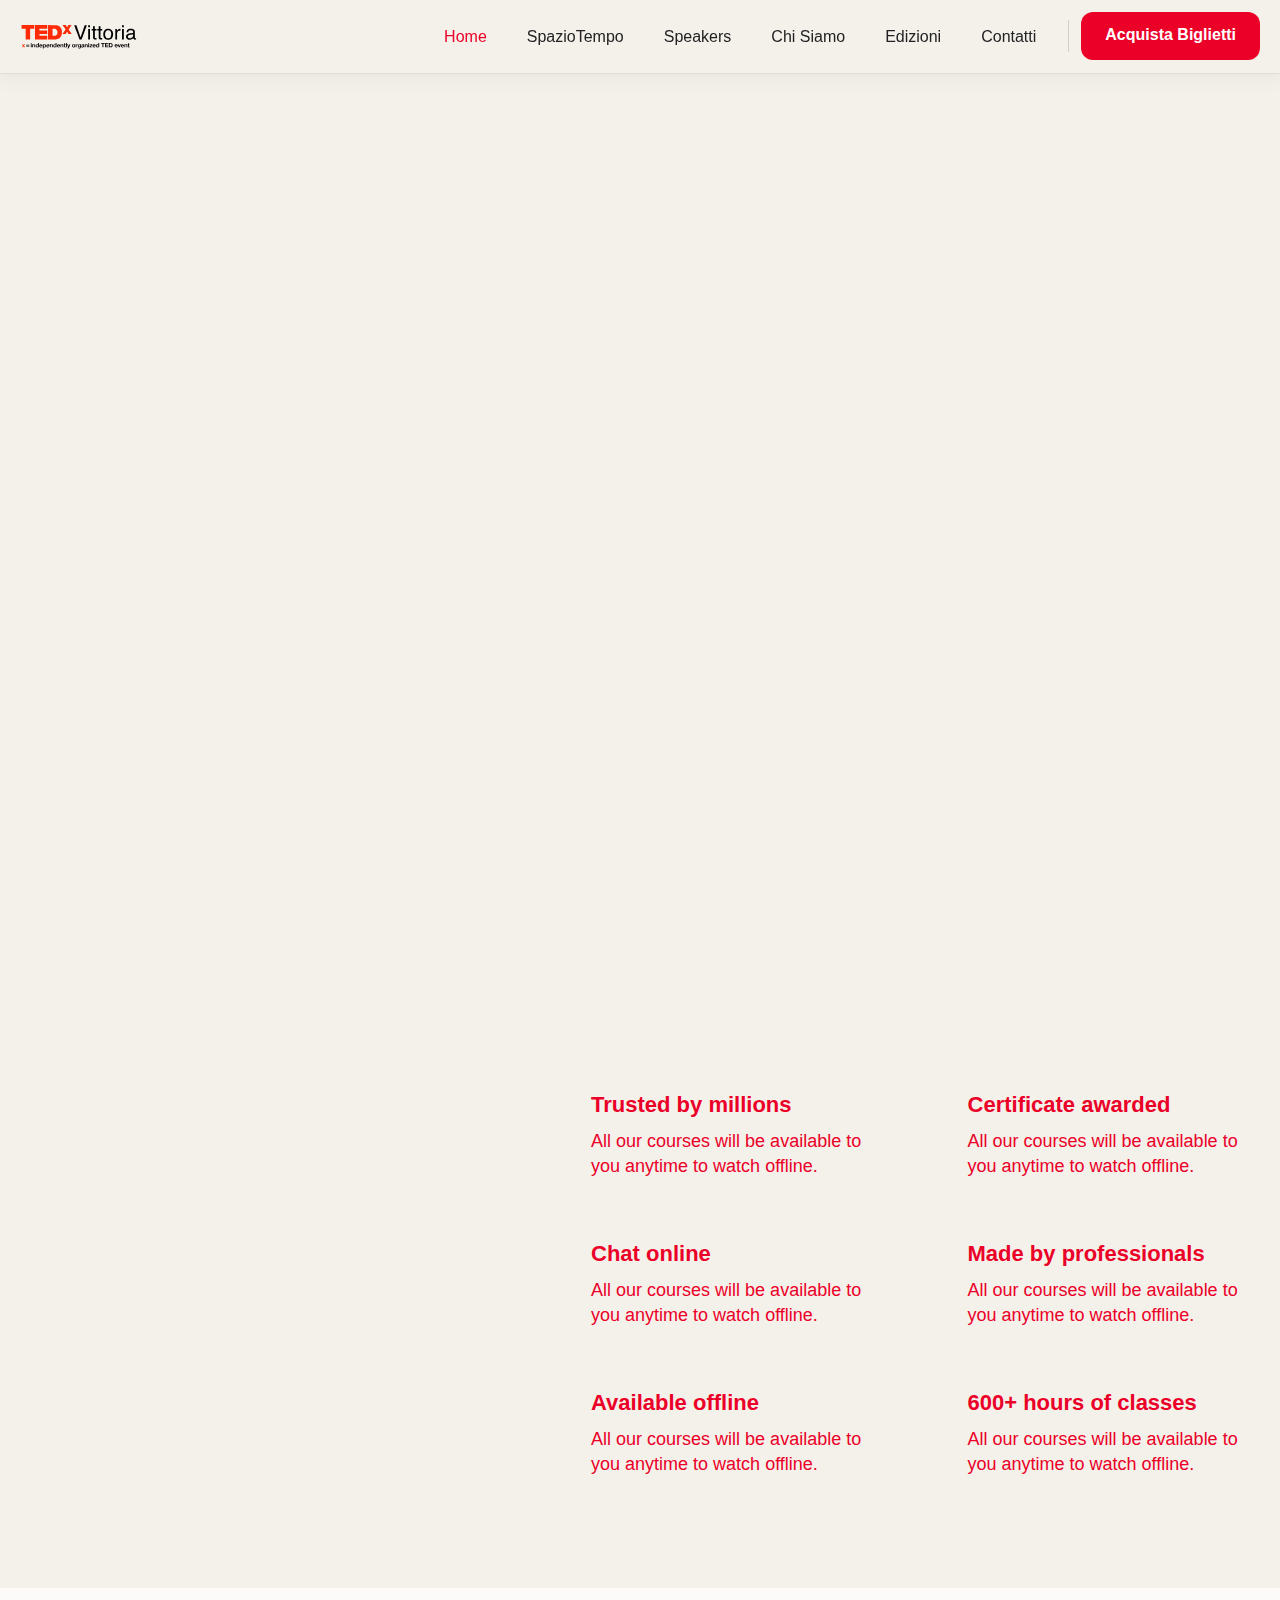
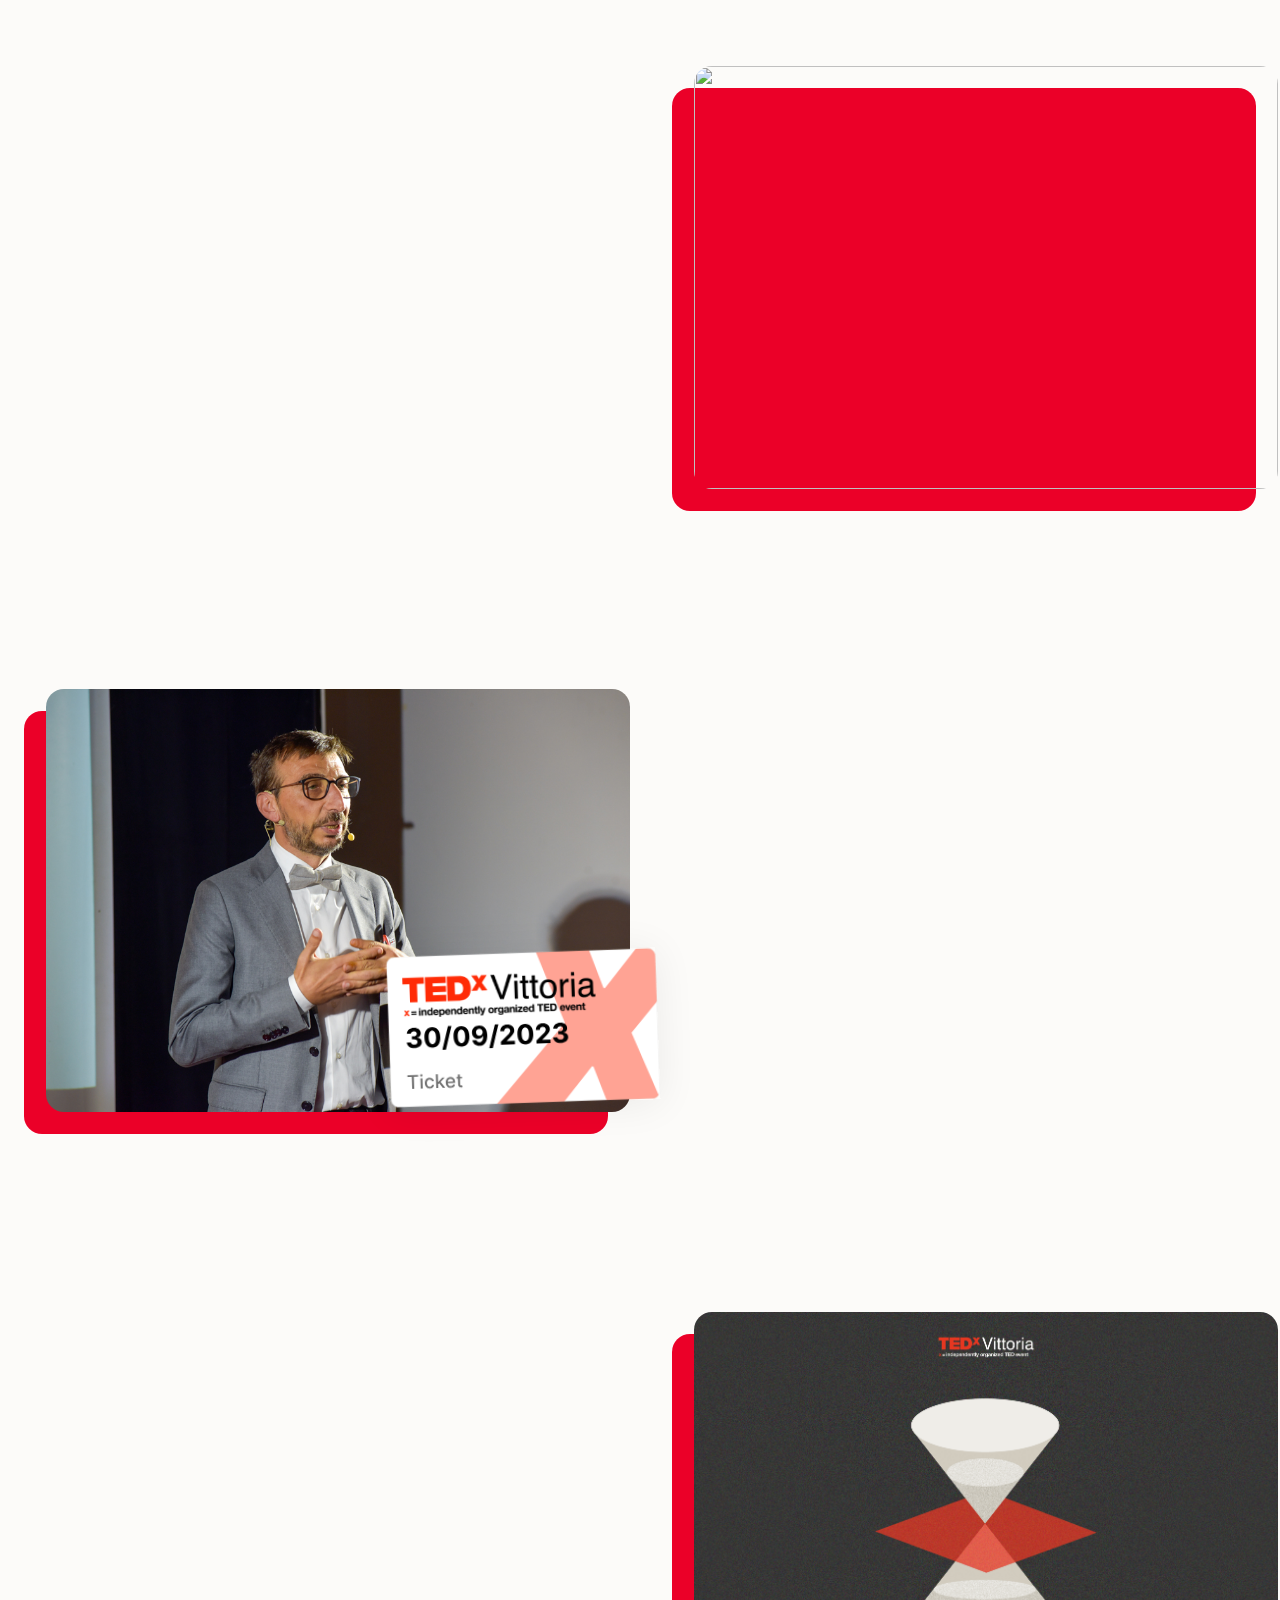
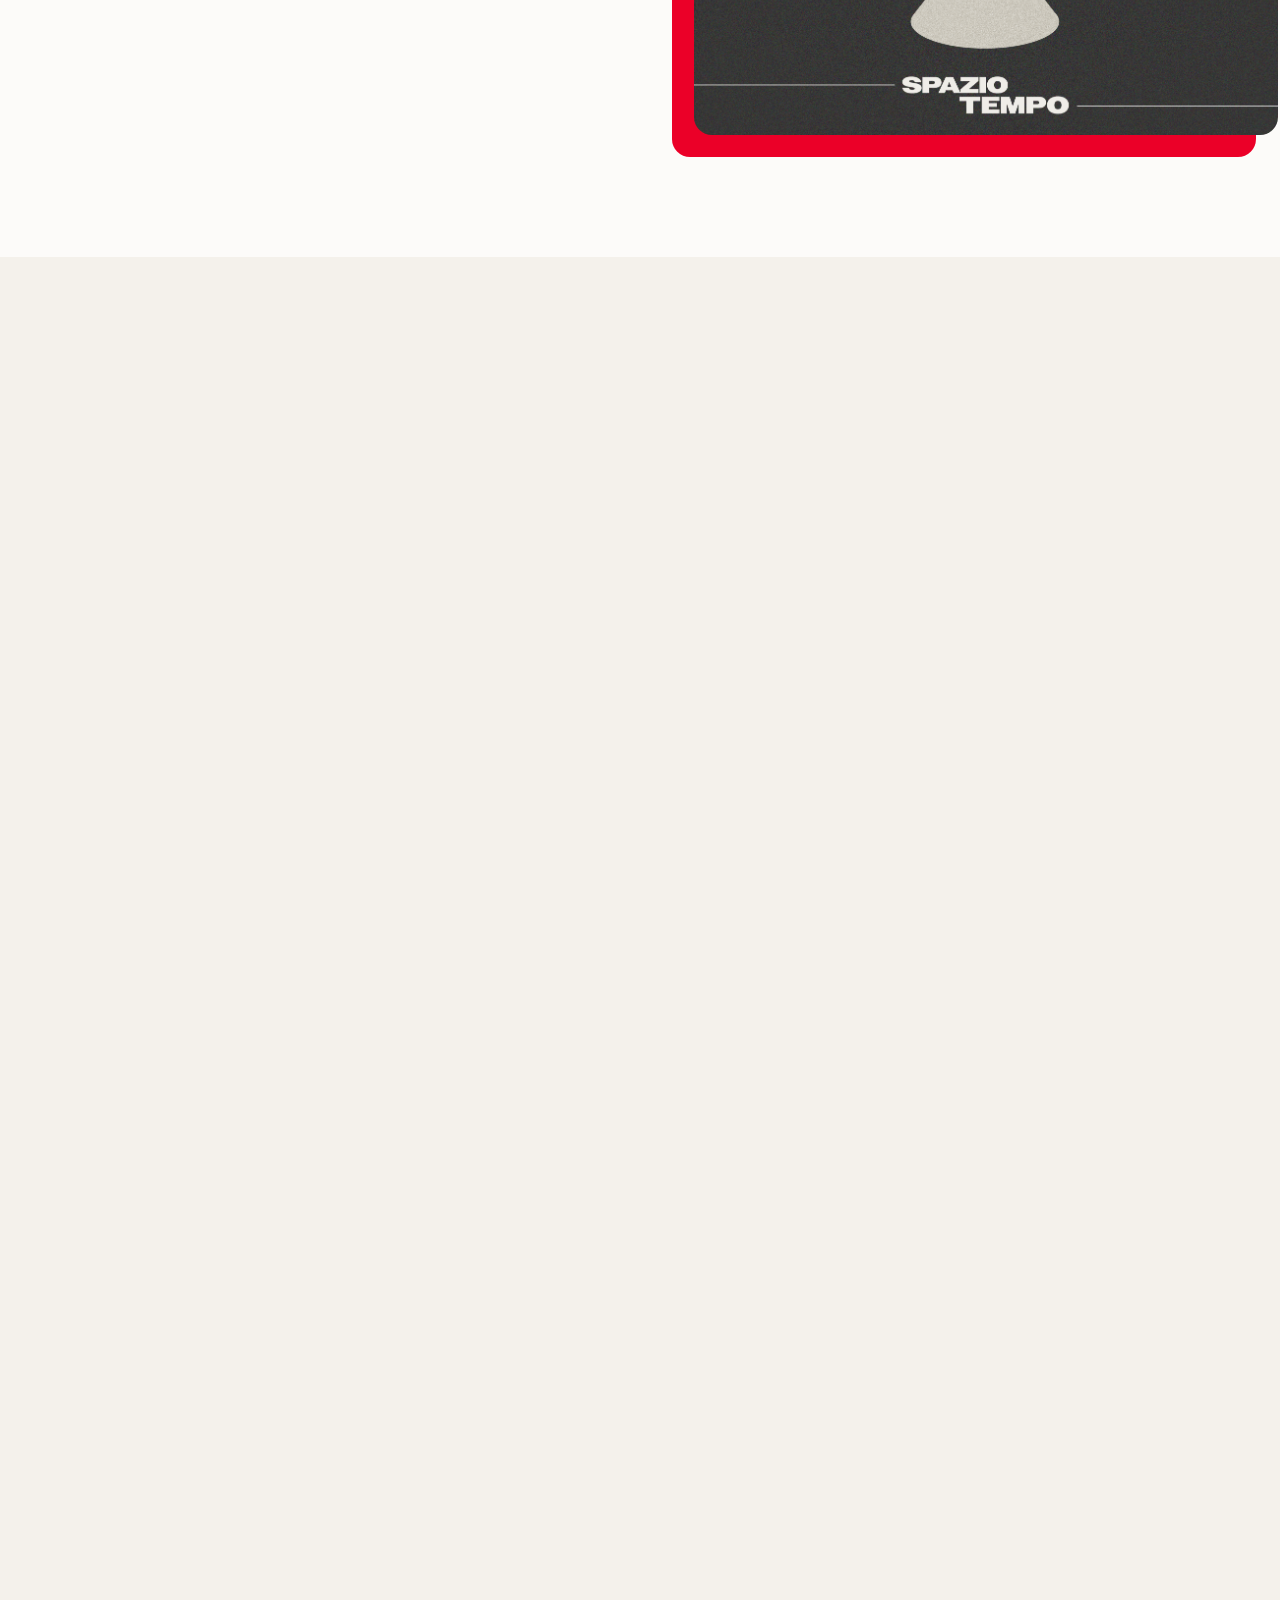
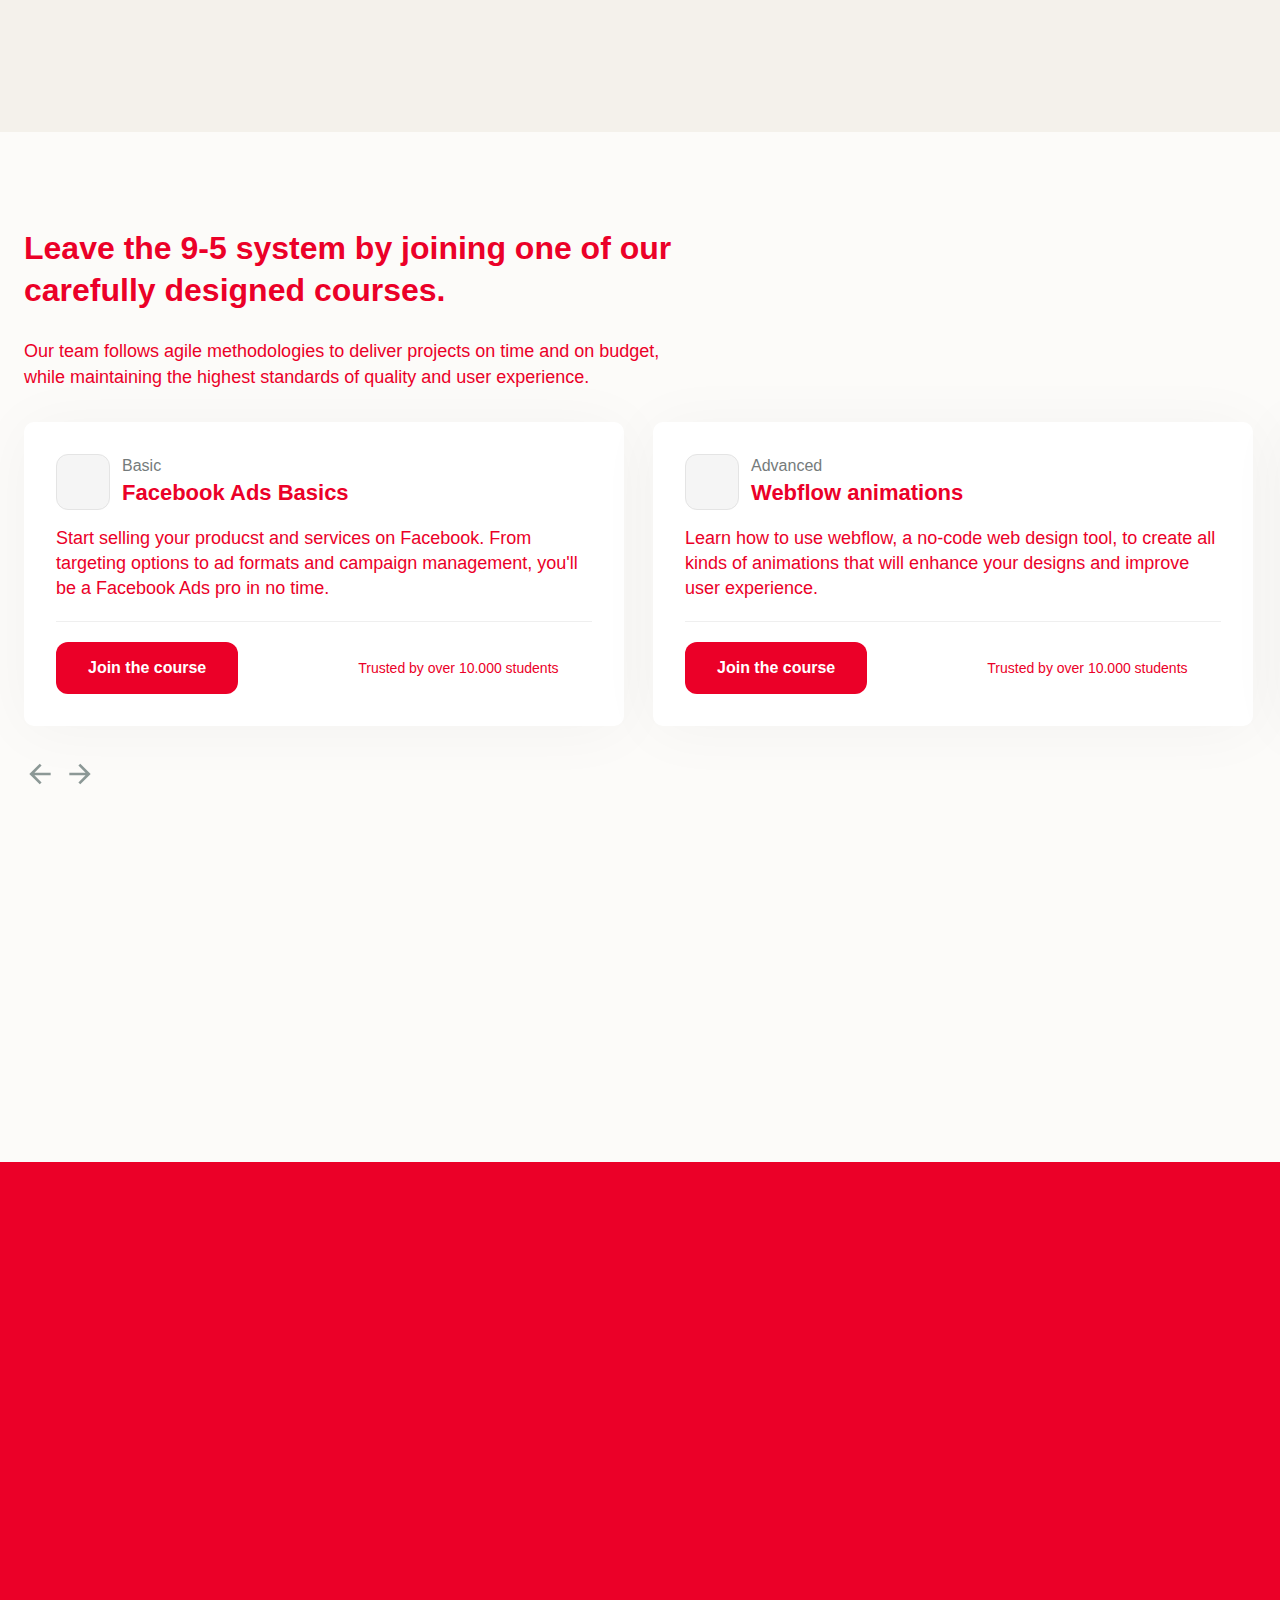
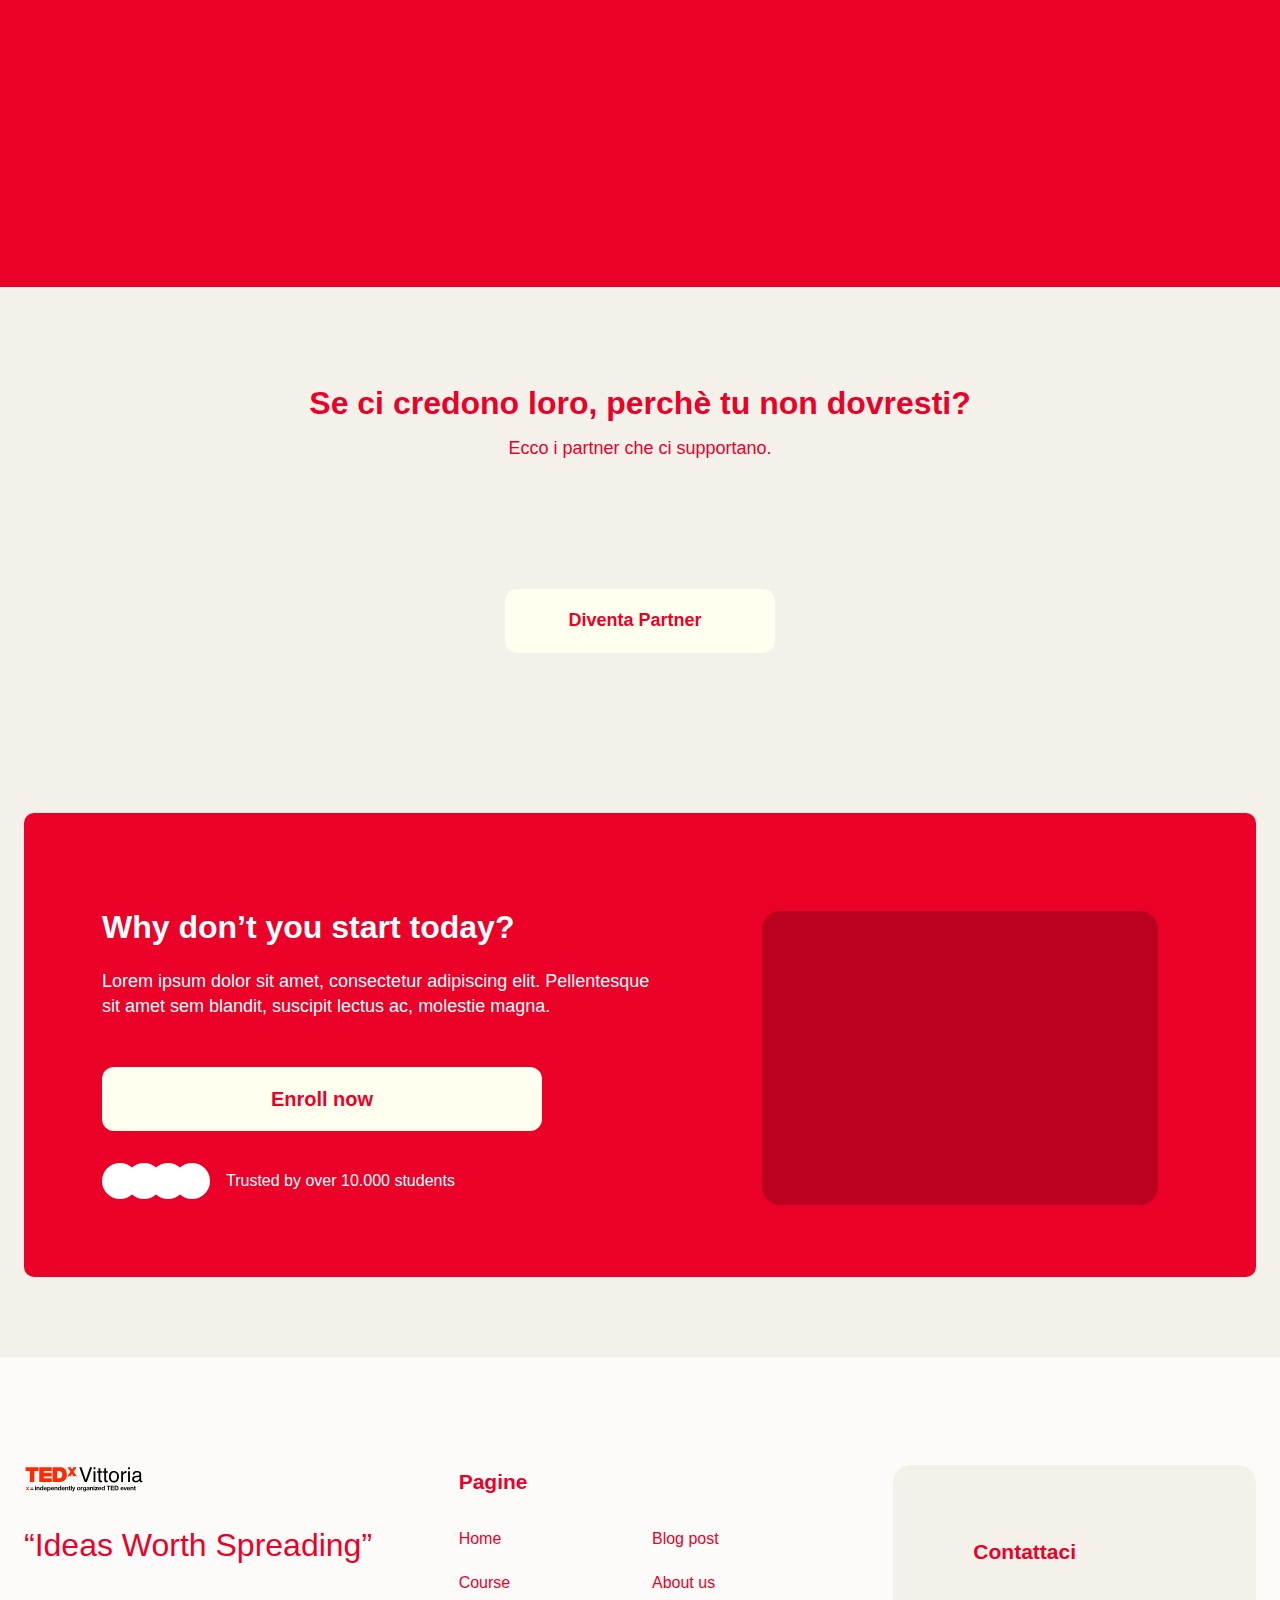
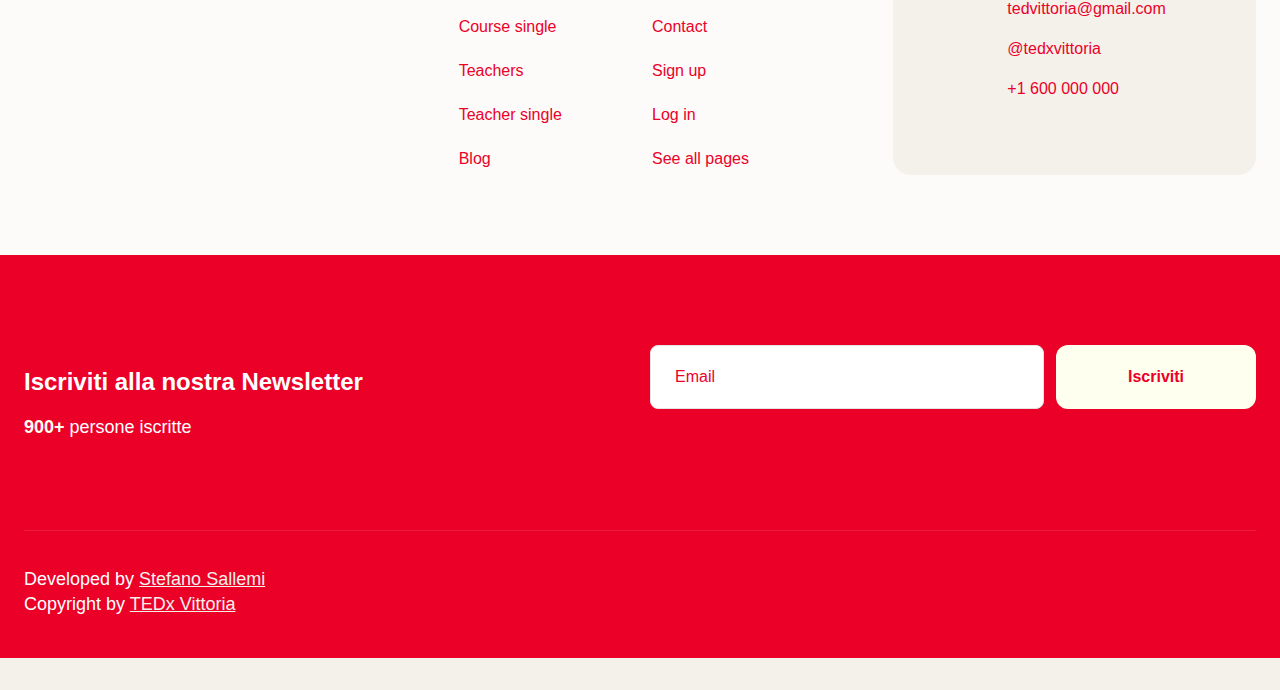
==== index.html @ 17d3c28e "upt" ====
<!DOCTYPE html>
<html data-wf-domain="phoenix-course.webflow.io" data-wf-page="63bc1e3983475d25c24fd956"
  data-wf-site="63bc1e3983475d58fd4fd957">

<head>
  <meta charset="utf-8" />
  <title>Home | TEDx Vittoria</title>
  <meta content="Ideas worth spreading" />
  <meta content="Home | TEDx Vittoria" property="og:title" />
  <meta content="Ideas worth spreading" property="og:description" />
  <meta content="https://assets.website-files.com/63bc1e3983475d58fd4fd957/63bee27e5f811083d090eb70_OG.jpg"
    property="og:image" />
  <meta content="Home | Ideas worth spreading" property="twitter:title" />
  <meta content="Ideas worth spreading" property="twitter:description" />
  <meta content="https://assets.website-files.com/63bc1e3983475d58fd4fd957/63bee27e5f811083d090eb70_OG.jpg"
    property="twitter:image" />
  <meta property="og:type" content="website" />
  <meta content="summary_large_image" name="twitter:card" />
  <meta content="width=device-width, initial-scale=1" name="viewport" />
  <meta content="Webflow" name="generator" />
  <link href="css/style.css" rel="stylesheet" type="text/css" />
  <link href="css/custom.css" rel="stylesheet" type="text/css" />
  <script
    type="text/javascript">!function (o, c) { var n = c.documentElement, t = " w-mod-"; n.className += t + "js", ("ontouchstart" in o || o.DocumentTouch && c instanceof DocumentTouch) && (n.className += t + "touch") }(window, document);</script>
  <link href="https://assets.website-files.com/63bc1e3983475d58fd4fd957/63bee59b2af6428ddd4f1fe5_32%20x32.png"
    rel="shortcut icon" type="image/x-icon" />
  <link href="https://assets.website-files.com/63bc1e3983475d58fd4fd957/63bee59d073b2cfe60ac0b82_256%20x256.png"
    rel="apple-touch-icon" />
</head>

<body>
  <div data-animation="default" data-collapse="medium" data-duration="400" data-easing="ease" data-easing2="ease"
    role="banner" class="navbar w-nav">
    <div class="navbar-container">
      <div class="left-navbar"><a href="/" class="brand-link-navbar w-nav-brand"><img src="img/logo-black.svg"
            loading="lazy" alt="" class="brand-image-navbar" /></a></div>
      <div class="right-navbar">
        <nav role="navigation" class="nav-menu w-nav-menu"><a href="/home" aria-current="page"
            class="link-nav w-nav-link w--current">Home</a><a href="/spaziotempo"
            class="link-nav w-nav-link">SpazioTempo</a><a href="/speakers" class="link-nav w-nav-link">Speakers</a><a
            href="/chi-siamo" class="link-nav w-nav-link">Chi Siamo</a><a href="/edizioni"
            class="link-nav w-nav-link">Edizioni</a><a href="/contatti" class="link-nav w-nav-link">Contatti</a>
          <div class="divider-nav"></div>

          </a><a href="https://webflow.com/templates/html/phoenix-course-school-website-template" target="_blank"
            class="cta secondary nav-cta w-button">Acquista Biglietti</a>
      </div>
      </nav>
      <div class="manu-button w-nav-button">
        <div class="wrap-menu-inside"><img
            src="https://assets.website-files.com/63bc1e3983475d58fd4fd957/63beba6c54f081bd392dda9c_menu.svg"
            loading="lazy" alt="" class="icon-hamburger" /></div>
      </div>
    </div>
  </div>
  </div>
  <div class="section hero-home wf-section">
    <div class="main-container hero w-container">
      <div data-w-id="f6203dbe-ac49-b209-2164-35b8a0ab0a71" style="opacity:0; background-image: url('img/hero-3.webp');background-repeat: no-repeat;
      background-position: center; 
  background-size: cover;" class="hero-block">
        <div data-w-id="1c0e6120-388c-98b2-af9c-fd3989b75d06" style="opacity:0" class="limit-790">
          <h1 class="mega-h1">La nuova edizione di <br> TEDx Vittoria<br />"SPAZIOTEMPO" <br><span
              class="span-italic">30</span> Settembre 2023.</h1>
          <div class="space-24"></div>
          <p class="paragraph-big home-subittle">Scopri il mondo, lo spazio e il tempo come non lo avevi mai
            visto prima d’ora.</p>
          <div data-w-id="3c447af4-9d1e-2c5a-93fa-a91a3d589946" style="opacity:0" class="student-button-wrap"><a
              href="https://phoenix-course.webflow.io/category/marketing" class="cta w-button">Acquista biglietto</a>
            <div class="student-wrap">
              <div class="student-group-wrap">
                <a class="tedx-link" href="https://instagram.com/tedxvittoria">Entra nella community</a>
              </div>
            </div>
          </div>
        </div>
      </div>
    </div>
    <div class="section one-step-away-section wf-section">
      <div class="main-container w-container">
        <div class="w-layout-grid steps-grid">
          <div id="w-node-c92ba1be-d3be-0d69-1295-2230ba8e196b-c24fd956"
            data-w-id="c92ba1be-d3be-0d69-1295-2230ba8e196b" style="opacity:0" class="title-wrap-step-away">
            <div class="space-50"></div>
            <h2>It’s only a step away.</h2>
            <div class="subtext">Join to change your life</div>
            <div class="space-24"></div>
            <p>Lorem ipsum dolor sit amet, consectetur adipiscing elit. Duis convallis nibh a lectus viverra
              ullamcorper.
              Nunc id congue tortor. Mauris non sodales sapien, eu iaculis ante.</p>
          </div>
          <div id="w-node-d8a2a5c8-672a-4c91-227f-777a18b7f0b8-c24fd956" class="usps-block">
            <div class="usps-wrap">
              <div class="step-tile">
                <div class="step-icon"><img
                    src="https://assets.website-files.com/63bc1e3983475d58fd4fd957/63bc1e3983475d1f854fd9b0_Group%20Icon.svg"
                    loading="lazy" alt="" /></div>
                <div>
                  <h3 class="no-margins">Trusted by millions</h3>
                  <div class="space-08"></div>
                  <p>All our courses will be available to you anytime to watch offline.</p>
                </div>
              </div>
              <div class="step-tile">
                <div class="step-icon"><img
                    src="https://assets.website-files.com/63bc1e3983475d58fd4fd957/63bc1e3983475d44dc4fd971_article-line.svg"
                    loading="lazy" alt="" /></div>
                <div>
                  <h3 class="no-margins">Certificate awarded</h3>
                  <div class="space-08"></div>
                  <p>All our courses will be available to you anytime to watch offline.</p>
                </div>
              </div>
            </div>
            <div class="usps-wrap">
              <div class="step-tile">
                <div class="step-icon"><img
                    src="https://assets.website-files.com/63bc1e3983475d58fd4fd957/63bc1e3983475dbc9a4fd974_question-answer-line.svg"
                    loading="lazy" alt="" /></div>
                <div>
                  <h3 class="no-margins">Chat online</h3>
                  <div class="space-08"></div>
                  <p>All our courses will be available to you anytime to watch offline.</p>
                </div>
              </div>
              <div class="step-tile">
                <div class="step-icon"><img
                    src="https://assets.website-files.com/63bc1e3983475d58fd4fd957/63bc1e3983475d436c4fd978_checkbox-circle-line.svg"
                    loading="lazy" alt="" /></div>
                <div>
                  <h3 class="no-margins">Made by professionals</h3>
                  <div class="space-08"></div>
                  <p>All our courses will be available to you anytime to watch offline.</p>
                </div>
              </div>
            </div>
            <div class="usps-wrap">
              <div class="step-tile">
                <div class="step-icon"><img
                    src="https://assets.website-files.com/63bc1e3983475d58fd4fd957/63bc1e3983475d13764fd970_download-cloud-2-line.svg"
                    loading="lazy" alt="" /></div>
                <div>
                  <h3 class="no-margins">Available offline</h3>
                  <div class="space-08"></div>
                  <p>All our courses will be available to you anytime to watch offline.</p>
                </div>
              </div>
              <div class="step-tile">
                <div class="step-icon"><img
                    src="https://assets.website-files.com/63bc1e3983475d58fd4fd957/63bc1e3983475df7124fd985_video-line.svg"
                    loading="lazy" alt="" /></div>
                <div>
                  <h3 class="no-margins">600+ hours of classes</h3>
                  <div class="space-08"></div>
                  <p>All our courses will be available to you anytime to watch offline.</p>
                </div>
              </div>
            </div>
          </div>
        </div>
      </div>
    </div>
    <div class="section light color-image-section first-image-section wf-section">
      <div class="main-container w-container">
        <div class="w-layout-grid grid-halves home-image-grid">
          <div id="w-node-b322db65-602f-2a55-633d-e1bf3d9512bf-c24fd956"
            data-w-id="b322db65-602f-2a55-633d-e1bf3d9512bf" style="opacity:0" class="title-wrap-home-image-section">
            <h2>TEDxVittoria<br>“ideas worth spreading”</h2>
            <p class="text-medium">Come ogni TEDx in tutto il mondo, anche TEDxVittoria è dove l’innovazione, le idee e
              le
              storie vengono fuori, sempre nell’ obbiettivo di far crescere le comunità. TEDxVittoria è
            </p>
            <div class="check-list-wrap">
              <div class="check-list-item">
                <div class="check-list-icon"><img
                    src="https://assets.website-files.com/63bc1e3983475d58fd4fd957/63bc1e3983475d726e4fd973_check-line.svg"
                    loading="lazy" alt="" /></div>
                <p><strong>Innovazione e Cultura</strong></p>
              </div>
              <div class="check-list-item">
                <div class="check-list-icon"><img
                    src="https://assets.website-files.com/63bc1e3983475d58fd4fd957/63bc1e3983475d726e4fd973_check-line.svg"
                    loading="lazy" alt="" /></div>
                <p><strong>Storie ed Esperienze</strong></p>
              </div>
              <div class="check-list-item">
                <div class="check-list-icon"><img
                    src="https://assets.website-files.com/63bc1e3983475d58fd4fd957/63bc1e3983475d726e4fd973_check-line.svg"
                    loading="lazy" alt="" /></div>
                <p><strong>Valore </strong></p>
              </div>
            </div>
          </div>
          <div id="w-node-f5f5232b-9863-d567-41d6-ca925adab60e-c24fd956" class="colored-block">
            <div class="card-wrap"><img
                src="https://assets.website-files.com/63bc1e3983475d58fd4fd957/63bc1e3983475d2f2d4fd9f3_Card-1.svg"
                loading="lazy" alt="" class="card-1" /><img
                src="https://assets.website-files.com/63bc1e3983475d58fd4fd957/63bc1e3983475d04134fd9f1_Card-2.svg"
                loading="lazy" alt="" class="card-2" /><img
                src="https://assets.website-files.com/63bc1e3983475d58fd4fd957/63bc1e3983475d9ccb4fd9f2_Card-3.svg"
                loading="lazy" alt="" class="card-3" /></div>
            <div id="w-node-_1e0e3b52-bf47-6ec1-f8ca-6b8e7f887344-c24fd956" class="home-image-wrap"><img
                src="https://assets.website-files.com/63bc1e3983475d58fd4fd957/63bd89e4b8845a588ebc6f8f_GirlWorking.webp"
                loading="lazy"
                sizes="(max-width: 767px) 77vw, (max-width: 991px) 550px, (max-width: 1439px) 96vw, 1300px"
                srcset="https://assets.website-files.com/63bc1e3983475d58fd4fd957/63bd89e4b8845a588ebc6f8f_GirlWorking-p-500.webp 500w, https://assets.website-files.com/63bc1e3983475d58fd4fd957/63bd89e4b8845a588ebc6f8f_GirlWorking-p-800.webp 800w, https://assets.website-files.com/63bc1e3983475d58fd4fd957/63bd89e4b8845a588ebc6f8f_GirlWorking-p-1080.webp 1080w, https://assets.website-files.com/63bc1e3983475d58fd4fd957/63bd89e4b8845a588ebc6f8f_GirlWorking.webp 1240w"
                alt="" class="image" /></div>
          </div>
        </div>
      </div>
    </div>
    <div class="section light color-image-section wf-section">
      <div class="main-container w-container">
        <div class="w-layout-grid grid-halves home-image-grid">
          <div id="w-node-a1ce15bf-4f97-9abf-c40d-7a58ec6f18ab-c24fd956" class="colored-block">
            <div id="w-node-a1ce15bf-4f97-9abf-c40d-7a58ec6f18ac-c24fd956" class="home-image-wrap"><img
                src="img/tkt.jpg" loading="lazy"
                sizes="(max-width: 767px) 77vw, (max-width: 991px) 550px, (max-width: 1439px) 96vw, 1300px"
                srcset="img/tkt.jpg 500w, img/tkt.jpg 800w, img/tkt.jpg 1080w, img/tkt.jpg 1240w" alt=""
                class="image" />
            </div>
            <div class="card-wrap _02"><img src="img/ticket-card.png" loading="lazy"
                id="w-node-_37d62c53-d8d6-0ed8-a7ad-0d560f657ad8-c24fd956" alt="" class="card-7" /><img
                src="https://assets.website-files.com/63bc1e3983475d58fd4fd957/63bc1e3983475d76b84fd9ee_Card%206.svg"
                loading="lazy" id="w-node-a86a73e6-f875-fe2f-78ba-4d999796b8e1-c24fd956" alt="" class="card-6" /><img
                src="https://assets.website-files.com/63bc1e3983475d58fd4fd957/63bc1e3983475d290a4fd9ef_Card%205.svg"
                loading="lazy" id="w-node-_59d29933-6975-1bbd-1ed9-d823acbcfc81-c24fd956" alt="" class="card-5" /><img
                src="https://assets.website-files.com/63bc1e3983475d58fd4fd957/63bc1e3983475df0ab4fd9f0_Card%204.svg"
                loading="lazy" id="w-node-fd17af4d-6b05-9453-2f2c-9b665a4a8b63-c24fd956" alt="" class="card-4" /></div>
          </div>
          <div id="w-node-a1ce15bf-4f97-9abf-c40d-7a58ec6f1890-c24fd956"
            data-w-id="a1ce15bf-4f97-9abf-c40d-7a58ec6f1890" style="opacity:0" class="title-wrap-home-image-section">
            <h2>Imagine your life financially independent and full of freedom.</h2>
            <div class="space-16"></div>
            <p class="text-medium">You wake up in the morning without the stress of worrying about how you will pay your
              bills, or whether you have enough money to cover your expenses. Instead, you have the peace of mind that
              comes with knowing that your financial future is secure. You have the freedom to pursue your passions and
              interests, whether that&#x27;s traveling the world, starting your own business, or simply enjoying more
              time
              with your loved ones.</p>
            <div class="space-40"></div><a href="/blog" class="cta-link">Read success stories</a>
          </div>
        </div>
      </div>
    </div>
    <div class="section light color-image-section wf-section">
      <div class="main-container w-container">
        <div class="w-layout-grid grid-halves home-image-grid">
          <div id="w-node-_6c11fe8d-765c-e360-7049-6c34bfd8b4da-c24fd956"
            data-w-id="6c11fe8d-765c-e360-7049-6c34bfd8b4da" style="opacity:0" class="title-wrap-home-image-section">
            <h2>Our amazing teachers will guide you every step of the way.</h2>
            <div class="space-16"></div>
            <p class="text-medium">We are incredibly fortunate to have a team of dedicated and passionate teachers who
              are
              committed to helping our students succeed. Whether you are just starting out on your educational journey
              or
              are working towards a specific goal, our teachers will be there to guide you every step of the way.</p>
            <div class="space-40"></div><a href="/speakers" class="cta-link">Meet our teachers</a>
          </div>
          <div id="w-node-_6c11fe8d-765c-e360-7049-6c34bfd8b4f5-c24fd956" class="colored-block">
            <div id="w-node-_6c11fe8d-765c-e360-7049-6c34bfd8b4f6-c24fd956" class="home-image-wrap"><img
                src="img/cover.webp"
                loading="lazy"
                sizes="(max-width: 767px) 77vw, (max-width: 991px) 550px, (max-width: 1439px) 96vw, 1300px"
                srcset="img/cover.webp 500w, img/cover.webp 800w, img/cover.webp 1080w, img/cover.webp 1240w"
                alt="" class="image" /></div>
          </div>
        </div>
      </div>
    </div>
    <div class="section testimonial wf-section">
      <div class="main-container w-container">
        <div data-w-id="cf44ff2e-89af-2769-1e79-0c1043eda4c6" style="opacity:0" class="title-wrap">
          <h2>What our students say</h2>
          <p class="text-medium">Vivamus laoreet. In dui magna, posuere eget, vestibulum et, tempor auctor, justo.
            Pellentesque egestas.</p>
        </div>
        <div class="space-32"></div>
        <div data-delay="4000" data-animation="slide" class="slider w-slider" data-autoplay="false" data-easing="ease"
          style="opacity:0" data-hide-arrows="false" data-disable-swipe="false"
          data-w-id="3916f90d-5351-3d55-a0b8-506da9f1208d" data-autoplay-limit="0" data-nav-spacing="3"
          data-duration="500" data-infinite="true">
          <div class="mask w-slider-mask">
            <div class="slide w-slide">
              <div class="testimonial-card">
                <div class="testimonial-avatar-wrap">
                  <div class="testimonial-avatar"><img
                      src="https://assets.website-files.com/63bc1e3983475d58fd4fd957/63be8d813f5b75026b607005_Team%205.webp"
                      loading="lazy" width="45" alt="" class="image" /></div>
                  <div class="avatar-name">Emma Brown</div>
                </div>
                <div class="space-20"></div>
                <p class="text-medium">“I just received my first salary after completing the course and I’m 100%
                  satisfied
                  with the results! Recommended it to all my friends”</p>
                <div class="course-card-divider"></div>
                <div class="testimonial-role-wrap">
                  <div class="testimonial-role-icon"><img
                      src="https://assets.website-files.com/63bc1e3983475d58fd4fd957/63bc1e3983475d556f4fd9b4_Role%20Icon.svg"
                      loading="lazy" alt="" /></div>
                  <div>Google Project Management</div>
                </div>
              </div>
            </div>
            <div class="slide w-slide">
              <div class="testimonial-card">
                <div class="testimonial-avatar-wrap">
                  <div class="testimonial-avatar"><img
                      src="https://assets.website-files.com/63bc1e3983475d58fd4fd957/63be8d805a4305757ad16290_Team%203.webp"
                      loading="lazy" width="45" sizes="45px"
                      srcset="https://assets.website-files.com/63bc1e3983475d58fd4fd957/63be8d805a4305757ad16290_Team%203-p-500.webp 500w, https://assets.website-files.com/63bc1e3983475d58fd4fd957/63be8d805a4305757ad16290_Team%203.webp 892w"
                      alt="" class="image" /></div>
                  <div class="avatar-name">James Williams</div>
                </div>
                <div class="space-20"></div>
                <p class="text-medium">&quot;I cannot recommend this course enough. The skills and knowledge I have
                  gained
                  have helped me excel in my job and even got me a promotion! Thank you!&quot;</p>
                <div class="course-card-divider"></div>
                <div class="testimonial-role-wrap">
                  <div class="testimonial-role-icon"><img
                      src="https://assets.website-files.com/63bc1e3983475d58fd4fd957/63bc1e3983475d556f4fd9b4_Role%20Icon.svg"
                      loading="lazy" alt="" /></div>
                  <div>UX/UI Designer Basics</div>
                </div>
              </div>
            </div>
            <div class="slide w-slide">
              <div class="testimonial-card">
                <div class="testimonial-avatar-wrap">
                  <div class="testimonial-avatar"><img
                      src="https://assets.website-files.com/63bc1e3983475d58fd4fd957/63be8d815a430567e3d16293_Team%202.webp"
                      loading="lazy" width="45" sizes="45px"
                      srcset="https://assets.website-files.com/63bc1e3983475d58fd4fd957/63be8d815a430567e3d16293_Team%202-p-500.webp 500w, https://assets.website-files.com/63bc1e3983475d58fd4fd957/63be8d815a430567e3d16293_Team%202-p-800.webp 800w, https://assets.website-files.com/63bc1e3983475d58fd4fd957/63be8d815a430567e3d16293_Team%202.webp 892w"
                      alt="" class="image" /></div>
                  <div class="avatar-name">Michael Johnson</div>
                </div>
                <div class="space-20"></div>
                <p class="text-medium">&quot;I was hesitant to sign up for the course, but I am so glad I did. I have
                  seen
                  a significant improvement in my professional abilities since completing it.&quot;</p>
                <div class="course-card-divider"></div>
                <div class="testimonial-role-wrap">
                  <div class="testimonial-role-icon"><img
                      src="https://assets.website-files.com/63bc1e3983475d58fd4fd957/63bc1e3983475d556f4fd9b4_Role%20Icon.svg"
                      loading="lazy" alt="" /></div>
                  <div>Amazon Sales Boost</div>
                </div>
              </div>
            </div>
            <div class="slide w-slide">
              <div class="testimonial-card">
                <div class="testimonial-avatar-wrap">
                  <div class="testimonial-avatar"><img
                      src="https://assets.website-files.com/63bc1e3983475d58fd4fd957/63be8d80ac4c2a9335f5bab8_Team%204.webp"
                      loading="lazy" width="45" sizes="45px"
                      srcset="https://assets.website-files.com/63bc1e3983475d58fd4fd957/63be8d80ac4c2a9335f5bab8_Team%204-p-500.webp 500w, https://assets.website-files.com/63bc1e3983475d58fd4fd957/63be8d80ac4c2a9335f5bab8_Team%204-p-800.webp 800w, https://assets.website-files.com/63bc1e3983475d58fd4fd957/63be8d80ac4c2a9335f5bab8_Team%204.webp 892w"
                      alt="" class="image" /></div>
                  <div class="avatar-name">Olivia Garcia</div>
                </div>
                <div class="space-20"></div>
                <p class="text-medium">&quot;This course was exactly what I needed to take my career to the next level.
                  I
                  have already landed a new job thanks to the skills I learned.&quot;</p>
                <div class="course-card-divider"></div>
                <div class="testimonial-role-wrap">
                  <div class="testimonial-role-icon"><img
                      src="https://assets.website-files.com/63bc1e3983475d58fd4fd957/63bc1e3983475d556f4fd9b4_Role%20Icon.svg"
                      loading="lazy" alt="" /></div>
                  <div>No-code development</div>
                </div>
              </div>
            </div>
            <div class="slide w-slide">
              <div class="testimonial-card">
                <div class="testimonial-avatar-wrap">
                  <div class="testimonial-avatar"><img
                      src="https://assets.website-files.com/63bc1e3983475d58fd4fd957/63be8d8126bbff51bd1dc6b3_Team%207.webp"
                      loading="lazy" width="45" sizes="45px"
                      srcset="https://assets.website-files.com/63bc1e3983475d58fd4fd957/63be8d8126bbff51bd1dc6b3_Team%207-p-500.webp 500w, https://assets.website-files.com/63bc1e3983475d58fd4fd957/63be8d8126bbff51bd1dc6b3_Team%207.webp 892w"
                      alt="" class="image" /></div>
                  <div class="avatar-name">Isabella Rodriguez</div>
                </div>
                <div class="space-20"></div>
                <p class="text-medium">&quot;The course was well-structured and easy to follow. I appreciated the
                  practical examples and hands-on exercises. Highly recommended!&quot;</p>
                <div class="course-card-divider"></div>
                <div class="testimonial-role-wrap">
                  <div class="testimonial-role-icon"><img
                      src="https://assets.website-files.com/63bc1e3983475d58fd4fd957/63bc1e3983475d556f4fd9b4_Role%20Icon.svg"
                      loading="lazy" alt="" /></div>
                  <div>Dropshipping Masterclass</div>
                </div>
              </div>
            </div>
          </div>
          <div class="left-arrow w-slider-arrow-left">
            <div class="icon-32 w-embed"><svg xmlns="http://www.w3.org/2000/svg" width="32" height="32" fill="none">
                <g clip-path="url(#a)">
                  <path fill="currentColor"
                    d="m10.438 14.667 7.152-7.152-1.886-1.886L5.334 16l10.37 10.37 1.886-1.885-7.152-7.152h16.229v-2.666h-16.23Z" />
                </g>
                <defs>
                  <clipPath id="a">
                    <path fill="#fff" d="M32 0H0v32h32z" />
                  </clipPath>
                </defs>
              </svg></div>
          </div>
          <div class="right-arrow w-slider-arrow-right">
            <div class="icon-32 w-embed"><svg xmlns="http://www.w3.org/2000/svg" width="32" height="32" fill="none">
                <g clip-path="url(#a)">
                  <path fill="currentColor"
                    d="M21.562 14.667 14.41 7.515l1.886-1.886L26.666 16l-10.37 10.37-1.886-1.885 7.152-7.152H5.333v-2.666h16.23Z" />
                </g>
                <defs>
                  <clipPath id="a">
                    <path fill="#fff" d="M0 0h32v32H0z" />
                  </clipPath>
                </defs>
              </svg></div>
          </div>
          <div class="slide-nav w-slider-nav w-round"></div>
        </div>
      </div>
    </div>
    <div class="section wf-section">
      <div class="main-container w-container">
        <div class="w-layout-grid grid-halves combo-image-text-grid">
          <div id="w-node-a5056e7c-2fb0-aa07-2c45-10c0374ebcd2-c24fd956"
            data-w-id="a5056e7c-2fb0-aa07-2c45-10c0374ebcd2" style="opacity:0" class="feature-image-wrap"><img
              src="img/cos-e.webp" loading="lazy" alt="" class="image" />
          </div>
          <div id="w-node-cde3fd44-c547-559d-fc74-d495f05c8821-c24fd956"
            data-w-id="cde3fd44-c547-559d-fc74-d495f05c8821" style="opacity:0" class="block transition-home">
            <h2>TEDx Vittoria è anche questo.</h2>
            <div class="space-08"></div>
            <p class="text-medium">We use the latest technologies and tools to ensure that our solutions are scalable,
              efficient, and secure. Our team follows agile methodologies.</p>
            <div class="list-wrap">
              <div class="list-item">
                <div class="list-icon"><img
                    src="https://assets.website-files.com/63bc1e3983475d58fd4fd957/63bc1e3983475d9aca4fd9b6_Video%20Upload.svg"
                    loading="lazy" alt="" class="image" /></div>
                <p>Talks disponibili per 38,4 Mln di Iscritti</p>
              </div>
              <div class="list-item">
                <div class="list-icon"><img
                    src="https://assets.website-files.com/63bc1e3983475d58fd4fd957/63bc1e3983475d7c554fd9b7_Picture%20in%20Picture.svg"
                    loading="lazy" alt="" class="image" /></div>
                <p>Conferenze Esclusive</p>
              </div>
              <div class="list-item">
                <div class="check-list-icon"><img
                    src="https://assets.website-files.com/63bc1e3983475d58fd4fd957/63bc1e3983475d1f854fd9b0_Group%20Icon.svg"
                    loading="lazy" alt="" /></div>
                <p>Accesso alla community</p>
              </div>
              <div class="list-item">
                <div class="check-list-icon"><img
                    src="https://assets.website-files.com/63bc1e3983475d58fd4fd957/63bc1e3983475dbc9a4fd974_question-answer-line.svg"
                    loading="lazy" alt="" class="image" /></div>
                <p>Dialogo e Networking</p>
              </div>
            </div>
            <div class="cta-wrap-highlighted-blog"><a href="https://www.youtube.com/@TEDx"
                class="cta secondary w-button">Mostra Talks</a></div>
          </div>
        </div>
      </div>
    </div>
    <div class="section light overflow wf-section">
      <div class="main-container w-container">
        <div data-w-id="a4d13d54-4376-2a86-4d95-aac6aadec791" class="title-wrap limit-650">
          <h2>Leave the 9-5 system by joining one of our carefully designed courses.</h2>
          <div class="space-16"></div>
          <p class="text-medium">Our team follows agile methodologies to deliver projects on time and on budget, while
            maintaining the highest standards of quality and user experience.</p>
        </div>
        <div class="space-32"></div>
        <div data-delay="4000" data-animation="slide" class="course-slider w-slider" data-autoplay="false"
          data-easing="ease" data-hide-arrows="false" data-disable-swipe="false"
          data-w-id="a4d13d54-4376-2a86-4d95-aac6aadec798" data-autoplay-limit="0" data-nav-spacing="3"
          data-duration="500" data-infinite="true">
          <div class="mask w-slider-mask">
            <div class="slide w-slide">
              <div class="course-slide-card">
                <div class="course-card-wrap">
                  <div class="customer-testimonial-logo"><img
                      src="https://assets.website-files.com/63bc1e3983475d58fd4fd957/63bea9563e8b7a1392b1f355_meta-1%201.svg"
                      loading="lazy" width="45" alt="" class="icon-course-tile" /></div>
                  <div class="block">
                    <p class="paragraph-small text-color-grey">Basic</p>
                    <h3 class="no-margins"><strong>Facebook Ads Basics</strong></h3>
                  </div>
                </div>
                <div class="space-16"></div>
                <p class="text-medium">Start selling your producst and services on Facebook. From targeting options to
                  ad
                  formats and campaign management, you&#x27;ll be a Facebook Ads pro in no time.</p>
                <div class="course-card-divider"></div>
                <div class="student-button-wrap no-margin"><a
                    href="https://phoenix-course.webflow.io/product/facebook-ads-basics"
                    class="cta secondary w-button">Join the course</a>
                  <div class="student-wrap gap-8">
                    <div class="student-group-wrap">
                      <div class="student-avatar first-avatar"><img
                          src="https://assets.website-files.com/63bc1e3983475d58fd4fd957/63bc1e3983475dad4c4fd9ad_Student%201.png"
                          loading="lazy" width="29" alt="" /></div>
                      <div class="student-avatar"><img
                          src="https://assets.website-files.com/63bc1e3983475d58fd4fd957/63bc1e3983475d08494fd9f6_Student%202.png"
                          loading="lazy" width="29" alt="" class="student-image" /></div>
                      <div class="student-avatar"><img
                          src="https://assets.website-files.com/63bc1e3983475d58fd4fd957/63bc1e3983475d2f934fd9ac_Student%203.png"
                          loading="lazy" width="29" alt="" class="student-image" /></div>
                      <div class="student-avatar"><img
                          src="https://assets.website-files.com/63bc1e3983475d58fd4fd957/63bc1e3983475d46934fd9ae_Student%204.png"
                          loading="lazy" width="29" alt="" class="student-image" /></div>
                    </div>
                    <p class="paragraph-xsmall">Trusted by over 10.000 students</p>
                  </div>
                </div>
              </div>
            </div>
            <div class="slide w-slide">
              <div class="course-slide-card">
                <div class="course-card-wrap">
                  <div class="customer-testimonial-logo"><img
                      src="https://assets.website-files.com/63bc1e3983475d58fd4fd957/63bea956d326790ff4e14380_webflow-icon%201.svg"
                      loading="lazy" width="45" alt="" class="icon-course-tile" /></div>
                  <div class="block text-medium">
                    <p class="paragraph-small text-color-grey">Advanced</p>
                    <h3 class="no-margins">Webflow animations</h3>
                  </div>
                </div>
                <div class="space-16"></div>
                <p class="text-medium">Learn how to use webflow, a no-code web design tool, to create all kinds of
                  animations that will enhance your designs and improve user experience.<strong><br /></strong></p>
                <div class="course-card-divider"></div>
                <div class="student-button-wrap no-margin"><a
                    href="https://phoenix-course.webflow.io/category/development" class="cta secondary w-button">Join
                    the
                    course</a>
                  <div class="student-wrap gap-8">
                    <div class="student-group-wrap">
                      <div class="student-avatar first-avatar"><img
                          src="https://assets.website-files.com/63bc1e3983475d58fd4fd957/63bc1e3983475dad4c4fd9ad_Student%201.png"
                          loading="lazy" width="29" alt="" /></div>
                      <div class="student-avatar"><img
                          src="https://assets.website-files.com/63bc1e3983475d58fd4fd957/63bc1e3983475d08494fd9f6_Student%202.png"
                          loading="lazy" width="29" alt="" class="student-image" /></div>
                      <div class="student-avatar"><img
                          src="https://assets.website-files.com/63bc1e3983475d58fd4fd957/63bc1e3983475d2f934fd9ac_Student%203.png"
                          loading="lazy" width="29" alt="" class="student-image" /></div>
                      <div class="student-avatar"><img
                          src="https://assets.website-files.com/63bc1e3983475d58fd4fd957/63bc1e3983475d46934fd9ae_Student%204.png"
                          loading="lazy" width="29" alt="" class="student-image" /></div>
                    </div>
                    <p class="paragraph-xsmall">Trusted by over 10.000 students</p>
                  </div>
                </div>
              </div>
            </div>
            <div class="slide w-slide">
              <div class="course-slide-card">
                <div class="course-card-wrap">
                  <div class="customer-testimonial-logo"><img
                      src="https://assets.website-files.com/63bc1e3983475d58fd4fd957/63bea956167b24c14453e3df_amazon-icon-1%201.svg"
                      loading="lazy" width="45" alt="" class="icon-course-tile" /></div>
                  <div class="block text-medium">
                    <p class="paragraph-small text-color-grey">Advanced</p>
                    <h3 class="no-margins">Amazon sales boost</h3>
                  </div>
                </div>
                <div class="space-16"></div>
                <p class="text-medium">Learn all the insider tricks and strategies to take your Amazon game to the next
                  level. From optimizing your listings to increasing visibility and driving
                  conversions.<strong><br /></strong></p>
                <div class="course-card-divider"></div>
                <div class="student-button-wrap no-margin"><a
                    href="https://phoenix-course.webflow.io/product/amazon-sales-boost"
                    class="cta secondary w-button">Join the course</a>
                  <div class="student-wrap gap-8">
                    <div class="student-group-wrap">
                      <div class="student-avatar first-avatar"><img
                          src="https://assets.website-files.com/63bc1e3983475d58fd4fd957/63bc1e3983475dad4c4fd9ad_Student%201.png"
                          loading="lazy" width="29" alt="" /></div>
                      <div class="student-avatar"><img
                          src="https://assets.website-files.com/63bc1e3983475d58fd4fd957/63bc1e3983475d08494fd9f6_Student%202.png"
                          loading="lazy" width="29" alt="" class="student-image" /></div>
                      <div class="student-avatar"><img
                          src="https://assets.website-files.com/63bc1e3983475d58fd4fd957/63bc1e3983475d2f934fd9ac_Student%203.png"
                          loading="lazy" width="29" alt="" class="student-image" /></div>
                      <div class="student-avatar"><img
                          src="https://assets.website-files.com/63bc1e3983475d58fd4fd957/63bc1e3983475d46934fd9ae_Student%204.png"
                          loading="lazy" width="29" alt="" class="student-image" /></div>
                    </div>
                    <p class="paragraph-xsmall">Trusted by over 10.000 students</p>
                  </div>
                </div>
              </div>
            </div>
          </div>
          <div class="left-arrow w-slider-arrow-left">
            <div class="icon-32 w-embed"><svg xmlns="http://www.w3.org/2000/svg" width="32" height="32" fill="none">
                <g clip-path="url(#a)">
                  <path fill="currentColor"
                    d="m10.438 14.667 7.152-7.152-1.886-1.886L5.334 16l10.37 10.37 1.886-1.885-7.152-7.152h16.229v-2.666h-16.23Z" />
                </g>
                <defs>
                  <clipPath id="a">
                    <path fill="#fff" d="M32 0H0v32h32z" />
                  </clipPath>
                </defs>
              </svg></div>
          </div>
          <div class="right-arrow w-slider-arrow-right">
            <div class="icon-32 w-embed"><svg xmlns="http://www.w3.org/2000/svg" width="32" height="32" fill="none">
                <g clip-path="url(#a)">
                  <path fill="currentColor"
                    d="M21.562 14.667 14.41 7.515l1.886-1.886L26.666 16l-10.37 10.37-1.886-1.885 7.152-7.152H5.333v-2.666h16.23Z" />
                </g>
                <defs>
                  <clipPath id="a">
                    <path fill="#fff" d="M0 0h32v32H0z" />
                  </clipPath>
                </defs>
              </svg></div>
          </div>
          <div class="slide-nav w-slider-nav w-round"></div>
        </div>
        <div class="space-56"></div>
      </div>
    </div>
    <div class="section number wf-section">
      <div class="main-container w-container">
        <div data-w-id="9283e619-a857-60df-4273-09922bca61a7" style="opacity:0" class="number-wrap">
          <div class="number-tile">
            <h1>98</h1>
            <p>NPS Score</p>
          </div>
          <div class="number-tile tile-02">
            <h1>3000+</h1>
            <p>Satisfied alumni</p>
          </div>
          <div class="number-tile tile-03">
            <h1>400+</h1>
            <p>Hours of recorded courses</p>
          </div>
          <div class="number-tile">
            <h1>50+</h1>
            <p>Newjoiners weekly</p>
          </div>
        </div>
      </div>
    </div>
    <div class="section teacher wf-section">
      <div class="main-container w-container">
        <div data-w-id="64644953-c354-59ba-3004-41541dc898d7" style="opacity:0" class="title-wrap-center">
          <div class="limit-626">
            <h2>Conosci gli Speaker</h2>
            <div class="space-24"></div>
            <p class="text-medium text-height-180">I nostri Speaker sono il cuore dei nostri eventi.</p>
          </div>
        </div>
        <div class="space-80"></div>
        <div data-w-id="fe48c15c-1ddf-1385-38c8-f594ba3e0142" style="opacity:0" class="teacher-wrap">
          <div class="teacher-card">
            <div class="teacher-image-wrap"><img
                src="https://assets.website-files.com/63bc1e3983475d58fd4fd957/63bc1e3983475dd20a4fd9bc_Teacher%203.webp"
                loading="lazy" sizes="(max-width: 479px) 93vw, (max-width: 767px) 94vw, (max-width: 1439px) 22vw, 301px"
                srcset="https://assets.website-files.com/63bc1e3983475d58fd4fd957/63bc1e3983475dd20a4fd9bc_Teacher%25203-p-500.png 500w, https://assets.website-files.com/63bc1e3983475d58fd4fd957/63bc1e3983475dd20a4fd9bc_Teacher%203.webp 602w"
                alt="" class="image" /></div>
            <div class="block">
              <div class="subtext text-color-accent-one">SEO expert</div>
              <div class="space-08"></div>
              <h3 class="no-margins">Marianna Levchenko</h3>
            </div>
          </div>
          <div class="teacher-card">
            <div class="teacher-image-wrap"><img
                src="https://assets.website-files.com/63bc1e3983475d58fd4fd957/63bc1e3983475d56164fd9bb_Teacher%201.webp"
                loading="lazy" sizes="(max-width: 479px) 93vw, (max-width: 767px) 94vw, (max-width: 1439px) 22vw, 301px"
                srcset="https://assets.website-files.com/63bc1e3983475d58fd4fd957/63bc1e3983475d56164fd9bb_Teacher%25201-p-500.png 500w, https://assets.website-files.com/63bc1e3983475d58fd4fd957/63bc1e3983475d56164fd9bb_Teacher%201.webp 602w"
                alt="" class="image" /></div>
            <div class="block">
              <div class="subtext text-color-accent-one">SEO expert</div>
              <div class="space-08"></div>
              <h3 class="no-margins">Leo Grant</h3>
            </div>
          </div>
          <div class="teacher-card">
            <div class="teacher-image-wrap"><img
                src="https://assets.website-files.com/63bc1e3983475d58fd4fd957/63bc1e3983475d393b4fd9ba_Teacher%202.webp"
                loading="lazy" sizes="(max-width: 479px) 93vw, (max-width: 767px) 94vw, (max-width: 1439px) 22vw, 301px"
                srcset="https://assets.website-files.com/63bc1e3983475d58fd4fd957/63bc1e3983475d393b4fd9ba_Teacher%25202-p-500.png 500w, https://assets.website-files.com/63bc1e3983475d58fd4fd957/63bc1e3983475d393b4fd9ba_Teacher%202.webp 602w"
                alt="" class="image" /></div>
            <div class="block">
              <div class="subtext text-color-accent-one">SEO expert</div>
              <div class="space-08"></div>
              <h3 class="no-margins">Robert Lewandowski</h3>
            </div>
          </div>
          <div class="teacher-button-wrap">
            <div class="limit-270"><a href="/speakers" class="cta left-icon w-inline-block">
                <div>See all teachers</div><img
                  src="https://assets.website-files.com/63bc1e3983475d58fd4fd957/63bc1e3983475d3a884fd9c1_Button%20Icon.svg"
                  loading="lazy" alt="" />
              </a></div>
          </div>
        </div>
      </div>
    </div>
    <div class="section brand wf-section">
      <div class="main-container w-container">
        <div data-w-id="64d79edd-2fc5-4771-1194-c8a4af0a6431" class="title-wrap-center">
          <h2>Se ci credono loro, perchè tu non dovresti?</h2>
          <p>Ecco i partner che ci supportano.</p>
        </div>
        <div class="space-56"></div>
        <div data-w-id="64d79edd-2fc5-4771-1194-c8a4af0a6437" class="brand-wrap"><img
            src="https://assets.website-files.com/63bc1e3983475d58fd4fd957/63bc1e3983475d3fd74fd989_Amazon_(company)-Logo.wine%20(1)%202.svg"
            loading="lazy" alt="" class="brand-logo" /><img
            src="https://assets.website-files.com/63bc1e3983475d58fd4fd957/63bc1e3983475d4f154fd975_Facebook-Logo.wine%202.svg"
            loading="lazy" alt="" class="brand-logo" /><img
            src="https://assets.website-files.com/63bc1e3983475d58fd4fd957/63bc1e3983475d65844fd977_Google-Logo.wine%202.svg"
            loading="lazy" alt="" class="brand-logo" /><img
            src="https://assets.website-files.com/63bc1e3983475d58fd4fd957/63bc1e3983475d63644fd96d_YouTube-Logo.wine%202.svg"
            loading="lazy" alt="" class="brand-logo" /></div>
      </div>
      <div class="teacher-button-wrap">
        <div class="limit-270"><a href="/speakers" class="cta left-icon w-inline-block">
            <div>Diventa Partner</div><img
              src="https://assets.website-files.com/63bc1e3983475d58fd4fd957/63bc1e3983475d3a884fd9c1_Button%20Icon.svg"
              loading="lazy" alt="" />
          </a></div>
      </div>
    </div>
    <div class="section wf-section">
      <div class="main-container w-container">
        <div data-w-id="65f4b1bb-63fd-1b6c-4e51-e72e1b9b1836" class="cta-block">
          <div class="w-layout-grid cta-grid">
            <div id="w-node-_65f4b1bb-63fd-1b6c-4e51-e72e1b9b1838-1b9b1834" class="block">
              <div class="limit-560">
                <h2>Why don’t you start today?</h2>
                <div class="space-08"></div>
                <p>Lorem ipsum dolor sit amet, consectetur adipiscing elit. Pellentesque sit amet sem blandit, suscipit
                  lectus ac, molestie magna.</p>
              </div>
              <div class="cta-button-wrap"><a href="https://phoenix-course.webflow.io/category/marketing"
                  class="cta w-button">Enroll now</a>
                <div class="space-32"></div>
                <div class="student-wrap gap-16">
                  <div class="student-group-wrap">
                    <div class="student-avatar-big first-avatar"><img
                        src="https://assets.website-files.com/63bc1e3983475d58fd4fd957/63bc1e3983475dad4c4fd9ad_Student%201.png"
                        loading="lazy" width="29" alt="" /></div>
                    <div class="student-avatar-big"><img
                        src="https://assets.website-files.com/63bc1e3983475d58fd4fd957/63bc1e3983475d08494fd9f6_Student%202.png"
                        loading="lazy" width="29" alt="" class="student-image" /></div>
                    <div class="student-avatar-big"><img
                        src="https://assets.website-files.com/63bc1e3983475d58fd4fd957/63bc1e3983475d2f934fd9ac_Student%203.png"
                        loading="lazy" width="29" alt="" class="student-image" /></div>
                    <div class="student-avatar-big"><img
                        src="https://assets.website-files.com/63bc1e3983475d58fd4fd957/63bc1e3983475d46934fd9ae_Student%204.png"
                        loading="lazy" width="29" alt="" class="student-image" /></div>
                  </div>
                  <p class="paragraph-small">Trusted by over 10.000 students</p>
                </div>
              </div>
            </div>
            <div id="w-node-_65f4b1bb-63fd-1b6c-4e51-e72e1b9b184f-1b9b1834" class="block">
              <div id="w-node-_65f4b1bb-63fd-1b6c-4e51-e72e1b9b1850-1b9b1834" class="cta-image-wrap"><img
                  src="https://assets.website-files.com/63bc1e3983475d58fd4fd957/63bc1e3983475dcd1a4fd9c2_CTA%20Image.webp"
                  loading="lazy"
                  sizes="(max-width: 479px) 100vw, (max-width: 991px) 85vw, (max-width: 1439px) 84vw, 1144px"
                  srcset="https://assets.website-files.com/63bc1e3983475d58fd4fd957/63bc1e3983475dcd1a4fd9c2_CTA%2520Image-p-500.png 500w, https://assets.website-files.com/63bc1e3983475d58fd4fd957/63bc1e3983475dcd1a4fd9c2_CTA%20Image.webp 764w"
                  alt="" class="image" /></div>
              <div class="colored-block cta"></div>
            </div>
          </div>
        </div>
      </div>
    </div>
    <div class="footer">
      <div data-w-id="5a56e052-7257-4202-2fd3-68c3078a0add" class="section footer wf-section">
        <div class="main-container w-container">
          <div class="w-layout-grid grid-footer">
            <div id="w-node-_5a56e052-7257-4202-2fd3-68c3078a0ae0-078a0adc" class="footer-main"><a href="/"
                class="footer-logo w-inline-block"><img src="img/logo-black.svg" loading="lazy" alt="" /></a>
              <h2 class="text-medium">“Ideas Worth Spreading”</h2>
              <div class="footer-social-link-wrap"><a href="#" class="social-link w-inline-block"><img
                    src="https://assets.website-files.com/63bc1e3983475d58fd4fd957/63bc1e3983475d57bf4fd9e9_Mesenger%20Icon.svg"
                    loading="lazy" alt="" /></a><a href="#" class="social-link w-inline-block"><img
                    src="https://assets.website-files.com/63bc1e3983475d58fd4fd957/63bc1e3983475d87fd4fd9ea_Facebook%20Icon.svg"
                    loading="lazy" alt="" /></a><a href="#" class="social-link w-inline-block"><img
                    src="https://assets.website-files.com/63bc1e3983475d58fd4fd957/63bc1e3983475d36144fd9eb_Whatsapp%20Icon.svg"
                    loading="lazy" alt="" /></a><a href="#" class="social-link w-inline-block"><img
                    src="https://assets.website-files.com/63bc1e3983475d58fd4fd957/63bc1e3983475d06764fd9ec_Instragram%20Icon.svg"
                    loading="lazy" alt="" /></a></div>
            </div>
            <div id="w-node-_5a56e052-7257-4202-2fd3-68c3078a0aee-078a0adc" class="footer-column">
              <h3 class="footer-title">Pagine</h3>
              <div class="space-24"></div>
              <div class="footer-grid">
                <div class="footer-block"><a href="/home" aria-current="page" class="footer-link w--current">Home</a><a
                    href="https://phoenix-course.webflow.io/category/marketing" class="footer-link">Course</a><a
                    href="https://phoenix-course.webflow.io/product/designing-for-experiences"
                    class="footer-link">Course
                    single</a><a href="/speakers" class="footer-link">Teachers</a><a
                    href="https://phoenix-course.webflow.io/speakers/michael-kent" class="footer-link">Teacher
                    single</a><a href="/blog" class="footer-link">Blog</a></div>
                <div class="footer-block"><a
                    href="https://phoenix-course.webflow.io/blog/the-advantages-of-learning-a-new-skill"
                    class="footer-link">Blog post</a><a href="/about-us" class="footer-link">About us</a><a
                    href="/contact" class="footer-link">Contact</a><a href="/sign-up" class="footer-link">Sign up</a><a
                    href="/log-in" class="footer-link">Log in</a><a href="/#pages" class="footer-link">See all pages</a>
                </div>
              </div>
            </div>
            <div id="w-node-_5a56e052-7257-4202-2fd3-68c3078a0b0d-078a0adc" class="footer-contact">
              <h3 class="footer-title">Contattaci</h3>
              <div class="space-24"></div>
              <div class="contact-list">
                <div class="contact-list-item">
                  <div class="contact-list-icon"><img
                      src="https://assets.website-files.com/63bc1e3983475d58fd4fd957/63bc1e3983475d028c4fd96e_mail.svg"
                      loading="lazy" alt="" /></div>
                  <div>
                    <p class="paragraph-small">tedvittoria@gmail.com</p>
                  </div>
                </div>
                <div class="contact-list-item">
                  <div class="contact-list-icon"><img
                      src="https://assets.website-files.com/63bc1e3983475d58fd4fd957/63bc1e3983475d739c4fd988_message-circle.svg"
                      loading="lazy" alt="" /></div>
                  <p class="paragraph-small">@tedxvittoria</p>
                </div>
                <div class="contact-list-item">
                  <div class="contact-list-icon"><img
                      src="https://assets.website-files.com/63bc1e3983475d58fd4fd957/63bc1e3983475d26354fd976_phone.svg"
                      loading="lazy" alt="" /></div>
                  <p class="paragraph-small">+1 600 000 000</p>
                </div>
              </div>
            </div>
          </div>
        </div>
      </div>
      <div class="section newsletter wf-section">
        <div class="main-container w-container">
          <div class="w-layout-grid grid-halves">
            <div id="w-node-_5a56e052-7257-4202-2fd3-68c3078a0b24-078a0adc" class="block">
              <h3 class="newsletter-title">Iscriviti alla nostra Newsletter</h3>
              <div class="newsletter-block">
                <p><span class="span-newsletter">900+</span> persone iscritte</p>
                <div class="newsletter-logo"><img src="img/logo-full-white.svg" loading="lazy" alt="" /></div>
              </div>
            </div>
            <div id="w-node-_5a56e052-7257-4202-2fd3-68c3078a0b2f-078a0adc" class="form-block w-form">
              <form id="email-form" name="email-form" data-name="Email Form" method="get" class="newsletter-form"><input
                  type="email" class="newsletter-text-field w-input" maxlength="256" name="Email-2" data-name="Email 2"
                  placeholder="Email" id="Email-2" /><input type="submit" value="Iscriviti" data-wait="Attendi..."
                  class="cta subscribe w-button" /></form>
              <div class="success-message w-form-done">
                <div>Grazie! La tua richiesta è stata ricevuta!</div>
              </div>
              <div class="w-form-fail">
                <div>Ops! Qualcosa è andato storto durante l'invio del modulo.</div>
              </div>
            </div>
          </div>
          <div class="newsletter-divider"></div>
          <div class="copyright-wrap">
            <p>Developed by <a href="stefanosallemi.it" target="_blank" class="white-link">Stefano Sallemi</a>
              <br>Copyright by <a href="tedxvittoria.it" class="white-link">TEDx Vittoria</a>
            </p>
          </div>
        </div>
      </div>
    </div>

    <script src="https://d3e54v103j8qbb.cloudfront.net/js/jquery-3.5.1.min.dc5e7f18c8.js?site=63bc1e3983475d58fd4fd957"
      type="text/javascript" integrity="sha256-9/aliU8dGd2tb6OSsuzixeV4y/faTqgFtohetphbbj0="
      crossorigin="anonymous"></script>
    <script src="js/script.js" type="text/javascript"></script>
</body>

</html>
---- css/style.css ----
/* Generated on: Sat Feb 25 2023 03:36:28 GMT+0000 (Coordinated Universal Time) */
/* ==========================================================================
   normalize.css v3.0.3 | MIT License | github.com/necolas/normalize.css 
   ========================================================================== */
/*! normalize.css v3.0.3 | MIT License | github.com/necolas/normalize.css */
html {
    font-family: sans-serif;
    -ms-text-size-adjust: 100%;
    -webkit-text-size-adjust: 100%
}

body {
    margin: 0
}

article,
aside,
details,
figcaption,
figure,
footer,
header,
hgroup,
main,
menu,
nav,
section,
summary {
    display: block
}

audio,
canvas,
progress,
video {
    display: inline-block;
    vertical-align: baseline
}

audio:not([controls]) {
    display: none;
    height: 0
}

[hidden],
template {
    display: none
}

a {
    background-color: transparent
}

a:active,
a:hover {
    outline: 0
}

abbr[title] {
    border-bottom: 1px dotted
}

b,
strong {
    font-weight: bold
}

dfn {
    font-style: italic
}

h1 {
    font-size: 2em;
    margin: .67em 0
}

mark {
    background: #ff0;
    color: #000
}

small {
    font-size: 80%
}

sub,
sup {
    font-size: 75%;
    line-height: 0;
    position: relative;
    vertical-align: baseline
}

sup {
    top: -0.5em
}

sub {
    bottom: -0.25em
}

img {
    border: 0
}

svg:not(:root) {
    overflow: hidden
}

figure {
    margin: 1em 40px
}

hr {
    box-sizing: content-box;
    height: 0
}

pre {
    overflow: auto
}

code,
kbd,
pre,
samp {
    font-family: monospace, monospace;
    font-size: 1em
}

button,
input,
optgroup,
select,
textarea {
    color: inherit;
    font: inherit;
    margin: 0
}

button {
    overflow: visible
}

button,
select {
    text-transform: none
}

button,
html input[type="button"],
input[type="reset"] {
    -webkit-appearance: button;
    cursor: pointer
}

button[disabled],
html input[disabled] {
    cursor: default
}

button::-moz-focus-inner,
input::-moz-focus-inner {
    border: 0;
    padding: 0
}

input {
    line-height: normal
}

input[type='checkbox'],
input[type='radio'] {
    box-sizing: border-box;
    padding: 0
}

input[type='number']::-webkit-inner-spin-button,
input[type='number']::-webkit-outer-spin-button {
    height: auto
}

input[type='search'] {
    -webkit-appearance: none
}

input[type='search']::-webkit-search-cancel-button,
input[type='search']::-webkit-search-decoration {
    -webkit-appearance: none
}

fieldset {
    border: 1px solid #c0c0c0;
    margin: 0 2px;
    padding: .35em .625em .75em
}

legend {
    border: 0;
    padding: 0
}

textarea {
    overflow: auto
}

optgroup {
    font-weight: bold
}

table {
    border-collapse: collapse;
    border-spacing: 0
}

td,
th {
    padding: 0
}

/* ==========================================================================
   Start of base Webflow CSS - If you're looking for some ultra-clean CSS, skip the boilerplate and see the unminified code below.
   ========================================================================== */
@font-face {
    font-family: 'webflow-icons';
    src: url("[data-uri]") format('truetype');
    font-weight: normal;
    font-style: normal
}

[class^="w-icon-"],
[class*=" w-icon-"] {
    font-family: 'webflow-icons' !important;
    speak: none;
    font-style: normal;
    font-weight: normal;
    font-variant: normal;
    text-transform: none;
    line-height: 1;
    -webkit-font-smoothing: antialiased;
    -moz-osx-font-smoothing: grayscale
}

.w-icon-slider-right:before {
    content: "\e600"
}

.w-icon-slider-left:before {
    content: "\e601"
}

.w-icon-nav-menu:before {
    content: "\e602"
}

.w-icon-arrow-down:before,
.w-icon-dropdown-toggle:before {
    content: "\e603"
}

.w-icon-file-upload-remove:before {
    content: "\e900"
}

.w-icon-file-upload-icon:before {
    content: "\e903"
}

* {
    -webkit-box-sizing: border-box;
    -moz-box-sizing: border-box;
    box-sizing: border-box
}

html {
    height: 100%
}

body {
    margin: 0;
    min-height: 100%;
    background-color: #fff;
    font-family: Arial, sans-serif;
    font-size: 14px;
    line-height: 20px;
    color: #333
}

img {
    max-width: 100%;
    vertical-align: middle;
    display: inline-block
}

html.w-mod-touch * {
    background-attachment: scroll !important
}

.w-block {
    display: block
}

.w-inline-block {
    max-width: 100%;
    display: inline-block
}

.w-clearfix:before,
.w-clearfix:after {
    content: " ";
    display: table;
    grid-column-start: 1;
    grid-row-start: 1;
    grid-column-end: 2;
    grid-row-end: 2
}

.w-clearfix:after {
    clear: both
}

.w-hidden {
    display: none
}

.w-button {
    display: inline-block;
    padding: 9px 15px;
    background-color: #3898EC;
    color: white;
    border: 0;
    line-height: inherit;
    text-decoration: none;
    cursor: pointer;
    border-radius: 0
}

input.w-button {
    -webkit-appearance: button
}

html[data-w-dynpage] [data-w-cloak] {
    color: transparent !important
}

.w-webflow-badge,
.w-webflow-badge * {
    position: static;
    left: auto;
    top: auto;
    right: auto;
    bottom: auto;
    z-index: auto;
    display: block;
    visibility: visible;
    overflow: visible;
    overflow-x: visible;
    overflow-y: visible;
    box-sizing: border-box;
    width: auto;
    height: auto;
    max-height: none;
    max-width: none;
    min-height: 0;
    min-width: 0;
    margin: 0;
    padding: 0;
    float: none;
    clear: none;
    border: 0 none transparent;
    border-radius: 0;
    background: none;
    background-image: none;
    background-position: 0% 0%;
    background-size: auto auto;
    background-repeat: repeat;
    background-origin: padding-box;
    background-clip: border-box;
    background-attachment: scroll;
    background-color: transparent;
    box-shadow: none;
    opacity: 1;
    transform: none;
    transition: none;
    direction: ltr;
    font-family: inherit;
    font-weight: inherit;
    color: inherit;
    font-size: inherit;
    line-height: inherit;
    font-style: inherit;
    font-variant: inherit;
    text-align: inherit;
    letter-spacing: inherit;
    text-decoration: inherit;
    text-indent: 0;
    text-transform: inherit;
    list-style-type: disc;
    text-shadow: none;
    font-smoothing: auto;
    vertical-align: baseline;
    cursor: inherit;
    white-space: inherit;
    word-break: normal;
    word-spacing: normal;
    word-wrap: normal
}

.w-webflow-badge {
    position: fixed !important;
    display: inline-block !important;
    visibility: visible !important;
    z-index: 2147483647 !important;
    top: auto !important;
    right: 12px !important;
    bottom: 12px !important;
    left: auto !important;
    color: #AAADB0 !important;
    background-color: #fff !important;
    border-radius: 3px !important;
    padding: 6px 8px 6px 6px !important;
    font-size: 12px !important;
    opacity: 1 !important;
    line-height: 14px !important;
    text-decoration: none !important;
    transform: none !important;
    margin: 0 !important;
    width: auto !important;
    height: auto !important;
    overflow: visible !important;
    white-space: nowrap;
    box-shadow: 0 0 0 1px rgba(0, 0, 0, 0.1), 0 1px 3px rgba(0, 0, 0, 0.1);
    cursor: pointer
}

.w-webflow-badge>img {
    display: inline-block !important;
    visibility: visible !important;
    opacity: 1 !important;
    vertical-align: middle !important
}

h1,
h2,
h3,
h4,
h5,
h6 {
    font-weight: bold;
    margin-bottom: 10px
}

h1 {
    font-size: 38px;
    line-height: 44px;
    margin-top: 20px
}

h2 {
    font-size: 32px;
    line-height: 36px;
    margin-top: 20px
}

h3 {
    font-size: 24px;
    line-height: 30px;
    margin-top: 20px
}

h4 {
    font-size: 18px;
    line-height: 24px;
    margin-top: 10px
}

h5 {
    font-size: 14px;
    line-height: 20px;
    margin-top: 10px
}

h6 {
    font-size: 12px;
    line-height: 18px;
    margin-top: 10px
}

p {
    margin-top: 0;
    margin-bottom: 10px
}

blockquote {
    margin: 0 0 10px 0;
    padding: 10px 20px;
    border-left: 5px solid #E2E2E2;
    font-size: 18px;
    line-height: 22px
}

figure {
    margin: 0;
    margin-bottom: 10px
}

figcaption {
    margin-top: 5px;
    text-align: center
}

ul,
ol {
    margin-top: 0px;
    margin-bottom: 10px;
    padding-left: 40px
}

.w-list-unstyled {
    padding-left: 0;
    list-style: none
}

.w-embed:before,
.w-embed:after {
    content: " ";
    display: table;
    grid-column-start: 1;
    grid-row-start: 1;
    grid-column-end: 2;
    grid-row-end: 2
}

.w-embed:after {
    clear: both
}

.w-video {
    width: 100%;
    position: relative;
    padding: 0
}

.w-video iframe,
.w-video object,
.w-video embed {
    position: absolute;
    top: 0;
    left: 0;
    width: 100%;
    height: 100%;
    border: none
}

fieldset {
    padding: 0;
    margin: 0;
    border: 0
}

button,
[type='button'],
[type='reset'] {
    border: 0;
    cursor: pointer;
    -webkit-appearance: button
}

.w-form {
    margin: 0 0 15px
}

.w-form-done {
    display: none;
    padding: 20px;
    text-align: center;
    background-color: #dddddd
}

.w-form-fail {
    display: none;
    margin-top: 10px;
    padding: 10px;
    background-color: #ffdede
}

label {
    display: block;
    margin-bottom: 5px;
    font-weight: bold
}

.w-input,
.w-select {
    display: block;
    width: 100%;
    height: 38px;
    padding: 8px 12px;
    margin-bottom: 10px;
    font-size: 14px;
    line-height: 1.42857143;
    color: #333333;
    vertical-align: middle;
    background-color: #ffffff;
    border: 1px solid #cccccc
}

.w-input:-moz-placeholder,
.w-select:-moz-placeholder {
    color: #999
}

.w-input::-moz-placeholder,
.w-select::-moz-placeholder {
    color: #999;
    opacity: 1
}

.w-input:-ms-input-placeholder,
.w-select:-ms-input-placeholder {
    color: #999
}

.w-input::-webkit-input-placeholder,
.w-select::-webkit-input-placeholder {
    color: #999
}

.w-input:focus,
.w-select:focus {
    border-color: #3898EC;
    outline: 0
}

.w-input[disabled],
.w-select[disabled],
.w-input[readonly],
.w-select[readonly],
fieldset[disabled] .w-input,
fieldset[disabled] .w-select {
    cursor: not-allowed
}

.w-input[disabled]:not(.w-input-disabled),
.w-select[disabled]:not(.w-input-disabled),
.w-input[readonly],
.w-select[readonly],
fieldset[disabled]:not(.w-input-disabled) .w-input,
fieldset[disabled]:not(.w-input-disabled) .w-select {
    background-color: #eeeeee
}

textarea.w-input,
textarea.w-select {
    height: auto
}

.w-select {
    background-color: #f3f3f3
}

.w-select[multiple] {
    height: auto
}

.w-form-label {
    display: inline-block;
    cursor: pointer;
    font-weight: normal;
    margin-bottom: 0px
}

.w-radio {
    display: block;
    margin-bottom: 5px;
    padding-left: 20px
}

.w-radio:before,
.w-radio:after {
    content: " ";
    display: table;
    grid-column-start: 1;
    grid-row-start: 1;
    grid-column-end: 2;
    grid-row-end: 2
}

.w-radio:after {
    clear: both
}

.w-radio-input {
    margin: 4px 0 0;
    margin-top: 1px \9;
    line-height: normal;
    float: left;
    margin-left: -20px
}

.w-radio-input {
    margin-top: 3px
}

.w-file-upload {
    display: block;
    margin-bottom: 10px
}

.w-file-upload-input {
    width: .1px;
    height: .1px;
    opacity: 0;
    overflow: hidden;
    position: absolute;
    z-index: -100
}

.w-file-upload-default,
.w-file-upload-uploading,
.w-file-upload-success {
    display: inline-block;
    color: #333333
}

.w-file-upload-error {
    display: block;
    margin-top: 10px
}

.w-file-upload-default.w-hidden,
.w-file-upload-uploading.w-hidden,
.w-file-upload-error.w-hidden,
.w-file-upload-success.w-hidden {
    display: none
}

.w-file-upload-uploading-btn {
    display: flex;
    font-size: 14px;
    font-weight: normal;
    cursor: pointer;
    margin: 0;
    padding: 8px 12px;
    border: 1px solid #cccccc;
    background-color: #fafafa
}

.w-file-upload-file {
    display: flex;
    flex-grow: 1;
    justify-content: space-between;
    margin: 0;
    padding: 8px 9px 8px 11px;
    border: 1px solid #cccccc;
    background-color: #fafafa
}

.w-file-upload-file-name {
    font-size: 14px;
    font-weight: normal;
    display: block
}

.w-file-remove-link {
    margin-top: 3px;
    margin-left: 10px;
    width: auto;
    height: auto;
    padding: 3px;
    display: block;
    cursor: pointer
}

.w-icon-file-upload-remove {
    margin: auto;
    font-size: 10px
}

.w-file-upload-error-msg {
    display: inline-block;
    color: #ea384c;
    padding: 2px 0
}

.w-file-upload-info {
    display: inline-block;
    line-height: 38px;
    padding: 0 12px
}

.w-file-upload-label {
    display: inline-block;
    font-size: 14px;
    font-weight: normal;
    cursor: pointer;
    margin: 0;
    padding: 8px 12px;
    border: 1px solid #cccccc;
    background-color: #fafafa
}

.w-icon-file-upload-icon,
.w-icon-file-upload-uploading {
    display: inline-block;
    margin-right: 8px;
    width: 20px
}

.w-icon-file-upload-uploading {
    height: 20px
}

.w-container {
    margin-left: auto;
    margin-right: auto;
    max-width: 940px
}

.w-container:before,
.w-container:after {
    content: " ";
    display: table;
    grid-column-start: 1;
    grid-row-start: 1;
    grid-column-end: 2;
    grid-row-end: 2
}

.w-container:after {
    clear: both
}

.w-container .w-row {
    margin-left: -10px;
    margin-right: -10px
}

.w-row:before,
.w-row:after {
    content: " ";
    display: table;
    grid-column-start: 1;
    grid-row-start: 1;
    grid-column-end: 2;
    grid-row-end: 2
}

.w-row:after {
    clear: both
}

.w-row .w-row {
    margin-left: 0;
    margin-right: 0
}

.w-col {
    position: relative;
    float: left;
    width: 100%;
    min-height: 1px;
    padding-left: 10px;
    padding-right: 10px
}

.w-col .w-col {
    padding-left: 0;
    padding-right: 0
}

.w-col-1 {
    width: 8.33333333%
}

.w-col-2 {
    width: 16.66666667%
}

.w-col-3 {
    width: 25%
}

.w-col-4 {
    width: 33.33333333%
}

.w-col-5 {
    width: 41.66666667%
}

.w-col-6 {
    width: 50%
}

.w-col-7 {
    width: 58.33333333%
}

.w-col-8 {
    width: 66.66666667%
}

.w-col-9 {
    width: 75%
}

.w-col-10 {
    width: 83.33333333%
}

.w-col-11 {
    width: 91.66666667%
}

.w-col-12 {
    width: 100%
}

.w-hidden-main {
    display: none !important
}

@media screen and (max-width:991px) {
    .w-container {
        max-width: 728px
    }

    .w-hidden-main {
        display: inherit !important
    }

    .w-hidden-medium {
        display: none !important
    }

    .w-col-medium-1 {
        width: 8.33333333%
    }

    .w-col-medium-2 {
        width: 16.66666667%
    }

    .w-col-medium-3 {
        width: 25%
    }

    .w-col-medium-4 {
        width: 33.33333333%
    }

    .w-col-medium-5 {
        width: 41.66666667%
    }

    .w-col-medium-6 {
        width: 50%
    }

    .w-col-medium-7 {
        width: 58.33333333%
    }

    .w-col-medium-8 {
        width: 66.66666667%
    }

    .w-col-medium-9 {
        width: 75%
    }

    .w-col-medium-10 {
        width: 83.33333333%
    }

    .w-col-medium-11 {
        width: 91.66666667%
    }

    .w-col-medium-12 {
        width: 100%
    }

    .w-col-stack {
        width: 100%;
        left: auto;
        right: auto
    }
}

@media screen and (max-width:767px) {
    .w-hidden-main {
        display: inherit !important
    }

    .w-hidden-medium {
        display: inherit !important
    }

    .w-hidden-small {
        display: none !important
    }

    .w-row,
    .w-container .w-row {
        margin-left: 0;
        margin-right: 0
    }

    .w-col {
        width: 100%;
        left: auto;
        right: auto
    }

    .w-col-small-1 {
        width: 8.33333333%
    }

    .w-col-small-2 {
        width: 16.66666667%
    }

    .w-col-small-3 {
        width: 25%
    }

    .w-col-small-4 {
        width: 33.33333333%
    }

    .w-col-small-5 {
        width: 41.66666667%
    }

    .w-col-small-6 {
        width: 50%
    }

    .w-col-small-7 {
        width: 58.33333333%
    }

    .w-col-small-8 {
        width: 66.66666667%
    }

    .w-col-small-9 {
        width: 75%
    }

    .w-col-small-10 {
        width: 83.33333333%
    }

    .w-col-small-11 {
        width: 91.66666667%
    }

    .w-col-small-12 {
        width: 100%
    }
}

@media screen and (max-width:479px) {
    .w-container {
        max-width: none
    }

    .w-hidden-main {
        display: inherit !important
    }

    .w-hidden-medium {
        display: inherit !important
    }

    .w-hidden-small {
        display: inherit !important
    }

    .w-hidden-tiny {
        display: none !important
    }

    .w-col {
        width: 100%
    }

    .w-col-tiny-1 {
        width: 8.33333333%
    }

    .w-col-tiny-2 {
        width: 16.66666667%
    }

    .w-col-tiny-3 {
        width: 25%
    }

    .w-col-tiny-4 {
        width: 33.33333333%
    }

    .w-col-tiny-5 {
        width: 41.66666667%
    }

    .w-col-tiny-6 {
        width: 50%
    }

    .w-col-tiny-7 {
        width: 58.33333333%
    }

    .w-col-tiny-8 {
        width: 66.66666667%
    }

    .w-col-tiny-9 {
        width: 75%
    }

    .w-col-tiny-10 {
        width: 83.33333333%
    }

    .w-col-tiny-11 {
        width: 91.66666667%
    }

    .w-col-tiny-12 {
        width: 100%
    }
}

.w-widget {
    position: relative
}

.w-widget-map {
    width: 100%;
    height: 400px
}

.w-widget-map label {
    width: auto;
    display: inline
}

.w-widget-map img {
    max-width: inherit
}

.w-widget-map .gm-style-iw {
    text-align: center
}

.w-widget-map .gm-style-iw>button {
    display: none !important
}

.w-widget-twitter {
    overflow: hidden
}

.w-widget-twitter-count-shim {
    display: inline-block;
    vertical-align: top;
    position: relative;
    width: 28px;
    height: 20px;
    text-align: center;
    background: white;
    border: #758696 solid 1px;
    border-radius: 3px
}

.w-widget-twitter-count-shim * {
    pointer-events: none;
    -webkit-user-select: none;
    -moz-user-select: none;
    -ms-user-select: none;
    user-select: none
}

.w-widget-twitter-count-shim .w-widget-twitter-count-inner {
    position: relative;
    font-size: 15px;
    line-height: 12px;
    text-align: center;
    color: #999;
    font-family: serif
}

.w-widget-twitter-count-shim .w-widget-twitter-count-clear {
    position: relative;
    display: block
}

.w-widget-twitter-count-shim.w--large {
    width: 36px;
    height: 28px
}

.w-widget-twitter-count-shim.w--large .w-widget-twitter-count-inner {
    font-size: 18px;
    line-height: 18px
}

.w-widget-twitter-count-shim:not(.w--vertical) {
    margin-left: 5px;
    margin-right: 8px
}

.w-widget-twitter-count-shim:not(.w--vertical).w--large {
    margin-left: 6px
}

.w-widget-twitter-count-shim:not(.w--vertical):before,
.w-widget-twitter-count-shim:not(.w--vertical):after {
    top: 50%;
    left: 0;
    border: solid transparent;
    content: ' ';
    height: 0;
    width: 0;
    position: absolute;
    pointer-events: none
}

.w-widget-twitter-count-shim:not(.w--vertical):before {
    border-color: rgba(117, 134, 150, 0);
    border-right-color: #5d6c7b;
    border-width: 4px;
    margin-left: -9px;
    margin-top: -4px
}

.w-widget-twitter-count-shim:not(.w--vertical).w--large:before {
    border-width: 5px;
    margin-left: -10px;
    margin-top: -5px
}

.w-widget-twitter-count-shim:not(.w--vertical):after {
    border-color: rgba(255, 255, 255, 0);
    border-right-color: white;
    border-width: 4px;
    margin-left: -8px;
    margin-top: -4px
}

.w-widget-twitter-count-shim:not(.w--vertical).w--large:after {
    border-width: 5px;
    margin-left: -9px;
    margin-top: -5px
}

.w-widget-twitter-count-shim.w--vertical {
    width: 61px;
    height: 33px;
    margin-bottom: 8px
}

.w-widget-twitter-count-shim.w--vertical:before,
.w-widget-twitter-count-shim.w--vertical:after {
    top: 100%;
    left: 50%;
    border: solid transparent;
    content: ' ';
    height: 0;
    width: 0;
    position: absolute;
    pointer-events: none
}

.w-widget-twitter-count-shim.w--vertical:before {
    border-color: rgba(117, 134, 150, 0);
    border-top-color: #5d6c7b;
    border-width: 5px;
    margin-left: -5px
}

.w-widget-twitter-count-shim.w--vertical:after {
    border-color: rgba(255, 255, 255, 0);
    border-top-color: white;
    border-width: 4px;
    margin-left: -4px
}

.w-widget-twitter-count-shim.w--vertical .w-widget-twitter-count-inner {
    font-size: 18px;
    line-height: 22px
}

.w-widget-twitter-count-shim.w--vertical.w--large {
    width: 76px
}

.w-background-video {
    position: relative;
    overflow: hidden;
    height: 500px;
    color: white
}

.w-background-video>video {
    background-size: cover;
    background-position: 50% 50%;
    position: absolute;
    margin: auto;
    width: 100%;
    height: 100%;
    right: -100%;
    bottom: -100%;
    top: -100%;
    left: -100%;
    object-fit: cover;
    z-index: -100
}

.w-background-video>video::-webkit-media-controls-start-playback-button {
    display: none !important;
    -webkit-appearance: none
}

.w-background-video--control {
    position: absolute;
    bottom: 1em;
    right: 1em;
    background-color: transparent;
    padding: 0
}

.w-background-video--control>[hidden] {
    display: none !important
}

.w-slider {
    position: relative;
    height: 300px;
    text-align: center;
    background: #dddddd;
    clear: both;
    -webkit-tap-highlight-color: rgba(0, 0, 0, 0);
    tap-highlight-color: rgba(0, 0, 0, 0)
}

.w-slider-mask {
    position: relative;
    display: block;
    overflow: hidden;
    z-index: 1;
    left: 0;
    right: 0;
    height: 100%;
    white-space: nowrap
}

.w-slide {
    position: relative;
    display: inline-block;
    vertical-align: top;
    width: 100%;
    height: 100%;
    white-space: normal;
    text-align: left
}

.w-slider-nav {
    position: absolute;
    z-index: 2;
    top: auto;
    right: 0;
    bottom: 0;
    left: 0;
    margin: auto;
    padding-top: 10px;
    height: 40px;
    text-align: center;
    -webkit-tap-highlight-color: rgba(0, 0, 0, 0);
    tap-highlight-color: rgba(0, 0, 0, 0)
}

.w-slider-nav.w-round>div {
    border-radius: 100%
}

.w-slider-nav.w-num>div {
    width: auto;
    height: auto;
    padding: .2em .5em;
    font-size: inherit;
    line-height: inherit
}

.w-slider-nav.w-shadow>div {
    box-shadow: 0 0 3px rgba(51, 51, 51, 0.4)
}

.w-slider-nav-invert {
    color: #fff
}

.w-slider-nav-invert>div {
    background-color: rgba(34, 34, 34, 0.4)
}

.w-slider-nav-invert>div.w-active {
    background-color: #222
}

.w-slider-dot {
    position: relative;
    display: inline-block;
    width: 1em;
    height: 1em;
    background-color: rgba(255, 255, 255, 0.4);
    cursor: pointer;
    margin: 0 3px .5em;
    transition: background-color 100ms, color 100ms
}

.w-slider-dot.w-active {
    background-color: #fff
}

.w-slider-dot:focus {
    outline: none;
    box-shadow: 0 0 0 2px #fff
}

.w-slider-dot:focus.w-active {
    box-shadow: none
}

.w-slider-arrow-left,
.w-slider-arrow-right {
    position: absolute;
    width: 80px;
    top: 0;
    right: 0;
    bottom: 0;
    left: 0;
    margin: auto;
    cursor: pointer;
    overflow: hidden;
    color: white;
    font-size: 40px;
    -webkit-tap-highlight-color: rgba(0, 0, 0, 0);
    tap-highlight-color: rgba(0, 0, 0, 0);
    -webkit-user-select: none;
    -moz-user-select: none;
    -ms-user-select: none;
    user-select: none
}

.w-slider-arrow-left [class^='w-icon-'],
.w-slider-arrow-right [class^='w-icon-'],
.w-slider-arrow-left [class*=' w-icon-'],
.w-slider-arrow-right [class*=' w-icon-'] {
    position: absolute
}

.w-slider-arrow-left:focus,
.w-slider-arrow-right:focus {
    outline: 0
}

.w-slider-arrow-left {
    z-index: 3;
    right: auto
}

.w-slider-arrow-right {
    z-index: 4;
    left: auto
}

.w-icon-slider-left,
.w-icon-slider-right {
    top: 0;
    right: 0;
    bottom: 0;
    left: 0;
    margin: auto;
    width: 1em;
    height: 1em
}

.w-slider-aria-label {
    border: 0;
    clip: rect(0 0 0 0);
    height: 1px;
    margin: -1px;
    overflow: hidden;
    padding: 0;
    position: absolute;
    width: 1px
}

.w-slider-force-show {
    display: block !important
}

.w-dropdown {
    display: inline-block;
    position: relative;
    text-align: left;
    margin-left: auto;
    margin-right: auto;
    z-index: 900
}

.w-dropdown-btn,
.w-dropdown-toggle,
.w-dropdown-link {
    position: relative;
    vertical-align: top;
    text-decoration: none;
    color: #222222;
    padding: 20px;
    text-align: left;
    margin-left: auto;
    margin-right: auto;
    white-space: nowrap
}

.w-dropdown-toggle {
    -webkit-user-select: none;
    -moz-user-select: none;
    -ms-user-select: none;
    user-select: none;
    display: inline-block;
    cursor: pointer;
    padding-right: 40px
}

.w-dropdown-toggle:focus {
    outline: 0
}

.w-icon-dropdown-toggle {
    position: absolute;
    top: 0;
    right: 0;
    bottom: 0;
    margin: auto;
    margin-right: 20px;
    width: 1em;
    height: 1em
}

.w-dropdown-list {
    position: absolute;
    background: #dddddd;
    display: none;
    min-width: 100%
}

.w-dropdown-list.w--open {
    display: block
}

.w-dropdown-link {
    padding: 10px 20px;
    display: block;
    color: #222222
}

.w-dropdown-link.w--current {
    color: #0082f3
}

.w-dropdown-link:focus {
    outline: 0
}

@media screen and (max-width:767px) {
    .w-nav-brand {
        padding-left: 10px
    }
}

.w-lightbox-backdrop {
    color: #000;
    cursor: auto;
    font-family: serif;
    font-size: medium;
    font-style: normal;
    font-variant: normal;
    font-weight: normal;
    letter-spacing: normal;
    line-height: normal;
    list-style: disc;
    text-align: start;
    text-indent: 0;
    text-shadow: none;
    text-transform: none;
    visibility: visible;
    white-space: normal;
    word-break: normal;
    word-spacing: normal;
    word-wrap: normal;
    position: fixed;
    top: 0;
    right: 0;
    bottom: 0;
    left: 0;
    color: #fff;
    font-family: "Helvetica Neue", Helvetica, Ubuntu, "Segoe UI", Verdana, sans-serif;
    font-size: 17px;
    line-height: 1.2;
    font-weight: 300;
    text-align: center;
    background: rgba(0, 0, 0, 0.9);
    z-index: 2000;
    outline: 0;
    opacity: 0;
    -webkit-user-select: none;
    -moz-user-select: none;
    -ms-user-select: none;
    -webkit-tap-highlight-color: transparent;
    -webkit-transform: translate(0, 0)
}

.w-lightbox-backdrop,
.w-lightbox-container {
    height: 100%;
    overflow: auto;
    -webkit-overflow-scrolling: touch
}

.w-lightbox-content {
    position: relative;
    height: 100vh;
    overflow: hidden
}

.w-lightbox-view {
    position: absolute;
    width: 100vw;
    height: 100vh;
    opacity: 0
}

.w-lightbox-view:before {
    content: "";
    height: 100vh
}

.w-lightbox-group,
.w-lightbox-group .w-lightbox-view,
.w-lightbox-group .w-lightbox-view:before {
    height: 86vh
}

.w-lightbox-frame,
.w-lightbox-view:before {
    display: inline-block;
    vertical-align: middle
}

.w-lightbox-figure {
    position: relative;
    margin: 0
}

.w-lightbox-group .w-lightbox-figure {
    cursor: pointer
}

.w-lightbox-img {
    width: auto;
    height: auto;
    max-width: none
}

.w-lightbox-image {
    display: block;
    float: none;
    max-width: 100vw;
    max-height: 100vh
}

.w-lightbox-group .w-lightbox-image {
    max-height: 86vh
}

.w-lightbox-caption {
    position: absolute;
    right: 0;
    bottom: 0;
    left: 0;
    padding: .5em 1em;
    background: rgba(0, 0, 0, 0.4);
    text-align: left;
    text-overflow: ellipsis;
    white-space: nowrap;
    overflow: hidden
}

.w-lightbox-embed {
    position: absolute;
    top: 0;
    right: 0;
    bottom: 0;
    left: 0;
    width: 100%;
    height: 100%
}

.w-lightbox-control {
    position: absolute;
    top: 0;
    width: 4em;
    background-size: 24px;
    background-repeat: no-repeat;
    background-position: center;
    cursor: pointer;
    -webkit-transition: all .3s;
    transition: all .3s
}

.w-lightbox-left {
    display: none;
    bottom: 0;
    left: 0;
    background-image: url("[data-uri]")
}

.w-lightbox-right {
    display: none;
    right: 0;
    bottom: 0;
    background-image: url("[data-uri]")
}

.w-lightbox-close {
    right: 0;
    height: 2.6em;
    background-image: url("[data-uri]");
    background-size: 18px
}

.w-lightbox-strip {
    position: absolute;
    bottom: 0;
    left: 0;
    right: 0;
    padding: 0 1vh;
    line-height: 0;
    white-space: nowrap;
    overflow-x: auto;
    overflow-y: hidden
}

.w-lightbox-item {
    display: inline-block;
    width: 10vh;
    padding: 2vh 1vh;
    box-sizing: content-box;
    cursor: pointer;
    -webkit-transform: translate3d(0, 0, 0)
}

.w-lightbox-active {
    opacity: .3
}

.w-lightbox-thumbnail {
    position: relative;
    height: 10vh;
    background: #222;
    overflow: hidden
}

.w-lightbox-thumbnail-image {
    position: absolute;
    top: 0;
    left: 0
}

.w-lightbox-thumbnail .w-lightbox-tall {
    top: 50%;
    width: 100%;
    -webkit-transform: translate(0, -50%);
    -ms-transform: translate(0, -50%);
    transform: translate(0, -50%)
}

.w-lightbox-thumbnail .w-lightbox-wide {
    left: 50%;
    height: 100%;
    -webkit-transform: translate(-50%, 0);
    -ms-transform: translate(-50%, 0);
    transform: translate(-50%, 0)
}

.w-lightbox-spinner {
    position: absolute;
    top: 50%;
    left: 50%;
    box-sizing: border-box;
    width: 40px;
    height: 40px;
    margin-top: -20px;
    margin-left: -20px;
    border: 5px solid rgba(0, 0, 0, 0.4);
    border-radius: 50%;
    -webkit-animation: spin .8s infinite linear;
    animation: spin .8s infinite linear
}

.w-lightbox-spinner:after {
    content: "";
    position: absolute;
    top: -4px;
    right: -4px;
    bottom: -4px;
    left: -4px;
    border: 3px solid transparent;
    border-bottom-color: #fff;
    border-radius: 50%
}

.w-lightbox-hide {
    display: none
}

.w-lightbox-noscroll {
    overflow: hidden
}

@media (min-width:768px) {
    .w-lightbox-content {
        height: 96vh;
        margin-top: 2vh
    }

    .w-lightbox-view,
    .w-lightbox-view:before {
        height: 96vh
    }

    .w-lightbox-group,
    .w-lightbox-group .w-lightbox-view,
    .w-lightbox-group .w-lightbox-view:before {
        height: 84vh
    }

    .w-lightbox-image {
        max-width: 96vw;
        max-height: 96vh
    }

    .w-lightbox-group .w-lightbox-image {
        max-width: 82.3vw;
        max-height: 84vh
    }

    .w-lightbox-left,
    .w-lightbox-right {
        display: block;
        opacity: .5
    }

    .w-lightbox-close {
        opacity: .8
    }

    .w-lightbox-control:hover {
        opacity: 1
    }
}

.w-lightbox-inactive,
.w-lightbox-inactive:hover {
    opacity: 0
}

.w-richtext:before,
.w-richtext:after {
    content: " ";
    display: table;
    grid-column-start: 1;
    grid-row-start: 1;
    grid-column-end: 2;
    grid-row-end: 2
}

.w-richtext:after {
    clear: both
}

.w-richtext[contenteditable="true"]:before,
.w-richtext[contenteditable="true"]:after {
    white-space: initial
}

.w-richtext ol,
.w-richtext ul {
    overflow: hidden
}

.w-richtext .w-richtext-figure-selected.w-richtext-figure-type-video div:after,
.w-richtext .w-richtext-figure-selected[data-rt-type="video"] div:after {
    outline: 2px solid #2895f7
}

.w-richtext .w-richtext-figure-selected.w-richtext-figure-type-image div,
.w-richtext .w-richtext-figure-selected[data-rt-type="image"] div {
    outline: 2px solid #2895f7
}

.w-richtext figure.w-richtext-figure-type-video>div:after,
.w-richtext figure[data-rt-type="video"]>div:after {
    content: '';
    position: absolute;
    display: none;
    left: 0;
    top: 0;
    right: 0;
    bottom: 0
}

.w-richtext figure {
    position: relative;
    max-width: 60%
}

.w-richtext figure>div:before {
    cursor: default !important
}

.w-richtext figure img {
    width: 100%
}

.w-richtext figure figcaption.w-richtext-figcaption-placeholder {
    opacity: .6
}

.w-richtext figure div {
    font-size: 0px;
    color: transparent
}

.w-richtext figure.w-richtext-figure-type-image,
.w-richtext figure[data-rt-type="image"] {
    display: table
}

.w-richtext figure.w-richtext-figure-type-image>div,
.w-richtext figure[data-rt-type="image"]>div {
    display: inline-block
}

.w-richtext figure.w-richtext-figure-type-image>figcaption,
.w-richtext figure[data-rt-type="image"]>figcaption {
    display: table-caption;
    caption-side: bottom
}

.w-richtext figure.w-richtext-figure-type-video,
.w-richtext figure[data-rt-type="video"] {
    width: 60%;
    height: 0
}

.w-richtext figure.w-richtext-figure-type-video iframe,
.w-richtext figure[data-rt-type="video"] iframe {
    position: absolute;
    top: 0;
    left: 0;
    width: 100%;
    height: 100%
}

.w-richtext figure.w-richtext-figure-type-video>div,
.w-richtext figure[data-rt-type="video"]>div {
    width: 100%
}

.w-richtext figure.w-richtext-align-center {
    margin-right: auto;
    margin-left: auto;
    clear: both
}

.w-richtext figure.w-richtext-align-center.w-richtext-figure-type-image>div,
.w-richtext figure.w-richtext-align-center[data-rt-type="image"]>div {
    max-width: 100%
}

.w-richtext figure.w-richtext-align-normal {
    clear: both
}

.w-richtext figure.w-richtext-align-fullwidth {
    width: 100%;
    max-width: 100%;
    text-align: center;
    clear: both;
    display: block;
    margin-right: auto;
    margin-left: auto
}

.w-richtext figure.w-richtext-align-fullwidth>div {
    display: inline-block;
    padding-bottom: inherit
}

.w-richtext figure.w-richtext-align-fullwidth>figcaption {
    display: block
}

.w-richtext figure.w-richtext-align-floatleft {
    float: left;
    margin-right: 15px;
    clear: none
}

.w-richtext figure.w-richtext-align-floatright {
    float: right;
    margin-left: 15px;
    clear: none
}

.w-nav {
    position: relative;
    background: #dddddd;
    z-index: 1000
}

.w-nav:before,
.w-nav:after {
    content: " ";
    display: table;
    grid-column-start: 1;
    grid-row-start: 1;
    grid-column-end: 2;
    grid-row-end: 2
}

.w-nav:after {
    clear: both
}

.w-nav-brand {
    position: relative;
    float: left;
    text-decoration: none;
    color: #333333
}

.w-nav-link {
    position: relative;
    display: inline-block;
    vertical-align: top;
    text-decoration: none;
    color: #222222;
    padding: 20px;
    text-align: left;
    margin-left: auto;
    margin-right: auto
}

.w-nav-link.w--current {
    color: #0082f3
}

.w-nav-menu {
    position: relative;
    float: right
}

[data-nav-menu-open] {
    display: block !important;
    position: absolute;
    top: 100%;
    left: 0;
    right: 0;
    background: #C8C8C8;
    text-align: center;
    overflow: visible;
    min-width: 200px
}

.w--nav-link-open {
    display: block;
    position: relative
}

.w-nav-overlay {
    position: absolute;
    overflow: hidden;
    display: none;
    top: 100%;
    left: 0;
    right: 0;
    width: 100%
}

.w-nav-overlay [data-nav-menu-open] {
    top: 0
}

.w-nav[data-animation="over-left"] .w-nav-overlay {
    width: auto
}

.w-nav[data-animation="over-left"] .w-nav-overlay,
.w-nav[data-animation="over-left"] [data-nav-menu-open] {
    right: auto;
    z-index: 1;
    top: 0
}

.w-nav[data-animation="over-right"] .w-nav-overlay {
    width: auto
}

.w-nav[data-animation="over-right"] .w-nav-overlay,
.w-nav[data-animation="over-right"] [data-nav-menu-open] {
    left: auto;
    z-index: 1;
    top: 0
}

.w-nav-button {
    position: relative;
    float: right;
    padding: 18px;
    font-size: 24px;
    display: none;
    cursor: pointer;
    -webkit-tap-highlight-color: rgba(0, 0, 0, 0);
    tap-highlight-color: rgba(0, 0, 0, 0);
    -webkit-user-select: none;
    -moz-user-select: none;
    -ms-user-select: none;
    user-select: none
}

.w-nav-button:focus {
    outline: 0
}

.w-nav-button.w--open {
    background-color: #C8C8C8;
    color: white
}

.w-nav[data-collapse="all"] .w-nav-menu {
    display: none
}

.w-nav[data-collapse="all"] .w-nav-button {
    display: block
}

.w--nav-dropdown-open {
    display: block
}

.w--nav-dropdown-toggle-open {
    display: block
}

.w--nav-dropdown-list-open {
    position: static
}

@media screen and (max-width:991px) {
    .w-nav[data-collapse="medium"] .w-nav-menu {
        display: none
    }

    .w-nav[data-collapse="medium"] .w-nav-button {
        display: block
    }
}

@media screen and (max-width:767px) {
    .w-nav[data-collapse="small"] .w-nav-menu {
        display: none
    }

    .w-nav[data-collapse="small"] .w-nav-button {
        display: block
    }

    .w-nav-brand {
        padding-left: 10px
    }
}

@media screen and (max-width:479px) {
    .w-nav[data-collapse="tiny"] .w-nav-menu {
        display: none
    }

    .w-nav[data-collapse="tiny"] .w-nav-button {
        display: block
    }
}

.w-tabs {
    position: relative
}

.w-tabs:before,
.w-tabs:after {
    content: " ";
    display: table;
    grid-column-start: 1;
    grid-row-start: 1;
    grid-column-end: 2;
    grid-row-end: 2
}

.w-tabs:after {
    clear: both
}

.w-tab-menu {
    position: relative
}

.w-tab-link {
    position: relative;
    display: inline-block;
    vertical-align: top;
    text-decoration: none;
    padding: 9px 30px;
    text-align: left;
    cursor: pointer;
    color: #222222;
    background-color: #dddddd
}

.w-tab-link.w--current {
    background-color: #C8C8C8
}

.w-tab-link:focus {
    outline: 0
}

.w-tab-content {
    position: relative;
    display: block;
    overflow: hidden
}

.w-tab-pane {
    position: relative;
    display: none
}

.w--tab-active {
    display: block
}

@media screen and (max-width:479px) {
    .w-tab-link {
        display: block
    }
}

.w-ix-emptyfix:after {
    content: ""
}

@keyframes spin {
    0% {
        transform: rotate(0deg)
    }

    100% {
        transform: rotate(360deg)
    }
}

.w-dyn-empty {
    padding: 10px;
    background-color: #dddddd
}

.w-dyn-hide {
    display: none !important
}

.w-dyn-bind-empty {
    display: none !important
}

.w-condition-invisible {
    display: none !important
}

/* ==========================================================================
      Start of custom Webflow CSS
      ========================================================================== */
.w-layout-grid {
    display: -ms-grid;
    display: grid;
    grid-auto-columns: 1fr;
    -ms-grid-columns: 1fr 1fr;
    grid-template-columns: 1fr 1fr;
    -ms-grid-rows: auto auto;
    grid-template-rows: auto auto;
    grid-row-gap: 16px;
    grid-column-gap: 16px;
}

.w-commerce-commercecartwrapper {
    display: inline-block;
    position: relative;
}

.w-commerce-commercecartopenlink {
    background-color: #3898ec;
    border-bottom-left-radius: 0px;
    border-bottom-right-radius: 0px;
    border-top-left-radius: 0px;
    border-top-right-radius: 0px;
    border-bottom-width: 0px;
    border-left-width: 0px;
    border-right-width: 0px;
    border-top-width: 0px;
    color: #fff;
    cursor: pointer;
    padding-top: 9px;
    padding-bottom: 9px;
    padding-left: 15px;
    padding-right: 15px;
    text-decoration: none;
    display: -webkit-box;
    display: -webkit-flex;
    display: -ms-flexbox;
    display: flex;
    -webkit-box-align: center;
    -webkit-align-items: center;
    -ms-flex-align: center;
    align-items: center;
    -webkit-appearance: none;
    -moz-appearance: none;
    appearance: none;
}

.w-commerce-commercecartopenlinkcount {
    display: inline-block;
    height: 18px;
    min-width: 18px;
    margin-left: 8px;
    padding-right: 6px;
    padding-left: 6px;
    border-bottom-left-radius: 9px;
    border-bottom-right-radius: 9px;
    border-top-left-radius: 9px;
    border-top-right-radius: 9px;
    background-color: #fff;
    color: #3898ec;
    font-size: 11px;
    line-height: 18px;
    font-weight: 700;
    text-align: center;
}

.w-commerce-commercecartcontainerwrapper {
    position: fixed;
    left: 0px;
    top: 0px;
    right: 0px;
    bottom: 0px;
    z-index: 1001;
    background-color: rgba(0, 0, 0, 0.8);
}

.w-commerce-commercecartcontainerwrapper--cartType-modal {
    display: -webkit-box;
    display: -webkit-flex;
    display: -ms-flexbox;
    display: flex;
    -webkit-box-orient: vertical;
    -webkit-box-direction: normal;
    -webkit-flex-direction: column;
    -ms-flex-direction: column;
    flex-direction: column;
    -webkit-box-pack: center;
    -webkit-justify-content: center;
    -ms-flex-pack: center;
    justify-content: center;
    -webkit-box-align: center;
    -webkit-align-items: center;
    -ms-flex-align: center;
    align-items: center;
}

.w-commerce-commercecartcontainerwrapper--cartType-leftSidebar {
    display: -webkit-box;
    display: -webkit-flex;
    display: -ms-flexbox;
    display: flex;
    -webkit-box-orient: horizontal;
    -webkit-box-direction: normal;
    -webkit-flex-direction: row;
    -ms-flex-direction: row;
    flex-direction: row;
    -webkit-box-pack: start;
    -webkit-justify-content: flex-start;
    -ms-flex-pack: start;
    justify-content: flex-start;
    -webkit-box-align: stretch;
    -webkit-align-items: stretch;
    -ms-flex-align: stretch;
    align-items: stretch;
}

.w-commerce-commercecartcontainerwrapper--cartType-rightSidebar {
    display: -webkit-box;
    display: -webkit-flex;
    display: -ms-flexbox;
    display: flex;
    -webkit-box-orient: horizontal;
    -webkit-box-direction: normal;
    -webkit-flex-direction: row;
    -ms-flex-direction: row;
    flex-direction: row;
    -webkit-box-pack: end;
    -webkit-justify-content: flex-end;
    -ms-flex-pack: end;
    justify-content: flex-end;
    -webkit-box-align: stretch;
    -webkit-align-items: stretch;
    -ms-flex-align: stretch;
    align-items: stretch;
}

.w-commerce-commercecartcontainerwrapper--cartType-leftDropdown {
    position: absolute;
    top: 100%;
    left: 0px;
    right: auto;
    bottom: auto;
    background-color: transparent;
}

.w-commerce-commercecartcontainerwrapper--cartType-rightDropdown {
    position: absolute;
    left: auto;
    top: 100%;
    right: 0px;
    bottom: auto;
    background-color: transparent;
}

.w-commerce-commercecartcontainer {
    display: -webkit-box;
    display: -webkit-flex;
    display: -ms-flexbox;
    display: flex;
    width: 100%;
    max-width: 480px;
    min-width: 320px;
    -webkit-box-orient: vertical;
    -webkit-box-direction: normal;
    -webkit-flex-direction: column;
    -ms-flex-direction: column;
    flex-direction: column;
    overflow: auto;
    background-color: #fff;
    box-shadow: 0px 5px 25px 0px rgba(0, 0, 0, 0.25);
}

.w-commerce-commercecartheader {
    position: relative;
    display: -webkit-box;
    display: -webkit-flex;
    display: -ms-flexbox;
    display: flex;
    padding-top: 16px;
    padding-bottom: 16px;
    padding-left: 24px;
    padding-right: 24px;
    -webkit-box-pack: justify;
    -webkit-justify-content: space-between;
    -ms-flex-pack: justify;
    justify-content: space-between;
    -webkit-box-flex: 0;
    -webkit-flex-grow: 0;
    -ms-flex-positive: 0;
    flex-grow: 0;
    -webkit-flex-shrink: 0;
    -ms-flex-negative: 0;
    flex-shrink: 0;
    -webkit-flex-basis: auto;
    -ms-flex-preferred-size: auto;
    flex-basis: auto;
    border-bottom-width: 1px;
    border-bottom-style: solid;
    border-bottom-color: #e6e6e6;
    -webkit-box-align: center;
    -webkit-align-items: center;
    -ms-flex-align: center;
    align-items: center;
}

.w-commerce-commercecartheading {
    margin-top: 0px;
    margin-bottom: 0px;
    padding-left: 0px;
    padding-right: 0px;
}

.w-commerce-commercecartcloselink {
    width: 16px;
    height: 16px;
}

.w-commerce-commercecartformwrapper {
    display: -webkit-box;
    display: -webkit-flex;
    display: -ms-flexbox;
    display: flex;
    -webkit-box-orient: vertical;
    -webkit-box-direction: normal;
    -webkit-flex-direction: column;
    -ms-flex-direction: column;
    flex-direction: column;
    -webkit-box-flex: 1;
    -webkit-flex-grow: 1;
    -ms-flex-positive: 1;
    flex-grow: 1;
    -webkit-flex-shrink: 1;
    -ms-flex-negative: 1;
    flex-shrink: 1;
    -webkit-flex-basis: 0%;
    -ms-flex-preferred-size: 0%;
    flex-basis: 0%;
}

.w-commerce-commercecartform {
    display: -webkit-box;
    display: -webkit-flex;
    display: -ms-flexbox;
    display: flex;
    -webkit-box-orient: vertical;
    -webkit-box-direction: normal;
    -webkit-flex-direction: column;
    -ms-flex-direction: column;
    flex-direction: column;
    -webkit-box-pack: start;
    -webkit-justify-content: flex-start;
    -ms-flex-pack: start;
    justify-content: flex-start;
    -webkit-box-flex: 1;
    -webkit-flex-grow: 1;
    -ms-flex-positive: 1;
    flex-grow: 1;
    -webkit-flex-shrink: 1;
    -ms-flex-negative: 1;
    flex-shrink: 1;
    -webkit-flex-basis: 0%;
    -ms-flex-preferred-size: 0%;
    flex-basis: 0%;
}

.w-commerce-commercecartlist {
    overflow: auto;
    padding-top: 12px;
    padding-bottom: 12px;
    padding-left: 24px;
    padding-right: 24px;
    -webkit-box-flex: 1;
    -webkit-flex-grow: 1;
    -ms-flex-positive: 1;
    flex-grow: 1;
    -webkit-flex-shrink: 1;
    -ms-flex-negative: 1;
    flex-shrink: 1;
    -webkit-flex-basis: 0%;
    -ms-flex-preferred-size: 0%;
    flex-basis: 0%;
    -webkit-overflow-scrolling: touch;
}

.w-commerce-commercecartitem {
    display: -webkit-box;
    display: -webkit-flex;
    display: -ms-flexbox;
    display: flex;
    padding-top: 12px;
    padding-bottom: 12px;
    -webkit-box-align: start;
    -webkit-align-items: flex-start;
    -ms-flex-align: start;
    align-items: flex-start;
}

.w-commerce-commercecartitemimage {
    width: 60px;
    height: 0%;
}

.w-commerce-commercecartiteminfo {
    display: -webkit-box;
    display: -webkit-flex;
    display: -ms-flexbox;
    display: flex;
    margin-right: 16px;
    margin-left: 16px;
    -webkit-box-orient: vertical;
    -webkit-box-direction: normal;
    -webkit-flex-direction: column;
    -ms-flex-direction: column;
    flex-direction: column;
    -webkit-box-flex: 1;
    -webkit-flex-grow: 1;
    -ms-flex-positive: 1;
    flex-grow: 1;
    -webkit-flex-shrink: 1;
    -ms-flex-negative: 1;
    flex-shrink: 1;
    -webkit-flex-basis: 0%;
    -ms-flex-preferred-size: 0%;
    flex-basis: 0%;
}

.w-commerce-commercecartproductname {
    font-weight: 700;
}

.w-commerce-commercecartoptionlist {
    text-decoration: none;
    padding-left: 0px;
    margin-bottom: 0px;
    list-style-type: none;
}

.w-commerce-commercecartquantity {
    background-color: #fafafa;
    border-top-style: solid;
    border-top-width: 1px;
    border-top-color: #ddd;
    border-right-style: solid;
    border-right-width: 1px;
    border-right-color: #ddd;
    border-bottom-style: solid;
    border-bottom-width: 1px;
    border-bottom-color: #ddd;
    border-left-style: solid;
    border-left-width: 1px;
    border-left-color: #ddd;
    border-bottom-left-radius: 3px;
    border-bottom-right-radius: 3px;
    border-top-left-radius: 3px;
    border-top-right-radius: 3px;
    display: block;
    height: 38px;
    line-height: 20px;
    margin-bottom: 10px;
    padding-top: 8px;
    padding-right: 6px;
    padding-bottom: 8px;
    padding-left: 12px;
    width: 60px;
    -webkit-appearance: none;
    -moz-appearance: none;
    appearance: none;
}

.w-commerce-commercecartquantity::-webkit-input-placeholder {
    color: #999;
}

.w-commerce-commercecartquantity:-ms-input-placeholder {
    color: #999;
}

.w-commerce-commercecartquantity::-ms-input-placeholder {
    color: #999;
}

.w-commerce-commercecartquantity::placeholder {
    color: #999;
}

.w-commerce-commercecartquantity:focus {
    border-top-color: #3898ec;
    border-right-color: #3898ec;
    border-bottom-color: #3898ec;
    border-left-color: #3898ec;
    outline-style: none;
}

.w-commerce-commercecartfooter {
    display: -webkit-box;
    display: -webkit-flex;
    display: -ms-flexbox;
    display: flex;
    padding-top: 16px;
    padding-bottom: 24px;
    padding-left: 24px;
    padding-right: 24px;
    -webkit-box-orient: vertical;
    -webkit-box-direction: normal;
    -webkit-flex-direction: column;
    -ms-flex-direction: column;
    flex-direction: column;
    -webkit-box-flex: 0;
    -webkit-flex-grow: 0;
    -ms-flex-positive: 0;
    flex-grow: 0;
    -webkit-flex-shrink: 0;
    -ms-flex-negative: 0;
    flex-shrink: 0;
    -webkit-flex-basis: auto;
    -ms-flex-preferred-size: auto;
    flex-basis: auto;
    border-top-style: solid;
    border-top-width: 1px;
    border-top-color: #e6e6e6;
}

.w-commerce-commercecartlineitem {
    display: -webkit-box;
    display: -webkit-flex;
    display: -ms-flexbox;
    display: flex;
    margin-bottom: 16px;
    -webkit-box-pack: justify;
    -webkit-justify-content: space-between;
    -ms-flex-pack: justify;
    justify-content: space-between;
    -webkit-box-align: baseline;
    -webkit-align-items: baseline;
    -ms-flex-align: baseline;
    align-items: baseline;
    -webkit-box-flex: 0;
    -webkit-flex-grow: 0;
    -ms-flex-positive: 0;
    flex-grow: 0;
    -webkit-flex-shrink: 0;
    -ms-flex-negative: 0;
    flex-shrink: 0;
    -webkit-flex-basis: auto;
    -ms-flex-preferred-size: auto;
    flex-basis: auto;
}

.w-commerce-commercecartordervalue {
    font-weight: 700;
}

.w-commerce-commercecartapplepaybutton {
    background-color: #000;
    border-bottom-left-radius: 2px;
    border-bottom-right-radius: 2px;
    border-top-left-radius: 2px;
    border-top-right-radius: 2px;
    border-bottom-width: 0px;
    border-left-width: 0px;
    border-right-width: 0px;
    border-top-width: 0px;
    color: #fff;
    cursor: pointer;
    padding-top: 0px;
    padding-bottom: 0px;
    padding-left: 0px;
    padding-right: 0px;
    text-decoration: none;
    display: -webkit-box;
    display: -webkit-flex;
    display: -ms-flexbox;
    display: flex;
    -webkit-box-align: center;
    -webkit-align-items: center;
    -ms-flex-align: center;
    align-items: center;
    -webkit-appearance: none;
    -moz-appearance: none;
    appearance: none;
    margin-bottom: 8px;
    height: 38px;
    min-height: 30px;
}

.w-commerce-commercecartapplepayicon {
    width: 100%;
    height: 50%;
    min-height: 20px;
}

.w-commerce-commercecartquickcheckoutbutton {
    background-color: #000;
    border-bottom-left-radius: 2px;
    border-bottom-right-radius: 2px;
    border-top-left-radius: 2px;
    border-top-right-radius: 2px;
    border-bottom-width: 0px;
    border-left-width: 0px;
    border-right-width: 0px;
    border-top-width: 0px;
    color: #fff;
    cursor: pointer;
    padding-top: 0px;
    padding-bottom: 0px;
    padding-left: 15px;
    padding-right: 15px;
    text-decoration: none;
    display: -webkit-box;
    display: -webkit-flex;
    display: -ms-flexbox;
    display: flex;
    -webkit-box-align: center;
    -webkit-align-items: center;
    -ms-flex-align: center;
    align-items: center;
    -webkit-appearance: none;
    -moz-appearance: none;
    appearance: none;
    -webkit-box-pack: center;
    -webkit-justify-content: center;
    -ms-flex-pack: center;
    justify-content: center;
    margin-bottom: 8px;
    height: 38px;
}

.w-commerce-commercequickcheckoutgoogleicon {
    display: block;
    margin-right: 8px;
}

.w-commerce-commercequickcheckoutmicrosofticon {
    display: block;
    margin-right: 8px;
}

.w-commerce-commercecartcheckoutbutton {
    background-color: #3898ec;
    border-bottom-left-radius: 2px;
    border-bottom-right-radius: 2px;
    border-top-left-radius: 2px;
    border-top-right-radius: 2px;
    border-bottom-width: 0px;
    border-left-width: 0px;
    border-right-width: 0px;
    border-top-width: 0px;
    color: #fff;
    cursor: pointer;
    padding-top: 9px;
    padding-bottom: 9px;
    padding-left: 15px;
    padding-right: 15px;
    text-decoration: none;
    display: block;
    -webkit-box-align: center;
    -webkit-align-items: center;
    -ms-flex-align: center;
    align-items: center;
    -webkit-appearance: none;
    -moz-appearance: none;
    appearance: none;
    text-align: center;
}

.w-commerce-commercecartemptystate {
    display: -webkit-box;
    display: -webkit-flex;
    display: -ms-flexbox;
    display: flex;
    padding-top: 100px;
    padding-bottom: 100px;
    -webkit-box-pack: center;
    -webkit-justify-content: center;
    -ms-flex-pack: center;
    justify-content: center;
    -webkit-box-align: center;
    -webkit-align-items: center;
    -ms-flex-align: center;
    align-items: center;
    -webkit-box-flex: 1;
    -webkit-flex-grow: 1;
    -ms-flex-positive: 1;
    flex-grow: 1;
    -webkit-flex-shrink: 1;
    -ms-flex-negative: 1;
    flex-shrink: 1;
    -webkit-flex-basis: 0%;
    -ms-flex-preferred-size: 0%;
    flex-basis: 0%;
}

.w-commerce-commercecarterrorstate {
    margin-top: 0px;
    margin-right: 24px;
    margin-bottom: 24px;
    margin-left: 24px;
    padding-top: 10px;
    padding-right: 10px;
    padding-bottom: 10px;
    padding-left: 10px;
    -webkit-box-flex: 0;
    -webkit-flex-grow: 0;
    -ms-flex-positive: 0;
    flex-grow: 0;
    -webkit-flex-shrink: 0;
    -ms-flex-negative: 0;
    flex-shrink: 0;
    -webkit-flex-basis: auto;
    -ms-flex-preferred-size: auto;
    flex-basis: auto;
    background-color: #ffdede;
}

.w-checkbox {
    display: block;
    margin-bottom: 5px;
    padding-left: 20px;
}

.w-checkbox::before {
    content: ' ';
    display: table;
    -ms-grid-column-span: 1;
    grid-column-end: 2;
    -ms-grid-column: 1;
    grid-column-start: 1;
    -ms-grid-row-span: 1;
    grid-row-end: 2;
    -ms-grid-row: 1;
    grid-row-start: 1;
}

.w-checkbox::after {
    content: ' ';
    display: table;
    -ms-grid-column-span: 1;
    grid-column-end: 2;
    -ms-grid-column: 1;
    grid-column-start: 1;
    -ms-grid-row-span: 1;
    grid-row-end: 2;
    -ms-grid-row: 1;
    grid-row-start: 1;
    clear: both;
}

.w-checkbox-input {
    float: left;
    margin-bottom: 0px;
    margin-left: -20px;
    margin-right: 0px;
    margin-top: 4px;
    line-height: normal;
}

.w-checkbox-input--inputType-custom {
    border-top-width: 1px;
    border-bottom-width: 1px;
    border-left-width: 1px;
    border-right-width: 1px;
    border-top-color: #ccc;
    border-bottom-color: #ccc;
    border-left-color: #ccc;
    border-right-color: #ccc;
    border-top-style: solid;
    border-bottom-style: solid;
    border-left-style: solid;
    border-right-style: solid;
    width: 12px;
    height: 12px;
    border-bottom-left-radius: 2px;
    border-bottom-right-radius: 2px;
    border-top-left-radius: 2px;
    border-top-right-radius: 2px;
}

.w-checkbox-input--inputType-custom.w--redirected-checked {
    background-color: #3898ec;
    border-top-color: #3898ec;
    border-bottom-color: #3898ec;
    border-left-color: #3898ec;
    border-right-color: #3898ec;
    background-image: url(https://d3e54v103j8qbb.cloudfront.net/static/custom-checkbox-checkmark.589d534424.svg);
    background-position: 50% 50%;
    background-size: cover;
    background-repeat: no-repeat;
}

.w-checkbox-input--inputType-custom.w--redirected-focus {
    box-shadow: 0px 0px 3px 1px #3898ec;
}

.w-commerce-commerceaddtocartform {
    margin-top: 0px;
    margin-right: 0px;
    margin-bottom: 15px;
    margin-left: 0px;
}

.w-commerce-commerceaddtocartoptionpillgroup {
    display: -webkit-box;
    display: -webkit-flex;
    display: -ms-flexbox;
    display: flex;
    margin-bottom: 10px;
}

.w-commerce-commerceaddtocartoptionpill {
    margin-right: 10px;
    padding-top: 8px;
    padding-bottom: 8px;
    padding-left: 15px;
    padding-right: 15px;
    border-top-width: 1px;
    border-bottom-width: 1px;
    border-left-width: 1px;
    border-right-width: 1px;
    border-top-color: #000;
    border-bottom-color: #000;
    border-left-color: #000;
    border-right-color: #000;
    border-top-style: solid;
    border-bottom-style: solid;
    border-left-style: solid;
    border-right-style: solid;
    color: #000;
    background-color: #fff;
    cursor: pointer;
}

.w-commerce-commerceaddtocartoptionpill.w--ecommerce-pill-selected {
    color: #fff;
    background-color: #000;
}

.w-commerce-commerceaddtocartoptionpill.w--ecommerce-pill-disabled {
    color: #666;
    background-color: #e6e6e6;
    border-top-color: #e6e6e6;
    border-bottom-color: #e6e6e6;
    border-left-color: #e6e6e6;
    border-right-color: #e6e6e6;
    cursor: not-allowed;
    outline-style: none;
}

.w-commerce-commerceaddtocartquantityinput {
    background-color: #fafafa;
    border-top-style: solid;
    border-top-width: 1px;
    border-top-color: #ddd;
    border-right-style: solid;
    border-right-width: 1px;
    border-right-color: #ddd;
    border-bottom-style: solid;
    border-bottom-width: 1px;
    border-bottom-color: #ddd;
    border-left-style: solid;
    border-left-width: 1px;
    border-left-color: #ddd;
    border-bottom-left-radius: 3px;
    border-bottom-right-radius: 3px;
    border-top-left-radius: 3px;
    border-top-right-radius: 3px;
    display: block;
    height: 38px;
    line-height: 20px;
    margin-bottom: 10px;
    padding-top: 8px;
    padding-right: 6px;
    padding-bottom: 8px;
    padding-left: 12px;
    width: 60px;
    -webkit-appearance: none;
    -moz-appearance: none;
    appearance: none;
}

.w-commerce-commerceaddtocartquantityinput::-webkit-input-placeholder {
    color: #999;
}

.w-commerce-commerceaddtocartquantityinput:-ms-input-placeholder {
    color: #999;
}

.w-commerce-commerceaddtocartquantityinput::-ms-input-placeholder {
    color: #999;
}

.w-commerce-commerceaddtocartquantityinput::placeholder {
    color: #999;
}

.w-commerce-commerceaddtocartquantityinput:focus {
    border-top-color: #3898ec;
    border-right-color: #3898ec;
    border-bottom-color: #3898ec;
    border-left-color: #3898ec;
    outline-style: none;
}

.w-commerce-commerceaddtocartbutton {
    background-color: #3898ec;
    border-bottom-left-radius: 0px;
    border-bottom-right-radius: 0px;
    border-top-left-radius: 0px;
    border-top-right-radius: 0px;
    border-bottom-width: 0px;
    border-left-width: 0px;
    border-right-width: 0px;
    border-top-width: 0px;
    color: #fff;
    cursor: pointer;
    padding-top: 9px;
    padding-bottom: 9px;
    padding-left: 15px;
    padding-right: 15px;
    text-decoration: none;
    display: -webkit-box;
    display: -webkit-flex;
    display: -ms-flexbox;
    display: flex;
    -webkit-box-align: center;
    -webkit-align-items: center;
    -ms-flex-align: center;
    align-items: center;
    -webkit-appearance: none;
    -moz-appearance: none;
    appearance: none;
}

.w-commerce-commerceaddtocartbutton.w--ecommerce-add-to-cart-disabled {
    color: #666;
    background-color: #e6e6e6;
    border-top-color: #e6e6e6;
    border-bottom-color: #e6e6e6;
    border-left-color: #e6e6e6;
    border-right-color: #e6e6e6;
    cursor: not-allowed;
    outline-style: none;
}

.w-commerce-commercebuynowbutton {
    background-color: #3898ec;
    border-bottom-left-radius: 0px;
    border-bottom-right-radius: 0px;
    border-top-left-radius: 0px;
    border-top-right-radius: 0px;
    border-bottom-width: 0px;
    border-left-width: 0px;
    border-right-width: 0px;
    border-top-width: 0px;
    color: #fff;
    cursor: pointer;
    padding-top: 9px;
    padding-bottom: 9px;
    padding-left: 15px;
    padding-right: 15px;
    text-decoration: none;
    display: inline-block;
    -webkit-box-align: center;
    -webkit-align-items: center;
    -ms-flex-align: center;
    align-items: center;
    -webkit-appearance: none;
    -moz-appearance: none;
    appearance: none;
    margin-top: 10px;
}

.w-commerce-commercebuynowbutton.w--ecommerce-buy-now-disabled {
    color: #666;
    background-color: #e6e6e6;
    border-top-color: #e6e6e6;
    border-bottom-color: #e6e6e6;
    border-left-color: #e6e6e6;
    border-right-color: #e6e6e6;
    cursor: not-allowed;
    outline-style: none;
}

.w-commerce-commerceaddtocartoutofstock {
    margin-top: 10px;
    padding-top: 10px;
    padding-bottom: 10px;
    padding-left: 10px;
    padding-right: 10px;
    background-color: #ddd;
}

.w-commerce-commerceaddtocarterror {
    margin-top: 10px;
    padding-top: 10px;
    padding-bottom: 10px;
    padding-left: 10px;
    padding-right: 10px;
    background-color: #ffdede;
}

.w-commerce-commercecheckoutformcontainer {
    width: 100%;
    min-height: 100vh;
    padding-top: 20px;
    padding-bottom: 20px;
    padding-right: 20px;
    padding-left: 20px;
    background-color: #f5f5f5;
}

.w-commerce-commercelayoutcontainer {
    display: -webkit-box;
    display: -webkit-flex;
    display: -ms-flexbox;
    display: flex;
    -webkit-box-align: start;
    -webkit-align-items: flex-start;
    -ms-flex-align: start;
    align-items: flex-start;
    -webkit-box-pack: center;
    -webkit-justify-content: center;
    -ms-flex-pack: center;
    justify-content: center;
}

.w-commerce-commercelayoutmain {
    -webkit-flex-basis: 800px;
    -ms-flex-preferred-size: 800px;
    flex-basis: 800px;
    -webkit-box-flex: 0;
    -webkit-flex-grow: 0;
    -ms-flex-positive: 0;
    flex-grow: 0;
    -webkit-flex-shrink: 1;
    -ms-flex-negative: 1;
    flex-shrink: 1;
    margin-right: 20px;
}

.w-commerce-commercecheckoutcustomerinfowrapper {
    margin-bottom: 20px;
}

.w-commerce-commercecheckoutblockheader {
    display: -webkit-box;
    display: -webkit-flex;
    display: -ms-flexbox;
    display: flex;
    -webkit-box-pack: justify;
    -webkit-justify-content: space-between;
    -ms-flex-pack: justify;
    justify-content: space-between;
    -webkit-box-align: baseline;
    -webkit-align-items: baseline;
    -ms-flex-align: baseline;
    align-items: baseline;
    padding-top: 4px;
    padding-bottom: 4px;
    padding-right: 20px;
    padding-left: 20px;
    border-top-style: solid;
    border-top-width: 1px;
    border-top-color: #e6e6e6;
    border-bottom-style: solid;
    border-bottom-width: 1px;
    border-bottom-color: #e6e6e6;
    border-right-style: solid;
    border-right-width: 1px;
    border-right-color: #e6e6e6;
    border-left-style: solid;
    border-left-width: 1px;
    border-left-color: #e6e6e6;
    background-color: #fff;
}

.w-commerce-commercecheckoutblockcontent {
    padding-top: 20px;
    padding-bottom: 20px;
    padding-right: 20px;
    padding-left: 20px;
    border-bottom-style: solid;
    border-bottom-width: 1px;
    border-bottom-color: #e6e6e6;
    border-right-style: solid;
    border-right-width: 1px;
    border-right-color: #e6e6e6;
    border-left-style: solid;
    border-left-width: 1px;
    border-left-color: #e6e6e6;
    background-color: #fff;
}

.w-commerce-commercecheckoutlabel {
    margin-bottom: 8px;
}

.w-commerce-commercecheckoutemailinput {
    background-color: #fafafa;
    border-top-style: solid;
    border-top-width: 1px;
    border-top-color: #ddd;
    border-right-style: solid;
    border-right-width: 1px;
    border-right-color: #ddd;
    border-bottom-style: solid;
    border-bottom-width: 1px;
    border-bottom-color: #ddd;
    border-left-style: solid;
    border-left-width: 1px;
    border-left-color: #ddd;
    border-bottom-left-radius: 3px;
    border-bottom-right-radius: 3px;
    border-top-left-radius: 3px;
    border-top-right-radius: 3px;
    display: block;
    height: 38px;
    line-height: 20px;
    margin-bottom: 0px;
    padding-top: 8px;
    padding-right: 12px;
    padding-bottom: 8px;
    padding-left: 12px;
    width: 100%;
    -webkit-appearance: none;
    -moz-appearance: none;
    appearance: none;
}

.w-commerce-commercecheckoutemailinput::-webkit-input-placeholder {
    color: #999;
}

.w-commerce-commercecheckoutemailinput:-ms-input-placeholder {
    color: #999;
}

.w-commerce-commercecheckoutemailinput::-ms-input-placeholder {
    color: #999;
}

.w-commerce-commercecheckoutemailinput::placeholder {
    color: #999;
}

.w-commerce-commercecheckoutemailinput:focus {
    border-top-color: #3898ec;
    border-right-color: #3898ec;
    border-bottom-color: #3898ec;
    border-left-color: #3898ec;
    outline-style: none;
}

.w-commerce-commercecheckoutshippingaddresswrapper {
    margin-bottom: 20px;
}

.w-commerce-commercecheckoutshippingfullname {
    background-color: #fafafa;
    border-top-style: solid;
    border-top-width: 1px;
    border-top-color: #ddd;
    border-right-style: solid;
    border-right-width: 1px;
    border-right-color: #ddd;
    border-bottom-style: solid;
    border-bottom-width: 1px;
    border-bottom-color: #ddd;
    border-left-style: solid;
    border-left-width: 1px;
    border-left-color: #ddd;
    border-bottom-left-radius: 3px;
    border-bottom-right-radius: 3px;
    border-top-left-radius: 3px;
    border-top-right-radius: 3px;
    display: block;
    height: 38px;
    line-height: 20px;
    margin-bottom: 16px;
    padding-top: 8px;
    padding-right: 12px;
    padding-bottom: 8px;
    padding-left: 12px;
    width: 100%;
    -webkit-appearance: none;
    -moz-appearance: none;
    appearance: none;
}

.w-commerce-commercecheckoutshippingfullname::-webkit-input-placeholder {
    color: #999;
}

.w-commerce-commercecheckoutshippingfullname:-ms-input-placeholder {
    color: #999;
}

.w-commerce-commercecheckoutshippingfullname::-ms-input-placeholder {
    color: #999;
}

.w-commerce-commercecheckoutshippingfullname::placeholder {
    color: #999;
}

.w-commerce-commercecheckoutshippingfullname:focus {
    border-top-color: #3898ec;
    border-right-color: #3898ec;
    border-bottom-color: #3898ec;
    border-left-color: #3898ec;
    outline-style: none;
}

.w-commerce-commercecheckoutshippingstreetaddress {
    background-color: #fafafa;
    border-top-style: solid;
    border-top-width: 1px;
    border-top-color: #ddd;
    border-right-style: solid;
    border-right-width: 1px;
    border-right-color: #ddd;
    border-bottom-style: solid;
    border-bottom-width: 1px;
    border-bottom-color: #ddd;
    border-left-style: solid;
    border-left-width: 1px;
    border-left-color: #ddd;
    border-bottom-left-radius: 3px;
    border-bottom-right-radius: 3px;
    border-top-left-radius: 3px;
    border-top-right-radius: 3px;
    display: block;
    height: 38px;
    line-height: 20px;
    margin-bottom: 16px;
    padding-top: 8px;
    padding-right: 12px;
    padding-bottom: 8px;
    padding-left: 12px;
    width: 100%;
    -webkit-appearance: none;
    -moz-appearance: none;
    appearance: none;
}

.w-commerce-commercecheckoutshippingstreetaddress::-webkit-input-placeholder {
    color: #999;
}

.w-commerce-commercecheckoutshippingstreetaddress:-ms-input-placeholder {
    color: #999;
}

.w-commerce-commercecheckoutshippingstreetaddress::-ms-input-placeholder {
    color: #999;
}

.w-commerce-commercecheckoutshippingstreetaddress::placeholder {
    color: #999;
}

.w-commerce-commercecheckoutshippingstreetaddress:focus {
    border-top-color: #3898ec;
    border-right-color: #3898ec;
    border-bottom-color: #3898ec;
    border-left-color: #3898ec;
    outline-style: none;
}

.w-commerce-commercecheckoutshippingstreetaddressoptional {
    background-color: #fafafa;
    border-top-style: solid;
    border-top-width: 1px;
    border-top-color: #ddd;
    border-right-style: solid;
    border-right-width: 1px;
    border-right-color: #ddd;
    border-bottom-style: solid;
    border-bottom-width: 1px;
    border-bottom-color: #ddd;
    border-left-style: solid;
    border-left-width: 1px;
    border-left-color: #ddd;
    border-bottom-left-radius: 3px;
    border-bottom-right-radius: 3px;
    border-top-left-radius: 3px;
    border-top-right-radius: 3px;
    display: block;
    height: 38px;
    line-height: 20px;
    margin-bottom: 16px;
    padding-top: 8px;
    padding-right: 12px;
    padding-bottom: 8px;
    padding-left: 12px;
    width: 100%;
    -webkit-appearance: none;
    -moz-appearance: none;
    appearance: none;
}

.w-commerce-commercecheckoutshippingstreetaddressoptional::-webkit-input-placeholder {
    color: #999;
}

.w-commerce-commercecheckoutshippingstreetaddressoptional:-ms-input-placeholder {
    color: #999;
}

.w-commerce-commercecheckoutshippingstreetaddressoptional::-ms-input-placeholder {
    color: #999;
}

.w-commerce-commercecheckoutshippingstreetaddressoptional::placeholder {
    color: #999;
}

.w-commerce-commercecheckoutshippingstreetaddressoptional:focus {
    border-top-color: #3898ec;
    border-right-color: #3898ec;
    border-bottom-color: #3898ec;
    border-left-color: #3898ec;
    outline-style: none;
}

.w-commerce-commercecheckoutrow {
    display: -webkit-box;
    display: -webkit-flex;
    display: -ms-flexbox;
    display: flex;
    margin-right: -8px;
    margin-left: -8px;
}

.w-commerce-commercecheckoutcolumn {
    padding-right: 8px;
    padding-left: 8px;
    -webkit-box-flex: 1;
    -webkit-flex-grow: 1;
    -ms-flex-positive: 1;
    flex-grow: 1;
    -webkit-flex-shrink: 1;
    -ms-flex-negative: 1;
    flex-shrink: 1;
    -webkit-flex-basis: 0%;
    -ms-flex-preferred-size: 0%;
    flex-basis: 0%;
}

.w-commerce-commercecheckoutshippingcity {
    background-color: #fafafa;
    border-top-style: solid;
    border-top-width: 1px;
    border-top-color: #ddd;
    border-right-style: solid;
    border-right-width: 1px;
    border-right-color: #ddd;
    border-bottom-style: solid;
    border-bottom-width: 1px;
    border-bottom-color: #ddd;
    border-left-style: solid;
    border-left-width: 1px;
    border-left-color: #ddd;
    border-bottom-left-radius: 3px;
    border-bottom-right-radius: 3px;
    border-top-left-radius: 3px;
    border-top-right-radius: 3px;
    display: block;
    height: 38px;
    line-height: 20px;
    margin-bottom: 16px;
    padding-top: 8px;
    padding-right: 12px;
    padding-bottom: 8px;
    padding-left: 12px;
    width: 100%;
    -webkit-appearance: none;
    -moz-appearance: none;
    appearance: none;
}

.w-commerce-commercecheckoutshippingcity::-webkit-input-placeholder {
    color: #999;
}

.w-commerce-commercecheckoutshippingcity:-ms-input-placeholder {
    color: #999;
}

.w-commerce-commercecheckoutshippingcity::-ms-input-placeholder {
    color: #999;
}

.w-commerce-commercecheckoutshippingcity::placeholder {
    color: #999;
}

.w-commerce-commercecheckoutshippingcity:focus {
    border-top-color: #3898ec;
    border-right-color: #3898ec;
    border-bottom-color: #3898ec;
    border-left-color: #3898ec;
    outline-style: none;
}

.w-commerce-commercecheckoutshippingstateprovince {
    background-color: #fafafa;
    border-top-style: solid;
    border-top-width: 1px;
    border-top-color: #ddd;
    border-right-style: solid;
    border-right-width: 1px;
    border-right-color: #ddd;
    border-bottom-style: solid;
    border-bottom-width: 1px;
    border-bottom-color: #ddd;
    border-left-style: solid;
    border-left-width: 1px;
    border-left-color: #ddd;
    border-bottom-left-radius: 3px;
    border-bottom-right-radius: 3px;
    border-top-left-radius: 3px;
    border-top-right-radius: 3px;
    display: block;
    height: 38px;
    line-height: 20px;
    margin-bottom: 16px;
    padding-top: 8px;
    padding-right: 12px;
    padding-bottom: 8px;
    padding-left: 12px;
    width: 100%;
    -webkit-appearance: none;
    -moz-appearance: none;
    appearance: none;
}

.w-commerce-commercecheckoutshippingstateprovince::-webkit-input-placeholder {
    color: #999;
}

.w-commerce-commercecheckoutshippingstateprovince:-ms-input-placeholder {
    color: #999;
}

.w-commerce-commercecheckoutshippingstateprovince::-ms-input-placeholder {
    color: #999;
}

.w-commerce-commercecheckoutshippingstateprovince::placeholder {
    color: #999;
}

.w-commerce-commercecheckoutshippingstateprovince:focus {
    border-top-color: #3898ec;
    border-right-color: #3898ec;
    border-bottom-color: #3898ec;
    border-left-color: #3898ec;
    outline-style: none;
}

.w-commerce-commercecheckoutshippingzippostalcode {
    background-color: #fafafa;
    border-top-style: solid;
    border-top-width: 1px;
    border-top-color: #ddd;
    border-right-style: solid;
    border-right-width: 1px;
    border-right-color: #ddd;
    border-bottom-style: solid;
    border-bottom-width: 1px;
    border-bottom-color: #ddd;
    border-left-style: solid;
    border-left-width: 1px;
    border-left-color: #ddd;
    border-bottom-left-radius: 3px;
    border-bottom-right-radius: 3px;
    border-top-left-radius: 3px;
    border-top-right-radius: 3px;
    display: block;
    height: 38px;
    line-height: 20px;
    margin-bottom: 16px;
    padding-top: 8px;
    padding-right: 12px;
    padding-bottom: 8px;
    padding-left: 12px;
    width: 100%;
    -webkit-appearance: none;
    -moz-appearance: none;
    appearance: none;
}

.w-commerce-commercecheckoutshippingzippostalcode::-webkit-input-placeholder {
    color: #999;
}

.w-commerce-commercecheckoutshippingzippostalcode:-ms-input-placeholder {
    color: #999;
}

.w-commerce-commercecheckoutshippingzippostalcode::-ms-input-placeholder {
    color: #999;
}

.w-commerce-commercecheckoutshippingzippostalcode::placeholder {
    color: #999;
}

.w-commerce-commercecheckoutshippingzippostalcode:focus {
    border-top-color: #3898ec;
    border-right-color: #3898ec;
    border-bottom-color: #3898ec;
    border-left-color: #3898ec;
    outline-style: none;
}

.w-commerce-commercecheckoutshippingcountryselector {
    background-color: #fafafa;
    border-top-style: solid;
    border-top-width: 1px;
    border-top-color: #ddd;
    border-right-style: solid;
    border-right-width: 1px;
    border-right-color: #ddd;
    border-bottom-style: solid;
    border-bottom-width: 1px;
    border-bottom-color: #ddd;
    border-left-style: solid;
    border-left-width: 1px;
    border-left-color: #ddd;
    border-bottom-left-radius: 3px;
    border-bottom-right-radius: 3px;
    border-top-left-radius: 3px;
    border-top-right-radius: 3px;
    display: block;
    height: 38px;
    line-height: 20px;
    margin-bottom: 0px;
    padding-top: 8px;
    padding-right: 12px;
    padding-bottom: 8px;
    padding-left: 12px;
    width: 100%;
    -webkit-appearance: none;
    -moz-appearance: none;
    appearance: none;
}

.w-commerce-commercecheckoutshippingcountryselector::-webkit-input-placeholder {
    color: #999;
}

.w-commerce-commercecheckoutshippingcountryselector:-ms-input-placeholder {
    color: #999;
}

.w-commerce-commercecheckoutshippingcountryselector::-ms-input-placeholder {
    color: #999;
}

.w-commerce-commercecheckoutshippingcountryselector::placeholder {
    color: #999;
}

.w-commerce-commercecheckoutshippingcountryselector:focus {
    border-top-color: #3898ec;
    border-right-color: #3898ec;
    border-bottom-color: #3898ec;
    border-left-color: #3898ec;
    outline-style: none;
}

.w-commerce-commercecheckoutshippingmethodswrapper {
    margin-bottom: 20px;
}

.w-commerce-commercecheckoutshippingmethodslist {
    border-left-color: #e6e6e6;
    border-left-width: 1px;
    border-left-style: solid;
    border-right-color: #e6e6e6;
    border-right-width: 1px;
    border-right-style: solid;
}

.w-commerce-commercecheckoutshippingmethoditem {
    padding-top: 16px;
    padding-bottom: 16px;
    padding-right: 16px;
    padding-left: 16px;
    font-weight: 400;
    display: -webkit-box;
    display: -webkit-flex;
    display: -ms-flexbox;
    display: flex;
    -webkit-box-orient: horizontal;
    -webkit-box-direction: normal;
    -webkit-flex-direction: row;
    -ms-flex-direction: row;
    flex-direction: row;
    border-bottom-color: #e6e6e6;
    border-bottom-width: 1px;
    border-bottom-style: solid;
    margin-bottom: 0px;
    background-color: #fff;
    -webkit-box-align: baseline;
    -webkit-align-items: baseline;
    -ms-flex-align: baseline;
    align-items: baseline;
}

.w-commerce-commercecheckoutshippingmethoddescriptionblock {
    margin-left: 12px;
    margin-right: 12px;
    display: -webkit-box;
    display: -webkit-flex;
    display: -ms-flexbox;
    display: flex;
    -webkit-box-orient: vertical;
    -webkit-box-direction: normal;
    -webkit-flex-direction: column;
    -ms-flex-direction: column;
    flex-direction: column;
    -webkit-box-flex: 1;
    -webkit-flex-grow: 1;
    -ms-flex-positive: 1;
    flex-grow: 1;
}

.w-commerce-commerceboldtextblock {
    font-weight: 700;
}

.w-commerce-commercecheckoutshippingmethodsemptystate {
    text-align: center;
    padding-left: 16px;
    padding-right: 16px;
    padding-top: 64px;
    padding-bottom: 64px;
    border-left-style: solid;
    border-left-width: 1px;
    border-left-color: #e6e6e6;
    border-right-style: solid;
    border-right-width: 1px;
    border-right-color: #e6e6e6;
    border-bottom-style: solid;
    border-bottom-width: 1px;
    border-bottom-color: #e6e6e6;
    background-color: #fff;
}

.w-commerce-commercecheckoutpaymentinfowrapper {
    margin-bottom: 20px;
}

.w-commerce-commercecheckoutcardnumber {
    background-color: #fafafa;
    border-top-style: solid;
    border-top-width: 1px;
    border-top-color: #ddd;
    border-right-style: solid;
    border-right-width: 1px;
    border-right-color: #ddd;
    border-bottom-style: solid;
    border-bottom-width: 1px;
    border-bottom-color: #ddd;
    border-left-style: solid;
    border-left-width: 1px;
    border-left-color: #ddd;
    border-bottom-left-radius: 3px;
    border-bottom-right-radius: 3px;
    border-top-left-radius: 3px;
    border-top-right-radius: 3px;
    display: block;
    height: 38px;
    line-height: 20px;
    margin-bottom: 16px;
    padding-top: 8px;
    padding-right: 12px;
    padding-bottom: 8px;
    padding-left: 12px;
    width: 100%;
    -webkit-appearance: none;
    -moz-appearance: none;
    appearance: none;
    cursor: text;
}

.w-commerce-commercecheckoutcardnumber::-webkit-input-placeholder {
    color: #999;
}

.w-commerce-commercecheckoutcardnumber:-ms-input-placeholder {
    color: #999;
}

.w-commerce-commercecheckoutcardnumber::-ms-input-placeholder {
    color: #999;
}

.w-commerce-commercecheckoutcardnumber::placeholder {
    color: #999;
}

.w-commerce-commercecheckoutcardnumber:focus {
    border-top-color: #3898ec;
    border-right-color: #3898ec;
    border-bottom-color: #3898ec;
    border-left-color: #3898ec;
    outline-style: none;
}

.w-commerce-commercecheckoutcardnumber.-wfp-focus {
    border-top-color: #3898ec;
    border-right-color: #3898ec;
    border-bottom-color: #3898ec;
    border-left-color: #3898ec;
    outline-style: none;
}

.w-commerce-commercecheckoutcardexpirationdate {
    background-color: #fafafa;
    border-top-style: solid;
    border-top-width: 1px;
    border-top-color: #ddd;
    border-right-style: solid;
    border-right-width: 1px;
    border-right-color: #ddd;
    border-bottom-style: solid;
    border-bottom-width: 1px;
    border-bottom-color: #ddd;
    border-left-style: solid;
    border-left-width: 1px;
    border-left-color: #ddd;
    border-bottom-left-radius: 3px;
    border-bottom-right-radius: 3px;
    border-top-left-radius: 3px;
    border-top-right-radius: 3px;
    display: block;
    height: 38px;
    line-height: 20px;
    margin-bottom: 16px;
    padding-top: 8px;
    padding-right: 12px;
    padding-bottom: 8px;
    padding-left: 12px;
    width: 100%;
    -webkit-appearance: none;
    -moz-appearance: none;
    appearance: none;
    cursor: text;
}

.w-commerce-commercecheckoutcardexpirationdate::-webkit-input-placeholder {
    color: #999;
}

.w-commerce-commercecheckoutcardexpirationdate:-ms-input-placeholder {
    color: #999;
}

.w-commerce-commercecheckoutcardexpirationdate::-ms-input-placeholder {
    color: #999;
}

.w-commerce-commercecheckoutcardexpirationdate::placeholder {
    color: #999;
}

.w-commerce-commercecheckoutcardexpirationdate:focus {
    border-top-color: #3898ec;
    border-right-color: #3898ec;
    border-bottom-color: #3898ec;
    border-left-color: #3898ec;
    outline-style: none;
}

.w-commerce-commercecheckoutcardexpirationdate.-wfp-focus {
    border-top-color: #3898ec;
    border-right-color: #3898ec;
    border-bottom-color: #3898ec;
    border-left-color: #3898ec;
    outline-style: none;
}

.w-commerce-commercecheckoutcardsecuritycode {
    background-color: #fafafa;
    border-top-style: solid;
    border-top-width: 1px;
    border-top-color: #ddd;
    border-right-style: solid;
    border-right-width: 1px;
    border-right-color: #ddd;
    border-bottom-style: solid;
    border-bottom-width: 1px;
    border-bottom-color: #ddd;
    border-left-style: solid;
    border-left-width: 1px;
    border-left-color: #ddd;
    border-bottom-left-radius: 3px;
    border-bottom-right-radius: 3px;
    border-top-left-radius: 3px;
    border-top-right-radius: 3px;
    display: block;
    height: 38px;
    line-height: 20px;
    margin-bottom: 16px;
    padding-top: 8px;
    padding-right: 12px;
    padding-bottom: 8px;
    padding-left: 12px;
    width: 100%;
    -webkit-appearance: none;
    -moz-appearance: none;
    appearance: none;
    cursor: text;
}

.w-commerce-commercecheckoutcardsecuritycode::-webkit-input-placeholder {
    color: #999;
}

.w-commerce-commercecheckoutcardsecuritycode:-ms-input-placeholder {
    color: #999;
}

.w-commerce-commercecheckoutcardsecuritycode::-ms-input-placeholder {
    color: #999;
}

.w-commerce-commercecheckoutcardsecuritycode::placeholder {
    color: #999;
}

.w-commerce-commercecheckoutcardsecuritycode:focus {
    border-top-color: #3898ec;
    border-right-color: #3898ec;
    border-bottom-color: #3898ec;
    border-left-color: #3898ec;
    outline-style: none;
}

.w-commerce-commercecheckoutcardsecuritycode.-wfp-focus {
    border-top-color: #3898ec;
    border-right-color: #3898ec;
    border-bottom-color: #3898ec;
    border-left-color: #3898ec;
    outline-style: none;
}

.w-commerce-commercecheckoutbillingaddresstogglewrapper {
    display: -webkit-box;
    display: -webkit-flex;
    display: -ms-flexbox;
    display: flex;
    -webkit-box-orient: horizontal;
    -webkit-box-direction: normal;
    -webkit-flex-direction: row;
    -ms-flex-direction: row;
    flex-direction: row;
}

.w-commerce-commercecheckoutbillingaddresstogglecheckbox {
    margin-top: 4px;
}

.w-commerce-commercecheckoutbillingaddresstogglelabel {
    font-weight: 400;
    margin-left: 8px;
}

.w-commerce-commercecheckoutbillingaddresswrapper {
    margin-top: 16px;
    margin-bottom: 20px;
}

.w-commerce-commercecheckoutbillingfullname {
    background-color: #fafafa;
    border-top-style: solid;
    border-top-width: 1px;
    border-top-color: #ddd;
    border-right-style: solid;
    border-right-width: 1px;
    border-right-color: #ddd;
    border-bottom-style: solid;
    border-bottom-width: 1px;
    border-bottom-color: #ddd;
    border-left-style: solid;
    border-left-width: 1px;
    border-left-color: #ddd;
    border-bottom-left-radius: 3px;
    border-bottom-right-radius: 3px;
    border-top-left-radius: 3px;
    border-top-right-radius: 3px;
    display: block;
    height: 38px;
    line-height: 20px;
    margin-bottom: 16px;
    padding-top: 8px;
    padding-right: 12px;
    padding-bottom: 8px;
    padding-left: 12px;
    width: 100%;
    -webkit-appearance: none;
    -moz-appearance: none;
    appearance: none;
}

.w-commerce-commercecheckoutbillingfullname::-webkit-input-placeholder {
    color: #999;
}

.w-commerce-commercecheckoutbillingfullname:-ms-input-placeholder {
    color: #999;
}

.w-commerce-commercecheckoutbillingfullname::-ms-input-placeholder {
    color: #999;
}

.w-commerce-commercecheckoutbillingfullname::placeholder {
    color: #999;
}

.w-commerce-commercecheckoutbillingfullname:focus {
    border-top-color: #3898ec;
    border-right-color: #3898ec;
    border-bottom-color: #3898ec;
    border-left-color: #3898ec;
    outline-style: none;
}

.w-commerce-commercecheckoutbillingstreetaddress {
    background-color: #fafafa;
    border-top-style: solid;
    border-top-width: 1px;
    border-top-color: #ddd;
    border-right-style: solid;
    border-right-width: 1px;
    border-right-color: #ddd;
    border-bottom-style: solid;
    border-bottom-width: 1px;
    border-bottom-color: #ddd;
    border-left-style: solid;
    border-left-width: 1px;
    border-left-color: #ddd;
    border-bottom-left-radius: 3px;
    border-bottom-right-radius: 3px;
    border-top-left-radius: 3px;
    border-top-right-radius: 3px;
    display: block;
    height: 38px;
    line-height: 20px;
    margin-bottom: 16px;
    padding-top: 8px;
    padding-right: 12px;
    padding-bottom: 8px;
    padding-left: 12px;
    width: 100%;
    -webkit-appearance: none;
    -moz-appearance: none;
    appearance: none;
}

.w-commerce-commercecheckoutbillingstreetaddress::-webkit-input-placeholder {
    color: #999;
}

.w-commerce-commercecheckoutbillingstreetaddress:-ms-input-placeholder {
    color: #999;
}

.w-commerce-commercecheckoutbillingstreetaddress::-ms-input-placeholder {
    color: #999;
}

.w-commerce-commercecheckoutbillingstreetaddress::placeholder {
    color: #999;
}

.w-commerce-commercecheckoutbillingstreetaddress:focus {
    border-top-color: #3898ec;
    border-right-color: #3898ec;
    border-bottom-color: #3898ec;
    border-left-color: #3898ec;
    outline-style: none;
}

.w-commerce-commercecheckoutbillingstreetaddressoptional {
    background-color: #fafafa;
    border-top-style: solid;
    border-top-width: 1px;
    border-top-color: #ddd;
    border-right-style: solid;
    border-right-width: 1px;
    border-right-color: #ddd;
    border-bottom-style: solid;
    border-bottom-width: 1px;
    border-bottom-color: #ddd;
    border-left-style: solid;
    border-left-width: 1px;
    border-left-color: #ddd;
    border-bottom-left-radius: 3px;
    border-bottom-right-radius: 3px;
    border-top-left-radius: 3px;
    border-top-right-radius: 3px;
    display: block;
    height: 38px;
    line-height: 20px;
    margin-bottom: 16px;
    padding-top: 8px;
    padding-right: 12px;
    padding-bottom: 8px;
    padding-left: 12px;
    width: 100%;
    -webkit-appearance: none;
    -moz-appearance: none;
    appearance: none;
}

.w-commerce-commercecheckoutbillingstreetaddressoptional::-webkit-input-placeholder {
    color: #999;
}

.w-commerce-commercecheckoutbillingstreetaddressoptional:-ms-input-placeholder {
    color: #999;
}

.w-commerce-commercecheckoutbillingstreetaddressoptional::-ms-input-placeholder {
    color: #999;
}

.w-commerce-commercecheckoutbillingstreetaddressoptional::placeholder {
    color: #999;
}

.w-commerce-commercecheckoutbillingstreetaddressoptional:focus {
    border-top-color: #3898ec;
    border-right-color: #3898ec;
    border-bottom-color: #3898ec;
    border-left-color: #3898ec;
    outline-style: none;
}

.w-commerce-commercecheckoutbillingcity {
    background-color: #fafafa;
    border-top-style: solid;
    border-top-width: 1px;
    border-top-color: #ddd;
    border-right-style: solid;
    border-right-width: 1px;
    border-right-color: #ddd;
    border-bottom-style: solid;
    border-bottom-width: 1px;
    border-bottom-color: #ddd;
    border-left-style: solid;
    border-left-width: 1px;
    border-left-color: #ddd;
    border-bottom-left-radius: 3px;
    border-bottom-right-radius: 3px;
    border-top-left-radius: 3px;
    border-top-right-radius: 3px;
    display: block;
    height: 38px;
    line-height: 20px;
    margin-bottom: 16px;
    padding-top: 8px;
    padding-right: 12px;
    padding-bottom: 8px;
    padding-left: 12px;
    width: 100%;
    -webkit-appearance: none;
    -moz-appearance: none;
    appearance: none;
}

.w-commerce-commercecheckoutbillingcity::-webkit-input-placeholder {
    color: #999;
}

.w-commerce-commercecheckoutbillingcity:-ms-input-placeholder {
    color: #999;
}

.w-commerce-commercecheckoutbillingcity::-ms-input-placeholder {
    color: #999;
}

.w-commerce-commercecheckoutbillingcity::placeholder {
    color: #999;
}

.w-commerce-commercecheckoutbillingcity:focus {
    border-top-color: #3898ec;
    border-right-color: #3898ec;
    border-bottom-color: #3898ec;
    border-left-color: #3898ec;
    outline-style: none;
}

.w-commerce-commercecheckoutbillingstateprovince {
    background-color: #fafafa;
    border-top-style: solid;
    border-top-width: 1px;
    border-top-color: #ddd;
    border-right-style: solid;
    border-right-width: 1px;
    border-right-color: #ddd;
    border-bottom-style: solid;
    border-bottom-width: 1px;
    border-bottom-color: #ddd;
    border-left-style: solid;
    border-left-width: 1px;
    border-left-color: #ddd;
    border-bottom-left-radius: 3px;
    border-bottom-right-radius: 3px;
    border-top-left-radius: 3px;
    border-top-right-radius: 3px;
    display: block;
    height: 38px;
    line-height: 20px;
    margin-bottom: 16px;
    padding-top: 8px;
    padding-right: 12px;
    padding-bottom: 8px;
    padding-left: 12px;
    width: 100%;
    -webkit-appearance: none;
    -moz-appearance: none;
    appearance: none;
}

.w-commerce-commercecheckoutbillingstateprovince::-webkit-input-placeholder {
    color: #999;
}

.w-commerce-commercecheckoutbillingstateprovince:-ms-input-placeholder {
    color: #999;
}

.w-commerce-commercecheckoutbillingstateprovince::-ms-input-placeholder {
    color: #999;
}

.w-commerce-commercecheckoutbillingstateprovince::placeholder {
    color: #999;
}

.w-commerce-commercecheckoutbillingstateprovince:focus {
    border-top-color: #3898ec;
    border-right-color: #3898ec;
    border-bottom-color: #3898ec;
    border-left-color: #3898ec;
    outline-style: none;
}

.w-commerce-commercecheckoutbillingzippostalcode {
    background-color: #fafafa;
    border-top-style: solid;
    border-top-width: 1px;
    border-top-color: #ddd;
    border-right-style: solid;
    border-right-width: 1px;
    border-right-color: #ddd;
    border-bottom-style: solid;
    border-bottom-width: 1px;
    border-bottom-color: #ddd;
    border-left-style: solid;
    border-left-width: 1px;
    border-left-color: #ddd;
    border-bottom-left-radius: 3px;
    border-bottom-right-radius: 3px;
    border-top-left-radius: 3px;
    border-top-right-radius: 3px;
    display: block;
    height: 38px;
    line-height: 20px;
    margin-bottom: 16px;
    padding-top: 8px;
    padding-right: 12px;
    padding-bottom: 8px;
    padding-left: 12px;
    width: 100%;
    -webkit-appearance: none;
    -moz-appearance: none;
    appearance: none;
}

.w-commerce-commercecheckoutbillingzippostalcode::-webkit-input-placeholder {
    color: #999;
}

.w-commerce-commercecheckoutbillingzippostalcode:-ms-input-placeholder {
    color: #999;
}

.w-commerce-commercecheckoutbillingzippostalcode::-ms-input-placeholder {
    color: #999;
}

.w-commerce-commercecheckoutbillingzippostalcode::placeholder {
    color: #999;
}

.w-commerce-commercecheckoutbillingzippostalcode:focus {
    border-top-color: #3898ec;
    border-right-color: #3898ec;
    border-bottom-color: #3898ec;
    border-left-color: #3898ec;
    outline-style: none;
}

.w-commerce-commercecheckoutbillingcountryselector {
    background-color: #fafafa;
    border-top-style: solid;
    border-top-width: 1px;
    border-top-color: #ddd;
    border-right-style: solid;
    border-right-width: 1px;
    border-right-color: #ddd;
    border-bottom-style: solid;
    border-bottom-width: 1px;
    border-bottom-color: #ddd;
    border-left-style: solid;
    border-left-width: 1px;
    border-left-color: #ddd;
    border-bottom-left-radius: 3px;
    border-bottom-right-radius: 3px;
    border-top-left-radius: 3px;
    border-top-right-radius: 3px;
    display: block;
    height: 38px;
    line-height: 20px;
    margin-bottom: 0px;
    padding-top: 8px;
    padding-right: 12px;
    padding-bottom: 8px;
    padding-left: 12px;
    width: 100%;
    -webkit-appearance: none;
    -moz-appearance: none;
    appearance: none;
}

.w-commerce-commercecheckoutbillingcountryselector::-webkit-input-placeholder {
    color: #999;
}

.w-commerce-commercecheckoutbillingcountryselector:-ms-input-placeholder {
    color: #999;
}

.w-commerce-commercecheckoutbillingcountryselector::-ms-input-placeholder {
    color: #999;
}

.w-commerce-commercecheckoutbillingcountryselector::placeholder {
    color: #999;
}

.w-commerce-commercecheckoutbillingcountryselector:focus {
    border-top-color: #3898ec;
    border-right-color: #3898ec;
    border-bottom-color: #3898ec;
    border-left-color: #3898ec;
    outline-style: none;
}

.w-commerce-commercecheckoutorderitemswrapper {
    margin-bottom: 20px;
}

.w-commerce-commercecheckoutsummaryblockheader {
    display: -webkit-box;
    display: -webkit-flex;
    display: -ms-flexbox;
    display: flex;
    -webkit-box-pack: justify;
    -webkit-justify-content: space-between;
    -ms-flex-pack: justify;
    justify-content: space-between;
    -webkit-box-align: baseline;
    -webkit-align-items: baseline;
    -ms-flex-align: baseline;
    align-items: baseline;
    padding-top: 4px;
    padding-bottom: 4px;
    padding-right: 20px;
    padding-left: 20px;
    border-top-style: solid;
    border-top-width: 1px;
    border-top-color: #e6e6e6;
    border-bottom-style: solid;
    border-bottom-width: 1px;
    border-bottom-color: #e6e6e6;
    border-right-style: solid;
    border-right-width: 1px;
    border-right-color: #e6e6e6;
    border-left-style: solid;
    border-left-width: 1px;
    border-left-color: #e6e6e6;
    background-color: #fff;
}

.w-commerce-commercecheckoutorderitemslist {
    margin-bottom: -20px;
}

.w-commerce-commercecheckoutorderitem {
    margin-bottom: 20px;
    display: -webkit-box;
    display: -webkit-flex;
    display: -ms-flexbox;
    display: flex;
}

.w-commerce-commercecheckoutorderitemdescriptionwrapper {
    margin-left: 16px;
    margin-right: 16px;
    -webkit-box-flex: 1;
    -webkit-flex-grow: 1;
    -ms-flex-positive: 1;
    flex-grow: 1;
}

.w-commerce-commercecheckoutorderitemquantitywrapper {
    display: -webkit-box;
    display: -webkit-flex;
    display: -ms-flexbox;
    display: flex;
    white-space: pre-wrap;
}

.w-commerce-commercecheckoutorderitemoptionlist {
    text-decoration: none;
    padding-left: 0px;
    margin-bottom: 0px;
    list-style-type: none;
}

.w-commerce-commercelayoutsidebar {
    -webkit-flex-basis: 320px;
    -ms-flex-preferred-size: 320px;
    flex-basis: 320px;
    -webkit-box-flex: 0;
    -webkit-flex-grow: 0;
    -ms-flex-positive: 0;
    flex-grow: 0;
    -webkit-flex-shrink: 0;
    -ms-flex-negative: 0;
    flex-shrink: 0;
    position: -webkit-sticky;
    position: sticky;
    top: 20px;
}

.w-commerce-commercecheckoutordersummarywrapper {
    margin-bottom: 20px;
}

.w-commerce-commercecheckoutsummarylineitem {
    display: -webkit-box;
    display: -webkit-flex;
    display: -ms-flexbox;
    display: flex;
    -webkit-box-orient: horizontal;
    -webkit-box-direction: normal;
    -webkit-flex-direction: row;
    -ms-flex-direction: row;
    flex-direction: row;
    margin-bottom: 8px;
    -webkit-box-pack: justify;
    -webkit-justify-content: space-between;
    -ms-flex-pack: justify;
    justify-content: space-between;
}

.w-commerce-commercecheckoutordersummaryextraitemslistitem {
    display: -webkit-box;
    display: -webkit-flex;
    display: -ms-flexbox;
    display: flex;
    -webkit-box-orient: horizontal;
    -webkit-box-direction: normal;
    -webkit-flex-direction: row;
    -ms-flex-direction: row;
    flex-direction: row;
    margin-bottom: 8px;
    -webkit-box-pack: justify;
    -webkit-justify-content: space-between;
    -ms-flex-pack: justify;
    justify-content: space-between;
}

.w-commerce-commercecheckoutsummarytotal {
    font-weight: 700;
}

.w-commerce-commercecheckoutplaceorderbutton {
    background-color: #3898ec;
    border-bottom-left-radius: 3px;
    border-bottom-right-radius: 3px;
    border-top-left-radius: 3px;
    border-top-right-radius: 3px;
    border-bottom-width: 0px;
    border-left-width: 0px;
    border-right-width: 0px;
    border-top-width: 0px;
    color: #fff;
    cursor: pointer;
    padding-top: 9px;
    padding-bottom: 9px;
    padding-left: 15px;
    padding-right: 15px;
    text-decoration: none;
    display: block;
    -webkit-box-align: center;
    -webkit-align-items: center;
    -ms-flex-align: center;
    align-items: center;
    -webkit-appearance: none;
    -moz-appearance: none;
    appearance: none;
    margin-bottom: 20px;
    text-align: center;
}

.w-commerce-commercecheckouterrorstate {
    margin-top: 16px;
    margin-bottom: 16px;
    padding-top: 10px;
    padding-right: 16px;
    padding-bottom: 10px;
    padding-left: 16px;
    background-color: #ffdede;
}

.w-commerce-commercepaypalcheckoutformcontainer {
    width: 100%;
    min-height: 100vh;
    padding-top: 20px;
    padding-bottom: 20px;
    padding-right: 20px;
    padding-left: 20px;
    background-color: #f5f5f5;
}

.w-commerce-commercecheckoutcustomerinfosummarywrapper {
    margin-bottom: 20px;
}

.w-commerce-commercecheckoutsummaryitem {
    margin-bottom: 8px;
}

.w-commerce-commercecheckoutsummarylabel {
    margin-bottom: 8px;
}

.w-commerce-commercecheckoutsummaryflexboxdiv {
    display: -webkit-box;
    display: -webkit-flex;
    display: -ms-flexbox;
    display: flex;
    -webkit-box-orient: horizontal;
    -webkit-box-direction: normal;
    -webkit-flex-direction: row;
    -ms-flex-direction: row;
    flex-direction: row;
    -webkit-box-pack: start;
    -webkit-justify-content: flex-start;
    -ms-flex-pack: start;
    justify-content: flex-start;
}

.w-commerce-commercecheckoutsummarytextspacingondiv {
    margin-right: 0.33em;
}

.w-commerce-commercecheckoutpaymentsummarywrapper {
    margin-bottom: 20px;
}

.w-commerce-commercepaypalcheckouterrorstate {
    margin-top: 16px;
    margin-bottom: 16px;
    padding-top: 10px;
    padding-right: 16px;
    padding-bottom: 10px;
    padding-left: 16px;
    background-color: #ffdede;
}

.w-commerce-commerceorderconfirmationcontainer {
    width: 100%;
    min-height: 100vh;
    padding-top: 20px;
    padding-bottom: 20px;
    padding-right: 20px;
    padding-left: 20px;
    background-color: #f5f5f5;
}

.w-commerce-commercecheckoutshippingsummarywrapper {
    margin-bottom: 20px;
}

@media screen and (max-width: 767px) {
    .w-commerce-commercelayoutcontainer {
        -webkit-box-orient: vertical;
        -webkit-box-direction: normal;
        -webkit-flex-direction: column;
        -ms-flex-direction: column;
        flex-direction: column;
        -webkit-box-align: stretch;
        -webkit-align-items: stretch;
        -ms-flex-align: stretch;
        align-items: stretch;
    }

    .w-commerce-commercelayoutmain {
        margin-right: 0px;
        -webkit-flex-basis: auto;
        -ms-flex-preferred-size: auto;
        flex-basis: auto;
    }

    .w-commerce-commercelayoutsidebar {
        -webkit-flex-basis: auto;
        -ms-flex-preferred-size: auto;
        flex-basis: auto;
    }
}

@media screen and (max-width: 479px) {
    .w-commerce-commercecartcontainerwrapper--cartType-modal {
        -webkit-box-orient: horizontal;
        -webkit-box-direction: normal;
        -webkit-flex-direction: row;
        -ms-flex-direction: row;
        flex-direction: row;
        -webkit-box-pack: center;
        -webkit-justify-content: center;
        -ms-flex-pack: center;
        justify-content: center;
        -webkit-box-align: stretch;
        -webkit-align-items: stretch;
        -ms-flex-align: stretch;
        align-items: stretch;
    }

    .w-commerce-commercecartcontainerwrapper--cartType-leftDropdown {
        position: fixed;
        top: 0px;
        right: 0px;
        bottom: 0px;
        left: 0px;
        display: -webkit-box;
        display: -webkit-flex;
        display: -ms-flexbox;
        display: flex;
        -webkit-box-orient: horizontal;
        -webkit-box-direction: normal;
        -webkit-flex-direction: row;
        -ms-flex-direction: row;
        flex-direction: row;
        -webkit-box-pack: center;
        -webkit-justify-content: center;
        -ms-flex-pack: center;
        justify-content: center;
        -webkit-box-align: stretch;
        -webkit-align-items: stretch;
        -ms-flex-align: stretch;
        align-items: stretch;
    }

    .w-commerce-commercecartcontainerwrapper--cartType-rightDropdown {
        position: fixed;
        top: 0px;
        right: 0px;
        bottom: 0px;
        left: 0px;
        display: -webkit-box;
        display: -webkit-flex;
        display: -ms-flexbox;
        display: flex;
        -webkit-box-orient: horizontal;
        -webkit-box-direction: normal;
        -webkit-flex-direction: row;
        -ms-flex-direction: row;
        flex-direction: row;
        -webkit-box-pack: center;
        -webkit-justify-content: center;
        -ms-flex-pack: center;
        justify-content: center;
        -webkit-box-align: stretch;
        -webkit-align-items: stretch;
        -ms-flex-align: stretch;
        align-items: stretch;
    }

    .w-commerce-commercecartquantity {
        font-size: 16px;
    }

    .w-commerce-commerceaddtocartquantityinput {
        font-size: 16px;
    }

    .w-commerce-commercecheckoutemailinput {
        font-size: 16px;
    }

    .w-commerce-commercecheckoutshippingfullname {
        font-size: 16px;
    }

    .w-commerce-commercecheckoutshippingstreetaddress {
        font-size: 16px;
    }

    .w-commerce-commercecheckoutshippingstreetaddressoptional {
        font-size: 16px;
    }

    .w-commerce-commercecheckoutrow {
        -webkit-box-orient: vertical;
        -webkit-box-direction: normal;
        -webkit-flex-direction: column;
        -ms-flex-direction: column;
        flex-direction: column;
    }

    .w-commerce-commercecheckoutshippingcity {
        font-size: 16px;
    }

    .w-commerce-commercecheckoutshippingstateprovince {
        font-size: 16px;
    }

    .w-commerce-commercecheckoutshippingzippostalcode {
        font-size: 16px;
    }

    .w-commerce-commercecheckoutshippingcountryselector {
        font-size: 16px;
    }

    .w-commerce-commercecheckoutcardnumber {
        font-size: 16px;
    }

    .w-commerce-commercecheckoutcardexpirationdate {
        font-size: 16px;
    }

    .w-commerce-commercecheckoutcardsecuritycode {
        font-size: 16px;
    }

    .w-commerce-commercecheckoutbillingfullname {
        font-size: 16px;
    }

    .w-commerce-commercecheckoutbillingstreetaddress {
        font-size: 16px;
    }

    .w-commerce-commercecheckoutbillingstreetaddressoptional {
        font-size: 16px;
    }

    .w-commerce-commercecheckoutbillingcity {
        font-size: 16px;
    }

    .w-commerce-commercecheckoutbillingstateprovince {
        font-size: 16px;
    }

    .w-commerce-commercecheckoutbillingzippostalcode {
        font-size: 16px;
    }

    .w-commerce-commercecheckoutbillingcountryselector {
        font-size: 16px;
    }
}

body {
    background-color: #f4f1eb;
    font-family: Satoshi, sans-serif;
    color: #eb0028;
    font-size: 18px;
    line-height: 140%;
}

h1 {
    margin-top: 0px;
    margin-bottom: 0px;
    font-family: 'Plus Jakarta', sans-serif;
    font-size: 42px;
    line-height: 140%;
    font-weight: 700;
}

h2 {
    margin-top: 16px;
    margin-bottom: 12px;
    font-family: 'Plus Jakarta', sans-serif;
    font-size: 32px;
    line-height: 130%;
    font-weight: 600;
}

h3 {
    margin-top: 16px;
    margin-bottom: 12px;
    font-family: 'Plus Jakarta', sans-serif;
    font-size: 22px;
    line-height: 140%;
    font-weight: 600;
}

h4 {
    margin-top: 10px;
    margin-bottom: 10px;
    font-family: 'Plus Jakarta', sans-serif;
    font-size: 18px;
    line-height: 140%;
    font-weight: 700;
}

h5 {
    margin-top: 10px;
    margin-bottom: 10px;
    font-size: 16px;
    line-height: 120%;
    font-weight: 700;
}

h6 {
    margin-top: 10px;
    margin-bottom: 10px;
    font-size: 14px;
    line-height: 18px;
    font-weight: 700;
}

p {
    margin-bottom: 0px;
}

blockquote {
    margin-top: 16px;
    margin-bottom: 24px;
    padding: 16px 20px;
    border-left: 5px solid #fffff0;
    font-size: 22px;
    line-height: 32px;
}

figure {
    margin-bottom: 10px;
}

.section {
    padding-top: 80px;
    padding-bottom: 80px;
}

.section.hero-home {
    padding-top: 100px;
    padding-bottom: 32px;
}

.section.light {
    background-color: #fcfbf9;
}

.section.light.color-image-section {
    overflow: hidden;
    padding-top: 100px;
    padding-bottom: 100px;
}

.section.testimonial {
    overflow: hidden;
    padding-bottom: 128px;
}

.section.number {
    position: relative;
    padding-top: 100px;
    padding-bottom: 100px;
    background-color: #fcfbf9;
    background-image: url("https://assets.website-files.com/63bc1e3983475d58fd4fd957/63bc1e3983475d3aaf4fd9b8_Number%20BG.svg");
    background-position: 0% 100%;
    background-size: auto;
    background-repeat: no-repeat;
}

.section.teacher {
    padding-top: 120px;
    padding-bottom: 120px;
    background-color: #eb0028;
    background-image: url("https://assets.website-files.com/63bc1e3983475d58fd4fd957/63bc1e3983475dcc8d4fd9b9_Green%20BG.svg");
    background-position: 100% 0%;
    background-size: auto;
    background-repeat: no-repeat;
    color: #def1f0;
}

.section.brand {
    padding-top: 80px;
    padding-bottom: 80px;
}

.section.image-columns-section-course {
    padding-top: 0px;
    padding-bottom: 0px;
    background-color: #eb0028;
    background-image: url("https://assets.website-files.com/63bc1e3983475d58fd4fd957/63bc1e3983475d53e14fd9c9_About%20Lecture%20BG.svg");
    background-position: 0% 0%;
    background-size: auto;
    background-repeat: no-repeat;
    color: #fff;
}

.section.hero-course-detail {
    position: relative;
    padding-top: 180px;
    padding-bottom: 660px;
    background-image: url("https://assets.website-files.com/63bc1e3983475d58fd4fd957/63bc1e3983475d09f94fd9cf_Course%20Detail%20Hero.webp");
    background-position: 100% 0%;
    background-size: cover;
    background-repeat: no-repeat;
    color: #fff;
}

.section.contact {
    padding-top: 160px;
    padding-bottom: 115px;
}

.section.hero-account-pages {
    padding-top: 160px;
}

.section.overflow {
    overflow: hidden;
}

.section.teachers {
    padding-top: 160px;
}

.section.impression {
    padding-top: 200px;
    padding-bottom: 100px;
    background-color: #eb0028;
    background-image: url("https://assets.website-files.com/63bc1e3983475d58fd4fd957/63bc1e3983475d5a1b4fd9dc_Impression%20BG.svg");
    background-position: 100% 0%;
    background-size: auto;
    background-repeat: no-repeat;
    color: #fff;
}

.section.enroll {
    padding-top: 180px;
    padding-bottom: 180px;
    background-image: url("https://assets.website-files.com/63bc1e3983475d58fd4fd957/63bc1e3983475d085a4fd9e0_Enroll%20BG.svg");
    background-position: 100% 100%;
    background-size: auto;
    background-repeat: no-repeat;
}

.section.blog {
    padding-top: 160px;
    padding-bottom: 254px;
}

.section.green {
    padding-top: 80px;
    padding-bottom: 80px;
    background-color: #eb0028;
    color: #fff;
}

.section.blog-detail {
    position: relative;
    padding-top: 180px;
    padding-bottom: 270px;
    background-image: url("https://assets.website-files.com/63bc1e3983475d58fd4fd957/63bc1e3983475d42d24fd9e6_Blog%20Detail.webp");
    background-position: 50% 0%;
    background-size: cover;
    background-repeat: no-repeat;
    color: #fff;
}

.section.footer {
    padding-top: 108px;
    padding-bottom: 80px;
    background-color: #fcfbf9;
    color: #eb0028;
}

.section.newsletter {
    padding-top: 90px;
    padding-bottom: 40px;
    background-color: #eb0028;
    color: #fff;
}

.section.course-detail-content {
    position: relative;
    margin-top: -580px;
    padding-top: 0px;
}

.section.course-process {
    padding-top: 100px;
    padding-bottom: 200px;
    background-color: #eb0028;
    background-image: url("https://assets.website-files.com/63bc1e3983475d58fd4fd957/63bc1e3983475d53e14fd9c9_About%20Lecture%20BG.svg");
    background-position: 0% 0%;
    background-size: auto;
    background-repeat: no-repeat;
    color: #fff;
}

.section.process-tiles {
    margin-top: -100px;
    padding-top: 0px;
    padding-bottom: 0px;
}

.section.courses-section {
    padding-top: 140px;
}

.section.courses-moved-up {
    overflow: hidden;
    margin-top: -100px;
    padding-top: 0px;
    padding-bottom: 120px;
}

.section.hero-about-us {
    padding-top: 160px;
}

.section.hero-teacher {
    padding-top: 160px;
}

.section.hero-template {
    padding-top: 160px;
    background-color: #eb0028;
    color: #f4f1eb;
}

.section.blog-post-content {
    position: relative;
}

.section.hero-sales {
    padding-top: 180px;
    padding-bottom: 100px;
    background-image: url("https://assets.website-files.com/63bc1e3983475d58fd4fd957/63bc1e3983475d3aaf4fd9b8_Number%20BG.svg");
    background-position: 0% 0%;
    background-size: cover;
}

.section.sales-gallery {
    overflow: hidden;
    height: 95vh;
    max-height: 900px;
    min-height: 600px;
    padding-top: 0px;
    padding-bottom: 0px;
    background-color: #eb0028;
}

.section.legal {
    padding-top: 160px;
}

.main-container {
    max-width: 1348px;
    padding-right: 24px;
    padding-left: 24px;
}

.main-container.hero {
    max-width: 1512px;
    padding-right: 28px;
    padding-left: 28px;
}

.mega-h1 {
    margin-top: 0px;
    margin-bottom: 0px;
    font-size: 52px;
    font-weight: 600;
}

.paragraph-big {
    margin-bottom: 0px;
    font-size: 21px;
    line-height: 140%;
}

.paragraph-big.home-subittle {
    max-width: 550px;
}

.paragraph-small {
    font-size: 16px;
    line-height: 140%;
}

.paragraph-small.text-color-grey {
    color: #757b7b;
}

.paragraph-small.text-height-200 {
    line-height: 200%;
}

.subtitle {
    margin-bottom: 0px;
    font-size: 22px;
    line-height: 140%;
}

.subtext {
    margin-bottom: 0px;
    font-size: 14px;
    line-height: 110%;
    font-weight: 700;
    text-transform: uppercase;
}

.subtext.text-color-accent-one {
    color: #fffff0;
}

.hero-block {
    min-height: 752px;
    padding: 200px 80px 180px;
    border-radius: 18px;
    background-image: -webkit-gradient(linear, left bottom, left top, from(#eb0028), to(rgba(28, 53, 51, 0))), -webkit-gradient(linear, left top, left bottom, from(rgba(0, 0, 0, 0.4)), to(rgba(0, 0, 0, 0.4))), url("https://assets.website-files.com/63bc1e3983475d58fd4fd957/63bc1e3983475dfe684fd9ab_Hero%20Image.webp");
    background-image: linear-gradient(0deg, #eb0028, rgba(28, 53, 51, 0)), linear-gradient(180deg, rgba(0, 0, 0, 0.4), rgba(0, 0, 0, 0.4)), url("https://assets.website-files.com/63bc1e3983475d58fd4fd957/63bc1e3983475dfe684fd9ab_Hero%20Image.webp");
    background-position: 0px 0px, 0px 0px, 50% 50%;
    background-size: auto, auto, cover;
    background-repeat: repeat, repeat, no-repeat;
    color: #fff;
}

.limit-790 {
    width: 100%;
    max-width: 790px;
}

.span-italic {
    font-style: italic;
    font-weight: 300;
}

.space-32 {
    height: 32px;
}

.student-button-wrap {
    display: -webkit-box;
    display: -webkit-flex;
    display: -ms-flexbox;
    display: flex;
    margin-top: 32px;
    -webkit-box-align: center;
    -webkit-align-items: center;
    -ms-flex-align: center;
    align-items: center;
    grid-column-gap: 32px;
}

.student-button-wrap.no-margin {
    margin: 0px;
}

.space-24 {
    height: 24px;
}

.cta {
    display: -webkit-box;
    display: -webkit-flex;
    display: -ms-flexbox;
    display: flex;
    height: 64px;
    padding: 0px 32px 1px;
    -webkit-box-pack: center;
    -webkit-justify-content: center;
    -ms-flex-pack: center;
    justify-content: center;
    -webkit-box-align: center;
    -webkit-align-items: center;
    -ms-flex-align: center;
    align-items: center;
    border-radius: 12px;
    background-color: #fffff0;
    -webkit-transition: background-color 200ms ease;
    transition: background-color 200ms ease;
    font-family: 'Plus Jakarta', sans-serif;
    color: #eb0028;
    font-size: 20px;
    line-height: 120%;
    font-weight: 600;
    text-align: center;
}

.cta:hover {
    color: #fff;
    background-color:#333;
}

.cta.secondary {
    display: -webkit-box;
    display: -webkit-flex;
    display: -ms-flexbox;
    display: flex;
    height: 52px;
    -webkit-box-pack: center;
    -webkit-justify-content: center;
    -ms-flex-pack: center;
    justify-content: center;
    -webkit-box-align: center;
    -webkit-align-items: center;
    -ms-flex-align: center;
    align-items: center;
    border-radius: 12px;
    background-color: #eb0028;
    color: #fff;
    font-size: 16px;
    line-height: 200%;
    font-weight: 700;
}

.cta.secondary:hover {
    background-color: rgba(28, 53, 51, 0.9);
}

.cta.secondary.large {
    min-height: 68px;
    padding-top: 18px;
    padding-bottom: 18px;
    -webkit-box-pack: center;
    -webkit-justify-content: center;
    -ms-flex-pack: center;
    justify-content: center;
}

.cta.secondary.large.buy-sales-hero {
    min-width: 250px;
}

.cta.secondary.nav-cta {
    display: -webkit-box;
    display: -webkit-flex;
    display: -ms-flexbox;
    display: flex;
    height: 48px;
    min-height: 0px;
    padding: 0px 24px 2px;
    font-weight: 600;
}

.cta.left-icon {
    display: -webkit-box;
    display: -webkit-flex;
    display: -ms-flexbox;
    display: flex;
    -webkit-box-pack: center;
    -webkit-justify-content: center;
    -ms-flex-pack: center;
    justify-content: center;
    -webkit-box-align: center;
    -webkit-align-items: center;
    -ms-flex-align: center;
    align-items: center;
    grid-column-gap: 10px;
    border-radius: 12px;
    font-size: 18px;
    font-weight: 700;
    text-decoration: none;
}

.cta.white-button {
    padding: 16px 42px;
    background-color: #fff;
    font-size: 16px;
    line-height: 120%;
    font-weight: 700;
}

.cta.white-button:hover {
    background-color: rgba(255, 255, 255, 0.9);
}

.cta.link-button {
    padding: 6px 8px;
    background-color: transparent;
    font-family: Satoshi, sans-serif;
    font-size: 16px;
    line-height: 140%;
    font-weight: 500;
}

.cta.subscribe {
    padding: 14px 72px;
    font-family: Satoshi, sans-serif;
    font-size: 16px;
    line-height: 200%;
    font-weight: 700;
}

.cta.checkout {
    display: -webkit-box;
    display: -webkit-flex;
    display: -ms-flexbox;
    display: flex;
    height: 52px;
    padding-top: 0px;
    padding-bottom: 1px;
    -webkit-box-pack: center;
    -webkit-justify-content: center;
    -ms-flex-pack: center;
    justify-content: center;
    -webkit-box-align: center;
    -webkit-align-items: center;
    -ms-flex-align: center;
    align-items: center;
}

.student-wrap {
    display: -webkit-box;
    display: -webkit-flex;
    display: -ms-flexbox;
    display: flex;
    -webkit-box-align: center;
    -webkit-align-items: center;
    -ms-flex-align: center;
    align-items: center;
    grid-column-gap: 24px;
}

.student-wrap.gap-8 {
    grid-column-gap: 8px;
}

.student-wrap.gap-16 {
    grid-column-gap: 16px;
}

.student-wrap.course {
    -webkit-box-pack: center;
    -webkit-justify-content: center;
    -ms-flex-pack: center;
    justify-content: center;
    grid-column-gap: 8px;
}

.student-group-wrap {
    display: -webkit-box;
    display: -webkit-flex;
    display: -ms-flexbox;
    display: flex;
}

.student-avatar {
    display: -webkit-box;
    display: -webkit-flex;
    display: -ms-flexbox;
    display: flex;
    overflow: hidden;
    width: 29px;
    height: 29px;
    margin-left: -12px;
    padding: 1.5px;
    -webkit-box-pack: center;
    -webkit-justify-content: center;
    -ms-flex-pack: center;
    justify-content: center;
    -webkit-box-align: center;
    -webkit-align-items: center;
    -ms-flex-align: center;
    align-items: center;
    -webkit-box-flex: 0;
    -webkit-flex: 0 0 auto;
    -ms-flex: 0 0 auto;
    flex: 0 0 auto;
    border-radius: 32px;
    background-color: #fff;
}

.student-avatar.first-avatar {
    margin-left: 0px;
}

.student-image {
    width: 100%;
    height: 100%;
    -o-object-fit: cover;
    object-fit: cover;
}

.steps-grid {
    grid-column-gap: 20px;
    grid-row-gap: 20px;
    -ms-grid-columns: 0.7fr 1fr;
    grid-template-columns: 0.7fr 1fr;
    -ms-grid-rows: auto;
    grid-template-rows: auto;
}

.space-50 {
    height: 50px;
}

.usps-wrap {
    display: -ms-grid;
    display: grid;
    padding-top: 30px;
    padding-bottom: 30px;
    grid-auto-columns: 1fr;
    grid-column-gap: 40px;
    grid-row-gap: 40px;
    -ms-grid-columns: 1fr 1fr;
    grid-template-columns: 1fr 1fr;
    -ms-grid-rows: auto;
    grid-template-rows: auto;
}

.usps-block {
    padding-top: 30px;
}

.step-tile {
    display: -webkit-box;
    display: -webkit-flex;
    display: -ms-flexbox;
    display: flex;
    -webkit-box-align: start;
    -webkit-align-items: flex-start;
    -ms-flex-align: start;
    align-items: flex-start;
    grid-column-gap: 18px;
}

.step-icon {
    width: 30px;
    height: 30px;
    -webkit-box-flex: 0;
    -webkit-flex: 0 0 auto;
    -ms-flex: 0 0 auto;
    flex: 0 0 auto;
}

.space-08 {
    height: 8px;
}

.grid-halves {
    width: 100%;
    grid-column-gap: 20px;
    grid-row-gap: 20px;
    -ms-grid-rows: auto;
    grid-template-rows: auto;
}

.grid-halves.about-us-halves {
    -ms-grid-columns: 0.8fr 1.2fr;
    grid-template-columns: 0.8fr 1.2fr;
}

.grid-halves.home-image-grid {
    grid-column-gap: 64px;
    grid-row-gap: 50px;
}

.grid-halves.combo-image-text-grid {
    grid-column-gap: 64px;
}

.grid-halves.teacher-courses {
    display: -ms-grid;
    display: grid;
    grid-auto-columns: 1fr;
    grid-column-gap: 20px;
    grid-row-gap: 20px;
    -ms-grid-columns: 1fr 1fr;
    grid-template-columns: 1fr 1fr;
    -ms-grid-rows: auto;
    grid-template-rows: auto;
}

.grid-halves.course-more-grid {
    display: -ms-grid;
    display: grid;
    grid-auto-columns: 1fr;
    grid-column-gap: 20px;
    grid-row-gap: 20px;
    -ms-grid-columns: 1fr 1fr;
    grid-template-columns: 1fr 1fr;
    -ms-grid-rows: auto;
    grid-template-rows: auto;
}

.block {
    position: relative;
}

.block.course-detail-on-green {
    padding-top: 40px;
    padding-bottom: 200px;
}

.text-medium {
    font-weight: 500;
}

.text-medium.text-height-180 {
    line-height: 180%;
}

.check-list-wrap {
    display: -webkit-box;
    display: -webkit-flex;
    display: -ms-flexbox;
    display: flex;
    margin-top: 24px;
    -webkit-box-orient: vertical;
    -webkit-box-direction: normal;
    -webkit-flex-direction: column;
    -ms-flex-direction: column;
    flex-direction: column;
    grid-column-gap: 16px;
    grid-row-gap: 16px;
    font-weight: 500;
}

.check-list-item {
    display: -webkit-box;
    display: -webkit-flex;
    display: -ms-flexbox;
    display: flex;
    -webkit-box-align: center;
    -webkit-align-items: center;
    -ms-flex-align: center;
    align-items: center;
    grid-column-gap: 16px;
}

.check-list-icon {
    width: 32px;
    height: 32px;
    -webkit-box-flex: 0;
    -webkit-flex: 0 0 auto;
    -ms-flex: 0 0 auto;
    flex: 0 0 auto;
}

.colored-block {
    position: relative;
    height: 423px;
    border-radius: 18px;
    background-color: #eb0028;
}

.colored-block.cta {
    position: absolute;
    left: -20px;
    top: 20px;
    right: 20px;
    bottom: -20px;
    z-index: 0;
    height: 294px;
    background-color: rgba(0, 0, 0, 0.2);
}

.home-image-wrap {
    position: relative;
    overflow: hidden;
    height: 423px;
    margin: -22px -22px 22px 22px;
    border-radius: 18px;
    -webkit-transform-origin: 0% 100%;
    -ms-transform-origin: 0% 100%;
    transform-origin: 0% 100%;
}

.image {
    width: 100%;
    height: 100%;
    -o-object-fit: cover;
    object-fit: cover;
}

.space-16 {
    height: 16px;
}

.title-wrap.limit-650 {
    width: 100%;
    max-width: 650px;
}

.title-wrap.course-detail-title {
    position: relative;
    z-index: 20;
}

.slider {
    width: 100%;
    height: auto;
    max-width: 524px;
    background-color: transparent;
}

.mask {
    overflow: visible;
}

.slide {
    margin-right: 24px;
}

.testimonial-card {
    padding: 28px 30px;
    border-radius: 10px;
    background-color: #fff;
    box-shadow: 0 4px 64px 0 rgba(0, 0, 0, 0.04);
}

.testimonial-avatar-wrap {
    display: -webkit-box;
    display: -webkit-flex;
    display: -ms-flexbox;
    display: flex;
    -webkit-box-align: center;
    -webkit-align-items: center;
    -ms-flex-align: center;
    align-items: center;
    grid-column-gap: 12px;
}

.testimonial-avatar {
    overflow: hidden;
    width: 45px;
    height: 45px;
    -webkit-box-flex: 0;
    -webkit-flex: 0 0 auto;
    -ms-flex: 0 0 auto;
    flex: 0 0 auto;
    border-radius: 96px;
}

.avatar-name {
    font-family: 'Plus Jakarta', sans-serif;
}

.space-20 {
    height: 20px;
}

.course-card-divider {
    width: 100%;
    height: 1px;
    margin-top: 20px;
    margin-bottom: 20px;
    background-color: #efefef;
}

.testimonial-role-wrap {
    display: -webkit-box;
    display: -webkit-flex;
    display: -ms-flexbox;
    display: flex;
    grid-column-gap: 12px;
}

.testimonial-role-icon {
    display: -webkit-box;
    display: -webkit-flex;
    display: -ms-flexbox;
    display: flex;
    width: 24px;
    height: 24px;
    -webkit-box-pack: center;
    -webkit-justify-content: center;
    -ms-flex-pack: center;
    justify-content: center;
    -webkit-box-align: center;
    -webkit-align-items: center;
    -ms-flex-align: center;
    align-items: center;
    -webkit-box-flex: 0;
    -webkit-flex: 0 0 auto;
    -ms-flex: 0 0 auto;
    flex: 0 0 auto;
}

.left-arrow {
    left: 0%;
    top: auto;
    right: auto;
    bottom: -64px;
    display: -webkit-box;
    display: -webkit-flex;
    display: -ms-flexbox;
    display: flex;
    width: 32px;
    height: 32px;
    -webkit-box-pack: center;
    -webkit-justify-content: center;
    -ms-flex-pack: center;
    justify-content: center;
    -webkit-box-align: center;
    -webkit-align-items: center;
    -ms-flex-align: center;
    align-items: center;
    -webkit-transition: all 300ms ease;
    transition: all 300ms ease;
    color: rgba(28, 53, 51, 0.5);
}

.left-arrow.course {
    bottom: -50px;
}

.slide-nav {
    display: none;
}

.icon-32 {
    display: -webkit-box;
    display: -webkit-flex;
    display: -ms-flexbox;
    display: flex;
    width: 32px;
    height: 32px;
    -webkit-box-pack: center;
    -webkit-justify-content: center;
    -ms-flex-pack: center;
    justify-content: center;
    -webkit-box-align: center;
    -webkit-align-items: center;
    -ms-flex-align: center;
    align-items: center;
}

.icon-32:hover {
    color: #eb0028;
}

.right-arrow {
    left: 40px;
    top: auto;
    right: auto;
    bottom: -64px;
    width: 32px;
    height: 32px;
    -webkit-transition: all 300ms ease;
    transition: all 300ms ease;
    color: rgba(28, 53, 51, 0.5);
}

.right-arrow:hover {
    color: #eb0028;
}

.right-arrow.course {
    bottom: -48px;
}

.feature-image-wrap {
    overflow: hidden;
    width: 100%;
    max-width: 593px;
    min-height: 718px;
    border-radius: 18px;
}

.list-wrap {
    display: -webkit-box;
    display: -webkit-flex;
    display: -ms-flexbox;
    display: flex;
    margin-top: 32px;
    -webkit-box-orient: vertical;
    -webkit-box-direction: normal;
    -webkit-flex-direction: column;
    -ms-flex-direction: column;
    flex-direction: column;
    grid-column-gap: 16px;
    grid-row-gap: 16px;
    font-weight: 500;
}

.list-item {
    display: -webkit-box;
    display: -webkit-flex;
    display: -ms-flexbox;
    display: flex;
    -webkit-box-align: center;
    -webkit-align-items: center;
    -ms-flex-align: center;
    align-items: center;
    grid-column-gap: 24px;
    font-weight: 700;
}

.list-icon {
    width: 32px;
    height: 32px;
    -webkit-box-flex: 0;
    -webkit-flex: 0 0 auto;
    -ms-flex: 0 0 auto;
    flex: 0 0 auto;
}

.cta-wrap-highlighted-blog {
    display: -webkit-box;
    display: -webkit-flex;
    display: -ms-flexbox;
    display: flex;
    margin-top: 24px;
}

.course-slide-card {
    height: 100%;
    padding: 32px;
    border-radius: 10px;
    background-color: #fff;
    box-shadow: 0 4px 64px 0 rgba(0, 0, 0, 0.04);
    color: #eb0028;
}

.course-slide-card.ecommerce-slide-card {
    display: -webkit-box;
    display: -webkit-flex;
    display: -ms-flexbox;
    display: flex;
    -webkit-box-orient: vertical;
    -webkit-box-direction: normal;
    -webkit-flex-direction: column;
    -ms-flex-direction: column;
    flex-direction: column;
    -webkit-box-pack: justify;
    -webkit-justify-content: space-between;
    -ms-flex-pack: justify;
    justify-content: space-between;
}

.customer-testimonial-logo {
    display: -webkit-box;
    display: -webkit-flex;
    display: -ms-flexbox;
    display: flex;
    overflow: hidden;
    width: 54px;
    height: 56px;
    -webkit-box-pack: center;
    -webkit-justify-content: center;
    -ms-flex-pack: center;
    justify-content: center;
    -webkit-box-align: center;
    -webkit-align-items: center;
    -ms-flex-align: center;
    align-items: center;
    -webkit-box-flex: 0;
    -webkit-flex: 0 0 auto;
    -ms-flex: 0 0 auto;
    flex: 0 0 auto;
    border-style: solid;
    border-width: 1px;
    border-color: #e4e4e4;
    border-radius: 12px;
    background-color: #f5f5f5;
}

.customer-logo-image {
    height: 32px;
}

.course-card-wrap {
    display: -webkit-box;
    display: -webkit-flex;
    display: -ms-flexbox;
    display: flex;
    -webkit-box-align: center;
    -webkit-align-items: center;
    -ms-flex-align: center;
    align-items: center;
    grid-column-gap: 12px;
}

.paragraph-xsmall {
    font-size: 14px;
    line-height: 140%;
}

.course-slider {
    width: 100%;
    height: auto;
    max-width: 600px;
    background-color: transparent;
}

.number-wrap {
    display: -webkit-box;
    display: -webkit-flex;
    display: -ms-flexbox;
    display: flex;
}

.number-tile {
    display: -webkit-box;
    display: -webkit-flex;
    display: -ms-flexbox;
    display: flex;
    -webkit-box-orient: vertical;
    -webkit-box-direction: normal;
    -webkit-flex-direction: column;
    -ms-flex-direction: column;
    flex-direction: column;
    -webkit-box-align: center;
    -webkit-align-items: center;
    -ms-flex-align: center;
    align-items: center;
    -webkit-box-flex: 1;
    -webkit-flex: 1;
    -ms-flex: 1;
    flex: 1;
    grid-column-gap: 16px;
    grid-row-gap: 16px;
    text-align: center;
}

.number-tile.tile-02 {
    border-right: 1px solid #dfdbd4;
    border-left: 1px solid #dfdbd4;
}

.number-tile.tile-03 {
    border-right: 1px solid #dfdbd4;
}

.title-wrap-center {
    display: -webkit-box;
    display: -webkit-flex;
    display: -ms-flexbox;
    display: flex;
    -webkit-box-orient: vertical;
    -webkit-box-direction: normal;
    -webkit-flex-direction: column;
    -ms-flex-direction: column;
    flex-direction: column;
    -webkit-box-align: center;
    -webkit-align-items: center;
    -ms-flex-align: center;
    align-items: center;
    text-align: center;
}

.title-wrap-center.blog-detail {
    position: relative;
    z-index: 20;
}

.limit-626 {
    width: 100%;
    max-width: 626px;
}

.space-80 {
    height: 80px;
}

.teacher-wrap {
    display: -webkit-box;
    display: -webkit-flex;
    display: -ms-flexbox;
    display: flex;
    grid-column-gap: 32px;
    grid-row-gap: 32px;
}

.teacher-card {
    -webkit-box-flex: 1;
    -webkit-flex: 1;
    -ms-flex: 1;
    flex: 1;
}

.teacher-image-wrap {
    overflow: hidden;
    height: 206px;
    margin-bottom: 18px;
    border-radius: 10px;
}

.teacher-button-wrap {
    display: -webkit-box;
    display: -webkit-flex;
    display: -ms-flexbox;
    display: flex;
    padding-top: 72px;
    -webkit-box-pack: center;
    -webkit-justify-content: center;
    -ms-flex-pack: center;
    justify-content: center;
    -webkit-box-align: start;
    -webkit-align-items: flex-start;
    -ms-flex-align: start;
    align-items: flex-start;
    -webkit-box-flex: 1;
    -webkit-flex: 1;
    -ms-flex: 1;
    flex: 1;
}

.limit-270 {
    width: 100%;
    max-width: 270px;
}

.space-56 {
    height: 56px;
}

.brand-wrap {
    display: -webkit-box;
    display: -webkit-flex;
    display: -ms-flexbox;
    display: flex;
    width: 100%;
    max-width: 640px;
    margin-right: auto;
    margin-left: auto;
    -webkit-box-pack: justify;
    -webkit-justify-content: space-between;
    -ms-flex-pack: justify;
    justify-content: space-between;
    -webkit-box-align: center;
    -webkit-align-items: center;
    -ms-flex-align: center;
    align-items: center;
}

.cta-block {
    padding: 78px;
    border-radius: 10px;
    background-color: #eb0028;
    background-image: url("https://assets.website-files.com/63bc1e3983475d58fd4fd957/63bc1e3983475dbcb74fd9c3_CTA%20BG.svg");
    background-position: 100% 0%;
    background-size: auto;
    background-repeat: no-repeat;
    color: #fff;
}

.cta-grid {
    grid-column-gap: 20px;
    grid-row-gap: 20px;
    -ms-grid-columns: 1fr 0.6fr;
    grid-template-columns: 1fr 0.6fr;
    -ms-grid-rows: auto;
    grid-template-rows: auto;
}

.limit-560 {
    max-width: 560px;
}

.cta-button-wrap {
    display: -webkit-box;
    display: -webkit-flex;
    display: -ms-flexbox;
    display: flex;
    width: 100%;
    max-width: 440px;
    margin-top: 48px;
    -webkit-box-orient: vertical;
    -webkit-box-direction: normal;
    -webkit-flex-direction: column;
    -ms-flex-direction: column;
    flex-direction: column;
    -webkit-box-align: stretch;
    -webkit-align-items: stretch;
    -ms-flex-align: stretch;
    align-items: stretch;
    grid-column-gap: 32px;
}

.student-avatar-big {
    display: -webkit-box;
    display: -webkit-flex;
    display: -ms-flexbox;
    display: flex;
    overflow: hidden;
    width: 36px;
    height: 36px;
    margin-left: -12px;
    padding: 1.5px;
    -webkit-box-pack: center;
    -webkit-justify-content: center;
    -ms-flex-pack: center;
    justify-content: center;
    -webkit-box-align: center;
    -webkit-align-items: center;
    -ms-flex-align: center;
    align-items: center;
    -webkit-box-flex: 0;
    -webkit-flex: 0 0 auto;
    -ms-flex: 0 0 auto;
    flex: 0 0 auto;
    border-radius: 32px;
    background-color: #fff;
}

.student-avatar-big.first-avatar {
    margin-left: 0px;
}

.cta-image-wrap {
    position: relative;
    z-index: 2;
    overflow: hidden;
    height: 294px;
    border-radius: 10px;
}

.limit-740 {
    width: 100%;
    max-width: 740px;
}

.space-48 {
    height: 48px;
}

.tabs {
    display: -webkit-box;
    display: -webkit-flex;
    display: -ms-flexbox;
    display: flex;
    -webkit-box-orient: vertical;
    -webkit-box-direction: normal;
    -webkit-flex-direction: column;
    -ms-flex-direction: column;
    flex-direction: column;
    -webkit-box-align: center;
    -webkit-align-items: center;
    -ms-flex-align: center;
    align-items: center;
}

.tabs-menu {
    display: -webkit-box;
    display: -webkit-flex;
    display: -ms-flexbox;
    display: flex;
    margin-bottom: 80px;
    padding: 4px 6px;
    -webkit-box-pack: center;
    -webkit-justify-content: center;
    -ms-flex-pack: center;
    justify-content: center;
    -webkit-box-align: center;
    -webkit-align-items: center;
    -ms-flex-align: center;
    align-items: center;
    grid-column-gap: 10px;
    border-radius: 90px;
    background-color: #fff;
}

.tab-link {
    width: 152px;
    padding: 4px 24px;
    -webkit-box-flex: 0;
    -webkit-flex: 0 0 auto;
    -ms-flex: 0 0 auto;
    flex: 0 0 auto;
    border-radius: 80px;
    background-color: #fff;
    color: #eb0028;
    font-size: 18px;
    line-height: 180%;
    font-weight: 500;
    text-align: center;
    text-decoration: none;
}

.tab-link.w--current {
    background-color: #eb0028;
    color: #fff;
    font-weight: 700;
}

.tabs-content {
    width: 100%;
}

.grid-thirds {
    grid-column-gap: 20px;
    grid-row-gap: 20px;
    -ms-grid-columns: 1fr 1fr 1fr;
    grid-template-columns: 1fr 1fr 1fr;
    -ms-grid-rows: auto;
    grid-template-rows: auto;
}

.grid-thirds.courses {
    display: -ms-grid;
    display: grid;
    width: 100%;
    grid-auto-columns: 1fr;
    grid-column-gap: 20px;
    grid-row-gap: 20px;
    -ms-grid-columns: 1fr 1fr 1fr;
    grid-template-columns: 1fr 1fr 1fr;
    -ms-grid-rows: auto;
    grid-template-rows: auto;
}

.course-card {
    display: -webkit-box;
    display: -webkit-flex;
    display: -ms-flexbox;
    display: flex;
    height: 100%;
    padding: 32px;
    -webkit-box-orient: vertical;
    -webkit-box-direction: normal;
    -webkit-flex-direction: column;
    -ms-flex-direction: column;
    flex-direction: column;
    -webkit-box-align: center;
    -webkit-align-items: center;
    -ms-flex-align: center;
    align-items: center;
    grid-column-gap: 16px;
    grid-row-gap: 16px;
    border-radius: 18px;
    background-color: #fff;
    font-weight: 500;
    text-align: center;
}

.course-logo {
    display: -webkit-box;
    display: -webkit-flex;
    display: -ms-flexbox;
    display: flex;
    overflow: hidden;
    width: 54px;
    height: 56px;
    margin-right: auto;
    margin-left: auto;
    -webkit-box-pack: center;
    -webkit-justify-content: center;
    -ms-flex-pack: center;
    justify-content: center;
    -webkit-box-align: center;
    -webkit-align-items: center;
    -ms-flex-align: center;
    align-items: center;
    -webkit-box-flex: 0;
    -webkit-flex: 0 0 auto;
    -ms-flex: 0 0 auto;
    flex: 0 0 auto;
    border-style: solid;
    border-width: 1px;
    border-color: #e4e4e4;
    border-radius: 12px;
    background-color: #f5f5f5;
}

.course-block {
    display: -webkit-box;
    display: -webkit-flex;
    display: -ms-flexbox;
    display: flex;
    width: 100%;
    -webkit-box-orient: vertical;
    -webkit-box-direction: normal;
    -webkit-flex-direction: column;
    -ms-flex-direction: column;
    flex-direction: column;
    -webkit-box-align: stretch;
    -webkit-align-items: stretch;
    -ms-flex-align: stretch;
    align-items: stretch;
}

.course-logo-image {
    width: 60%;
    mix-blend-mode: darken;
}

.feature-wrap {
    display: -ms-grid;
    display: grid;
    padding-top: 50px;
    padding-bottom: 50px;
    -webkit-box-pack: justify;
    -webkit-justify-content: space-between;
    -ms-flex-pack: justify;
    justify-content: space-between;
    grid-auto-columns: 1fr;
    grid-column-gap: 16px;
    grid-row-gap: 16px;
    -ms-grid-columns: 1fr 1fr 1fr;
    grid-template-columns: 1fr 1fr 1fr;
    -ms-grid-rows: auto;
    grid-template-rows: auto;
}

.feature-tile {
    display: -webkit-box;
    display: -webkit-flex;
    display: -ms-flexbox;
    display: flex;
    width: 100%;
    max-width: 325px;
    -webkit-box-orient: vertical;
    -webkit-box-direction: normal;
    -webkit-flex-direction: column;
    -ms-flex-direction: column;
    flex-direction: column;
    -webkit-box-align: center;
    -webkit-align-items: center;
    -ms-flex-align: center;
    align-items: center;
    grid-row-gap: 8px;
    text-align: center;
}

.feature-icon {
    width: 30px;
    height: 30px;
    -webkit-box-flex: 0;
    -webkit-flex: 0 0 auto;
    -ms-flex: 0 0 auto;
    flex: 0 0 auto;
}

.marquee-image-wrap {
    overflow: hidden;
    width: 100%;
    height: 410px;
    border-radius: 12px;
}

.marquee-item {
    display: -webkit-box;
    display: -webkit-flex;
    display: -ms-flexbox;
    display: flex;
    -webkit-box-orient: vertical;
    -webkit-box-direction: normal;
    -webkit-flex-direction: column;
    -ms-flex-direction: column;
    flex-direction: column;
    -webkit-box-pack: center;
    -webkit-justify-content: center;
    -ms-flex-pack: center;
    justify-content: center;
    -webkit-box-align: center;
    -webkit-align-items: center;
    -ms-flex-align: center;
    align-items: center;
    grid-column-gap: 20px;
    grid-row-gap: 20px;
}

.marquee-image {
    width: 100%;
    height: 100%;
    -o-object-fit: cover;
    object-fit: cover;
}

.marquee {
    display: -webkit-box;
    display: -webkit-flex;
    display: -ms-flexbox;
    display: flex;
    -webkit-box-orient: vertical;
    -webkit-box-direction: normal;
    -webkit-flex-direction: column;
    -ms-flex-direction: column;
    flex-direction: column;
    grid-column-gap: 20px;
    grid-row-gap: 20px;
}

.marquee.reverse {
    -webkit-box-pack: end;
    -webkit-justify-content: flex-end;
    -ms-flex-pack: end;
    justify-content: flex-end;
}

.marquee-overflow {
    position: absolute;
    left: 0%;
    top: 0%;
    right: 0%;
    bottom: auto;
    z-index: 9;
    height: 278px;
    background-image: -webkit-gradient(linear, left top, left bottom, from(#eb0028), to(hsla(0, 0%, 100%, 0)));
    background-image: linear-gradient(180deg, #eb0028, hsla(0, 0%, 100%, 0));
}

.marquee-overflow.bottom {
    left: 0%;
    top: auto;
    right: 0%;
    bottom: 0%;
    background-image: -webkit-gradient(linear, left bottom, left top, from(#eb0028), to(hsla(0, 0%, 100%, 0)));
    background-image: linear-gradient(0deg, #eb0028, hsla(0, 0%, 100%, 0));
}

.marquee-column {
    display: -webkit-box;
    display: -webkit-flex;
    display: -ms-flexbox;
    display: flex;
    -webkit-box-pack: center;
    -webkit-justify-content: center;
    -ms-flex-pack: center;
    justify-content: center;
    -webkit-box-align: start;
    -webkit-align-items: flex-start;
    -ms-flex-align: start;
    align-items: flex-start;
    grid-column-gap: 20px;
    grid-row-gap: 20px;
}

.marquee-wrap {
    position: relative;
    display: -webkit-box;
    display: -webkit-flex;
    display: -ms-flexbox;
    display: flex;
    overflow: hidden;
    width: 100%;
    height: 772px;
    max-width: 604px;
    -webkit-box-orient: horizontal;
    -webkit-box-direction: normal;
    -webkit-flex-direction: row;
    -ms-flex-direction: row;
    flex-direction: row;
    -webkit-box-pack: center;
    -webkit-justify-content: center;
    -ms-flex-pack: center;
    justify-content: center;
    -webkit-box-align: start;
    -webkit-align-items: flex-start;
    -ms-flex-align: start;
    align-items: flex-start;
    grid-column-gap: 16px;
    grid-row-gap: 16px;
}

.span-accent-one {
    color: #fffff0;
}

.limit-880 {
    width: 100%;
    max-width: 880px;
}

.course-review {
    display: -webkit-box;
    display: -webkit-flex;
    display: -ms-flexbox;
    display: flex;
    margin-bottom: 6px;
    -webkit-box-align: center;
    -webkit-align-items: center;
    -ms-flex-align: center;
    align-items: center;
    grid-column-gap: 16px;
    grid-row-gap: 16px;
}

.review-star-wrap {
    display: -webkit-box;
    display: -webkit-flex;
    display: -ms-flexbox;
    display: flex;
    grid-column-gap: 2px;
    grid-row-gap: 2px;
}

.review-star {
    display: -webkit-box;
    display: -webkit-flex;
    display: -ms-flexbox;
    display: flex;
    width: 24px;
    height: 24px;
    -webkit-box-pack: center;
    -webkit-justify-content: center;
    -ms-flex-pack: center;
    justify-content: center;
    -webkit-box-align: center;
    -webkit-align-items: center;
    -ms-flex-align: center;
    align-items: center;
    grid-column-gap: 2px;
    grid-row-gap: 2px;
    background-color: #219653;
}

.trustpilot-logo {
    height: 32px;
}

.course-price-card {
    display: -webkit-box;
    display: -webkit-flex;
    display: -ms-flexbox;
    display: flex;
    padding: 32px;
    -webkit-box-orient: vertical;
    -webkit-box-direction: normal;
    -webkit-flex-direction: column;
    -ms-flex-direction: column;
    flex-direction: column;
    grid-column-gap: 24px;
    grid-row-gap: 24px;
    border-radius: 18px;
    background-color: #fff;
    box-shadow: 0 4px 94px 0 rgba(0, 0, 0, 0.07);
    color: #eb0028;
    font-weight: 500;
}

.price-video {
    display: -webkit-box;
    display: -webkit-flex;
    display: -ms-flexbox;
    display: flex;
    height: 252px;
    -webkit-box-pack: center;
    -webkit-justify-content: center;
    -ms-flex-pack: center;
    justify-content: center;
    -webkit-box-align: center;
    -webkit-align-items: center;
    -ms-flex-align: center;
    align-items: center;
    border-radius: 18px;
    background-image: url("https://assets.website-files.com/63bc1e3983475d58fd4fd957/63bc1e3983475d756c4fd9d3_Video%20BG.webp");
    background-position: 50% 50%;
    background-size: cover;
    background-repeat: no-repeat;
}

.lightbox-link {
    overflow: hidden;
    width: 64px;
    height: 64px;
    border-radius: 48px;
    box-shadow: 0 2px 32px 0 rgba(0, 0, 0, 0.1);
    -webkit-transition: -webkit-transform 200ms ease;
    transition: -webkit-transform 200ms ease;
    transition: transform 200ms ease;
    transition: transform 200ms ease, -webkit-transform 200ms ease;
}

.lightbox-link:hover {
    -webkit-transform: scale(1.1);
    -ms-transform: scale(1.1);
    transform: scale(1.1);
}

.teacher-detail {
    display: -webkit-box;
    display: -webkit-flex;
    display: -ms-flexbox;
    display: flex;
    -webkit-box-orient: vertical;
    -webkit-box-direction: normal;
    -webkit-flex-direction: column;
    -ms-flex-direction: column;
    flex-direction: column;
    -webkit-box-align: start;
    -webkit-align-items: flex-start;
    -ms-flex-align: start;
    align-items: flex-start;
}

.teacher-avatar-wrap {
    display: -webkit-box;
    display: -webkit-flex;
    display: -ms-flexbox;
    display: flex;
    margin-top: 8px;
    -webkit-box-align: center;
    -webkit-align-items: center;
    -ms-flex-align: center;
    align-items: center;
    grid-column-gap: 10px;
    grid-row-gap: 10px;
    color: #eb0028;
    font-weight: 700;
    text-decoration: none;
}

.teacher-avatar {
    display: -webkit-box;
    display: -webkit-flex;
    display: -ms-flexbox;
    display: flex;
    overflow: hidden;
    width: 38px;
    height: 38px;
    -webkit-box-pack: center;
    -webkit-justify-content: center;
    -ms-flex-pack: center;
    justify-content: center;
    -webkit-box-align: center;
    -webkit-align-items: center;
    -ms-flex-align: center;
    align-items: center;
    -webkit-box-flex: 0;
    -webkit-flex: 0 0 auto;
    -ms-flex: 0 0 auto;
    flex: 0 0 auto;
    border-radius: 90px;
}

.teacher-avatar.ecommerce-avatar {
    background-image: url("https://d3e54v103j8qbb.cloudfront.net/img/background-image.svg");
    background-position: 50% 50%;
    background-size: cover;
}

.divider {
    width: 100%;
    height: 1px;
    background-color: #efefef;
}

.pricing {
    display: -webkit-box;
    display: -webkit-flex;
    display: -ms-flexbox;
    display: flex;
    -webkit-box-align: end;
    -webkit-align-items: flex-end;
    -ms-flex-align: end;
    align-items: flex-end;
}

.old-price {
    color: #b1b1b1;
    font-size: 26px;
    line-height: 160%;
    font-weight: 500;
}

.old-price.ecommerce-small-old {
    font-size: 18px;
}

.price {
    font-size: 52px;
    line-height: 120%;
    font-weight: 900;
}

.price.ecommerce-small {
    font-size: 34px;
}

.price-separator {
    color: #b1b1b1;
    font-size: 26px;
    line-height: 160%;
    font-weight: 500;
}

.price-separator.ecommerce-separator {
    font-size: 18px;
}

.course-button-wrap {
    display: -webkit-box;
    display: -webkit-flex;
    display: -ms-flexbox;
    display: flex;
    -webkit-box-orient: vertical;
    -webkit-box-direction: normal;
    -webkit-flex-direction: column;
    -ms-flex-direction: column;
    flex-direction: column;
    color: rgba(28, 53, 51, 0.6);
    text-align: center;
}

.space-40 {
    height: 40px;
}

.table-row {
    display: -ms-grid;
    display: grid;
    padding-top: 16px;
    padding-bottom: 16px;
    -webkit-box-align: center;
    -webkit-align-items: center;
    -ms-flex-align: center;
    align-items: center;
    grid-auto-columns: 1fr;
    grid-column-gap: 20px;
    grid-row-gap: 20px;
    -ms-grid-columns: 1fr 1fr;
    grid-template-columns: 1fr 1fr;
    -ms-grid-rows: auto;
    grid-template-rows: auto;
    border-bottom: 1px solid hsla(0, 0%, 92.9%, 0.1);
}

.table-row.last-item {
    border-bottom-style: none;
}

.table-row.white-text-row {
    color: #f4f1eb;
}

.space-04 {
    height: 4px;
}

.column {
    padding-right: 10px;
    padding-left: 0px;
}

.course-detail-wrap {
    overflow: hidden;
}

.course-divider {
    width: 100%;
    height: 1px;
    margin-top: 48px;
    margin-bottom: 48px;
    background-color: #ddd;
}

.course-feature-card-wrap {
    display: -webkit-box;
    display: -webkit-flex;
    display: -ms-flexbox;
    display: flex;
    -webkit-box-orient: vertical;
    -webkit-box-direction: normal;
    -webkit-flex-direction: column;
    -ms-flex-direction: column;
    flex-direction: column;
    grid-column-gap: 20px;
    grid-row-gap: 20px;
}

.course-feature-card {
    display: -webkit-box;
    display: -webkit-flex;
    display: -ms-flexbox;
    display: flex;
    padding: 24px;
    -webkit-box-align: center;
    -webkit-align-items: center;
    -ms-flex-align: center;
    align-items: center;
    grid-column-gap: 24px;
    grid-row-gap: 24px;
    border-radius: 18px;
    background-color: #fff;
}

.course-feature-icon {
    display: -webkit-box;
    display: -webkit-flex;
    display: -ms-flexbox;
    display: flex;
    width: 24px;
    height: 24px;
    -webkit-box-pack: center;
    -webkit-justify-content: center;
    -ms-flex-pack: center;
    justify-content: center;
    -webkit-box-align: center;
    -webkit-align-items: center;
    -ms-flex-align: center;
    align-items: center;
    -webkit-box-flex: 0;
    -webkit-flex: 0 0 auto;
    -ms-flex: 0 0 auto;
    flex: 0 0 auto;
}

.text-regular {
    font-weight: 400;
}

.contact-form {
    padding: 48px;
    border-radius: 18px;
    background-color: #fff;
    box-shadow: 0 4px 94px 0 rgba(0, 0, 0, 0.07);
}

.text-field {
    min-height: 60px;
    margin-bottom: 12px;
    padding: 14px 24px;
    border-style: solid;
    border-width: 1px;
    border-color: #e4e4e4;
    border-radius: 8px;
    font-size: 16px;
    line-height: 200%;
    font-weight: 500;
}

.text-field::-webkit-input-placeholder {
    color: #b1b1b1;
}

.text-field:-ms-input-placeholder {
    color: #b1b1b1;
}

.text-field::-ms-input-placeholder {
    color: #b1b1b1;
}

.text-field::placeholder {
    color: #b1b1b1;
}

.text-field.quantity {
    width: auto;
    max-width: 140px;
    min-width: 80px;
}

.text-field.cart-quantity {
    width: auto;
    max-width: 80px;
}

.text-area {
    min-height: 158px;
    margin-bottom: 24px;
    padding: 14px 24px;
    border-style: solid;
    border-width: 1px;
    border-color: #e4e4e4;
    border-radius: 8px;
    font-size: 16px;
    line-height: 200%;
    font-weight: 500;
}

.text-area::-webkit-input-placeholder {
    color: #b1b1b1;
}

.text-area:-ms-input-placeholder {
    color: #b1b1b1;
}

.text-area::-ms-input-placeholder {
    color: #b1b1b1;
}

.text-area::placeholder {
    color: #b1b1b1;
}

.form {
    display: -webkit-box;
    display: -webkit-flex;
    display: -ms-flexbox;
    display: flex;
    -webkit-box-orient: vertical;
    -webkit-box-direction: normal;
    -webkit-flex-direction: column;
    -ms-flex-direction: column;
    flex-direction: column;
}

.contact-card-wrap {
    display: -webkit-box;
    display: -webkit-flex;
    display: -ms-flexbox;
    display: flex;
    -webkit-box-orient: vertical;
    -webkit-box-direction: normal;
    -webkit-flex-direction: column;
    -ms-flex-direction: column;
    flex-direction: column;
    grid-column-gap: 20px;
    grid-row-gap: 20px;
}

.contact-card {
    display: -webkit-box;
    display: -webkit-flex;
    display: -ms-flexbox;
    display: flex;
    padding: 40px 50px;
    -webkit-box-align: center;
    -webkit-align-items: center;
    -ms-flex-align: center;
    align-items: center;
    -webkit-box-flex: 1;
    -webkit-flex: 1;
    -ms-flex: 1;
    flex: 1;
    grid-column-gap: 46px;
    grid-row-gap: 46px;
    border-radius: 18px;
    background-color: #fff;
    box-shadow: 0 4px 94px 0 rgba(0, 0, 0, 0.07);
}

.contact-card-icon {
    display: -webkit-box;
    display: -webkit-flex;
    display: -ms-flexbox;
    display: flex;
    width: 150px;
    height: 130px;
    -webkit-box-pack: center;
    -webkit-justify-content: center;
    -ms-flex-pack: center;
    justify-content: center;
    -webkit-box-align: center;
    -webkit-align-items: center;
    -ms-flex-align: center;
    align-items: center;
    -webkit-box-flex: 0;
    -webkit-flex: 0 0 auto;
    -ms-flex: 0 0 auto;
    flex: 0 0 auto;
    border-radius: 18px;
    background-color: #eb0028;
}

.contact-title {
    font-size: 24px;
    line-height: 180%;
    font-weight: 700;
}

.cta-link {
    -webkit-transition: opacity 200ms ease;
    transition: opacity 200ms ease;
    color: #eb0028;
    font-size: 16px;
    line-height: 200%;
    font-weight: 700;
}

.cta-link:hover {
    opacity: 0.9;
}

.form-wrap {
    width: 100%;
    max-width: 536px;
    margin-right: auto;
    margin-left: auto;
    padding: 48px;
    border-radius: 18px;
    background-color: #f5f5f5;
}

.form-title-wrap {
    display: -webkit-box;
    display: -webkit-flex;
    display: -ms-flexbox;
    display: flex;
    margin-bottom: 32px;
    -webkit-box-orient: vertical;
    -webkit-box-direction: normal;
    -webkit-flex-direction: column;
    -ms-flex-direction: column;
    flex-direction: column;
    -webkit-box-align: center;
    -webkit-align-items: center;
    -ms-flex-align: center;
    align-items: center;
    text-align: center;
}

.form-logo {
    width: 38px;
    height: 26px;
    margin-bottom: 16px;
}

.forgot-wrap {
    display: -webkit-box;
    display: -webkit-flex;
    display: -ms-flexbox;
    display: flex;
    margin-top: -4px;
    -webkit-box-pack: justify;
    -webkit-justify-content: space-between;
    -ms-flex-pack: justify;
    justify-content: space-between;
    -webkit-box-align: center;
    -webkit-align-items: center;
    -ms-flex-align: center;
    align-items: center;
    grid-column-gap: 24px;
    grid-row-gap: 24px;
}

.checkbox-field {
    display: -webkit-box;
    display: -webkit-flex;
    display: -ms-flexbox;
    display: flex;
    margin-bottom: 0px;
    padding-left: 0px;
    -webkit-box-align: center;
    -webkit-align-items: center;
    -ms-flex-align: center;
    align-items: center;
}

.checkbox {
    width: 16px;
    height: 16px;
    margin-top: 0px;
    margin-right: 8px;
    margin-left: 0px;
    -webkit-box-flex: 0;
    -webkit-flex: 0 0 auto;
    -ms-flex: 0 0 auto;
    flex: 0 0 auto;
    border-color: #b1b1b1;
    border-radius: 4px;
    text-align: center;
}

.checkbox.w--redirected-checked {
    background-color: #eb0028;
    background-image: url("https://assets.website-files.com/63bc1e3983475d58fd4fd957/63bc1e3983475d74d84fd9d9_Checkmark.svg");
    background-position: 45% 50%;
    background-size: 8px 6px;
}

.checkbox-label {
    margin-bottom: 0px;
    font-size: 16px;
    font-weight: 500;
}

.cta-wrap-full {
    display: -webkit-box;
    display: -webkit-flex;
    display: -ms-flexbox;
    display: flex;
    margin-top: 32px;
    -webkit-box-orient: vertical;
    -webkit-box-direction: normal;
    -webkit-flex-direction: column;
    -ms-flex-direction: column;
    flex-direction: column;
}

.form-support {
    margin-top: 32px;
    text-align: center;
}

.span-link {
    color: #eb0028;
    font-weight: 700;
}

.form-block {
    margin-bottom: 0px;
}

.course-feature-column {
    padding-right: 0px;
    padding-left: 10px;
}

.course-price-wrap {
    position: relative;
    max-width: 598px;
}

.columns {
    margin-right: 0px;
    margin-left: 0px;
}

.sticky-block {
    position: -webkit-sticky;
    position: sticky;
    top: 100px;
}

.course-slider-wrap {
    position: relative;
}

.slider-gradient {
    position: absolute;
    left: auto;
    top: 0%;
    right: 0%;
    bottom: 0%;
    z-index: 9;
    width: 12%;
    background-image: -webkit-gradient(linear, right top, left top, from(#f4f1eb), to(hsla(0, 0%, 100%, 0)));
    background-image: linear-gradient(270deg, #f4f1eb, hsla(0, 0%, 100%, 0));
}

.grid-one {
    display: -ms-grid;
    display: grid;
    grid-auto-columns: 1fr;
    grid-column-gap: 20px;
    grid-row-gap: 20px;
    -ms-grid-columns: 1fr;
    grid-template-columns: 1fr;
    -ms-grid-rows: auto;
    grid-template-rows: auto;
}

.teachers-card {
    display: -webkit-box;
    display: -webkit-flex;
    display: -ms-flexbox;
    display: flex;
    padding: 32px;
    -webkit-box-align: center;
    -webkit-align-items: center;
    -ms-flex-align: center;
    align-items: center;
    grid-column-gap: 52px;
    grid-row-gap: 52px;
    border-radius: 18px;
    background-color: #fff;
}

.teachers-image-wrap {
    overflow: hidden;
    width: 100%;
    height: 318px;
    max-width: 448px;
    -webkit-box-flex: 0;
    -webkit-flex: 0 0 auto;
    -ms-flex: 0 0 auto;
    flex: 0 0 auto;
    border-radius: 10px;
}

.social-link {
    display: -webkit-box;
    display: -webkit-flex;
    display: -ms-flexbox;
    display: flex;
    width: 24px;
    height: 24px;
    -webkit-box-pack: center;
    -webkit-justify-content: center;
    -ms-flex-pack: center;
    justify-content: center;
    -webkit-box-align: center;
    -webkit-align-items: center;
    -ms-flex-align: center;
    align-items: center;
    -webkit-box-flex: 0;
    -webkit-flex: 0 0 auto;
    -ms-flex: 0 0 auto;
    flex: 0 0 auto;
    -webkit-transition: opacity 200ms ease;
    transition: opacity 200ms ease;
}

.social-link:hover {
    opacity: 0.8;
}

.social-link.big-social {
    width: 32px;
    height: 32px;
}

.teachers-fature-wrap {
    margin-bottom: -180px;
}

.grid-teachers-usps {
    grid-column-gap: 20px;
    grid-row-gap: 20px;
    -ms-grid-columns: 0.8fr 1fr;
    grid-template-columns: 0.8fr 1fr;
    -ms-grid-rows: auto;
    grid-template-rows: auto;
}

.teachers-feature-content {
    padding: 60px 50px;
}

.teachers-title {
    margin-top: 0px;
    margin-bottom: 0px;
    font-size: 28px;
    line-height: 105%;
}

.teachers-feature-wrap {
    display: -ms-grid;
    display: grid;
    grid-auto-columns: 1fr;
    grid-column-gap: 20px;
    grid-row-gap: 20px;
    -ms-grid-columns: 1fr 1fr;
    grid-template-columns: 1fr 1fr;
    -ms-grid-rows: auto auto;
    grid-template-rows: auto auto;
}

.teachers-feature-card {
    display: -webkit-box;
    display: -webkit-flex;
    display: -ms-flexbox;
    display: flex;
    min-height: 360px;
    padding: 40px 50px;
    -webkit-box-orient: vertical;
    -webkit-box-direction: normal;
    -webkit-flex-direction: column;
    -ms-flex-direction: column;
    flex-direction: column;
    -webkit-box-pack: center;
    -webkit-justify-content: center;
    -ms-flex-pack: center;
    justify-content: center;
    border-radius: 18px;
    background-color: #fff;
    -webkit-transition: opacity 300ms ease-out;
    transition: opacity 300ms ease-out;
    font-weight: 500;
}

.teachers-feature-card.highlighted-card {
    background-color: #eb0028;
    color: #f4f1eb;
}

.limit-860 {
    width: 100%;
    max-width: 860px;
}

.grid-gallery {
    width: 100%;
    grid-column-gap: 20px;
    grid-row-gap: 20px;
    grid-template-areas: ".";
    -ms-grid-columns: 1fr 20px 0.5fr;
    grid-template-columns: 1fr 0.5fr;
    -ms-grid-rows: auto;
    grid-template-rows: auto;
}

.cell {
    display: -webkit-box;
    display: -webkit-flex;
    display: -ms-flexbox;
    display: flex;
    overflow: hidden;
    height: 264px;
    -webkit-box-orient: vertical;
    -webkit-box-direction: normal;
    -webkit-flex-direction: column;
    -ms-flex-direction: column;
    flex-direction: column;
    -webkit-box-pack: center;
    -webkit-justify-content: center;
    -ms-flex-pack: center;
    justify-content: center;
    -webkit-box-align: center;
    -webkit-align-items: center;
    -ms-flex-align: center;
    align-items: center;
    -webkit-box-flex: 1;
    -webkit-flex: 1;
    -ms-flex: 1;
    flex: 1;
    border-radius: 18px;
}

.cell-big {
    display: -webkit-box;
    display: -webkit-flex;
    display: -ms-flexbox;
    display: flex;
    overflow: hidden;
    height: 548px;
    -webkit-box-orient: vertical;
    -webkit-box-direction: normal;
    -webkit-flex-direction: column;
    -ms-flex-direction: column;
    flex-direction: column;
    -webkit-box-pack: center;
    -webkit-justify-content: center;
    -ms-flex-pack: center;
    justify-content: center;
    -webkit-box-align: center;
    -webkit-align-items: center;
    -ms-flex-align: center;
    align-items: center;
    -webkit-box-flex: 1;
    -webkit-flex: 1;
    -ms-flex: 1;
    flex: 1;
    border-radius: 18px;
}

.limit-640 {
    width: 100%;
    max-width: 640px;
}

.space-72 {
    height: 72px;
}

.enroll-wrap {
    display: -webkit-box;
    display: -webkit-flex;
    display: -ms-flexbox;
    display: flex;
    width: 100%;
    max-width: 880px;
    margin-right: auto;
    margin-left: auto;
    -webkit-box-orient: vertical;
    -webkit-box-direction: normal;
    -webkit-flex-direction: column;
    -ms-flex-direction: column;
    flex-direction: column;
    -webkit-box-align: center;
    -webkit-align-items: center;
    -ms-flex-align: center;
    align-items: center;
    text-align: center;
}

.enroll-logo {
    margin-bottom: 16px;
}

.span-line-1 {
    background-image: url("https://assets.website-files.com/63bc1e3983475d58fd4fd957/63bc1e3983475d3d564fd9e3_Line%20Smartest.svg");
    background-position: 50% 100%;
    background-size: auto;
    background-repeat: no-repeat;
}

.span-line-2 {
    background-image: url("https://assets.website-files.com/63bc1e3983475d58fd4fd957/63bc1e3983475db0874fd9e4_Line%20Creative.svg");
    background-position: 50% 100%;
    background-size: auto;
    background-repeat: no-repeat;
}

.span-line-3 {
    background-image: url("https://assets.website-files.com/63bc1e3983475d58fd4fd957/63bc1e3983475d7f7f4fd9e2_Line%20Word.svg");
    background-position: 50% 100%;
    background-size: auto;
    background-repeat: no-repeat;
}

.enroll-button-wrap {
    display: -webkit-box;
    display: -webkit-flex;
    display: -ms-flexbox;
    display: flex;
    width: 100%;
    max-width: 440px;
    margin-top: 64px;
    -webkit-box-orient: vertical;
    -webkit-box-direction: normal;
    -webkit-flex-direction: column;
    -ms-flex-direction: column;
    flex-direction: column;
}

.blog-wrap {
    margin-top: -256px;
    padding: 60px 110px 80px;
    border-radius: 18px;
    background-color: #fff;
    color: #eb0028;
}

.blog-featured-card {
    display: -webkit-box;
    display: -webkit-flex;
    display: -ms-flexbox;
    display: flex;
    -webkit-box-align: center;
    -webkit-align-items: center;
    -ms-flex-align: center;
    align-items: center;
    grid-column-gap: 32px;
    grid-row-gap: 32px;
}

.featured-image-wrap {
    overflow: hidden;
    width: 100%;
    height: 344px;
    max-width: 526px;
    -webkit-box-flex: 0;
    -webkit-flex: 0 0 auto;
    -ms-flex: 0 0 auto;
    flex: 0 0 auto;
    border-radius: 18px;
}

.blog-date {
    margin-bottom: 6px;
    color: #8e8e8f;
    font-size: 14px;
    line-height: 150%;
    font-weight: 500;
}

.blog-divider {
    width: 100%;
    height: 1px;
    margin-top: 60px;
    margin-bottom: 60px;
    background-color: #e4e4e4;
}

.blog-card {
    -webkit-transition: -webkit-transform 200ms ease;
    transition: -webkit-transform 200ms ease;
    transition: transform 200ms ease;
    transition: transform 200ms ease, -webkit-transform 200ms ease;
    color: #eb0028;
    text-decoration: none;
}

.blog-card:hover {
    -webkit-transform: translate(0px, -6px);
    -ms-transform: translate(0px, -6px);
    transform: translate(0px, -6px);
}

.blog-image-wrap {
    overflow: hidden;
    height: 234px;
    margin-bottom: 16px;
    border-radius: 18px;
}

.grid-blog {
    display: -ms-grid;
    display: grid;
    grid-auto-columns: 1fr;
    grid-column-gap: 40px;
    grid-row-gap: 60px;
    -ms-grid-columns: 1fr 1fr 1fr;
    grid-template-columns: 1fr 1fr 1fr;
    -ms-grid-rows: auto;
    grid-template-rows: auto;
}

.blog-detail-wrap {
    margin-top: -244px;
    padding: 100px 120px;
    border-radius: 18px;
    background-color: #fff;
}

.rich-text h2 {
    margin-bottom: 8px;
}

.rich-text p {
    margin-bottom: 24px;
    font-weight: 500;
}

.rich-text h3 {
    margin-bottom: 8px;
}

.rich-text h4 {
    margin-top: 0px;
    margin-bottom: 8px;
}

.rich-text figure {
    overflow: hidden;
    margin-bottom: 24px;
    border-radius: 18px;
}

.grid-footer {
    grid-column-gap: 72px;
    grid-row-gap: 72px;
    -ms-grid-columns: 1fr 1fr 1fr;
    grid-template-columns: 1fr 1fr 1fr;
    -ms-grid-rows: auto;
    grid-template-rows: auto;
}

.footer-main {
    display: -webkit-box;
    display: -webkit-flex;
    display: -ms-flexbox;
    display: flex;
    -webkit-box-orient: vertical;
    -webkit-box-direction: normal;
    -webkit-flex-direction: column;
    -ms-flex-direction: column;
    flex-direction: column;
    grid-column-gap: 16px;
    grid-row-gap: 16px;
}

.footer-social-link-wrap {
    display: -webkit-box;
    display: -webkit-flex;
    display: -ms-flexbox;
    display: flex;
    grid-column-gap: 24px;
}

.footer-title {
    margin-top: 0px;
    margin-bottom: 0px;
    font-size: 21px;
    line-height: 160%;
    font-weight: 700;
}

.footer-grid {
    display: -webkit-box;
    display: -webkit-flex;
    display: -ms-flexbox;
    display: flex;
    grid-column-gap: 24px;
}

.footer-block {
    display: -webkit-box;
    display: -webkit-flex;
    display: -ms-flexbox;
    display: flex;
    width: 100%;
    -webkit-box-orient: vertical;
    -webkit-box-direction: normal;
    -webkit-flex-direction: column;
    -ms-flex-direction: column;
    flex-direction: column;
    grid-column-gap: 12px;
    grid-row-gap: 12px;
}

.footer-link {
    color: #eb0028;
    font-size: 16px;
    line-height: 200%;
    font-weight: 500;
    text-decoration: none;
}

.footer-contact {
    display: -webkit-box;
    display: -webkit-flex;
    display: -ms-flexbox;
    display: flex;
    padding: 60px 80px;
    -webkit-box-orient: vertical;
    -webkit-box-direction: normal;
    -webkit-flex-direction: column;
    -ms-flex-direction: column;
    flex-direction: column;
    -webkit-box-pack: center;
    -webkit-justify-content: center;
    -ms-flex-pack: center;
    justify-content: center;
    border-radius: 18px;
    background-color: #f4f1eb;
}

.contact-list {
    display: -webkit-box;
    display: -webkit-flex;
    display: -ms-flexbox;
    display: flex;
    -webkit-box-orient: vertical;
    -webkit-box-direction: normal;
    -webkit-flex-direction: column;
    -ms-flex-direction: column;
    flex-direction: column;
    grid-row-gap: 8px;
}

.contact-list-item {
    display: -webkit-box;
    display: -webkit-flex;
    display: -ms-flexbox;
    display: flex;
    height: 32px;
    -webkit-box-align: center;
    -webkit-align-items: center;
    -ms-flex-align: center;
    align-items: center;
    grid-column-gap: 16px;
    font-weight: 500;
}

.contact-list-icon {
    display: -webkit-box;
    display: -webkit-flex;
    display: -ms-flexbox;
    display: flex;
    width: 18px;
    height: 18px;
    -webkit-box-pack: center;
    -webkit-justify-content: center;
    -ms-flex-pack: center;
    justify-content: center;
    -webkit-box-align: center;
    -webkit-align-items: center;
    -ms-flex-align: center;
    align-items: center;
    -webkit-box-flex: 0;
    -webkit-flex: 0 0 auto;
    -ms-flex: 0 0 auto;
    flex: 0 0 auto;
}

.newsletter-title {
    font-size: 24px;
    line-height: 175%;
    font-weight: 700;
}

.span-newsletter {
    color: #fffff0;
    font-weight: 700;
}

.newsletter-block {
    display: -webkit-box;
    display: -webkit-flex;
    display: -ms-flexbox;
    display: flex;
    grid-column-gap: 16px;
}

.newsletter-logo {
    display: -webkit-box;
    display: -webkit-flex;
    display: -ms-flexbox;
    display: flex;
    -webkit-box-align: center;
    -webkit-align-items: center;
    -ms-flex-align: center;
    align-items: center;
}

.newsletter-form {
    display: -webkit-box;
    display: -webkit-flex;
    display: -ms-flexbox;
    display: flex;
    grid-column-gap: 12px;
}

.newsletter-text-field {
    min-height: 64px;
    margin-bottom: 0px;
    padding: 14px 24px;
    border-style: solid;
    border-width: 1px;
    border-color: #e4e4e4;
    border-radius: 8px;
    font-size: 16px;
    line-height: 200%;
    font-weight: 500;
}

.newsletter-text-field::-webkit-input-placeholder {
    color: #eb0028;
}

.newsletter-text-field:-ms-input-placeholder {
    color: #eb0028;
}

.newsletter-text-field::-ms-input-placeholder {
    color: #eb0028;
}

.newsletter-text-field::placeholder {
    color: #eb0028;
}

.newsletter-divider {
    width: 100%;
    height: 1px;
    margin-top: 90px;
    margin-bottom: 36px;
    background-color: hsla(0, 0%, 100%, 0.1);
}

.card-wrap {
    position: absolute;
    left: -20px;
    top: 80px;
    right: auto;
    bottom: auto;
    z-index: 5;
    display: -webkit-box;
    display: -webkit-flex;
    display: -ms-flexbox;
    display: flex;
    -webkit-box-orient: vertical;
    -webkit-box-direction: normal;
    -webkit-flex-direction: column;
    -ms-flex-direction: column;
    flex-direction: column;
    -webkit-box-align: start;
    -webkit-align-items: flex-start;
    -ms-flex-align: start;
    align-items: flex-start;
    grid-column-gap: 12px;
    grid-row-gap: 12px;
}

.card-wrap._02 {
    left: auto;
    top: auto;
    right: -50px;
    bottom: 30px;
    display: -ms-grid;
    display: grid;
    justify-items: center;
    grid-auto-columns: 1fr;
    grid-column-gap: 12px;
    grid-row-gap: 12px;
    -ms-grid-columns: 1fr;
    grid-template-columns: 1fr;
    -ms-grid-rows: auto;
    grid-template-rows: auto;
}

.card-2 {
    margin-left: 36px;
}

.card-7 {
    position: relative;
    z-index: 4;
    box-shadow: 0 3px 40px 0 rgba(0, 0, 0, 0.07);
    -webkit-transform: rotate(-2deg);
    -ms-transform: rotate(-2deg);
    transform: rotate(-2deg);
}

.card-4 {
    position: relative;
    top: 64px;
    z-index: 1;
    box-shadow: 0 3px 40px 0 rgba(0, 0, 0, 0.07);
    -webkit-transform: rotate(-11deg);
    -ms-transform: rotate(-11deg);
    transform: rotate(-11deg);
}

.card-6 {
    position: relative;
    top: 24px;
    z-index: 3;
    box-shadow: 0 3px 40px 0 rgba(0, 0, 0, 0.07);
    -webkit-transform: rotate(-5deg);
    -ms-transform: rotate(-5deg);
    transform: rotate(-5deg);
}

.card-5 {
    position: relative;
    top: 42px;
    z-index: 2;
    box-shadow: 0 3px 40px 0 rgba(0, 0, 0, 0.07);
    -webkit-transform: rotate(-8deg);
    -ms-transform: rotate(-8deg);
    transform: rotate(-8deg);
}

.master-expandable {
    display: -webkit-box;
    display: -webkit-flex;
    display: -ms-flexbox;
    display: flex;
    -webkit-box-orient: vertical;
    -webkit-box-direction: normal;
    -webkit-flex-direction: column;
    -ms-flex-direction: column;
    flex-direction: column;
    grid-row-gap: 16px;
}

.expandable-single {
    padding: 22px 24px 24px 32px;
    border-radius: 18px;
    background-color: #fff;
    cursor: pointer;
}

.expandable-top {
    display: -webkit-box;
    display: -webkit-flex;
    display: -ms-flexbox;
    display: flex;
    -webkit-box-pack: justify;
    -webkit-justify-content: space-between;
    -ms-flex-pack: justify;
    justify-content: space-between;
    -webkit-box-align: center;
    -webkit-align-items: center;
    -ms-flex-align: center;
    align-items: center;
}

.faq-h3 {
    margin-top: 0px;
    margin-right: 24px;
    margin-bottom: 0px;
    font-size: 20px;
}

.plus-expand-master {
    position: relative;
    display: -webkit-box;
    display: -webkit-flex;
    display: -ms-flexbox;
    display: flex;
    width: 40px;
    height: 40px;
    -webkit-box-pack: center;
    -webkit-justify-content: center;
    -ms-flex-pack: center;
    justify-content: center;
    -webkit-box-align: center;
    -webkit-align-items: center;
    -ms-flex-align: center;
    align-items: center;
    -webkit-box-flex: 0;
    -webkit-flex: 0 0 auto;
    -ms-flex: 0 0 auto;
    flex: 0 0 auto;
}

.plus-line {
    width: 18px;
    height: 2px;
    border-radius: 1px;
    background-color: #000;
}

.plus-line.vertical {
    position: absolute;
    -webkit-transform: rotate(-90deg);
    -ms-transform: rotate(-90deg);
    transform: rotate(-90deg);
}

.expandable-bottom {
    display: -webkit-box;
    display: -webkit-flex;
    display: -ms-flexbox;
    display: flex;
    width: 90%;
    -webkit-box-orient: vertical;
    -webkit-box-direction: normal;
    -webkit-flex-direction: column;
    -ms-flex-direction: column;
    flex-direction: column;
    -webkit-box-align: start;
    -webkit-align-items: flex-start;
    -ms-flex-align: start;
    align-items: flex-start;
    -webkit-transform-origin: 50% 0%;
    -ms-transform-origin: 50% 0%;
    transform-origin: 50% 0%;
}

.faq-paragraph {
    margin-bottom: 0px;
    padding-top: 16px;
    padding-bottom: 12px;
    -webkit-transform-origin: 50% 0%;
    -ms-transform-origin: 50% 0%;
    transform-origin: 50% 0%;
}

.center-content {
    display: -webkit-box;
    display: -webkit-flex;
    display: -ms-flexbox;
    display: flex;
    -webkit-box-orient: vertical;
    -webkit-box-direction: normal;
    -webkit-flex-direction: column;
    -ms-flex-direction: column;
    flex-direction: column;
    -webkit-box-align: center;
    -webkit-align-items: center;
    -ms-flex-align: center;
    align-items: center;
}

.master-faq {
    width: 100%;
    max-width: 740px;
}

.master-categories {
    display: -webkit-box;
    display: -webkit-flex;
    display: -ms-flexbox;
    display: flex;
    -webkit-box-orient: vertical;
    -webkit-box-direction: normal;
    -webkit-flex-direction: column;
    -ms-flex-direction: column;
    flex-direction: column;
    -webkit-box-pack: center;
    -webkit-justify-content: center;
    -ms-flex-pack: center;
    justify-content: center;
    -webkit-box-align: center;
    -webkit-align-items: center;
    -ms-flex-align: center;
    align-items: center;
}

.list-wrap-courses {
    width: 100%;
}

.course-top-block {
    display: -webkit-box;
    display: -webkit-flex;
    display: -ms-flexbox;
    display: flex;
    width: 100%;
    -webkit-box-orient: vertical;
    -webkit-box-direction: normal;
    -webkit-flex-direction: column;
    -ms-flex-direction: column;
    flex-direction: column;
    -webkit-box-align: stretch;
    -webkit-align-items: stretch;
    -ms-flex-align: stretch;
    align-items: stretch;
}

.ecommerce-course-card {
    display: -webkit-box;
    display: -webkit-flex;
    display: -ms-flexbox;
    display: flex;
    height: 100%;
    padding: 32px;
    -webkit-box-orient: vertical;
    -webkit-box-direction: normal;
    -webkit-flex-direction: column;
    -ms-flex-direction: column;
    flex-direction: column;
    -webkit-box-pack: justify;
    -webkit-justify-content: space-between;
    -ms-flex-pack: justify;
    justify-content: space-between;
    -webkit-box-align: center;
    -webkit-align-items: center;
    -ms-flex-align: center;
    align-items: center;
    grid-column-gap: 16px;
    grid-row-gap: 16px;
    border-radius: 18px;
    background-color: #fff;
    font-weight: 500;
    text-align: center;
}

.overlay-course-detail-hero {
    position: absolute;
    left: 0%;
    top: 0%;
    right: 0%;
    bottom: 0%;
    background-color: rgba(28, 53, 51, 0.4);
    background-image: -webkit-gradient(linear, left top, left bottom, from(rgba(28, 53, 51, 0.4)), color-stop(32%, rgba(28, 53, 51, 0.9)), color-stop(74%, rgba(28, 53, 51, 0.98)), to(#eb0028));
    background-image: linear-gradient(180deg, rgba(28, 53, 51, 0.4), rgba(28, 53, 51, 0.9) 32%, rgba(28, 53, 51, 0.98) 74%, #eb0028);
}

.default-state-add-to-cart {
    display: -webkit-box;
    display: -webkit-flex;
    display: -ms-flexbox;
    display: flex;
    -webkit-box-orient: vertical;
    -webkit-box-direction: normal;
    -webkit-flex-direction: column;
    -ms-flex-direction: column;
    flex-direction: column;
}

.image-play-preview {
    width: 100%;
    height: 100%;
}

.background-image-about-us {
    position: -webkit-sticky;
    position: sticky;
    top: 86px;
    width: 100%;
    height: 100%;
    max-height: 600px;
    border-radius: 16px;
    background-image: url("https://assets.website-files.com/63bc1e3983475d58fd4fd957/63bd575ee04b235d8b0078ae_AboutUs%20Big.webp");
    background-position: 50% 50%;
    background-size: cover;
}

.master-about-us-hero {
    display: -webkit-box;
    display: -webkit-flex;
    display: -ms-flexbox;
    display: flex;
    max-width: 670px;
    -webkit-box-orient: vertical;
    -webkit-box-direction: normal;
    -webkit-flex-direction: column;
    -ms-flex-direction: column;
    flex-direction: column;
    grid-row-gap: 16px;
}

.wrap-about-us-icons {
    display: -webkit-box;
    display: -webkit-flex;
    display: -ms-flexbox;
    display: flex;
    -webkit-box-orient: vertical;
    -webkit-box-direction: normal;
    -webkit-flex-direction: column;
    -ms-flex-direction: column;
    flex-direction: column;
    grid-row-gap: 40px;
}

.text-block-h3-style {
    font-family: 'Plus Jakarta', sans-serif;
    font-size: 22px;
    font-weight: 600;
}

.cta-wrap-about-hero {
    display: -webkit-box;
    display: -webkit-flex;
    display: -ms-flexbox;
    display: flex;
}

.master-process {
    width: 100%;
    max-width: 800px;
    margin-right: auto;
    margin-left: auto;
}

.single-process {
    display: -webkit-box;
    display: -webkit-flex;
    display: -ms-flexbox;
    display: flex;
    -webkit-box-align: stretch;
    -webkit-align-items: stretch;
    -ms-flex-align: stretch;
    align-items: stretch;
    grid-column-gap: 40px;
}

.left-process {
    display: -webkit-box;
    display: -webkit-flex;
    display: -ms-flexbox;
    display: flex;
    width: 32px;
    -webkit-box-orient: vertical;
    -webkit-box-direction: normal;
    -webkit-flex-direction: column;
    -ms-flex-direction: column;
    flex-direction: column;
    -webkit-box-align: center;
    -webkit-align-items: center;
    -ms-flex-align: center;
    align-items: center;
}

.right-process {
    display: -webkit-box;
    display: -webkit-flex;
    display: -ms-flexbox;
    display: flex;
    padding-bottom: 64px;
    -webkit-box-orient: vertical;
    -webkit-box-direction: normal;
    -webkit-flex-direction: column;
    -ms-flex-direction: column;
    flex-direction: column;
    -webkit-box-align: start;
    -webkit-align-items: flex-start;
    -ms-flex-align: start;
    align-items: flex-start;
    -webkit-box-flex: 1;
    -webkit-flex: 1;
    -ms-flex: 1;
    flex: 1;
    grid-row-gap: 24px;
}

.right-process.last-process {
    padding-bottom: 0px;
}

.process-circle {
    position: relative;
    overflow: hidden;
    width: 29px;
    height: 29px;
    margin-bottom: 0px;
    -webkit-box-flex: 0;
    -webkit-flex: 0 0 auto;
    -ms-flex: 0 0 auto;
    flex: 0 0 auto;
    border-radius: 50%;
    background-color: #576763;
}

.line-process {
    width: 5px;
    height: 100%;
    background-color: #576763;
}

.fill-circle {
    position: absolute;
    left: 0%;
    top: 0%;
    right: 0%;
    bottom: 0%;
    width: 100%;
    height: 100%;
    border-radius: 50%;
    background-color: #fffff0;
}

.fill-line {
    width: 100%;
    height: 100%;
    background-color: #fffff0;
    -webkit-transform-origin: 50% 0%;
    -ms-transform-origin: 50% 0%;
    transform-origin: 50% 0%;
}

.process-tile {
    padding: 50px 64px;
    border-radius: 10px;
    background-color: #fff;
    box-shadow: 0 4px 64px 0 rgba(0, 0, 0, 0.04);
}

.wrap-highlighted-blog-content {
    position: relative;
    padding-top: 16px;
    padding-bottom: 16px;
}

.navbar {
    position: fixed;
    left: 0%;
    top: 0%;
    right: 0%;
    bottom: auto;
    z-index: 1000;
    height: 74px;
    border-bottom: 1px solid #e0deda;
    background-color: #f4f1eb;
    box-shadow: 0 1px 20px 0 rgba(97, 100, 100, 0.1);
}

.navbar-container {
    display: -webkit-box;
    display: -webkit-flex;
    display: -ms-flexbox;
    display: flex;
    width: 100%;
    height: 100%;
    max-width: 1320px;
    margin-right: auto;
    margin-left: auto;
    padding-right: 20px;
    padding-left: 20px;
    -webkit-box-pack: justify;
    -webkit-justify-content: space-between;
    -ms-flex-pack: justify;
    justify-content: space-between;
    -webkit-box-align: center;
    -webkit-align-items: center;
    -ms-flex-align: center;
    align-items: center;
}

.right-navbar {
    display: -webkit-box;
    display: -webkit-flex;
    display: -ms-flexbox;
    display: flex;
    -webkit-box-pack: end;
    -webkit-justify-content: flex-end;
    -ms-flex-pack: end;
    justify-content: flex-end;
    -webkit-box-align: center;
    -webkit-align-items: center;
    -ms-flex-align: center;
    align-items: center;
}

.brand-link-navbar {
    max-width: 200px;
}

.link-nav {
    height: 100%;
    padding: 12px 20px;
    font-size: 16px;
}

.link-nav.w--current {
    color: #eb0028;
    font-weight: 500;
}

.nav-menu {
    display: -webkit-box;
    display: -webkit-flex;
    display: -ms-flexbox;
    display: flex;
    -webkit-box-pack: end;
    -webkit-justify-content: flex-end;
    -ms-flex-pack: end;
    justify-content: flex-end;
    -webkit-box-align: center;
    -webkit-align-items: center;
    -ms-flex-align: center;
    align-items: center;
}

.divider-nav {
    width: 1px;
    height: 32px;
    margin-right: 12px;
    margin-left: 12px;
    background-color: #d0d0d0;
}

.link-login {
    display: -webkit-box;
    display: -webkit-flex;
    display: -ms-flexbox;
    display: flex;
    height: 48px;
    padding: 12px 24px;
    -webkit-box-pack: center;
    -webkit-justify-content: center;
    -ms-flex-pack: center;
    justify-content: center;
    grid-column-gap: 8px;
    border-radius: 12px;
    -webkit-transition: background-color 200ms ease;
    transition: background-color 200ms ease;
    color: #eb0028;
    font-size: 16px;
    text-decoration: none;
}

.link-login:hover {
    background-color: rgba(28, 53, 51, 0.1);
}

.icon-login {
    width: 24px;
    height: 24px;
}

.white-link {
    color: #f4f1eb;
}

.course-title-wrap {
    width: 100%;
    max-width: 900px;
}

.title-wrap-home-image-section {
    width: 100%;
    max-width: 550px;
}

.title-wrap-step-away {
    width: 100%;
    max-width: 470px;
}

.master-teacher-hero {
    display: -webkit-box;
    display: -webkit-flex;
    display: -ms-flexbox;
    display: flex;
    -webkit-box-pack: start;
    -webkit-justify-content: flex-start;
    -ms-flex-pack: start;
    justify-content: flex-start;
    -webkit-box-align: center;
    -webkit-align-items: center;
    -ms-flex-align: center;
    align-items: center;
    grid-column-gap: 56px;
}

.image-teacher-hero {
    width: 100%;
    max-width: 480px;
    min-height: 590px;
    -webkit-box-flex: 0;
    -webkit-flex: 0 0 auto;
    -ms-flex: 0 0 auto;
    flex: 0 0 auto;
    border-radius: 12px;
    background-image: url("https://d3e54v103j8qbb.cloudfront.net/img/background-image.svg");
    background-position: 50% 50%;
    background-size: cover;
}

.wrap-teacher-content {
    display: -webkit-box;
    display: -webkit-flex;
    display: -ms-flexbox;
    display: flex;
    -webkit-box-orient: vertical;
    -webkit-box-direction: normal;
    -webkit-flex-direction: column;
    -ms-flex-direction: column;
    flex-direction: column;
    -webkit-box-align: start;
    -webkit-align-items: flex-start;
    -ms-flex-align: start;
    align-items: flex-start;
    grid-row-gap: 24px;
}

.wrap-socials-teacher-hero {
    display: -webkit-box;
    display: -webkit-flex;
    display: -ms-flexbox;
    display: flex;
    margin-top: 0px;
    grid-column-gap: 14px;
}

.image-social-big {
    width: 100%;
    height: 100%;
}

.icon-course-tile {
    width: 32px;
    height: 32px;
}

.cta-wrap-teacher-card {
    display: -webkit-box;
    display: -webkit-flex;
    display: -ms-flexbox;
    display: flex;
    margin-top: 16px;
}

.link-teacher-card {
    -webkit-transition: color 200ms ease;
    transition: color 200ms ease;
    font-family: 'Plus Jakarta', sans-serif;
    color: #eb0028;
    font-size: 16px;
    font-weight: 600;
    text-decoration: none;
}

.link-teacher-card:hover {
    color: rgba(28, 53, 51, 0.8);
}

.wrap-teacher-name {
    display: -webkit-box;
    display: -webkit-flex;
    display: -ms-flexbox;
    display: flex;
    margin-top: 4px;
    margin-bottom: 16px;
    -webkit-box-pack: justify;
    -webkit-justify-content: space-between;
    -ms-flex-pack: justify;
    justify-content: space-between;
    -webkit-box-align: center;
    -webkit-align-items: center;
    -ms-flex-align: center;
    align-items: center;
}

.wrap-socials-teacher-card {
    display: -webkit-box;
    display: -webkit-flex;
    display: -ms-flexbox;
    display: flex;
    -webkit-box-pack: end;
    -webkit-justify-content: flex-end;
    -ms-flex-pack: end;
    justify-content: flex-end;
    -webkit-box-align: center;
    -webkit-align-items: center;
    -ms-flex-align: center;
    align-items: center;
    grid-column-gap: 12px;
}

.cart-button {
    width: 56px;
    height: 56px;
    -webkit-box-pack: center;
    -webkit-justify-content: center;
    -ms-flex-pack: center;
    justify-content: center;
    border-radius: 50%;
    background-color: #eb0028;
}

.cart-master {
    position: fixed;
    left: auto;
    top: auto;
    right: 24px;
    bottom: 24px;
    z-index: 1000;
}

.cart-container {
    background-color: #f4f1eb;
}

.remove-link {
    color: #eb0028;
    text-decoration: none;
}

.remove-button {
    color: #eb0028;
}

.icon-cart-course {
    padding: 15px;
    border-radius: 6px;
    background-color: #fff;
}

.apple-pay {
    height: 52px;
    border-radius: 12px;
}

.wrap-brand-checkout {
    display: -webkit-box;
    display: -webkit-flex;
    display: -ms-flexbox;
    display: flex;
    height: 64px;
    -webkit-box-pack: center;
    -webkit-justify-content: center;
    -ms-flex-pack: center;
    justify-content: center;
    -webkit-box-align: center;
    -webkit-align-items: center;
    -ms-flex-align: center;
    align-items: center;
    background-color: #fcfbf9;
}

.checkout-form {
    padding-top: 64px;
    background-color: #f4f1eb;
}

.block-header {
    border-top-left-radius: 12px;
    border-top-right-radius: 12px;
}

.block-content {
    border-bottom-left-radius: 12px;
    border-bottom-right-radius: 12px;
}

.billing-address-toggle {
    -webkit-box-pack: start;
    -webkit-justify-content: flex-start;
    -ms-flex-pack: start;
    justify-content: flex-start;
    -webkit-box-align: center;
    -webkit-align-items: center;
    -ms-flex-align: center;
    align-items: center;
}

.checkbox-2 {
    width: 22px;
    height: 22px;
    margin-top: 0px;
}

.checkbox-label-checkout {
    margin-bottom: 0px;
}

.utility-page-wrap {
    display: -webkit-box;
    display: -webkit-flex;
    display: -ms-flexbox;
    display: flex;
    width: 100vw;
    height: 100vh;
    max-height: 100%;
    max-width: 100%;
    -webkit-box-pack: center;
    -webkit-justify-content: center;
    -ms-flex-pack: center;
    justify-content: center;
    -webkit-box-align: center;
    -webkit-align-items: center;
    -ms-flex-align: center;
    align-items: center;
}

.utility-page-content {
    display: -webkit-box;
    display: -webkit-flex;
    display: -ms-flexbox;
    display: flex;
    width: 260px;
    -webkit-box-orient: vertical;
    -webkit-box-direction: normal;
    -webkit-flex-direction: column;
    -ms-flex-direction: column;
    flex-direction: column;
    text-align: center;
}

.utility-page-form {
    display: -webkit-box;
    display: -webkit-flex;
    display: -ms-flexbox;
    display: flex;
    -webkit-box-orient: vertical;
    -webkit-box-direction: normal;
    -webkit-flex-direction: column;
    -ms-flex-direction: column;
    flex-direction: column;
    -webkit-box-align: stretch;
    -webkit-align-items: stretch;
    -ms-flex-align: stretch;
    align-items: stretch;
}

._404-wrap {
    width: 100%;
}

.cta-wrap-404 {
    display: -webkit-box;
    display: -webkit-flex;
    display: -ms-flexbox;
    display: flex;
    -webkit-box-align: center;
    -webkit-align-items: center;
    -ms-flex-align: center;
    align-items: center;
}

.cta-wrap-template-page {
    display: -webkit-box;
    display: -webkit-flex;
    display: -ms-flexbox;
    display: flex;
    -webkit-box-pack: start;
    -webkit-justify-content: flex-start;
    -ms-flex-pack: start;
    justify-content: flex-start;
    -webkit-box-align: center;
    -webkit-align-items: center;
    -ms-flex-align: center;
    align-items: center;
}

.columns-template-info {
    display: -webkit-box;
    display: -webkit-flex;
    display: -ms-flexbox;
    display: flex;
}

.left-column-template-info {
    padding: 0px 24px 0px 0px;
}

.right-column-template-info {
    display: -webkit-box;
    display: -webkit-flex;
    display: -ms-flexbox;
    display: flex;
    padding: 0px;
    -webkit-box-orient: vertical;
    -webkit-box-direction: normal;
    -webkit-flex-direction: column;
    -ms-flex-direction: column;
    flex-direction: column;
    grid-row-gap: 24px;
}

.tile-template-navigation {
    position: -webkit-sticky;
    position: sticky;
    top: 100px;
    display: -webkit-box;
    display: -webkit-flex;
    display: -ms-flexbox;
    display: flex;
    max-width: 380px;
    padding: 24px;
    -webkit-box-orient: vertical;
    -webkit-box-direction: normal;
    -webkit-flex-direction: column;
    -ms-flex-direction: column;
    flex-direction: column;
    -webkit-box-align: start;
    -webkit-align-items: flex-start;
    -ms-flex-align: start;
    align-items: flex-start;
    grid-row-gap: 16px;
    border-radius: 10px;
    background-color: #fff;
    box-shadow: 0 4px 64px 0 rgba(0, 0, 0, 0.04);
}

.link-template-navigation {
    -webkit-transition: all 200ms ease;
    transition: all 200ms ease;
    color: #eb0028;
    font-size: 22px;
    text-decoration: none;
}

.link-template-navigation.w--current {
    font-size: 27px;
    font-weight: 700;
}

.divider-typography {
    width: 100%;
    height: 1px;
    background-color: rgba(0, 0, 0, 0.2);
}

.tile-template-info {
    display: -webkit-box;
    display: -webkit-flex;
    display: -ms-flexbox;
    display: flex;
    width: 100%;
    padding: 24px;
    -webkit-box-orient: vertical;
    -webkit-box-direction: normal;
    -webkit-flex-direction: column;
    -ms-flex-direction: column;
    flex-direction: column;
    -webkit-box-align: start;
    -webkit-align-items: flex-start;
    -ms-flex-align: start;
    align-items: flex-start;
    grid-row-gap: 16px;
    border-radius: 10px;
    background-color: #fff;
    box-shadow: 0 4px 64px 0 rgba(0, 0, 0, 0.04);
}

.tile-template-info.changelog-info {
    max-width: 500px;
}

.template-h2 {
    margin-top: 0px;
}

.grid-colors {
    width: 100%;
    -ms-grid-columns: 1fr 1fr;
    grid-template-columns: 1fr 1fr;
    -ms-grid-rows: auto;
    grid-template-rows: auto;
}

.color-master {
    display: -webkit-box;
    display: -webkit-flex;
    display: -ms-flexbox;
    display: flex;
    -webkit-box-orient: vertical;
    -webkit-box-direction: normal;
    -webkit-flex-direction: column;
    -ms-flex-direction: column;
    flex-direction: column;
    grid-row-gap: 12px;
}

.color {
    padding-top: 100%;
    border-style: solid;
    border-width: 1px;
    border-color: #b8b8b8;
    border-radius: 4px;
    background-color: #faebe3;
}

.color.color-one {
    background-color: #eb0028;
}

.color.color-two {
    background-color: #f4f1eb;
}

.color.color-three {
    background-color: #fffff0;
}

.color.color-four {
    background-color: #fcfbf9;
}

.grid-icons {
    width: 100%;
    -ms-grid-columns: 1fr 1fr 1fr 1fr 1fr;
    grid-template-columns: 1fr 1fr 1fr 1fr 1fr;
}

.icon-template {
    width: 32px;
    height: 32px;
}

.grid-buttons {
    width: 100%;
}

.button-wrap {
    display: -webkit-box;
    display: -webkit-flex;
    display: -ms-flexbox;
    display: flex;
    padding: 16px;
    -webkit-box-orient: vertical;
    -webkit-box-direction: normal;
    -webkit-flex-direction: column;
    -ms-flex-direction: column;
    flex-direction: column;
    -webkit-box-align: start;
    -webkit-align-items: flex-start;
    -ms-flex-align: start;
    align-items: flex-start;
    grid-row-gap: 16px;
    border-radius: 12px;
    background-color: #f4f1eb;
}

.grid-tiles {
    width: 100%;
    max-width: 620px;
    -ms-grid-columns: 1fr;
    grid-template-columns: 1fr;
}

.grid-license-images {
    width: 100%;
    -ms-grid-columns: 1fr 1fr 1fr;
    grid-template-columns: 1fr 1fr 1fr;
}

.image-template {
    border-radius: 8px;
}

.no-margins {
    margin-top: 0px;
    margin-bottom: 0px;
}

.success-message {
    border-style: solid;
    border-width: 1px;
    border-color: rgba(28, 53, 51, 0.11);
    border-radius: 12px;
    background-color: #f5f5f5;
    color: #eb0028;
}

.overlay-blog-detail {
    position: absolute;
    left: 0%;
    top: 0%;
    right: 0%;
    bottom: 0%;
    background-color: rgba(28, 53, 51, 0.4);
}

.wrap-nav-buttons {
    display: -webkit-box;
    display: -webkit-flex;
    display: -ms-flexbox;
    display: flex;
    -webkit-box-pack: end;
    -webkit-justify-content: flex-end;
    -ms-flex-pack: end;
    justify-content: flex-end;
    grid-column-gap: 8px;
}

.cta-wrap-sales-hero {
    display: -webkit-box;
    display: -webkit-flex;
    display: -ms-flexbox;
    display: flex;
    -webkit-box-orient: vertical;
    -webkit-box-direction: normal;
    -webkit-flex-direction: column;
    -ms-flex-direction: column;
    flex-direction: column;
    -webkit-box-pack: center;
    -webkit-justify-content: center;
    -ms-flex-pack: center;
    justify-content: center;
    -webkit-box-align: center;
    -webkit-align-items: center;
    -ms-flex-align: center;
    align-items: center;
    grid-row-gap: 12px;
}

.sales-mock-image {
    width: 100%;
    margin-bottom: 0px;
    border-style: solid;
    border-width: 1px;
    border-color: rgba(244, 241, 235, 0.27);
    border-radius: 12px;
}

.sales-mock-link-block {
    width: 100%;
    margin-bottom: 24px;
    -webkit-transition: -webkit-transform 500ms ease;
    transition: -webkit-transform 500ms ease;
    transition: transform 500ms ease;
    transition: transform 500ms ease, -webkit-transform 500ms ease;
}

.sales-mock-link-block:hover {
    -webkit-transform: scale(1.03);
    -ms-transform: scale(1.03);
    transform: scale(1.03);
}

.included-card {
    display: -webkit-box;
    display: -webkit-flex;
    display: -ms-flexbox;
    display: flex;
    height: 100%;
    padding: 0px;
    -webkit-box-orient: vertical;
    -webkit-box-direction: normal;
    -webkit-flex-direction: column;
    -ms-flex-direction: column;
    flex-direction: column;
    -webkit-box-pack: justify;
    -webkit-justify-content: space-between;
    -ms-flex-pack: justify;
    justify-content: space-between;
    -webkit-box-align: center;
    -webkit-align-items: center;
    -ms-flex-align: center;
    align-items: center;
    grid-column-gap: 16px;
    grid-row-gap: 16px;
    border-radius: 18px;
    background-color: #f4f1eb;
    font-weight: 500;
    text-align: center;
}

.included-card.figma-card {
    padding: 32px;
    -webkit-box-orient: horizontal;
    -webkit-box-direction: normal;
    -webkit-flex-direction: row;
    -ms-flex-direction: row;
    flex-direction: row;
    -webkit-box-pack: start;
    -webkit-justify-content: flex-start;
    -ms-flex-pack: start;
    justify-content: flex-start;
    grid-column-gap: 56px;
    text-align: left;
}

.included-padding-wrap {
    display: -webkit-box;
    display: -webkit-flex;
    display: -ms-flexbox;
    display: flex;
    width: 100%;
    padding: 24px;
    -webkit-box-orient: vertical;
    -webkit-box-direction: normal;
    -webkit-flex-direction: column;
    -ms-flex-direction: column;
    flex-direction: column;
    -webkit-box-align: center;
    -webkit-align-items: center;
    -ms-flex-align: center;
    align-items: center;
    grid-row-gap: 12px;
}

.image-included {
    width: 100%;
}

.icon-figma {
    width: 120px;
    height: 120px;
}

.wrap-figma-content {
    display: -webkit-box;
    display: -webkit-flex;
    display: -ms-flexbox;
    display: flex;
    -webkit-box-orient: vertical;
    -webkit-box-direction: normal;
    -webkit-flex-direction: column;
    -ms-flex-direction: column;
    flex-direction: column;
    -webkit-box-align: start;
    -webkit-align-items: flex-start;
    -ms-flex-align: start;
    align-items: flex-start;
    grid-row-gap: 12px;
}

.master-sales-pages {
    display: -webkit-box;
    display: -webkit-flex;
    display: -ms-flexbox;
    display: flex;
    -webkit-box-orient: vertical;
    -webkit-box-direction: normal;
    -webkit-flex-direction: column;
    -ms-flex-direction: column;
    flex-direction: column;
    grid-row-gap: 40px;
}

.single-sales-pages {
    display: -webkit-box;
    display: -webkit-flex;
    display: -ms-flexbox;
    display: flex;
    -webkit-box-orient: vertical;
    -webkit-box-direction: normal;
    -webkit-flex-direction: column;
    -ms-flex-direction: column;
    flex-direction: column;
    grid-row-gap: 24px;
}

.sales-card {
    display: -webkit-box;
    display: -webkit-flex;
    display: -ms-flexbox;
    display: flex;
    height: 100%;
    padding: 24px;
    -webkit-box-orient: vertical;
    -webkit-box-direction: normal;
    -webkit-flex-direction: column;
    -ms-flex-direction: column;
    flex-direction: column;
    -webkit-box-pack: justify;
    -webkit-justify-content: space-between;
    -ms-flex-pack: justify;
    justify-content: space-between;
    -webkit-box-align: center;
    -webkit-align-items: center;
    -ms-flex-align: center;
    align-items: center;
    grid-column-gap: 16px;
    grid-row-gap: 16px;
    border-radius: 18px;
    background-color: #fcfbf9;
    -webkit-transition: -webkit-transform 200ms ease;
    transition: -webkit-transform 200ms ease;
    transition: transform 200ms ease;
    transition: transform 200ms ease, -webkit-transform 200ms ease;
    color: #eb0028;
    font-weight: 500;
    text-align: center;
    text-decoration: none;
}

.sales-card:hover {
    -webkit-transform: translate(0px, -4px);
    -ms-transform: translate(0px, -4px);
    transform: translate(0px, -4px);
}

.image-sales-page {
    width: 100%;
    border-style: solid;
    border-width: 1px;
    border-color: rgba(28, 53, 51, 0.16);
    border-radius: 12px;
}

.grid-fourths {
    grid-column-gap: 20px;
    grid-row-gap: 20px;
    -ms-grid-columns: 1fr 1fr 1fr 1fr;
    grid-template-columns: 1fr 1fr 1fr 1fr;
    -ms-grid-rows: auto;
    grid-template-rows: auto;
}

.more-power-card {
    display: -webkit-box;
    display: -webkit-flex;
    display: -ms-flexbox;
    display: flex;
    height: 100%;
    padding: 24px;
    -webkit-box-orient: vertical;
    -webkit-box-direction: normal;
    -webkit-flex-direction: column;
    -ms-flex-direction: column;
    flex-direction: column;
    -webkit-box-pack: start;
    -webkit-justify-content: flex-start;
    -ms-flex-pack: start;
    justify-content: flex-start;
    -webkit-box-align: start;
    -webkit-align-items: flex-start;
    -ms-flex-align: start;
    align-items: flex-start;
    grid-column-gap: 16px;
    grid-row-gap: 4px;
    border-radius: 18px;
    background-color: #f4f1eb;
    font-weight: 500;
    text-align: left;
}

@media screen and (max-width: 991px) {
    h1 {
        font-size: 38px;
    }

    h3 {
        font-size: 20px;
    }

    .section.hero-home {
        padding-top: 100px;
    }

    .section.image-columns-section-course {
        padding-top: 64px;
        padding-bottom: 64px;
    }

    .section.hero-course-detail {
        padding-top: 250px;
        padding-bottom: 200px;
    }

    .section.contact {
        padding-top: 140px;
    }

    .section.enroll {
        padding-bottom: 200px;
    }

    .section.course-detail-content {
        margin-top: -120px;
    }

    .section.hero-teacher {
        padding-top: 140px;
    }

    .section.sales-gallery {
        height: auto;
        max-height: 600px;
        min-height: 400px;
    }

    .main-container.hero {
        padding-right: 24px;
        padding-left: 24px;
    }

    .mega-h1 {
        font-size: 44px;
        line-height: 130%;
    }

    .hero-block {
        min-height: 0px;
        padding: 140px 40px 120px;
    }

    .limit-790 {
        max-width: 600px;
    }

    .cta.secondary.nav-cta {
        margin-left: 0px;
    }

    .steps-grid {
        -ms-grid-columns: 1fr;
        grid-template-columns: 1fr;
    }

    .grid-halves {
        -ms-grid-columns: 1fr;
        grid-template-columns: 1fr;
    }

    .grid-halves.about-lecture {
        grid-row-gap: 40px;
    }

    .grid-halves.about-us-halves {
        max-width: 600px;
        margin-right: auto;
        margin-left: auto;
        -ms-grid-columns: 1.2fr;
        grid-template-columns: 1.2fr;
    }

    .grid-halves.home-image-grid {
        grid-row-gap: 80px;
        -ms-grid-columns: 1fr;
        grid-template-columns: 1fr;
    }

    .grid-halves.combo-image-text-grid {
        grid-row-gap: 64px;
        -ms-grid-columns: 1fr;
        grid-template-columns: 1fr;
    }

    .grid-halves.course-details-halves {
        grid-row-gap: 56px;
    }

    .grid-halves.contact-grid {
        max-width: 600px;
        margin-right: auto;
        margin-left: auto;
    }

    .grid-halves.teacher-courses {
        -ms-grid-columns: 1fr;
        grid-template-columns: 1fr;
    }

    .grid-halves.course-more-grid {
        -ms-grid-columns: 1fr;
        grid-template-columns: 1fr;
    }

    .block.transition-home {
        display: -webkit-box;
        display: -webkit-flex;
        display: -ms-flexbox;
        display: flex;
        max-width: 630px;
        -webkit-box-orient: vertical;
        -webkit-box-direction: normal;
        -webkit-flex-direction: column;
        -ms-flex-direction: column;
        flex-direction: column;
        -webkit-box-align: center;
        -webkit-align-items: center;
        -ms-flex-align: center;
        align-items: center;
        text-align: center;
    }

    .block.image-columns-title {
        display: -webkit-box;
        display: -webkit-flex;
        display: -ms-flexbox;
        display: flex;
        -webkit-box-orient: vertical;
        -webkit-box-direction: normal;
        -webkit-flex-direction: column;
        -ms-flex-direction: column;
        flex-direction: column;
        -webkit-box-align: center;
        -webkit-align-items: center;
        -ms-flex-align: center;
        align-items: center;
        text-align: center;
    }

    .block.course-detail-on-green {
        margin-right: auto;
        margin-bottom: 40px;
        margin-left: auto;
        padding: 24px;
        border-radius: 12px;
        background-color: #eb0028;
    }

    .block.teacher-content {
        display: -webkit-box;
        display: -webkit-flex;
        display: -ms-flexbox;
        display: flex;
        -webkit-box-orient: vertical;
        -webkit-box-direction: normal;
        -webkit-flex-direction: column;
        -ms-flex-direction: column;
        flex-direction: column;
        -webkit-box-align: center;
        -webkit-align-items: center;
        -ms-flex-align: center;
        align-items: center;
        text-align: center;
    }

    .check-list-item {
        text-align: left;
    }

    .colored-block {
        max-width: 550px;
    }

    .feature-image-wrap {
        max-width: 510px;
        min-height: 580px;
    }

    .list-item {
        text-align: left;
    }

    .teacher-wrap {
        grid-column-gap: 24px;
    }

    .cta-block {
        padding: 52px;
    }

    .tab-link {
        -webkit-box-flex: 0;
        -webkit-flex: 0 auto;
        -ms-flex: 0 auto;
        flex: 0 auto;
    }

    .grid-thirds {
        -ms-grid-columns: 1fr;
        grid-template-columns: 1fr;
    }

    .grid-thirds.courses {
        max-width: 490px;
        margin-right: auto;
        margin-left: auto;
        -ms-grid-columns: 1fr;
        grid-template-columns: 1fr;
    }

    .grid-thirds.sales-pages-grid {
        -ms-grid-columns: 1fr 1fr;
        grid-template-columns: 1fr 1fr;
    }

    .grid-thirds.sales-mokcups {
        -ms-grid-columns: 1fr 1fr;
        grid-template-columns: 1fr 1fr;
    }

    .feature-wrap {
        display: -ms-grid;
        display: grid;
        grid-auto-columns: 1fr;
        grid-column-gap: 16px;
        grid-row-gap: 16px;
        -ms-grid-columns: 1fr 1fr 1fr;
        grid-template-columns: 1fr 1fr 1fr;
        -ms-grid-rows: auto;
        grid-template-rows: auto;
    }

    .marquee-wrap {
        max-width: 540px;
    }

    .course-detail-wrap {
        width: 100%;
        max-width: 598px;
    }

    .course-price-wrap {
        width: 100%;
    }

    .sticky-block {
        position: static;
    }

    .teachers-card {
        -webkit-box-orient: vertical;
        -webkit-box-direction: normal;
        -webkit-flex-direction: column;
        -ms-flex-direction: column;
        flex-direction: column;
    }

    .grid-teachers-usps {
        -ms-grid-columns: 1fr;
        grid-template-columns: 1fr;
    }

    .teachers-feature-content {
        display: -webkit-box;
        display: -webkit-flex;
        display: -ms-flexbox;
        display: flex;
        padding-top: 24px;
        padding-bottom: 24px;
        -webkit-box-orient: vertical;
        -webkit-box-direction: normal;
        -webkit-flex-direction: column;
        -ms-flex-direction: column;
        flex-direction: column;
        -webkit-box-align: center;
        -webkit-align-items: center;
        -ms-flex-align: center;
        align-items: center;
        text-align: center;
    }

    .blog-wrap {
        padding: 40px;
    }

    .blog-featured-card {
        -webkit-box-orient: vertical;
        -webkit-box-direction: normal;
        -webkit-flex-direction: column;
        -ms-flex-direction: column;
        flex-direction: column;
    }

    .grid-blog {
        grid-column-gap: 24px;
        grid-row-gap: 24px;
        -ms-grid-columns: 1fr 1fr;
        grid-template-columns: 1fr 1fr;
    }

    .blog-detail-wrap {
        padding: 64px;
    }

    .grid-footer {
        grid-column-gap: 40px;
        grid-row-gap: 40px;
        -ms-grid-columns: 1fr 1fr;
        grid-template-columns: 1fr 1fr;
    }

    .newsletter-form {
        max-width: 680px;
    }

    .card-wrap {
        left: -40px;
    }

    .background-image-about-us {
        position: static;
        height: 80vw;
    }

    .wrap-highlighted-blog-content {
        display: -webkit-box;
        display: -webkit-flex;
        display: -ms-flexbox;
        display: flex;
        -webkit-box-orient: vertical;
        -webkit-box-direction: normal;
        -webkit-flex-direction: column;
        -ms-flex-direction: column;
        flex-direction: column;
        -webkit-box-align: center;
        -webkit-align-items: center;
        -ms-flex-align: center;
        align-items: center;
        text-align: center;
    }

    .link-nav {
        padding-left: 0px;
        font-size: 20px;
    }

    .nav-menu {
        width: 98%;
        margin-right: auto;
        margin-left: auto;
        padding: 24px;
        -webkit-box-pack: start;
        -webkit-justify-content: flex-start;
        -ms-flex-pack: start;
        justify-content: flex-start;
        border-radius: 12px;
        background-color: #f4f1eb;
    }

    .divider-nav {
        width: 40%;
        height: 1px;
        max-width: 130px;
        margin-top: 16px;
        margin-bottom: 16px;
    }

    .title-wrap-home-image-section {
        display: -webkit-box;
        display: -webkit-flex;
        display: -ms-flexbox;
        display: flex;
        -webkit-box-orient: vertical;
        -webkit-box-direction: normal;
        -webkit-flex-direction: column;
        -ms-flex-direction: column;
        flex-direction: column;
        -webkit-box-align: center;
        -webkit-align-items: center;
        -ms-flex-align: center;
        align-items: center;
        text-align: center;
    }

    .master-teacher-hero {
        -webkit-box-orient: vertical;
        -webkit-box-direction: normal;
        -webkit-flex-direction: column;
        -ms-flex-direction: column;
        flex-direction: column;
        grid-row-gap: 48px;
        text-align: center;
    }

    .image-teacher-hero {
        height: 70vw;
        max-width: 84%;
        min-height: 0px;
    }

    .wrap-teacher-content {
        -webkit-box-align: center;
        -webkit-align-items: center;
        -ms-flex-align: center;
        align-items: center;
    }

    .wrap-teacher-name {
        -webkit-box-orient: vertical;
        -webkit-box-direction: normal;
        -webkit-flex-direction: column;
        -ms-flex-direction: column;
        flex-direction: column;
        -webkit-box-pack: start;
        -webkit-justify-content: flex-start;
        -ms-flex-pack: start;
        justify-content: flex-start;
        -webkit-box-align: center;
        -webkit-align-items: center;
        -ms-flex-align: center;
        align-items: center;
        grid-row-gap: 16px;
    }

    .checkout-form {
        padding-right: 0px;
        padding-left: 0px;
    }

    .columns-template-info {
        -webkit-box-orient: vertical;
        -webkit-box-direction: normal;
        -webkit-flex-direction: column;
        -ms-flex-direction: column;
        flex-direction: column;
    }

    .left-column-template-info {
        display: none;
    }

    .manu-button {
        width: 48px;
        height: 48px;
        padding: 0px;
        -webkit-box-pack: center;
        -webkit-justify-content: center;
        -ms-flex-pack: center;
        justify-content: center;
        -webkit-box-align: center;
        -webkit-align-items: center;
        -ms-flex-align: center;
        align-items: center;
        border-radius: 8px;
        background-color: #dfdbd4;
    }

    .manu-button.w--open {
        background-color: #dfdbd4;
    }

    .icon-hamburger {
        display: block;
        width: 28px;
        height: 28px;
        margin: auto;
    }

    .wrap-menu-inside {
        display: -webkit-box;
        display: -webkit-flex;
        display: -ms-flexbox;
        display: flex;
        width: 100%;
        height: 100%;
        -webkit-box-pack: center;
        -webkit-justify-content: center;
        -ms-flex-pack: center;
        justify-content: center;
        -webkit-box-align: center;
        -webkit-align-items: center;
        -ms-flex-align: center;
        align-items: center;
    }

    .wrap-nav-buttons {
        -webkit-box-pack: start;
        -webkit-justify-content: flex-start;
        -ms-flex-pack: start;
        justify-content: flex-start;
        grid-column-gap: 12px;
    }

    .sales-mockups-column.third-column {
        display: none;
    }

    .grid-fourths.sales-pages-fourths {
        -ms-grid-columns: 1fr 1fr;
        grid-template-columns: 1fr 1fr;
    }
}

@media screen and (max-width: 767px) {
    h1 {
        font-size: 34px;
    }

    .section {
        padding-top: 56px;
        padding-bottom: 56px;
    }

    .section.hero-home {
        padding-bottom: 0px;
    }

    .section.number {
        padding-top: 80px;
    }

    .section.hero-course-detail {
        padding-top: 210px;
    }

    .section.contact {
        padding-top: 120px;
    }

    .section.hero-about-us {
        padding-top: 140px;
    }

    .section.hero-teacher {
        padding-top: 120px;
    }

    .section.sales-gallery {
        height: auto;
        max-height: 630px;
        min-height: 400px;
    }

    .mega-h1 {
        font-size: 36px;
        line-height: 124%;
    }

    .subtitle {
        font-size: 18px;
        line-height: 135%;
    }

    .hero-block {
        padding: 64px 24px 56px;
        background-image: -webkit-gradient(linear, left bottom, left top, from(#eb0028), to(rgba(28, 53, 51, 0))), -webkit-gradient(linear, left top, left bottom, from(transparent), to(transparent)), url("https://assets.website-files.com/63bc1e3983475d58fd4fd957/63bc1e3983475dfe684fd9ab_Hero%20Image.webp");
        background-image: linear-gradient(0deg, #eb0028, rgba(28, 53, 51, 0)), linear-gradient(180deg, transparent, transparent), url("https://assets.website-files.com/63bc1e3983475d58fd4fd957/63bc1e3983475dfe684fd9ab_Hero%20Image.webp");
        background-position: 0px 0px, 0px 0px, 65% 0%;
        text-align: center;
    }

    .student-button-wrap {
        -webkit-box-orient: vertical;
        -webkit-box-direction: normal;
        -webkit-flex-direction: column;
        -ms-flex-direction: column;
        flex-direction: column;
        grid-column-gap: 0px;
        grid-row-gap: 24px;
    }

    .student-wrap {
        grid-column-gap: 16px;
    }

    .text-medium {
        font-size: 16px;
        line-height: 136%;
    }

    .colored-block {
        height: 66vw;
        max-width: 82%;
    }

    .home-image-wrap {
        height: 66vw;
    }

    .feature-image-wrap {
        height: 90vw;
        max-height: 560px;
        max-width: 460px;
        min-height: 0px;
    }

    .number-wrap {
        -webkit-box-orient: vertical;
        -webkit-box-direction: normal;
        -webkit-flex-direction: column;
        -ms-flex-direction: column;
        flex-direction: column;
        grid-row-gap: 40px;
    }

    .number-tile.tile-02 {
        border-right-style: none;
        border-left-style: none;
    }

    .number-tile.tile-03 {
        border-right-style: none;
    }

    .teacher-wrap {
        -webkit-box-orient: vertical;
        -webkit-box-direction: normal;
        -webkit-flex-direction: column;
        -ms-flex-direction: column;
        flex-direction: column;
    }

    .teacher-image-wrap {
        height: 56vw;
    }

    .teacher-button-wrap {
        padding-top: 24px;
    }

    .brand-wrap {
        -webkit-box-pack: center;
        -webkit-justify-content: center;
        -ms-flex-pack: center;
        justify-content: center;
        -webkit-flex-wrap: wrap;
        -ms-flex-wrap: wrap;
        flex-wrap: wrap;
        grid-column-gap: 32px;
        grid-row-gap: 24px;
    }

    .cta-block {
        padding: 32px;
    }

    .cta-grid {
        grid-row-gap: 48px;
        -ms-grid-columns: 1fr;
        grid-template-columns: 1fr;
    }

    .tabs-menu {
        display: -webkit-box;
        display: -webkit-flex;
        display: -ms-flexbox;
        display: flex;
        width: auto;
        margin-right: auto;
        margin-left: auto;
        padding: 12px 4vw;
        -webkit-box-align: center;
        -webkit-align-items: center;
        -ms-flex-align: center;
        align-items: center;
    }

    .tab-link {
        display: -webkit-box;
        display: -webkit-flex;
        display: -ms-flexbox;
        display: flex;
        width: auto;
        padding-right: 4vw;
        padding-left: 4vw;
        -webkit-box-pack: center;
        -webkit-justify-content: center;
        -ms-flex-pack: center;
        justify-content: center;
        -webkit-box-align: center;
        -webkit-align-items: center;
        -ms-flex-align: center;
        align-items: center;
        -webkit-box-flex: 0;
        -webkit-flex: 0 auto;
        -ms-flex: 0 auto;
        flex: 0 auto;
        font-size: 2.4vw;
    }

    .grid-thirds.courses {
        max-width: none;
    }

    .grid-thirds.process-grid {
        grid-row-gap: 48px;
    }

    .feature-wrap {
        padding-top: 20px;
        padding-bottom: 20px;
        grid-row-gap: 40px;
        -ms-grid-columns: 1fr;
        grid-template-columns: 1fr;
    }

    .marquee-overflow {
        height: 160px;
    }

    .marquee-overflow.bottom {
        height: 140px;
    }

    .marquee-wrap {
        height: 700px;
    }

    .form-wrap {
        padding: 32px;
    }

    .form-title-wrap {
        text-align: center;
    }

    .blog-detail-wrap {
        padding: 32px;
    }

    .faq-h3 {
        font-size: 18px;
    }

    .faq-paragraph {
        font-size: 15px;
        line-height: 135%;
    }

    .background-image-about-us {
        height: 100vw;
    }

    .process-tile {
        padding: 40px;
    }

    .title-wrap-step-away {
        text-align: center;
    }

    .tab-link-text {
        -webkit-box-flex: 0;
        -webkit-flex: 0 0 auto;
        -ms-flex: 0 0 auto;
        flex: 0 0 auto;
    }

    .image-teacher-hero {
        height: 80vw;
    }

    .tile-template-navigation {
        padding: 40px;
    }

    .tile-template-info {
        padding: 40px;
    }

    .grid-buttons {
        -ms-grid-columns: 1fr;
        grid-template-columns: 1fr;
    }

    .sales-mockups-column.third-column {
        display: none;
    }

    .included-card.figma-card {
        -webkit-box-orient: vertical;
        -webkit-box-direction: normal;
        -webkit-flex-direction: column;
        -ms-flex-direction: column;
        flex-direction: column;
        text-align: center;
    }

    .wrap-figma-content {
        -webkit-box-align: center;
        -webkit-align-items: center;
        -ms-flex-align: center;
        align-items: center;
        text-align: center;
    }
}

@media screen and (max-width: 479px) {
    h1 {
        font-size: 28px;
        line-height: 135%;
    }

    h2 {
        font-size: 24px;
    }

    h3 {
        font-size: 18px;
    }

    .section.hero-home {
        padding-top: 72px;
    }

    .section.light.color-image-section {
        padding-top: 64px;
        padding-bottom: 64px;
    }

    .section.light.color-image-section.first-image-section {
        padding-top: 100px;
    }

    .section.teacher {
        padding-top: 64px;
        padding-bottom: 64px;
    }

    .section.brand {
        padding-top: 64px;
        padding-bottom: 64px;
    }

    .section.hero-course-detail {
        padding-top: 190px;
        background-position: 60% 0%;
    }

    .section.contact {
        padding-bottom: 64px;
    }

    .section.hero-account-pages {
        padding-top: 120px;
    }

    .section.impression {
        padding-top: 160px;
    }

    .section.blog {
        padding-top: 120px;
    }

    .section.one-step-away-section {
        padding-top: 24px;
    }

    .section.hero-about-us {
        padding-top: 100px;
    }

    .section.hero-sales {
        padding-top: 160px;
    }

    .section.legal {
        padding-top: 100px;
    }

    .main-container {
        padding-right: 16px;
        padding-left: 16px;
    }

    .main-container.hero {
        padding-right: 8px;
        padding-left: 8px;
    }

    .mega-h1 {
        font-size: 26px;
    }

    .paragraph-big {
        font-size: 20px;
    }

    .paragraph-big.home-subittle {
        font-size: 17px;
    }

    .paragraph-big.detail-right-text-course-page {
        font-size: 26px;
    }

    .paragraph-big.detail-left-text-course-page {
        font-size: 16px;
        font-weight: 400;
    }

    .paragraph-small {
        font-size: 15px;
        line-height: 130%;
    }

    .subtext {
        font-size: 13px;
    }

    .hero-block {
        padding: 64px 20px;
        background-image: -webkit-gradient(linear, left bottom, left top, from(#eb0028), to(rgba(28, 53, 51, 0))), -webkit-gradient(linear, left top, left bottom, from(rgba(28, 53, 51, 0.2)), to(rgba(28, 53, 51, 0.2))), url("https://assets.website-files.com/63bc1e3983475d58fd4fd957/63bc1e3983475dfe684fd9ab_Hero%20Image.webp");
        background-image: linear-gradient(0deg, #eb0028, rgba(28, 53, 51, 0)), linear-gradient(180deg, rgba(28, 53, 51, 0.2), rgba(28, 53, 51, 0.2)), url("https://assets.website-files.com/63bc1e3983475d58fd4fd957/63bc1e3983475dfe684fd9ab_Hero%20Image.webp");
        background-position: 0px 0px, 0px 0px, 65% 0%;
        background-size: auto, auto, cover;
        background-repeat: repeat, repeat, no-repeat;
    }

    .cta.subscribe {
        width: 100%;
    }

    .student-wrap {
        -webkit-box-orient: vertical;
        -webkit-box-direction: normal;
        -webkit-flex-direction: column;
        -ms-flex-direction: column;
        flex-direction: column;
        grid-row-gap: 12px;
    }

    .student-wrap.gap-16 {
        text-align: center;
    }

    .usps-wrap {
        -ms-grid-columns: 1fr;
        grid-template-columns: 1fr;
    }

    .usps-block {
        padding-top: 0px;
    }

    .step-tile {
        grid-column-gap: 16px;
    }

    .grid-halves.home-image-grid {
        grid-row-gap: 40px;
    }

    .text-medium {
        font-size: 17px;
        line-height: 130%;
    }

    .check-list-wrap {
        grid-row-gap: 12px;
    }

    .check-list-item {
        font-size: 16px;
    }

    .colored-block {
        height: 78vw;
    }

    .home-image-wrap {
        height: 78vw;
    }

    .feature-image-wrap {
        height: 120vw;
        max-height: 610px;
    }

    .list-item {
        font-size: 16px;
    }

    .tabs-menu {
        margin-bottom: 16px;
        -webkit-flex-wrap: wrap;
        -ms-flex-wrap: wrap;
        flex-wrap: wrap;
        grid-row-gap: 12px;
        border-radius: 12px;
    }

    .tab-link {
        width: 90%;
        -webkit-box-flex: 0;
        -webkit-flex: 0 auto;
        -ms-flex: 0 auto;
        flex: 0 auto;
        font-size: 5vw;
    }

    .grid-thirds.sales-pages-grid {
        -ms-grid-columns: 1fr;
        grid-template-columns: 1fr;
    }

    .grid-thirds.sales-mokcups {
        -ms-grid-columns: 1fr;
        grid-template-columns: 1fr;
    }

    .course-card {
        padding: 24px;
    }

    .marquee-column.second-column {
        display: none;
    }

    .course-price-card {
        padding: 18px;
    }

    .price-video {
        height: 56vw;
    }

    .pricing {
        -webkit-box-orient: vertical;
        -webkit-box-direction: normal;
        -webkit-flex-direction: column;
        -ms-flex-direction: column;
        flex-direction: column;
        -webkit-box-align: start;
        -webkit-align-items: flex-start;
        -ms-flex-align: start;
        align-items: flex-start;
    }

    .price-separator {
        display: none;
    }

    .table-row {
        grid-column-gap: 12px;
        grid-row-gap: 8px;
        -ms-grid-columns: 1fr;
        grid-template-columns: 1fr;
    }

    .table-row.white-text-row {
        justify-items: start;
        text-align: left;
    }

    .table-row.white-text-row.with-icon {
        display: -webkit-box;
        display: -webkit-flex;
        display: -ms-flexbox;
        display: flex;
        -webkit-box-pack: justify;
        -webkit-justify-content: space-between;
        -ms-flex-pack: justify;
        justify-content: space-between;
    }

    .course-feature-card {
        -webkit-box-orient: vertical;
        -webkit-box-direction: normal;
        -webkit-flex-direction: column;
        -ms-flex-direction: column;
        flex-direction: column;
        -webkit-box-align: start;
        -webkit-align-items: flex-start;
        -ms-flex-align: start;
        align-items: flex-start;
    }

    .contact-form {
        padding: 24px;
    }

    .contact-card {
        padding: 32px 24px;
        -webkit-box-orient: vertical;
        -webkit-box-direction: normal;
        -webkit-flex-direction: column;
        -ms-flex-direction: column;
        flex-direction: column;
        text-align: center;
    }

    .contact-title {
        margin-bottom: 4px;
    }

    .form-wrap {
        padding: 32px 16px 24px;
    }

    .teachers-card {
        padding: 24px;
    }

    .teachers-image-wrap {
        height: 70vw;
        max-width: 100%;
    }

    .teachers-feature-content {
        padding: 24px 0px;
    }

    .teachers-feature-wrap {
        -ms-grid-columns: 1fr;
        grid-template-columns: 1fr;
    }

    .teachers-feature-card {
        min-height: auto;
        padding: 40px;
    }

    .grid-gallery {
        -ms-grid-columns: 1fr;
        grid-template-columns: 1fr;
        -ms-grid-rows: auto auto;
        grid-template-rows: auto auto;
    }

    .cell {
        height: 90vw;
    }

    .cell-big {
        height: 120vw;
    }

    .blog-wrap {
        padding: 24px;
    }

    .grid-blog {
        -ms-grid-columns: 1fr;
        grid-template-columns: 1fr;
    }

    .blog-detail-wrap {
        padding: 24px;
    }

    .grid-footer {
        -ms-grid-columns: 1fr;
        grid-template-columns: 1fr;
    }

    .footer-column {
        display: -webkit-box;
        display: -webkit-flex;
        display: -ms-flexbox;
        display: flex;
        -webkit-box-orient: vertical;
        -webkit-box-direction: normal;
        -webkit-flex-direction: column;
        -ms-flex-direction: column;
        flex-direction: column;
    }

    .footer-grid {
        -webkit-box-orient: vertical;
        -webkit-box-direction: normal;
        -webkit-flex-direction: column;
        -ms-flex-direction: column;
        flex-direction: column;
        grid-row-gap: 12px;
    }

    .footer-link {
        font-size: 18px;
    }

    .footer-contact {
        width: 100%;
        padding: 24px;
    }

    .newsletter-title {
        line-height: 140%;
    }

    .newsletter-block {
        -webkit-flex-wrap: wrap;
        -ms-flex-wrap: wrap;
        flex-wrap: wrap;
        grid-row-gap: 8px;
    }

    .newsletter-form {
        -webkit-flex-wrap: wrap;
        -ms-flex-wrap: wrap;
        flex-wrap: wrap;
        grid-row-gap: 12px;
    }

    .newsletter-divider {
        margin-top: 40px;
    }

    .card-wrap {
        left: -24px;
        top: 80px;
        width: 70%;
    }

    .card-wrap._02 {
        left: 24px;
        right: 0px;
        bottom: -30px;
        display: -ms-grid;
        display: grid;
        width: 80%;
        margin-right: auto;
        margin-left: auto;
        grid-auto-columns: 1fr;
        grid-column-gap: 0px;
        grid-row-gap: 0px;
        -ms-grid-columns: 1fr;
        grid-template-columns: 1fr;
        -ms-grid-rows: auto;
        grid-template-rows: auto;
    }

    .card-7 {
        height: 72%;
    }

    .card-4 {
        top: 23px;
        height: 72%;
    }

    .card-6 {
        top: 8px;
        height: 72%;
    }

    .card-5 {
        top: 16px;
        height: 72%;
    }

    .expandable-single {
        padding: 16px;
    }

    .faq-h3 {
        margin-bottom: 0px;
    }

    .text-block-h3-style {
        font-size: 20px;
    }

    .single-process {
        grid-column-gap: 16px;
    }

    .left-process {
        width: 28px;
    }

    .process-circle {
        width: 25px;
        height: 25px;
    }

    .line-process {
        width: 3px;
    }

    .process-tile {
        padding: 30px 24px;
    }

    .navbar {
        height: 64px;
    }

    .navbar-container {
        padding-right: 12px;
        padding-left: 12px;
    }

    .brand-link-navbar {
        max-width: 50vw;
    }

    .icon-course-detail-top {
        width: 32px;
        height: 32px;
    }

    .item-tabs-ecommerce {
        display: -webkit-box;
        display: -webkit-flex;
        display: -ms-flexbox;
        display: flex;
        width: 100%;
        -webkit-box-orient: vertical;
        -webkit-box-direction: normal;
        -webkit-flex-direction: column;
        -ms-flex-direction: column;
        flex-direction: column;
        -webkit-box-pack: center;
        -webkit-justify-content: center;
        -ms-flex-pack: center;
        justify-content: center;
        -webkit-box-align: center;
        -webkit-align-items: center;
        -ms-flex-align: center;
        align-items: center;
    }

    .image-teacher-hero {
        height: 110vw;
        max-width: 100%;
    }

    .tile-template-navigation {
        padding: 30px 24px;
    }

    .tile-template-info {
        padding: 22px 16px;
    }

    .grid-colors {
        -ms-grid-columns: 1fr;
        grid-template-columns: 1fr;
    }

    .grid-icons {
        -ms-grid-columns: 1fr 1fr 1fr;
        grid-template-columns: 1fr 1fr 1fr;
    }

    .grid-license-images {
        -ms-grid-columns: 1fr;
        grid-template-columns: 1fr;
    }

    .wrap-nav-buttons {
        -webkit-box-orient: vertical;
        -webkit-box-direction: normal;
        -webkit-flex-direction: column;
        -ms-flex-direction: column;
        flex-direction: column;
        grid-column-gap: 0px;
        grid-row-gap: 12px;
    }

    .sales-mockups-column.second-column {
        display: none;
    }

    .included-card {
        padding: 24px;
    }

    .sales-card {
        padding: 24px;
    }

    .grid-fourths.sales-pages-fourths {
        -ms-grid-columns: 1fr;
        grid-template-columns: 1fr;
    }

    .more-power-card {
        padding: 24px;
    }
}

#w-node-c92ba1be-d3be-0d69-1295-2230ba8e196b-c24fd956 {
    -ms-grid-column: span 1;
    grid-column-start: span 1;
    -ms-grid-column-span: 1;
    grid-column-end: span 1;
    -ms-grid-row: span 1;
    grid-row-start: span 1;
    -ms-grid-row-span: 1;
    grid-row-end: span 1;
}

#w-node-d8a2a5c8-672a-4c91-227f-777a18b7f0b8-c24fd956 {
    -ms-grid-column: span 1;
    grid-column-start: span 1;
    -ms-grid-column-span: 1;
    grid-column-end: span 1;
    -ms-grid-row: span 1;
    grid-row-start: span 1;
    -ms-grid-row-span: 1;
    grid-row-end: span 1;
}

#w-node-b322db65-602f-2a55-633d-e1bf3d9512bf-c24fd956 {
    -ms-grid-column: span 1;
    grid-column-start: span 1;
    -ms-grid-column-span: 1;
    grid-column-end: span 1;
    -ms-grid-row: span 1;
    grid-row-start: span 1;
    -ms-grid-row-span: 1;
    grid-row-end: span 1;
    -ms-grid-row-align: center;
    align-self: center;
}

#w-node-f5f5232b-9863-d567-41d6-ca925adab60e-c24fd956 {
    -ms-grid-column: span 1;
    grid-column-start: span 1;
    -ms-grid-column-span: 1;
    grid-column-end: span 1;
    -ms-grid-row: span 1;
    grid-row-start: span 1;
    -ms-grid-row-span: 1;
    grid-row-end: span 1;
}

#w-node-_1e0e3b52-bf47-6ec1-f8ca-6b8e7f887344-c24fd956 {
    -ms-grid-column: span 1;
    grid-column-start: span 1;
    -ms-grid-column-span: 1;
    grid-column-end: span 1;
    -ms-grid-row: span 1;
    grid-row-start: span 1;
    -ms-grid-row-span: 1;
    grid-row-end: span 1;
}

#w-node-a1ce15bf-4f97-9abf-c40d-7a58ec6f18ab-c24fd956 {
    -ms-grid-column: span 1;
    grid-column-start: span 1;
    -ms-grid-column-span: 1;
    grid-column-end: span 1;
    -ms-grid-row: span 1;
    grid-row-start: span 1;
    -ms-grid-row-span: 1;
    grid-row-end: span 1;
}

#w-node-a1ce15bf-4f97-9abf-c40d-7a58ec6f18ac-c24fd956 {
    -ms-grid-column: span 1;
    grid-column-start: span 1;
    -ms-grid-column-span: 1;
    grid-column-end: span 1;
    -ms-grid-row: span 1;
    grid-row-start: span 1;
    -ms-grid-row-span: 1;
    grid-row-end: span 1;
}

#w-node-_37d62c53-d8d6-0ed8-a7ad-0d560f657ad8-c24fd956 {
    -ms-grid-column: 1;
    grid-column-start: 1;
    -ms-grid-column-span: 1;
    grid-column-end: 2;
    -ms-grid-row: 1;
    grid-row-start: 1;
    -ms-grid-row-span: 1;
    grid-row-end: 2;
}

#w-node-a86a73e6-f875-fe2f-78ba-4d999796b8e1-c24fd956 {
    -ms-grid-column: 1;
    grid-column-start: 1;
    -ms-grid-column-span: 1;
    grid-column-end: 2;
    -ms-grid-row: 1;
    grid-row-start: 1;
    -ms-grid-row-span: 1;
    grid-row-end: 2;
}

#w-node-_59d29933-6975-1bbd-1ed9-d823acbcfc81-c24fd956 {
    -ms-grid-column: 1;
    grid-column-start: 1;
    -ms-grid-column-span: 1;
    grid-column-end: 2;
    -ms-grid-row: 1;
    grid-row-start: 1;
    -ms-grid-row-span: 1;
    grid-row-end: 2;
}

#w-node-fd17af4d-6b05-9453-2f2c-9b665a4a8b63-c24fd956 {
    -ms-grid-column: 1;
    grid-column-start: 1;
    -ms-grid-column-span: 1;
    grid-column-end: 2;
    -ms-grid-row: 1;
    grid-row-start: 1;
    -ms-grid-row-span: 1;
    grid-row-end: 2;
}

#w-node-a1ce15bf-4f97-9abf-c40d-7a58ec6f1890-c24fd956 {
    -ms-grid-column: span 1;
    grid-column-start: span 1;
    -ms-grid-column-span: 1;
    grid-column-end: span 1;
    -ms-grid-row: span 1;
    grid-row-start: span 1;
    -ms-grid-row-span: 1;
    grid-row-end: span 1;
    -ms-grid-row-align: center;
    align-self: center;
    -ms-grid-column-align: end;
    justify-self: end;
}

#w-node-_6c11fe8d-765c-e360-7049-6c34bfd8b4da-c24fd956 {
    -ms-grid-column: span 1;
    grid-column-start: span 1;
    -ms-grid-column-span: 1;
    grid-column-end: span 1;
    -ms-grid-row: span 1;
    grid-row-start: span 1;
    -ms-grid-row-span: 1;
    grid-row-end: span 1;
    -ms-grid-row-align: center;
    align-self: center;
}

#w-node-_6c11fe8d-765c-e360-7049-6c34bfd8b4f5-c24fd956 {
    -ms-grid-column: span 1;
    grid-column-start: span 1;
    -ms-grid-column-span: 1;
    grid-column-end: span 1;
    -ms-grid-row: span 1;
    grid-row-start: span 1;
    -ms-grid-row-span: 1;
    grid-row-end: span 1;
}

#w-node-_6c11fe8d-765c-e360-7049-6c34bfd8b4f6-c24fd956 {
    -ms-grid-column: span 1;
    grid-column-start: span 1;
    -ms-grid-column-span: 1;
    grid-column-end: span 1;
    -ms-grid-row: span 1;
    grid-row-start: span 1;
    -ms-grid-row-span: 1;
    grid-row-end: span 1;
}

#w-node-a5056e7c-2fb0-aa07-2c45-10c0374ebcd2-c24fd956 {
    -ms-grid-column: span 1;
    grid-column-start: span 1;
    -ms-grid-column-span: 1;
    grid-column-end: span 1;
    -ms-grid-row: span 1;
    grid-row-start: span 1;
    -ms-grid-row-span: 1;
    grid-row-end: span 1;
}

#w-node-cde3fd44-c547-559d-fc74-d495f05c8821-c24fd956 {
    -ms-grid-column: span 1;
    grid-column-start: span 1;
    -ms-grid-column-span: 1;
    grid-column-end: span 1;
    -ms-grid-row: span 1;
    grid-row-start: span 1;
    -ms-grid-row-span: 1;
    grid-row-end: span 1;
    -ms-grid-row-align: center;
    align-self: center;
}

#w-node-_5a56e052-7257-4202-2fd3-68c3078a0ae0-078a0adc {
    -ms-grid-column: span 1;
    grid-column-start: span 1;
    -ms-grid-column-span: 1;
    grid-column-end: span 1;
    -ms-grid-row: span 1;
    grid-row-start: span 1;
    -ms-grid-row-span: 1;
    grid-row-end: span 1;
}

#w-node-_5a56e052-7257-4202-2fd3-68c3078a0aee-078a0adc {
    -ms-grid-column: span 1;
    grid-column-start: span 1;
    -ms-grid-column-span: 1;
    grid-column-end: span 1;
    -ms-grid-row: span 1;
    grid-row-start: span 1;
    -ms-grid-row-span: 1;
    grid-row-end: span 1;
}

#w-node-_5a56e052-7257-4202-2fd3-68c3078a0b0d-078a0adc {
    -ms-grid-column: span 1;
    grid-column-start: span 1;
    -ms-grid-column-span: 1;
    grid-column-end: span 1;
    -ms-grid-row: span 1;
    grid-row-start: span 1;
    -ms-grid-row-span: 1;
    grid-row-end: span 1;
}

#w-node-_5a56e052-7257-4202-2fd3-68c3078a0b24-078a0adc {
    -ms-grid-column: span 1;
    grid-column-start: span 1;
    -ms-grid-column-span: 1;
    grid-column-end: span 1;
    -ms-grid-row: span 1;
    grid-row-start: span 1;
    -ms-grid-row-span: 1;
    grid-row-end: span 1;
}

#w-node-_5a56e052-7257-4202-2fd3-68c3078a0b2f-078a0adc {
    -ms-grid-column: span 1;
    grid-column-start: span 1;
    -ms-grid-column-span: 1;
    grid-column-end: span 1;
    -ms-grid-row: span 1;
    grid-row-start: span 1;
    -ms-grid-row-span: 1;
    grid-row-end: span 1;
}

#w-node-_65f4b1bb-63fd-1b6c-4e51-e72e1b9b1838-1b9b1834 {
    -ms-grid-column: span 1;
    grid-column-start: span 1;
    -ms-grid-column-span: 1;
    grid-column-end: span 1;
    -ms-grid-row: span 1;
    grid-row-start: span 1;
    -ms-grid-row-span: 1;
    grid-row-end: span 1;
}

#w-node-_65f4b1bb-63fd-1b6c-4e51-e72e1b9b184f-1b9b1834 {
    -ms-grid-column: span 1;
    grid-column-start: span 1;
    -ms-grid-column-span: 1;
    grid-column-end: span 1;
    -ms-grid-row: span 1;
    grid-row-start: span 1;
    -ms-grid-row-span: 1;
    grid-row-end: span 1;
}

#w-node-_65f4b1bb-63fd-1b6c-4e51-e72e1b9b1850-1b9b1834 {
    -ms-grid-column: span 1;
    grid-column-start: span 1;
    -ms-grid-column-span: 1;
    grid-column-end: span 1;
    -ms-grid-row: span 1;
    grid-row-start: span 1;
    -ms-grid-row-span: 1;
    grid-row-end: span 1;
}

#w-node-_943094c2-6572-8746-0c54-108ab1ffdc84-544fd961 {
    -ms-grid-row: span 1;
    grid-row-start: span 1;
    -ms-grid-row-span: 1;
    grid-row-end: span 1;
    -ms-grid-column: span 1;
    grid-column-start: span 1;
    -ms-grid-column-span: 1;
    grid-column-end: span 1;
}

#w-node-ddd8e5e8-02ea-1927-c37f-f73854989465-544fd961 {
    -ms-grid-column: span 1;
    grid-column-start: span 1;
    -ms-grid-column-span: 1;
    grid-column-end: span 1;
    -ms-grid-row: span 1;
    grid-row-start: span 1;
    -ms-grid-row-span: 1;
    grid-row-end: span 1;
}

#w-node-a8cb8cd0-ca85-725b-4e15-401513b547bb-154fd962 {
    -ms-grid-column: span 1;
    grid-column-start: span 1;
    -ms-grid-column-span: 1;
    grid-column-end: span 1;
    -ms-grid-row: span 1;
    grid-row-start: span 1;
    -ms-grid-row-span: 1;
    grid-row-end: span 1;
}

#w-node-_9090e274-eb78-2cda-f3c4-b7a29e02ee09-154fd962 {
    -ms-grid-column: span 1;
    grid-column-start: span 1;
    -ms-grid-column-span: 1;
    grid-column-end: span 1;
    -ms-grid-row: span 1;
    grid-row-start: span 1;
    -ms-grid-row-span: 1;
    grid-row-end: span 1;
}

#w-node-e6fae82a-1863-b79b-5377-6bcd4569e123-154fd962 {
    -ms-grid-column: span 1;
    grid-column-start: span 1;
    -ms-grid-column-span: 1;
    grid-column-end: span 1;
    -ms-grid-row: span 1;
    grid-row-start: span 1;
    -ms-grid-row-span: 1;
    grid-row-end: span 1;
}

#w-node-_7a1264bf-a540-bacb-47d0-46bb9a536dfe-154fd962 {
    -ms-grid-column: span 1;
    grid-column-start: span 1;
    -ms-grid-column-span: 1;
    grid-column-end: span 1;
    -ms-grid-row: span 1;
    grid-row-start: span 1;
    -ms-grid-row-span: 1;
    grid-row-end: span 1;
}

#w-node-dd9c1c08-1bb7-2342-0bcd-33526dcb42af-154fd962 {
    -ms-grid-column: span 1;
    grid-column-start: span 1;
    -ms-grid-column-span: 1;
    grid-column-end: span 1;
    -ms-grid-row: span 1;
    grid-row-start: span 1;
    -ms-grid-row-span: 1;
    grid-row-end: span 1;
}

#w-node-_44250d77-9ded-adec-9b89-695b737c5749-154fd962 {
    -ms-grid-column: span 1;
    grid-column-start: span 1;
    -ms-grid-column-span: 1;
    grid-column-end: span 1;
    -ms-grid-row: span 1;
    grid-row-start: span 1;
    -ms-grid-row-span: 1;
    grid-row-end: span 1;
}

#w-node-d06ce9c7-d11e-07c7-5644-3e6b2dd97ad0-154fd962 {
    -ms-grid-column: span 1;
    grid-column-start: span 1;
    -ms-grid-column-span: 1;
    grid-column-end: span 1;
    -ms-grid-row: span 1;
    grid-row-start: span 1;
    -ms-grid-row-span: 1;
    grid-row-end: span 1;
}

#w-node-d06ce9c7-d11e-07c7-5644-3e6b2dd97aeb-154fd962 {
    -ms-grid-column: span 1;
    grid-column-start: span 1;
    -ms-grid-column-span: 1;
    grid-column-end: span 1;
    -ms-grid-row: span 1;
    grid-row-start: span 1;
    -ms-grid-row-span: 1;
    grid-row-end: span 1;
}

#w-node-d06ce9c7-d11e-07c7-5644-3e6b2dd97b06-154fd962 {
    -ms-grid-column: span 1;
    grid-column-start: span 1;
    -ms-grid-column-span: 1;
    grid-column-end: span 1;
    -ms-grid-row: span 1;
    grid-row-start: span 1;
    -ms-grid-row-span: 1;
    grid-row-end: span 1;
}

#w-node-d06ce9c7-d11e-07c7-5644-3e6b2dd97b21-154fd962 {
    -ms-grid-column: span 1;
    grid-column-start: span 1;
    -ms-grid-column-span: 1;
    grid-column-end: span 1;
    -ms-grid-row: span 1;
    grid-row-start: span 1;
    -ms-grid-row-span: 1;
    grid-row-end: span 1;
}

#w-node-d06ce9c7-d11e-07c7-5644-3e6b2dd97b3c-154fd962 {
    -ms-grid-column: span 1;
    grid-column-start: span 1;
    -ms-grid-column-span: 1;
    grid-column-end: span 1;
    -ms-grid-row: span 1;
    grid-row-start: span 1;
    -ms-grid-row-span: 1;
    grid-row-end: span 1;
}

#w-node-d06ce9c7-d11e-07c7-5644-3e6b2dd97b57-154fd962 {
    -ms-grid-column: span 1;
    grid-column-start: span 1;
    -ms-grid-column-span: 1;
    grid-column-end: span 1;
    -ms-grid-row: span 1;
    grid-row-start: span 1;
    -ms-grid-row-span: 1;
    grid-row-end: span 1;
}

#w-node-_4aa0853f-772d-4a2f-75b3-b45757b24ebe-154fd962 {
    -ms-grid-column: span 1;
    grid-column-start: span 1;
    -ms-grid-column-span: 1;
    grid-column-end: span 1;
    -ms-grid-row: span 1;
    grid-row-start: span 1;
    -ms-grid-row-span: 1;
    grid-row-end: span 1;
}

#w-node-_4aa0853f-772d-4a2f-75b3-b45757b24ed9-154fd962 {
    -ms-grid-column: span 1;
    grid-column-start: span 1;
    -ms-grid-column-span: 1;
    grid-column-end: span 1;
    -ms-grid-row: span 1;
    grid-row-start: span 1;
    -ms-grid-row-span: 1;
    grid-row-end: span 1;
}

#w-node-_4aa0853f-772d-4a2f-75b3-b45757b24ef4-154fd962 {
    -ms-grid-column: span 1;
    grid-column-start: span 1;
    -ms-grid-column-span: 1;
    grid-column-end: span 1;
    -ms-grid-row: span 1;
    grid-row-start: span 1;
    -ms-grid-row-span: 1;
    grid-row-end: span 1;
}

#w-node-_4aa0853f-772d-4a2f-75b3-b45757b24f0f-154fd962 {
    -ms-grid-column: span 1;
    grid-column-start: span 1;
    -ms-grid-column-span: 1;
    grid-column-end: span 1;
    -ms-grid-row: span 1;
    grid-row-start: span 1;
    -ms-grid-row-span: 1;
    grid-row-end: span 1;
}

#w-node-_4aa0853f-772d-4a2f-75b3-b45757b24f2a-154fd962 {
    -ms-grid-column: span 1;
    grid-column-start: span 1;
    -ms-grid-column-span: 1;
    grid-column-end: span 1;
    -ms-grid-row: span 1;
    grid-row-start: span 1;
    -ms-grid-row-span: 1;
    grid-row-end: span 1;
}

#w-node-_4aa0853f-772d-4a2f-75b3-b45757b24f45-154fd962 {
    -ms-grid-column: span 1;
    grid-column-start: span 1;
    -ms-grid-column-span: 1;
    grid-column-end: span 1;
    -ms-grid-row: span 1;
    grid-row-start: span 1;
    -ms-grid-row-span: 1;
    grid-row-end: span 1;
}

#w-node-dc4d9fa7-61ad-c128-6fb8-b51776bf7d3b-154fd962 {
    -ms-grid-column: span 1;
    grid-column-start: span 1;
    -ms-grid-column-span: 1;
    grid-column-end: span 1;
    -ms-grid-row: span 1;
    grid-row-start: span 1;
    -ms-grid-row-span: 1;
    grid-row-end: span 1;
}

#w-node-dc4d9fa7-61ad-c128-6fb8-b51776bf7d56-154fd962 {
    -ms-grid-column: span 1;
    grid-column-start: span 1;
    -ms-grid-column-span: 1;
    grid-column-end: span 1;
    -ms-grid-row: span 1;
    grid-row-start: span 1;
    -ms-grid-row-span: 1;
    grid-row-end: span 1;
}

#w-node-dc4d9fa7-61ad-c128-6fb8-b51776bf7d71-154fd962 {
    -ms-grid-column: span 1;
    grid-column-start: span 1;
    -ms-grid-column-span: 1;
    grid-column-end: span 1;
    -ms-grid-row: span 1;
    grid-row-start: span 1;
    -ms-grid-row-span: 1;
    grid-row-end: span 1;
}

#w-node-dc4d9fa7-61ad-c128-6fb8-b51776bf7d8c-154fd962 {
    -ms-grid-column: span 1;
    grid-column-start: span 1;
    -ms-grid-column-span: 1;
    grid-column-end: span 1;
    -ms-grid-row: span 1;
    grid-row-start: span 1;
    -ms-grid-row-span: 1;
    grid-row-end: span 1;
}

#w-node-dc4d9fa7-61ad-c128-6fb8-b51776bf7da7-154fd962 {
    -ms-grid-column: span 1;
    grid-column-start: span 1;
    -ms-grid-column-span: 1;
    grid-column-end: span 1;
    -ms-grid-row: span 1;
    grid-row-start: span 1;
    -ms-grid-row-span: 1;
    grid-row-end: span 1;
}

#w-node-dc4d9fa7-61ad-c128-6fb8-b51776bf7dc2-154fd962 {
    -ms-grid-column: span 1;
    grid-column-start: span 1;
    -ms-grid-column-span: 1;
    grid-column-end: span 1;
    -ms-grid-row: span 1;
    grid-row-start: span 1;
    -ms-grid-row-span: 1;
    grid-row-end: span 1;
}

#w-node-_4631e7c1-25e4-b899-2e8a-5c0e32e4c198-154fd962 {
    -ms-grid-column: span 1;
    grid-column-start: span 1;
    -ms-grid-column-span: 1;
    grid-column-end: span 1;
    -ms-grid-row: span 1;
    grid-row-start: span 1;
    -ms-grid-row-span: 1;
    grid-row-end: span 1;
    -ms-grid-row-align: center;
    align-self: center;
}

#w-node-eafddd40-5a7f-812b-349c-80179481a9ae-294fd963 {
    -ms-grid-column: span 1;
    grid-column-start: span 1;
    -ms-grid-column-span: 1;
    grid-column-end: span 1;
    -ms-grid-row: span 1;
    grid-row-start: span 1;
    -ms-grid-row-span: 1;
    grid-row-end: span 1;
}

#w-node-_107572ad-9ebc-4b1d-3c48-d5ad42701021-294fd963 {
    -ms-grid-column: span 1;
    grid-column-start: span 1;
    -ms-grid-column-span: 1;
    grid-column-end: span 1;
    -ms-grid-row: span 1;
    grid-row-start: span 1;
    -ms-grid-row-span: 1;
    grid-row-end: span 1;
}

#w-node-d1e65a63-4fd1-1446-ccea-b956bdea45f4-294fd963 {
    -ms-grid-column: span 1;
    grid-column-start: span 1;
    -ms-grid-column-span: 1;
    grid-column-end: span 1;
    -ms-grid-row: span 1;
    grid-row-start: span 1;
    -ms-grid-row-span: 1;
    grid-row-end: span 1;
}

#w-node-d1e65a63-4fd1-1446-ccea-b956bdea45f5-294fd963 {
    -ms-grid-column: span 1;
    grid-column-start: span 1;
    -ms-grid-column-span: 1;
    grid-column-end: span 1;
    -ms-grid-row: span 1;
    grid-row-start: span 1;
    -ms-grid-row-span: 1;
    grid-row-end: span 1;
}

#w-node-d1e65a63-4fd1-1446-ccea-b956bdea45f7-294fd963 {
    -ms-grid-column: span 1;
    grid-column-start: span 1;
    -ms-grid-column-span: 1;
    grid-column-end: span 1;
    -ms-grid-row: span 1;
    grid-row-start: span 1;
    -ms-grid-row-span: 1;
    grid-row-end: span 1;
    -ms-grid-column-align: center;
    justify-self: center;
}

#w-node-d1e65a63-4fd1-1446-ccea-b956bdea45fa-294fd963 {
    -ms-grid-column: span 1;
    grid-column-start: span 1;
    -ms-grid-column-span: 1;
    grid-column-end: span 1;
    -ms-grid-row: span 1;
    grid-row-start: span 1;
    -ms-grid-row-span: 1;
    grid-row-end: span 1;
}

#w-node-d1e65a63-4fd1-1446-ccea-b956bdea45fb-294fd963 {
    -ms-grid-column: span 1;
    grid-column-start: span 1;
    -ms-grid-column-span: 1;
    grid-column-end: span 1;
    -ms-grid-row: span 1;
    grid-row-start: span 1;
    -ms-grid-row-span: 1;
    grid-row-end: span 1;
}

#w-node-d1e65a63-4fd1-1446-ccea-b956bdea4600-294fd963 {
    -ms-grid-column: span 1;
    grid-column-start: span 1;
    -ms-grid-column-span: 1;
    grid-column-end: span 1;
    -ms-grid-row: span 1;
    grid-row-start: span 1;
    -ms-grid-row-span: 1;
    grid-row-end: span 1;
    -ms-grid-column-align: center;
    justify-self: center;
}

#w-node-d1e65a63-4fd1-1446-ccea-b956bdea4604-294fd963 {
    -ms-grid-column: span 1;
    grid-column-start: span 1;
    -ms-grid-column-span: 1;
    grid-column-end: span 1;
    -ms-grid-row: span 1;
    grid-row-start: span 1;
    -ms-grid-row-span: 1;
    grid-row-end: span 1;
}

#w-node-d1e65a63-4fd1-1446-ccea-b956bdea4605-294fd963 {
    -ms-grid-column: span 1;
    grid-column-start: span 1;
    -ms-grid-column-span: 1;
    grid-column-end: span 1;
    -ms-grid-row: span 1;
    grid-row-start: span 1;
    -ms-grid-row-span: 1;
    grid-row-end: span 1;
}

#w-node-d1e65a63-4fd1-1446-ccea-b956bdea4607-294fd963 {
    -ms-grid-column: span 1;
    grid-column-start: span 1;
    -ms-grid-column-span: 1;
    grid-column-end: span 1;
    -ms-grid-row: span 1;
    grid-row-start: span 1;
    -ms-grid-row-span: 1;
    grid-row-end: span 1;
    -ms-grid-column-align: center;
    justify-self: center;
}

#w-node-d1e65a63-4fd1-1446-ccea-b956bdea460b-294fd963 {
    -ms-grid-column: span 1;
    grid-column-start: span 1;
    -ms-grid-column-span: 1;
    grid-column-end: span 1;
    -ms-grid-row: span 1;
    grid-row-start: span 1;
    -ms-grid-row-span: 1;
    grid-row-end: span 1;
}

#w-node-d1e65a63-4fd1-1446-ccea-b956bdea460c-294fd963 {
    -ms-grid-column: span 1;
    grid-column-start: span 1;
    -ms-grid-column-span: 1;
    grid-column-end: span 1;
    -ms-grid-row: span 1;
    grid-row-start: span 1;
    -ms-grid-row-span: 1;
    grid-row-end: span 1;
}

#w-node-d1e65a63-4fd1-1446-ccea-b956bdea460e-294fd963 {
    -ms-grid-column: span 1;
    grid-column-start: span 1;
    -ms-grid-column-span: 1;
    grid-column-end: span 1;
    -ms-grid-row: span 1;
    grid-row-start: span 1;
    -ms-grid-row-span: 1;
    grid-row-end: span 1;
    -ms-grid-column-align: center;
    justify-self: center;
}

#w-node-d1e65a63-4fd1-1446-ccea-b956bdea4611-294fd963 {
    -ms-grid-column: span 1;
    grid-column-start: span 1;
    -ms-grid-column-span: 1;
    grid-column-end: span 1;
    -ms-grid-row: span 1;
    grid-row-start: span 1;
    -ms-grid-row-span: 1;
    grid-row-end: span 1;
}

#w-node-d1e65a63-4fd1-1446-ccea-b956bdea4612-294fd963 {
    -ms-grid-column: span 1;
    grid-column-start: span 1;
    -ms-grid-column-span: 1;
    grid-column-end: span 1;
    -ms-grid-row: span 1;
    grid-row-start: span 1;
    -ms-grid-row-span: 1;
    grid-row-end: span 1;
}

#w-node-d1e65a63-4fd1-1446-ccea-b956bdea4614-294fd963 {
    -ms-grid-column: span 1;
    grid-column-start: span 1;
    -ms-grid-column-span: 1;
    grid-column-end: span 1;
    -ms-grid-row: span 1;
    grid-row-start: span 1;
    -ms-grid-row-span: 1;
    grid-row-end: span 1;
    -ms-grid-column-align: center;
    justify-self: center;
}

#w-node-d1e65a63-4fd1-1446-ccea-b956bdea4617-294fd963 {
    -ms-grid-column: span 1;
    grid-column-start: span 1;
    -ms-grid-column-span: 1;
    grid-column-end: span 1;
    -ms-grid-row: span 1;
    grid-row-start: span 1;
    -ms-grid-row-span: 1;
    grid-row-end: span 1;
}

#w-node-d1e65a63-4fd1-1446-ccea-b956bdea4618-294fd963 {
    -ms-grid-column: span 1;
    grid-column-start: span 1;
    -ms-grid-column-span: 1;
    grid-column-end: span 1;
    -ms-grid-row: span 1;
    grid-row-start: span 1;
    -ms-grid-row-span: 1;
    grid-row-end: span 1;
}

#w-node-d1e65a63-4fd1-1446-ccea-b956bdea461a-294fd963 {
    -ms-grid-column: span 1;
    grid-column-start: span 1;
    -ms-grid-column-span: 1;
    grid-column-end: span 1;
    -ms-grid-row: span 1;
    grid-row-start: span 1;
    -ms-grid-row-span: 1;
    grid-row-end: span 1;
    -ms-grid-column-align: center;
    justify-self: center;
}

#w-node-d1e65a63-4fd1-1446-ccea-b956bdea461e-294fd963 {
    -ms-grid-column: span 1;
    grid-column-start: span 1;
    -ms-grid-column-span: 1;
    grid-column-end: span 1;
    -ms-grid-row: span 1;
    grid-row-start: span 1;
    -ms-grid-row-span: 1;
    grid-row-end: span 1;
}

#w-node-d1e65a63-4fd1-1446-ccea-b956bdea461f-294fd963 {
    -ms-grid-column: span 1;
    grid-column-start: span 1;
    -ms-grid-column-span: 1;
    grid-column-end: span 1;
    -ms-grid-row: span 1;
    grid-row-start: span 1;
    -ms-grid-row-span: 1;
    grid-row-end: span 1;
}

#w-node-d1e65a63-4fd1-1446-ccea-b956bdea4621-294fd963 {
    -ms-grid-column: span 1;
    grid-column-start: span 1;
    -ms-grid-column-span: 1;
    grid-column-end: span 1;
    -ms-grid-row: span 1;
    grid-row-start: span 1;
    -ms-grid-row-span: 1;
    grid-row-end: span 1;
    -ms-grid-column-align: center;
    justify-self: center;
}

#w-node-_4f2e10e2-09d7-fceb-64ec-efb0fba661d6-554fd967 {
    -ms-grid-column: span 1;
    grid-column-start: span 1;
    -ms-grid-column-span: 1;
    grid-column-end: span 1;
    -ms-grid-row: span 1;
    grid-row-start: span 1;
    -ms-grid-row-span: 1;
    grid-row-end: span 1;
}

#w-node-_4f2e10e2-09d7-fceb-64ec-efb0fba661da-554fd967 {
    -ms-grid-column: span 1;
    grid-column-start: span 1;
    -ms-grid-column-span: 1;
    grid-column-end: span 1;
    -ms-grid-row: span 1;
    grid-row-start: span 1;
    -ms-grid-row-span: 1;
    grid-row-end: span 1;
}

#w-node-_4f2e10e2-09d7-fceb-64ec-efb0fba661de-554fd967 {
    -ms-grid-column: span 1;
    grid-column-start: span 1;
    -ms-grid-column-span: 1;
    grid-column-end: span 1;
    -ms-grid-row: span 1;
    grid-row-start: span 1;
    -ms-grid-row-span: 1;
    grid-row-end: span 1;
}

#w-node-_4f2e10e2-09d7-fceb-64ec-efb0fba661e2-554fd967 {
    -ms-grid-column: span 1;
    grid-column-start: span 1;
    -ms-grid-column-span: 1;
    grid-column-end: span 1;
    -ms-grid-row: span 1;
    grid-row-start: span 1;
    -ms-grid-row-span: 1;
    grid-row-end: span 1;
}

#w-node-_926b4bb5-1af6-e4a9-f6db-32f9739a906a-554fd967 {
    -ms-grid-column: span 1;
    grid-column-start: span 1;
    -ms-grid-column-span: 1;
    grid-column-end: span 1;
    -ms-grid-row: span 1;
    grid-row-start: span 1;
    -ms-grid-row-span: 1;
    grid-row-end: span 1;
    -ms-grid-column-align: center;
    justify-self: center;
}

#w-node-b9a7eb1d-04c6-1e90-2775-8919882a3f38-554fd967 {
    -ms-grid-column: span 1;
    grid-column-start: span 1;
    -ms-grid-column-span: 1;
    grid-column-end: span 1;
    -ms-grid-row: span 1;
    grid-row-start: span 1;
    -ms-grid-row-span: 1;
    grid-row-end: span 1;
    -ms-grid-column-align: center;
    justify-self: center;
}

#w-node-fd098458-6119-fcd2-3746-65d7c23ab365-554fd967 {
    -ms-grid-column: span 1;
    grid-column-start: span 1;
    -ms-grid-column-span: 1;
    grid-column-end: span 1;
    -ms-grid-row: span 1;
    grid-row-start: span 1;
    -ms-grid-row-span: 1;
    grid-row-end: span 1;
    -ms-grid-column-align: center;
    justify-self: center;
}

#w-node-e61816a6-5a8a-41b6-8856-d40ee8d4dc33-554fd967 {
    -ms-grid-column: span 1;
    grid-column-start: span 1;
    -ms-grid-column-span: 1;
    grid-column-end: span 1;
    -ms-grid-row: span 1;
    grid-row-start: span 1;
    -ms-grid-row-span: 1;
    grid-row-end: span 1;
    -ms-grid-column-align: center;
    justify-self: center;
}

#w-node-_9c219c40-99ee-7a89-594f-fda9febd3aa3-554fd967 {
    -ms-grid-column: span 1;
    grid-column-start: span 1;
    -ms-grid-column-span: 1;
    grid-column-end: span 1;
    -ms-grid-row: span 1;
    grid-row-start: span 1;
    -ms-grid-row-span: 1;
    grid-row-end: span 1;
    -ms-grid-column-align: center;
    justify-self: center;
}

#w-node-_99002da8-50d5-b4aa-02a0-24b56bac6097-554fd967 {
    -ms-grid-column: span 1;
    grid-column-start: span 1;
    -ms-grid-column-span: 1;
    grid-column-end: span 1;
    -ms-grid-row: span 1;
    grid-row-start: span 1;
    -ms-grid-row-span: 1;
    grid-row-end: span 1;
    -ms-grid-column-align: center;
    justify-self: center;
}

#w-node-_148fabdb-53e3-4414-9b33-265765d872e1-554fd967 {
    -ms-grid-column: span 1;
    grid-column-start: span 1;
    -ms-grid-column-span: 1;
    grid-column-end: span 1;
    -ms-grid-row: span 1;
    grid-row-start: span 1;
    -ms-grid-row-span: 1;
    grid-row-end: span 1;
    -ms-grid-column-align: center;
    justify-self: center;
}

#w-node-_1d13af41-771c-550e-d675-1b6930127fb5-554fd967 {
    -ms-grid-column: span 1;
    grid-column-start: span 1;
    -ms-grid-column-span: 1;
    grid-column-end: span 1;
    -ms-grid-row: span 1;
    grid-row-start: span 1;
    -ms-grid-row-span: 1;
    grid-row-end: span 1;
    -ms-grid-column-align: center;
    justify-self: center;
}

#w-node-b413b8c8-1a3a-dbd2-2a89-8c89ae400ae4-554fd967 {
    -ms-grid-column: span 1;
    grid-column-start: span 1;
    -ms-grid-column-span: 1;
    grid-column-end: span 1;
    -ms-grid-row: span 1;
    grid-row-start: span 1;
    -ms-grid-row-span: 1;
    grid-row-end: span 1;
    -ms-grid-column-align: center;
    justify-self: center;
}

#w-node-eae8a631-77b8-d4c4-9a5d-9c836c114d39-554fd967 {
    -ms-grid-column: span 1;
    grid-column-start: span 1;
    -ms-grid-column-span: 1;
    grid-column-end: span 1;
    -ms-grid-row: span 1;
    grid-row-start: span 1;
    -ms-grid-row-span: 1;
    grid-row-end: span 1;
    -ms-grid-column-align: center;
    justify-self: center;
}

#w-node-de858de3-8058-6f08-c172-5e631e258132-554fd967 {
    -ms-grid-column: span 1;
    grid-column-start: span 1;
    -ms-grid-column-span: 1;
    grid-column-end: span 1;
    -ms-grid-row: span 1;
    grid-row-start: span 1;
    -ms-grid-row-span: 1;
    grid-row-end: span 1;
    -ms-grid-column-align: center;
    justify-self: center;
}

#w-node-_92bdca3a-3557-728c-6514-8eaf8d54e4de-554fd967 {
    -ms-grid-column: span 1;
    grid-column-start: span 1;
    -ms-grid-column-span: 1;
    grid-column-end: span 1;
    -ms-grid-row: span 1;
    grid-row-start: span 1;
    -ms-grid-row-span: 1;
    grid-row-end: span 1;
    -ms-grid-column-align: center;
    justify-self: center;
}

#w-node-_1b120287-2fa5-0081-b27a-43e4ed87384e-554fd967 {
    -ms-grid-column: span 1;
    grid-column-start: span 1;
    -ms-grid-column-span: 1;
    grid-column-end: span 1;
    -ms-grid-row: span 1;
    grid-row-start: span 1;
    -ms-grid-row-span: 1;
    grid-row-end: span 1;
    -ms-grid-column-align: center;
    justify-self: center;
}

#w-node-_0dbbdcfb-0276-7195-9958-d9b459fda72b-554fd967 {
    -ms-grid-column: span 1;
    grid-column-start: span 1;
    -ms-grid-column-span: 1;
    grid-column-end: span 1;
    -ms-grid-row: span 1;
    grid-row-start: span 1;
    -ms-grid-row-span: 1;
    grid-row-end: span 1;
    -ms-grid-column-align: center;
    justify-self: center;
}

#w-node-_13c34488-e0b4-e0be-3084-1effceeb4a50-554fd967 {
    -ms-grid-column: span 1;
    grid-column-start: span 1;
    -ms-grid-column-span: 1;
    grid-column-end: span 1;
    -ms-grid-row: span 1;
    grid-row-start: span 1;
    -ms-grid-row-span: 1;
    grid-row-end: span 1;
    -ms-grid-column-align: center;
    justify-self: center;
}

#w-node-_7d96f55b-7137-0cd1-8e78-c8d4d9ed55a8-554fd967 {
    -ms-grid-column: span 1;
    grid-column-start: span 1;
    -ms-grid-column-span: 1;
    grid-column-end: span 1;
    -ms-grid-row: span 1;
    grid-row-start: span 1;
    -ms-grid-row-span: 1;
    grid-row-end: span 1;
}

#w-node-_684b75c9-8e85-d50f-2566-58a66e4fd9c5-554fd967 {
    -ms-grid-column: span 1;
    grid-column-start: span 1;
    -ms-grid-column-span: 1;
    grid-column-end: span 1;
    -ms-grid-row: span 1;
    grid-row-start: span 1;
    -ms-grid-row-span: 1;
    grid-row-end: span 1;
}

#w-node-d02e47f9-c7c7-5800-3183-abfb49f2ecff-554fd967 {
    -ms-grid-column: span 1;
    grid-column-start: span 1;
    -ms-grid-column-span: 1;
    grid-column-end: span 1;
    -ms-grid-row: span 1;
    grid-row-start: span 1;
    -ms-grid-row-span: 1;
    grid-row-end: span 1;
}

#w-node-_29f0d4d1-201f-66b7-6dc7-e134f6814563-554fd967 {
    -ms-grid-column: span 1;
    grid-column-start: span 1;
    -ms-grid-column-span: 1;
    grid-column-end: span 1;
    -ms-grid-row: span 1;
    grid-row-start: span 1;
    -ms-grid-row-span: 1;
    grid-row-end: span 1;
}

#w-node-_9122a964-1d21-7f0e-e66e-bfff0a947ffb-554fd967 {
    -ms-grid-column: span 1;
    grid-column-start: span 1;
    -ms-grid-column-span: 1;
    grid-column-end: span 1;
    -ms-grid-row: span 1;
    grid-row-start: span 1;
    -ms-grid-row-span: 1;
    grid-row-end: span 1;
}

#w-node-_6cfb08bf-f0e0-3c78-b35a-bc05f5665d5f-554fd967 {
    -ms-grid-column: span 1;
    grid-column-start: span 1;
    -ms-grid-column-span: 1;
    grid-column-end: span 1;
    -ms-grid-row: span 1;
    grid-row-start: span 1;
    -ms-grid-row-span: 1;
    grid-row-end: span 1;
}

#w-node-e5e43e11-23cd-90cf-120d-818aab9e6c60-f34fd969 {
    -ms-grid-column: span 1;
    grid-column-start: span 1;
    -ms-grid-column-span: 1;
    grid-column-end: span 1;
    -ms-grid-row: span 1;
    grid-row-start: span 1;
    -ms-grid-row-span: 1;
    grid-row-end: span 1;
}

#w-node-_51473d00-aa0c-5501-7668-1b9404c2541e-f34fd969 {
    -ms-grid-column: span 1;
    grid-column-start: span 1;
    -ms-grid-column-span: 1;
    grid-column-end: span 1;
    -ms-grid-row: span 1;
    grid-row-start: span 1;
    -ms-grid-row-span: 1;
    grid-row-end: span 1;
}

#w-node-_6eebee9b-6cc1-7c42-b610-c4bc0d369fb5-f34fd969 {
    -ms-grid-column: span 1;
    grid-column-start: span 1;
    -ms-grid-column-span: 1;
    grid-column-end: span 1;
    -ms-grid-row: span 1;
    grid-row-start: span 1;
    -ms-grid-row-span: 1;
    grid-row-end: span 1;
}

#w-node-_83c1daba-ad09-35de-e004-7f21759c613e-f34fd969 {
    -ms-grid-column: span 1;
    grid-column-start: span 1;
    -ms-grid-column-span: 1;
    grid-column-end: span 1;
    -ms-grid-row: span 1;
    grid-row-start: span 1;
    -ms-grid-row-span: 1;
    grid-row-end: span 1;
}

#w-node-c63826fc-c0e2-6c25-5937-4779168c2436-f34fd969 {
    -ms-grid-column: span 1;
    grid-column-start: span 1;
    -ms-grid-column-span: 1;
    grid-column-end: span 1;
    -ms-grid-row: span 1;
    grid-row-start: span 1;
    -ms-grid-row-span: 1;
    grid-row-end: span 1;
}

#w-node-_00077b01-e191-8227-d107-9b755e99e543-f34fd969 {
    -ms-grid-column: span 1;
    grid-column-start: span 1;
    -ms-grid-column-span: 1;
    grid-column-end: span 1;
    -ms-grid-row: span 1;
    grid-row-start: span 1;
    -ms-grid-row-span: 1;
    grid-row-end: span 1;
}

#w-node-d5211841-70de-12c9-8cbc-a707658ce769-f34fd969 {
    -ms-grid-column: span 1;
    grid-column-start: span 1;
    -ms-grid-column-span: 1;
    grid-column-end: span 1;
    -ms-grid-row: span 2;
    grid-row-start: span 2;
    -ms-grid-row-span: 2;
    grid-row-end: span 2;
}

#w-node-d5211841-70de-12c9-8cbc-a707658ce76a-f34fd969 {
    -ms-grid-column: span 1;
    grid-column-start: span 1;
    -ms-grid-column-span: 1;
    grid-column-end: span 1;
    -ms-grid-row: span 1;
    grid-row-start: span 1;
    -ms-grid-row-span: 1;
    grid-row-end: span 1;
}

#w-node-d5211841-70de-12c9-8cbc-a707658ce76b-f34fd969 {
    -ms-grid-column: span 1;
    grid-column-start: span 1;
    -ms-grid-column-span: 1;
    grid-column-end: span 1;
    -ms-grid-row: span 1;
    grid-row-start: span 1;
    -ms-grid-row-span: 1;
    grid-row-end: span 1;
}

#w-node-f0e8bd82-6184-8966-61fa-0b3efac54ca3-03ef03d6 {
    -ms-grid-column: span 1;
    grid-column-start: span 1;
    -ms-grid-column-span: 1;
    grid-column-end: span 1;
    -ms-grid-row: span 1;
    grid-row-start: span 1;
    -ms-grid-row-span: 1;
    grid-row-end: span 1;
}

#w-node-f0e8bd82-6184-8966-61fa-0b3efac54ca4-03ef03d6 {
    -ms-grid-column: span 1;
    grid-column-start: span 1;
    -ms-grid-column-span: 1;
    grid-column-end: span 1;
    -ms-grid-row: span 1;
    grid-row-start: span 1;
    -ms-grid-row-span: 1;
    grid-row-end: span 1;
}

#w-node-f0e8bd82-6184-8966-61fa-0b3efac54cc4-03ef03d6 {
    -ms-grid-column: span 1;
    grid-column-start: span 1;
    -ms-grid-column-span: 1;
    grid-column-end: span 1;
    -ms-grid-row: span 1;
    grid-row-start: span 1;
    -ms-grid-row-span: 1;
    grid-row-end: span 1;
}

#w-node-f0e8bd82-6184-8966-61fa-0b3efac54cc5-03ef03d6 {
    -ms-grid-column: span 1;
    grid-column-start: span 1;
    -ms-grid-column-span: 1;
    grid-column-end: span 1;
    -ms-grid-row: span 1;
    grid-row-start: span 1;
    -ms-grid-row-span: 1;
    grid-row-end: span 1;
}

#w-node-f0e8bd82-6184-8966-61fa-0b3efac54cc7-03ef03d6 {
    -ms-grid-column: span 1;
    grid-column-start: span 1;
    -ms-grid-column-span: 1;
    grid-column-end: span 1;
    -ms-grid-row: span 1;
    grid-row-start: span 1;
    -ms-grid-row-span: 1;
    grid-row-end: span 1;
    -ms-grid-column-align: center;
    justify-self: center;
}

#w-node-f0e8bd82-6184-8966-61fa-0b3efac54cca-03ef03d6 {
    -ms-grid-column: span 1;
    grid-column-start: span 1;
    -ms-grid-column-span: 1;
    grid-column-end: span 1;
    -ms-grid-row: span 1;
    grid-row-start: span 1;
    -ms-grid-row-span: 1;
    grid-row-end: span 1;
}

#w-node-f0e8bd82-6184-8966-61fa-0b3efac54ccb-03ef03d6 {
    -ms-grid-column: span 1;
    grid-column-start: span 1;
    -ms-grid-column-span: 1;
    grid-column-end: span 1;
    -ms-grid-row: span 1;
    grid-row-start: span 1;
    -ms-grid-row-span: 1;
    grid-row-end: span 1;
}

#w-node-f0e8bd82-6184-8966-61fa-0b3efac54cd0-03ef03d6 {
    -ms-grid-column: span 1;
    grid-column-start: span 1;
    -ms-grid-column-span: 1;
    grid-column-end: span 1;
    -ms-grid-row: span 1;
    grid-row-start: span 1;
    -ms-grid-row-span: 1;
    grid-row-end: span 1;
    -ms-grid-column-align: center;
    justify-self: center;
}

#w-node-f0e8bd82-6184-8966-61fa-0b3efac54cd4-03ef03d6 {
    -ms-grid-column: span 1;
    grid-column-start: span 1;
    -ms-grid-column-span: 1;
    grid-column-end: span 1;
    -ms-grid-row: span 1;
    grid-row-start: span 1;
    -ms-grid-row-span: 1;
    grid-row-end: span 1;
}

#w-node-f0e8bd82-6184-8966-61fa-0b3efac54cd5-03ef03d6 {
    -ms-grid-column: span 1;
    grid-column-start: span 1;
    -ms-grid-column-span: 1;
    grid-column-end: span 1;
    -ms-grid-row: span 1;
    grid-row-start: span 1;
    -ms-grid-row-span: 1;
    grid-row-end: span 1;
}

#w-node-f0e8bd82-6184-8966-61fa-0b3efac54cd7-03ef03d6 {
    -ms-grid-column: span 1;
    grid-column-start: span 1;
    -ms-grid-column-span: 1;
    grid-column-end: span 1;
    -ms-grid-row: span 1;
    grid-row-start: span 1;
    -ms-grid-row-span: 1;
    grid-row-end: span 1;
    -ms-grid-column-align: center;
    justify-self: center;
}

#w-node-f0e8bd82-6184-8966-61fa-0b3efac54cdb-03ef03d6 {
    -ms-grid-column: span 1;
    grid-column-start: span 1;
    -ms-grid-column-span: 1;
    grid-column-end: span 1;
    -ms-grid-row: span 1;
    grid-row-start: span 1;
    -ms-grid-row-span: 1;
    grid-row-end: span 1;
}

#w-node-f0e8bd82-6184-8966-61fa-0b3efac54cdc-03ef03d6 {
    -ms-grid-column: span 1;
    grid-column-start: span 1;
    -ms-grid-column-span: 1;
    grid-column-end: span 1;
    -ms-grid-row: span 1;
    grid-row-start: span 1;
    -ms-grid-row-span: 1;
    grid-row-end: span 1;
}

#w-node-f0e8bd82-6184-8966-61fa-0b3efac54cde-03ef03d6 {
    -ms-grid-column: span 1;
    grid-column-start: span 1;
    -ms-grid-column-span: 1;
    grid-column-end: span 1;
    -ms-grid-row: span 1;
    grid-row-start: span 1;
    -ms-grid-row-span: 1;
    grid-row-end: span 1;
    -ms-grid-column-align: center;
    justify-self: center;
}

#w-node-f0e8bd82-6184-8966-61fa-0b3efac54ce1-03ef03d6 {
    -ms-grid-column: span 1;
    grid-column-start: span 1;
    -ms-grid-column-span: 1;
    grid-column-end: span 1;
    -ms-grid-row: span 1;
    grid-row-start: span 1;
    -ms-grid-row-span: 1;
    grid-row-end: span 1;
}

#w-node-f0e8bd82-6184-8966-61fa-0b3efac54ce2-03ef03d6 {
    -ms-grid-column: span 1;
    grid-column-start: span 1;
    -ms-grid-column-span: 1;
    grid-column-end: span 1;
    -ms-grid-row: span 1;
    grid-row-start: span 1;
    -ms-grid-row-span: 1;
    grid-row-end: span 1;
}

#w-node-f0e8bd82-6184-8966-61fa-0b3efac54ce4-03ef03d6 {
    -ms-grid-column: span 1;
    grid-column-start: span 1;
    -ms-grid-column-span: 1;
    grid-column-end: span 1;
    -ms-grid-row: span 1;
    grid-row-start: span 1;
    -ms-grid-row-span: 1;
    grid-row-end: span 1;
    -ms-grid-column-align: center;
    justify-self: center;
}

#w-node-f0e8bd82-6184-8966-61fa-0b3efac54ce7-03ef03d6 {
    -ms-grid-column: span 1;
    grid-column-start: span 1;
    -ms-grid-column-span: 1;
    grid-column-end: span 1;
    -ms-grid-row: span 1;
    grid-row-start: span 1;
    -ms-grid-row-span: 1;
    grid-row-end: span 1;
}

#w-node-f0e8bd82-6184-8966-61fa-0b3efac54ce8-03ef03d6 {
    -ms-grid-column: span 1;
    grid-column-start: span 1;
    -ms-grid-column-span: 1;
    grid-column-end: span 1;
    -ms-grid-row: span 1;
    grid-row-start: span 1;
    -ms-grid-row-span: 1;
    grid-row-end: span 1;
}

#w-node-f0e8bd82-6184-8966-61fa-0b3efac54cea-03ef03d6 {
    -ms-grid-column: span 1;
    grid-column-start: span 1;
    -ms-grid-column-span: 1;
    grid-column-end: span 1;
    -ms-grid-row: span 1;
    grid-row-start: span 1;
    -ms-grid-row-span: 1;
    grid-row-end: span 1;
    -ms-grid-column-align: center;
    justify-self: center;
}

#w-node-f0e8bd82-6184-8966-61fa-0b3efac54cee-03ef03d6 {
    -ms-grid-column: span 1;
    grid-column-start: span 1;
    -ms-grid-column-span: 1;
    grid-column-end: span 1;
    -ms-grid-row: span 1;
    grid-row-start: span 1;
    -ms-grid-row-span: 1;
    grid-row-end: span 1;
}

#w-node-f0e8bd82-6184-8966-61fa-0b3efac54cef-03ef03d6 {
    -ms-grid-column: span 1;
    grid-column-start: span 1;
    -ms-grid-column-span: 1;
    grid-column-end: span 1;
    -ms-grid-row: span 1;
    grid-row-start: span 1;
    -ms-grid-row-span: 1;
    grid-row-end: span 1;
}

#w-node-f0e8bd82-6184-8966-61fa-0b3efac54cf1-03ef03d6 {
    -ms-grid-column: span 1;
    grid-column-start: span 1;
    -ms-grid-column-span: 1;
    grid-column-end: span 1;
    -ms-grid-row: span 1;
    grid-row-start: span 1;
    -ms-grid-row-span: 1;
    grid-row-end: span 1;
    -ms-grid-column-align: center;
    justify-self: center;
}

#w-node-cc7616d1-e501-a2f3-57f8-2524dcd68942-aeef03d7 {
    -ms-grid-column: span 1;
    grid-column-start: span 1;
    -ms-grid-column-span: 1;
    grid-column-end: span 1;
    -ms-grid-row: span 1;
    grid-row-start: span 1;
    -ms-grid-row-span: 1;
    grid-row-end: span 1;
}

#w-node-_418ddfd2-0752-3686-09f0-9aa46b66be44-aeef03d7 {
    -ms-grid-column: span 1;
    grid-column-start: span 1;
    -ms-grid-column-span: 1;
    grid-column-end: span 1;
    -ms-grid-row: span 1;
    grid-row-start: span 1;
    -ms-grid-row-span: 1;
    grid-row-end: span 1;
    -ms-grid-row-align: center;
    align-self: center;
}

#w-node-_8d4214ba-3816-9e3f-2e6d-074c1aafb10e-1d225d93 {
    -ms-grid-column: span 1;
    grid-column-start: span 1;
    -ms-grid-column-span: 1;
    grid-column-end: span 1;
    -ms-grid-row: span 1;
    grid-row-start: span 1;
    -ms-grid-row-span: 1;
    grid-row-end: span 1;
    -ms-grid-row-align: start;
    align-self: start;
}

#w-node-edf1d0e5-32b2-1a55-bf40-556f5d08ad04-1d225d93 {
    -ms-grid-column-align: end;
    justify-self: end;
}

#w-node-_8078f413-94e9-bf40-3a70-6b72fd81ad55-4c8797ab {
    -ms-grid-column: span 1;
    grid-column-start: span 1;
    -ms-grid-column-span: 1;
    grid-column-end: span 1;
    -ms-grid-row: span 1;
    grid-row-start: span 1;
    -ms-grid-row-span: 1;
    grid-row-end: span 1;
}

#w-node-ec1bee9b-ec71-21b7-43bb-9f9c251df73e-4c8797ab {
    -ms-grid-column: span 1;
    grid-column-start: span 1;
    -ms-grid-column-span: 1;
    grid-column-end: span 1;
    -ms-grid-row: span 1;
    grid-row-start: span 1;
    -ms-grid-row-span: 1;
    grid-row-end: span 1;
}

#w-node-ccfb39e3-16cc-e094-75dc-2f25231c8f46-4c8797ab {
    -ms-grid-column: span 1;
    grid-column-start: span 1;
    -ms-grid-column-span: 1;
    grid-column-end: span 1;
    -ms-grid-row: span 1;
    grid-row-start: span 1;
    -ms-grid-row-span: 1;
    grid-row-end: span 1;
}

#w-node-c2d39ce5-5361-76c1-c6e1-650174f1ff01-4c8797ab {
    -ms-grid-column: span 1;
    grid-column-start: span 1;
    -ms-grid-column-span: 1;
    grid-column-end: span 1;
    -ms-grid-row: span 1;
    grid-row-start: span 1;
    -ms-grid-row-span: 1;
    grid-row-end: span 1;
}

#w-node-c2f25cfa-54e0-9dcd-4468-c65dba074c84-4c8797ab {
    -ms-grid-column: span 1;
    grid-column-start: span 1;
    -ms-grid-column-span: 1;
    grid-column-end: span 1;
    -ms-grid-row: span 1;
    grid-row-start: span 1;
    -ms-grid-row-span: 1;
    grid-row-end: span 1;
}

#w-node-_4110bbfd-f06b-b769-36e0-0d470d71400a-4c8797ab {
    -ms-grid-column: span 1;
    grid-column-start: span 1;
    -ms-grid-column-span: 1;
    grid-column-end: span 1;
    -ms-grid-row: span 1;
    grid-row-start: span 1;
    -ms-grid-row-span: 1;
    grid-row-end: span 1;
}

#w-node-_926b4bb5-1af6-e4a9-f6db-32f9739a906a-4c8797ab {
    -ms-grid-column: span 1;
    grid-column-start: span 1;
    -ms-grid-column-span: 1;
    grid-column-end: span 1;
    -ms-grid-row: span 1;
    grid-row-start: span 1;
    -ms-grid-row-span: 1;
    grid-row-end: span 1;
    -ms-grid-column-align: center;
    justify-self: center;
}

#w-node-b9a7eb1d-04c6-1e90-2775-8919882a3f38-4c8797ab {
    -ms-grid-column: span 1;
    grid-column-start: span 1;
    -ms-grid-column-span: 1;
    grid-column-end: span 1;
    -ms-grid-row: span 1;
    grid-row-start: span 1;
    -ms-grid-row-span: 1;
    grid-row-end: span 1;
    -ms-grid-column-align: center;
    justify-self: center;
}

#w-node-fd098458-6119-fcd2-3746-65d7c23ab365-4c8797ab {
    -ms-grid-column: span 1;
    grid-column-start: span 1;
    -ms-grid-column-span: 1;
    grid-column-end: span 1;
    -ms-grid-row: span 1;
    grid-row-start: span 1;
    -ms-grid-row-span: 1;
    grid-row-end: span 1;
    -ms-grid-column-align: center;
    justify-self: center;
}

#w-node-e61816a6-5a8a-41b6-8856-d40ee8d4dc33-4c8797ab {
    -ms-grid-column: span 1;
    grid-column-start: span 1;
    -ms-grid-column-span: 1;
    grid-column-end: span 1;
    -ms-grid-row: span 1;
    grid-row-start: span 1;
    -ms-grid-row-span: 1;
    grid-row-end: span 1;
    -ms-grid-column-align: center;
    justify-self: center;
}

#w-node-_9c219c40-99ee-7a89-594f-fda9febd3aa3-4c8797ab {
    -ms-grid-column: span 1;
    grid-column-start: span 1;
    -ms-grid-column-span: 1;
    grid-column-end: span 1;
    -ms-grid-row: span 1;
    grid-row-start: span 1;
    -ms-grid-row-span: 1;
    grid-row-end: span 1;
    -ms-grid-column-align: center;
    justify-self: center;
}

#w-node-_99002da8-50d5-b4aa-02a0-24b56bac6097-4c8797ab {
    -ms-grid-column: span 1;
    grid-column-start: span 1;
    -ms-grid-column-span: 1;
    grid-column-end: span 1;
    -ms-grid-row: span 1;
    grid-row-start: span 1;
    -ms-grid-row-span: 1;
    grid-row-end: span 1;
    -ms-grid-column-align: center;
    justify-self: center;
}

#w-node-_148fabdb-53e3-4414-9b33-265765d872e1-4c8797ab {
    -ms-grid-column: span 1;
    grid-column-start: span 1;
    -ms-grid-column-span: 1;
    grid-column-end: span 1;
    -ms-grid-row: span 1;
    grid-row-start: span 1;
    -ms-grid-row-span: 1;
    grid-row-end: span 1;
    -ms-grid-column-align: center;
    justify-self: center;
}

#w-node-_1d13af41-771c-550e-d675-1b6930127fb5-4c8797ab {
    -ms-grid-column: span 1;
    grid-column-start: span 1;
    -ms-grid-column-span: 1;
    grid-column-end: span 1;
    -ms-grid-row: span 1;
    grid-row-start: span 1;
    -ms-grid-row-span: 1;
    grid-row-end: span 1;
    -ms-grid-column-align: center;
    justify-self: center;
}

#w-node-b413b8c8-1a3a-dbd2-2a89-8c89ae400ae4-4c8797ab {
    -ms-grid-column: span 1;
    grid-column-start: span 1;
    -ms-grid-column-span: 1;
    grid-column-end: span 1;
    -ms-grid-row: span 1;
    grid-row-start: span 1;
    -ms-grid-row-span: 1;
    grid-row-end: span 1;
    -ms-grid-column-align: center;
    justify-self: center;
}

#w-node-eae8a631-77b8-d4c4-9a5d-9c836c114d39-4c8797ab {
    -ms-grid-column: span 1;
    grid-column-start: span 1;
    -ms-grid-column-span: 1;
    grid-column-end: span 1;
    -ms-grid-row: span 1;
    grid-row-start: span 1;
    -ms-grid-row-span: 1;
    grid-row-end: span 1;
    -ms-grid-column-align: center;
    justify-self: center;
}

#w-node-de858de3-8058-6f08-c172-5e631e258132-4c8797ab {
    -ms-grid-column: span 1;
    grid-column-start: span 1;
    -ms-grid-column-span: 1;
    grid-column-end: span 1;
    -ms-grid-row: span 1;
    grid-row-start: span 1;
    -ms-grid-row-span: 1;
    grid-row-end: span 1;
    -ms-grid-column-align: center;
    justify-self: center;
}

#w-node-_92bdca3a-3557-728c-6514-8eaf8d54e4de-4c8797ab {
    -ms-grid-column: span 1;
    grid-column-start: span 1;
    -ms-grid-column-span: 1;
    grid-column-end: span 1;
    -ms-grid-row: span 1;
    grid-row-start: span 1;
    -ms-grid-row-span: 1;
    grid-row-end: span 1;
    -ms-grid-column-align: center;
    justify-self: center;
}

#w-node-_1b120287-2fa5-0081-b27a-43e4ed87384e-4c8797ab {
    -ms-grid-column: span 1;
    grid-column-start: span 1;
    -ms-grid-column-span: 1;
    grid-column-end: span 1;
    -ms-grid-row: span 1;
    grid-row-start: span 1;
    -ms-grid-row-span: 1;
    grid-row-end: span 1;
    -ms-grid-column-align: center;
    justify-self: center;
}

#w-node-_0dbbdcfb-0276-7195-9958-d9b459fda72b-4c8797ab {
    -ms-grid-column: span 1;
    grid-column-start: span 1;
    -ms-grid-column-span: 1;
    grid-column-end: span 1;
    -ms-grid-row: span 1;
    grid-row-start: span 1;
    -ms-grid-row-span: 1;
    grid-row-end: span 1;
    -ms-grid-column-align: center;
    justify-self: center;
}

#w-node-_13c34488-e0b4-e0be-3084-1effceeb4a50-4c8797ab {
    -ms-grid-column: span 1;
    grid-column-start: span 1;
    -ms-grid-column-span: 1;
    grid-column-end: span 1;
    -ms-grid-row: span 1;
    grid-row-start: span 1;
    -ms-grid-row-span: 1;
    grid-row-end: span 1;
    -ms-grid-column-align: center;
    justify-self: center;
}

#w-node-_2ef810fc-36f1-f305-f846-900e65976da9-d7e27442 {
    -ms-grid-column: span 1;
    grid-column-start: span 1;
    -ms-grid-column-span: 1;
    grid-column-end: span 1;
    -ms-grid-row: span 1;
    grid-row-start: span 1;
    -ms-grid-row-span: 1;
    grid-row-end: span 1;
}

#w-node-_2ef810fc-36f1-f305-f846-900e65976db0-d7e27442 {
    -ms-grid-column: span 1;
    grid-column-start: span 1;
    -ms-grid-column-span: 1;
    grid-column-end: span 1;
    -ms-grid-row: span 1;
    grid-row-start: span 1;
    -ms-grid-row-span: 1;
    grid-row-end: span 1;
}

#w-node-_2ef810fc-36f1-f305-f846-900e65976db9-d7e27442 {
    -ms-grid-column: span 1;
    grid-column-start: span 1;
    -ms-grid-column-span: 1;
    grid-column-end: span 1;
    -ms-grid-row: span 1;
    grid-row-start: span 1;
    -ms-grid-row-span: 1;
    grid-row-end: span 1;
}

#w-node-_27292756-82e8-2948-c137-73dee9ba402c-d7e27442 {
    -ms-grid-column: span 1;
    grid-column-start: span 1;
    -ms-grid-column-span: 1;
    grid-column-end: span 1;
    -ms-grid-row: span 1;
    grid-row-start: span 1;
    -ms-grid-row-span: 1;
    grid-row-end: span 1;
}

#w-node-_0c872f46-e856-03f7-62aa-b73c4a865e68-d7e27442 {
    -ms-grid-column: span 1;
    grid-column-start: span 1;
    -ms-grid-column-span: 1;
    grid-column-end: span 1;
    -ms-grid-row: span 1;
    grid-row-start: span 1;
    -ms-grid-row-span: 1;
    grid-row-end: span 1;
}

#w-node-_1f54f711-1a91-bc86-1959-34090de9a001-d7e27442 {
    -ms-grid-column: span 1;
    grid-column-start: span 1;
    -ms-grid-column-span: 1;
    grid-column-end: span 1;
    -ms-grid-row: span 1;
    grid-row-start: span 1;
    -ms-grid-row-span: 1;
    grid-row-end: span 1;
}

#w-node-_815c470d-bf64-6dc9-132e-e8d1bfd16151-d7e27442 {
    -ms-grid-column: span 3;
    grid-column-start: span 3;
    -ms-grid-column-span: 3;
    grid-column-end: span 3;
    -ms-grid-row: span 1;
    grid-row-start: span 1;
    -ms-grid-row-span: 1;
    grid-row-end: span 1;
}

#w-node-_997b25f3-49b3-24a8-65e6-0e993511cb4f-d7e27442 {
    -ms-grid-column: span 1;
    grid-column-start: span 1;
    -ms-grid-column-span: 1;
    grid-column-end: span 1;
    -ms-grid-row: span 1;
    grid-row-start: span 1;
    -ms-grid-row-span: 1;
    grid-row-end: span 1;
}

#w-node-_698c741f-1e6e-5716-7f9a-460ea737b9b2-d7e27442 {
    -ms-grid-column: span 1;
    grid-column-start: span 1;
    -ms-grid-column-span: 1;
    grid-column-end: span 1;
    -ms-grid-row: span 1;
    grid-row-start: span 1;
    -ms-grid-row-span: 1;
    grid-row-end: span 1;
}

#w-node-bf95b53e-42f6-2dde-2ce1-115f818a557e-d7e27442 {
    -ms-grid-column: span 1;
    grid-column-start: span 1;
    -ms-grid-column-span: 1;
    grid-column-end: span 1;
    -ms-grid-row: span 1;
    grid-row-start: span 1;
    -ms-grid-row-span: 1;
    grid-row-end: span 1;
}

#w-node-_42802f5c-1af0-de2a-901c-f5f523680990-d7e27442 {
    -ms-grid-column: span 1;
    grid-column-start: span 1;
    -ms-grid-column-span: 1;
    grid-column-end: span 1;
    -ms-grid-row: span 1;
    grid-row-start: span 1;
    -ms-grid-row-span: 1;
    grid-row-end: span 1;
}

#w-node-_8558673d-ae33-c78d-e430-12930143f1a4-d7e27442 {
    -ms-grid-column: span 1;
    grid-column-start: span 1;
    -ms-grid-column-span: 1;
    grid-column-end: span 1;
    -ms-grid-row: span 1;
    grid-row-start: span 1;
    -ms-grid-row-span: 1;
    grid-row-end: span 1;
}

#w-node-deb5372c-86f6-02c4-bef6-02e2dfe10d1d-d7e27442 {
    -ms-grid-column: span 1;
    grid-column-start: span 1;
    -ms-grid-column-span: 1;
    grid-column-end: span 1;
    -ms-grid-row: span 1;
    grid-row-start: span 1;
    -ms-grid-row-span: 1;
    grid-row-end: span 1;
}

#w-node-_160cf614-eecc-2c97-5b06-4ac01a0e6ff0-d7e27442 {
    -ms-grid-column: span 1;
    grid-column-start: span 1;
    -ms-grid-column-span: 1;
    grid-column-end: span 1;
    -ms-grid-row: span 1;
    grid-row-start: span 1;
    -ms-grid-row-span: 1;
    grid-row-end: span 1;
}

#w-node-_89c0f4e6-1b57-eecf-a285-21311f041bc9-d7e27442 {
    -ms-grid-column: span 1;
    grid-column-start: span 1;
    -ms-grid-column-span: 1;
    grid-column-end: span 1;
    -ms-grid-row: span 1;
    grid-row-start: span 1;
    -ms-grid-row-span: 1;
    grid-row-end: span 1;
}

#w-node-b7016e30-7fe6-f3f4-ed14-460231ed1da2-d7e27442 {
    -ms-grid-column: span 1;
    grid-column-start: span 1;
    -ms-grid-column-span: 1;
    grid-column-end: span 1;
    -ms-grid-row: span 1;
    grid-row-start: span 1;
    -ms-grid-row-span: 1;
    grid-row-end: span 1;
}

@media screen and (max-width: 991px) {
    #w-node-b322db65-602f-2a55-633d-e1bf3d9512bf-c24fd956 {
        -ms-grid-column-align: center;
        justify-self: center;
    }

    #w-node-f5f5232b-9863-d567-41d6-ca925adab60e-c24fd956 {
        -ms-grid-column-align: center;
        justify-self: center;
        -webkit-box-ordinal-group: -9998;
        -webkit-order: -9999;
        -ms-flex-order: -9999;
        order: -9999;
    }

    #w-node-a1ce15bf-4f97-9abf-c40d-7a58ec6f18ab-c24fd956 {
        -webkit-box-ordinal-group: -9998;
        -webkit-order: -9999;
        -ms-flex-order: -9999;
        order: -9999;
        -ms-grid-column-align: center;
        justify-self: center;
    }

    #w-node-a1ce15bf-4f97-9abf-c40d-7a58ec6f1890-c24fd956 {
        -ms-grid-column-align: center;
        justify-self: center;
    }

    #w-node-_6c11fe8d-765c-e360-7049-6c34bfd8b4da-c24fd956 {
        -ms-grid-column-align: center;
        justify-self: center;
    }

    #w-node-_6c11fe8d-765c-e360-7049-6c34bfd8b4f5-c24fd956 {
        -ms-grid-column-align: center;
        justify-self: center;
        -webkit-box-ordinal-group: -9998;
        -webkit-order: -9999;
        -ms-flex-order: -9999;
        order: -9999;
    }

    #w-node-a5056e7c-2fb0-aa07-2c45-10c0374ebcd2-c24fd956 {
        -ms-grid-column-align: center;
        justify-self: center;
    }

    #w-node-cde3fd44-c547-559d-fc74-d495f05c8821-c24fd956 {
        -ms-grid-column-align: center;
        justify-self: center;
    }

    #w-node-_5a56e052-7257-4202-2fd3-68c3078a0b0d-078a0adc {
        -ms-grid-column: span 2;
        grid-column-start: span 2;
        -ms-grid-column-span: 2;
        grid-column-end: span 2;
    }

    #w-node-_6bef4da8-5001-5b3c-1abb-342c42ce7d9e-154fd962 {
        -ms-grid-column-align: center;
        justify-self: center;
    }

    #w-node-f3615e17-26f2-a900-77c5-57b51f6ef09b-294fd963 {
        -ms-grid-column-align: center;
        justify-self: center;
    }

    #w-node-e0ef9e08-a3f8-1070-3537-eae35004d1a5-294fd963 {
        -ms-grid-column-align: center;
        justify-self: center;
    }

    #w-node-d1e65a63-4fd1-1446-ccea-b956bdea45f7-294fd963 {
        -ms-grid-column-align: end;
        justify-self: end;
    }

    #w-node-d1e65a63-4fd1-1446-ccea-b956bdea4600-294fd963 {
        -ms-grid-column-align: end;
        justify-self: end;
    }

    #w-node-d1e65a63-4fd1-1446-ccea-b956bdea4607-294fd963 {
        -ms-grid-column-align: end;
        justify-self: end;
    }

    #w-node-d1e65a63-4fd1-1446-ccea-b956bdea460e-294fd963 {
        -ms-grid-column-align: end;
        justify-self: end;
    }

    #w-node-d1e65a63-4fd1-1446-ccea-b956bdea4614-294fd963 {
        -ms-grid-column-align: end;
        justify-self: end;
    }

    #w-node-d1e65a63-4fd1-1446-ccea-b956bdea461a-294fd963 {
        -ms-grid-column-align: end;
        justify-self: end;
    }

    #w-node-d1e65a63-4fd1-1446-ccea-b956bdea4621-294fd963 {
        -ms-grid-column-align: end;
        justify-self: end;
    }

    #w-node-f0e8bd82-6184-8966-61fa-0b3efac54ca2-03ef03d6 {
        -ms-grid-column-align: center;
        justify-self: center;
    }

    #w-node-f0e8bd82-6184-8966-61fa-0b3efac54cc0-03ef03d6 {
        -ms-grid-column-align: center;
        justify-self: center;
    }

    #w-node-f0e8bd82-6184-8966-61fa-0b3efac54cc7-03ef03d6 {
        -ms-grid-column-align: end;
        justify-self: end;
    }

    #w-node-f0e8bd82-6184-8966-61fa-0b3efac54cd0-03ef03d6 {
        -ms-grid-column-align: end;
        justify-self: end;
    }

    #w-node-f0e8bd82-6184-8966-61fa-0b3efac54cd7-03ef03d6 {
        -ms-grid-column-align: end;
        justify-self: end;
    }

    #w-node-f0e8bd82-6184-8966-61fa-0b3efac54cde-03ef03d6 {
        -ms-grid-column-align: end;
        justify-self: end;
    }

    #w-node-f0e8bd82-6184-8966-61fa-0b3efac54ce4-03ef03d6 {
        -ms-grid-column-align: end;
        justify-self: end;
    }

    #w-node-f0e8bd82-6184-8966-61fa-0b3efac54cea-03ef03d6 {
        -ms-grid-column-align: end;
        justify-self: end;
    }

    #w-node-f0e8bd82-6184-8966-61fa-0b3efac54cf1-03ef03d6 {
        -ms-grid-column-align: end;
        justify-self: end;
    }

    #w-node-_418ddfd2-0752-3686-09f0-9aa46b66be50-aeef03d7 {
        -ms-grid-column-align: center;
        justify-self: center;
    }
}

@media screen and (max-width: 767px) {
    #w-node-c92ba1be-d3be-0d69-1295-2230ba8e196b-c24fd956 {
        -ms-grid-column-align: center;
        justify-self: center;
    }

    #w-node-_65f4b1bb-63fd-1b6c-4e51-e72e1b9b184f-1b9b1834 {
        -webkit-box-ordinal-group: -9998;
        -webkit-order: -9999;
        -ms-flex-order: -9999;
        order: -9999;
    }

    #w-node-_40d3b3f5-d23e-c910-fc91-49583175a93a-154fd962 {
        -ms-grid-column-align: center;
        justify-self: center;
    }

    #w-node-_03fbf9d5-dfeb-8d17-d87d-28a3db273f48-154fd962 {
        -ms-grid-column-align: center;
        justify-self: center;
    }

    #w-node-_45853097-b138-4d41-c5f7-76fea05e5d62-154fd962 {
        -ms-grid-column-align: center;
        justify-self: center;
    }

    #w-node-_0cd88cd6-263d-8cb7-0386-8af04bcf6d69-154fd962 {
        -ms-grid-column-align: center;
        justify-self: center;
    }

    #w-node-_0cd88cd6-263d-8cb7-0386-8af04bcf6d70-154fd962 {
        -ms-grid-column-align: center;
        justify-self: center;
    }

    #w-node-_0cd88cd6-263d-8cb7-0386-8af04bcf6d77-154fd962 {
        -ms-grid-column-align: center;
        justify-self: center;
    }

    #w-node-_76f56837-d943-131a-85e5-017d18533550-aeef03d7 {
        -ms-grid-column-align: center;
        justify-self: center;
    }

    #w-node-_76f56837-d943-131a-85e5-017d18533557-aeef03d7 {
        -ms-grid-column-align: center;
        justify-self: center;
    }

    #w-node-_76f56837-d943-131a-85e5-017d1853355e-aeef03d7 {
        -ms-grid-column-align: center;
        justify-self: center;
    }

    #w-node-_76f56837-d943-131a-85e5-017d18533566-aeef03d7 {
        -ms-grid-column-align: center;
        justify-self: center;
    }

    #w-node-_76f56837-d943-131a-85e5-017d1853356d-aeef03d7 {
        -ms-grid-column-align: center;
        justify-self: center;
    }

    #w-node-_76f56837-d943-131a-85e5-017d18533574-aeef03d7 {
        -ms-grid-column-align: center;
        justify-self: center;
    }

    #w-node-_815c470d-bf64-6dc9-132e-e8d1bfd16151-d7e27442 {
        -ms-grid-column: span 1;
        grid-column-start: span 1;
        -ms-grid-column-span: 1;
        grid-column-end: span 1;
    }
}

@media screen and (max-width: 479px) {
    #w-node-_5a56e052-7257-4202-2fd3-68c3078a0b0d-078a0adc {
        -ms-grid-column: span 1;
        grid-column-start: span 1;
        -ms-grid-column-span: 1;
        grid-column-end: span 1;
    }

    #w-node-d1e65a63-4fd1-1446-ccea-b956bdea45f7-294fd963 {
        -ms-grid-column-align: start;
        justify-self: start;
    }

    #w-node-d1e65a63-4fd1-1446-ccea-b956bdea4600-294fd963 {
        -ms-grid-column-align: start;
        justify-self: start;
    }

    #w-node-d1e65a63-4fd1-1446-ccea-b956bdea4607-294fd963 {
        -ms-grid-column-align: start;
        justify-self: start;
    }

    #w-node-d1e65a63-4fd1-1446-ccea-b956bdea460e-294fd963 {
        -ms-grid-column-align: start;
        justify-self: start;
    }

    #w-node-d1e65a63-4fd1-1446-ccea-b956bdea4614-294fd963 {
        -ms-grid-column-align: start;
        justify-self: start;
    }

    #w-node-d1e65a63-4fd1-1446-ccea-b956bdea461a-294fd963 {
        -ms-grid-column-align: start;
        justify-self: start;
    }

    #w-node-d1e65a63-4fd1-1446-ccea-b956bdea4621-294fd963 {
        -ms-grid-column-align: start;
        justify-self: start;
    }

    #w-node-d5211841-70de-12c9-8cbc-a707658ce769-f34fd969 {
        -ms-grid-column: span 1;
        grid-column-start: span 1;
        -ms-grid-column-span: 1;
        grid-column-end: span 1;
        -ms-grid-row: span 2;
        grid-row-start: span 2;
        -ms-grid-row-span: 2;
        grid-row-end: span 2;
    }

    #w-node-d5211841-70de-12c9-8cbc-a707658ce76a-f34fd969 {
        -ms-grid-column: span 1;
        grid-column-start: span 1;
        -ms-grid-column-span: 1;
        grid-column-end: span 1;
        -ms-grid-row: span 1;
        grid-row-start: span 1;
        -ms-grid-row-span: 1;
        grid-row-end: span 1;
    }

    #w-node-d5211841-70de-12c9-8cbc-a707658ce76b-f34fd969 {
        -ms-grid-column: span 1;
        grid-column-start: span 1;
        -ms-grid-column-span: 1;
        grid-column-end: span 1;
        -ms-grid-row: span 1;
        grid-row-start: span 1;
        -ms-grid-row-span: 1;
        grid-row-end: span 1;
    }

    #w-node-f0e8bd82-6184-8966-61fa-0b3efac54cc7-03ef03d6 {
        -ms-grid-column-align: start;
        justify-self: start;
    }

    #w-node-f0e8bd82-6184-8966-61fa-0b3efac54cd0-03ef03d6 {
        -ms-grid-column-align: start;
        justify-self: start;
    }

    #w-node-f0e8bd82-6184-8966-61fa-0b3efac54cd7-03ef03d6 {
        -ms-grid-column-align: start;
        justify-self: start;
    }

    #w-node-f0e8bd82-6184-8966-61fa-0b3efac54cde-03ef03d6 {
        -ms-grid-column-align: start;
        justify-self: start;
    }

    #w-node-f0e8bd82-6184-8966-61fa-0b3efac54cea-03ef03d6 {
        -ms-grid-column-align: start;
        justify-self: start;
    }
}

@font-face {
    font-family: 'Plus Jakarta';
    src: url('https://assets.website-files.com/63bc1e3983475d58fd4fd957/63bc1e3983475db80c4fd9aa_PlusJakartaSans-BoldItalic.otf') format('opentype');
    font-weight: 700;
    font-style: italic;
    font-display: swap;
}

@font-face {
    font-family: 'Plus Jakarta';
    src: url('https://assets.website-files.com/63bc1e3983475d58fd4fd957/63bc1e3983475d423b4fd97d_PlusJakartaSans-ExtraBoldItalic.otf') format('opentype');
    font-weight: 800;
    font-style: italic;
    font-display: swap;
}

@font-face {
    font-family: 'Plus Jakarta';
    src: url('https://assets.website-files.com/63bc1e3983475d58fd4fd957/63bc1e3983475dd7f74fd9a8_PlusJakartaSans-ExtraLight.otf') format('opentype');
    font-weight: 200;
    font-style: normal;
    font-display: swap;
}

@font-face {
    font-family: 'Plus Jakarta';
    src: url('https://assets.website-files.com/63bc1e3983475d58fd4fd957/63bc1e3983475d18614fd9a7_PlusJakartaSans-Bold.otf') format('opentype');
    font-weight: 700;
    font-style: normal;
    font-display: swap;
}

@font-face {
    font-family: 'Plus Jakarta';
    src: url('https://assets.website-files.com/63bc1e3983475d58fd4fd957/63bc1e3983475d0ec64fd9a9_PlusJakartaSans-ExtraBold.otf') format('opentype');
    font-weight: 800;
    font-style: normal;
    font-display: swap;
}

@font-face {
    font-family: 'Plus Jakarta';
    src: url('https://assets.website-files.com/63bc1e3983475d58fd4fd957/63bc1e3983475d03a54fd990_PlusJakartaSans-Light.otf') format('opentype');
    font-weight: 300;
    font-style: normal;
    font-display: swap;
}

@font-face {
    font-family: 'Plus Jakarta';
    src: url('https://assets.website-files.com/63bc1e3983475d58fd4fd957/63bc1e3983475d9b984fd98a_PlusJakartaSans-Italic.otf') format('opentype');
    font-weight: 400;
    font-style: italic;
    font-display: swap;
}

@font-face {
    font-family: 'Plus Jakarta';
    src: url('https://assets.website-files.com/63bc1e3983475d58fd4fd957/63bc1e3983475d5b874fd984_PlusJakartaSans-LightItalic.otf') format('opentype');
    font-weight: 300;
    font-style: italic;
    font-display: swap;
}

@font-face {
    font-family: 'Plus Jakarta';
    src: url('https://assets.website-files.com/63bc1e3983475d58fd4fd957/63bc1e3983475dfa394fd9a5_PlusJakartaSans-MediumItalic.otf') format('opentype');
    font-weight: 500;
    font-style: italic;
    font-display: swap;
}

@font-face {
    font-family: 'Plus Jakarta';
    src: url('https://assets.website-files.com/63bc1e3983475d58fd4fd957/63bc1e3983475d24df4fd97b_PlusJakartaSans-Medium.otf') format('opentype');
    font-weight: 500;
    font-style: normal;
    font-display: swap;
}

@font-face {
    font-family: 'Plus Jakarta';
    src: url('https://assets.website-files.com/63bc1e3983475d58fd4fd957/63bc1e3983475dd8444fd9a3_PlusJakartaSans-Regular.otf') format('opentype');
    font-weight: 400;
    font-style: normal;
    font-display: swap;
}

@font-face {
    font-family: 'Plus Jakarta';
    src: url('https://assets.website-files.com/63bc1e3983475d58fd4fd957/63bc1e3983475de7894fd98c_PlusJakartaSans-SemiBold.otf') format('opentype');
    font-weight: 600;
    font-style: normal;
    font-display: swap;
}

@font-face {
    font-family: 'Plus Jakarta';
    src: url('https://assets.website-files.com/63bc1e3983475d58fd4fd957/63bc1e3983475df1c64fd98b_PlusJakartaSans-SemiBoldItalic.otf') format('opentype');
    font-weight: 600;
    font-style: italic;
    font-display: swap;
}

@font-face {
    font-family: 'Plus Jakarta';
    src: url('https://assets.website-files.com/63bc1e3983475d58fd4fd957/63bc1e3983475daa2c4fd986_PlusJakartaSans-ExtraLightItalic.otf') format('opentype');
    font-weight: 200;
    font-style: italic;
    font-display: swap;
}

@font-face {
    font-family: 'Satoshi';
    src: url('https://assets.website-files.com/63bc1e3983475d58fd4fd957/63bc1e3983475d49a04fd97a_Satoshi-Black.otf') format('opentype');
    font-weight: 900;
    font-style: normal;
    font-display: swap;
}

@font-face {
    font-family: 'Satoshi';
    src: url('https://assets.website-files.com/63bc1e3983475d58fd4fd957/63bc1e3983475d36b34fd97e_Satoshi-BlackItalic.otf') format('opentype');
    font-weight: 900;
    font-style: italic;
    font-display: swap;
}

@font-face {
    font-family: 'Satoshi';
    src: url('https://assets.website-files.com/63bc1e3983475d58fd4fd957/63bc1e3983475de61f4fd982_Satoshi-Bold.otf') format('opentype');
    font-weight: 700;
    font-style: normal;
    font-display: swap;
}

@font-face {
    font-family: 'Satoshi';
    src: url('https://assets.website-files.com/63bc1e3983475d58fd4fd957/63bc1e3983475d0a114fd979_Satoshi-Light.otf') format('opentype');
    font-weight: 300;
    font-style: normal;
    font-display: swap;
}

@font-face {
    font-family: 'Satoshi';
    src: url('https://assets.website-files.com/63bc1e3983475d58fd4fd957/63bc1e3983475dd80c4fd98e_Satoshi-MediumItalic.otf') format('opentype');
    font-weight: 500;
    font-style: italic;
    font-display: swap;
}

@font-face {
    font-family: 'Satoshi';
    src: url('https://assets.website-files.com/63bc1e3983475d58fd4fd957/63bc1e3983475dc34c4fd9a6_Satoshi-BoldItalic.otf') format('opentype');
    font-weight: 700;
    font-style: italic;
    font-display: swap;
}

@font-face {
    font-family: 'Satoshi';
    src: url('https://assets.website-files.com/63bc1e3983475d58fd4fd957/63bc1e3983475dc54f4fd987_Satoshi-LightItalic.otf') format('opentype');
    font-weight: 300;
    font-style: italic;
    font-display: swap;
}

@font-face {
    font-family: 'Satoshi';
    src: url('https://assets.website-files.com/63bc1e3983475d58fd4fd957/63bc1e3983475d621e4fd97c_Satoshi-Regular.otf') format('opentype');
    font-weight: 400;
    font-style: normal;
    font-display: swap;
}

@font-face {
    font-family: 'Satoshi';
    src: url('https://assets.website-files.com/63bc1e3983475d58fd4fd957/63bc1e3983475d43a74fd9a4_Satoshi-Medium.otf') format('opentype');
    font-weight: 500;
    font-style: normal;
    font-display: swap;
}

@font-face {
    font-family: 'Satoshi';
    src: url('https://assets.website-files.com/63bc1e3983475d58fd4fd957/63bc1e3983475d6c084fd98d_Satoshi-Italic.otf') format('opentype');
    font-weight: 400;
    font-style: italic;
    font-display: swap;
}
---- css/custom.css ----
.tedx-link{
    color: white;
}
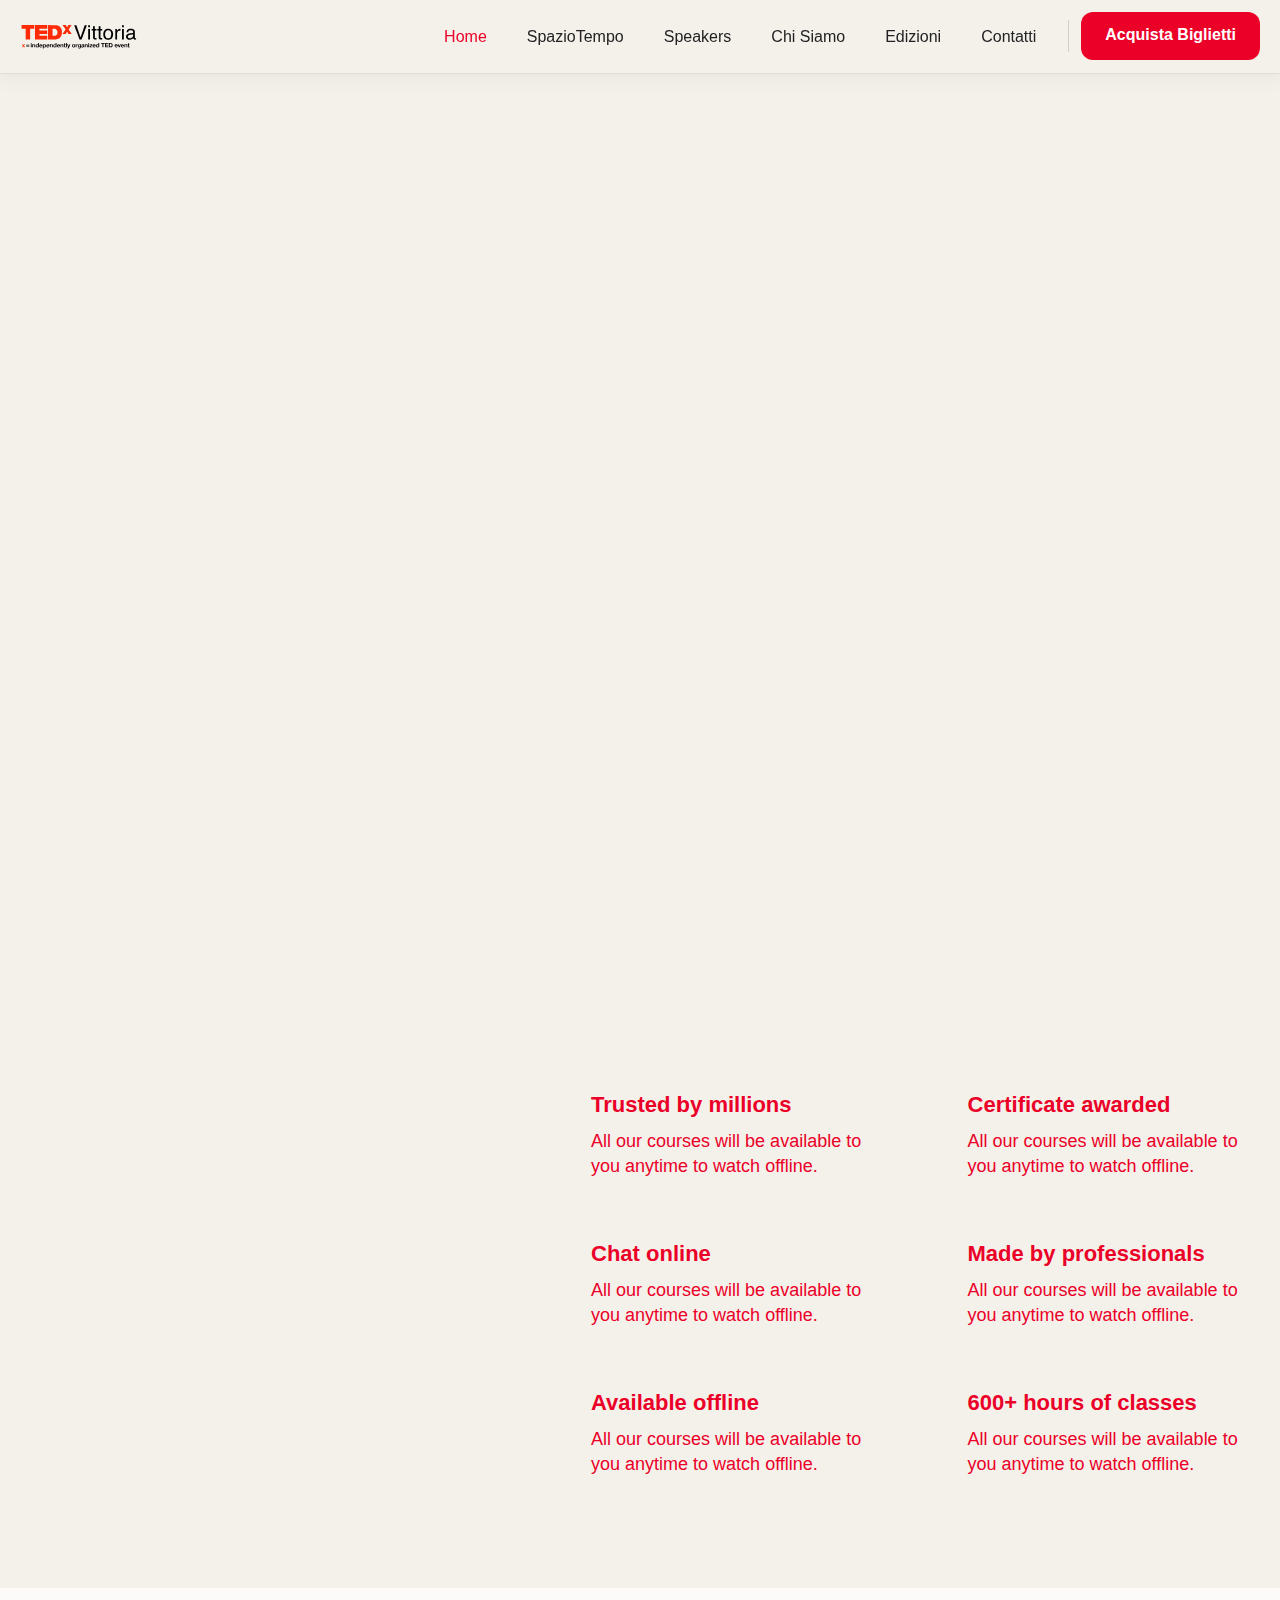
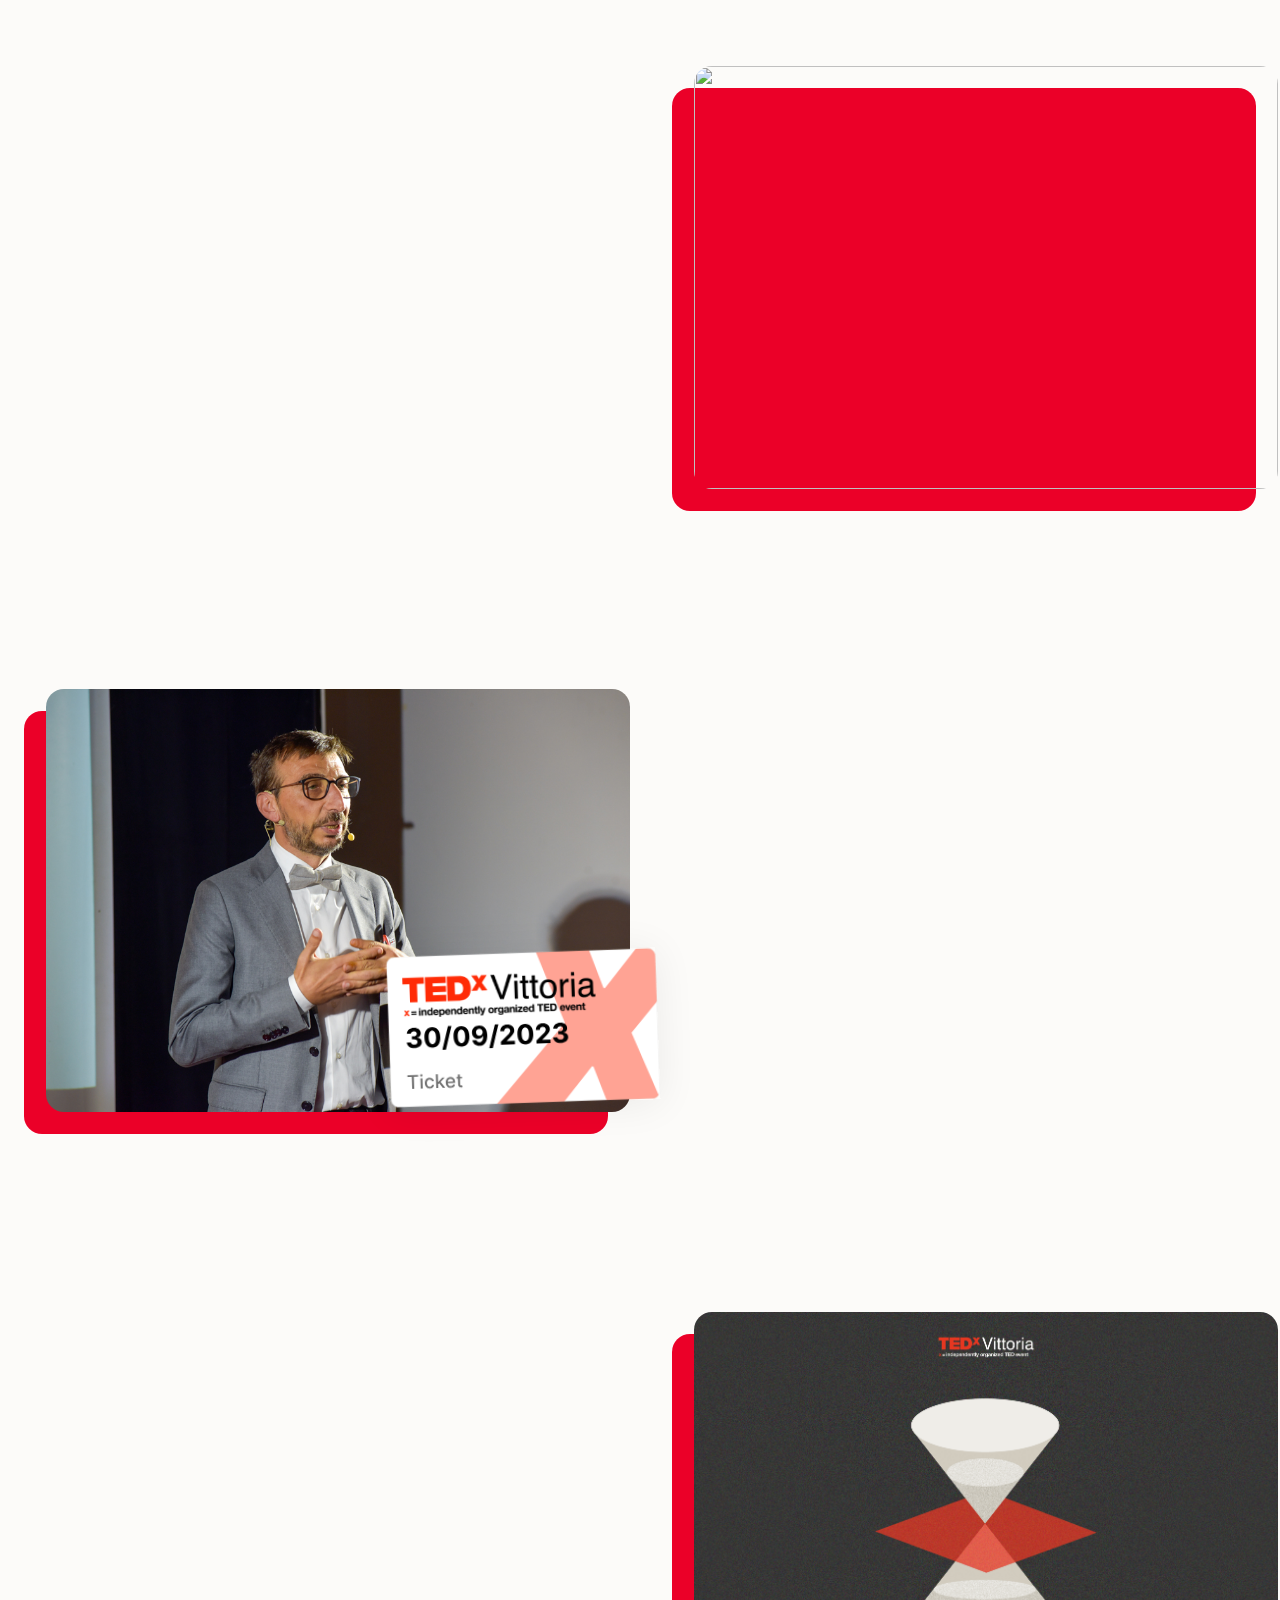
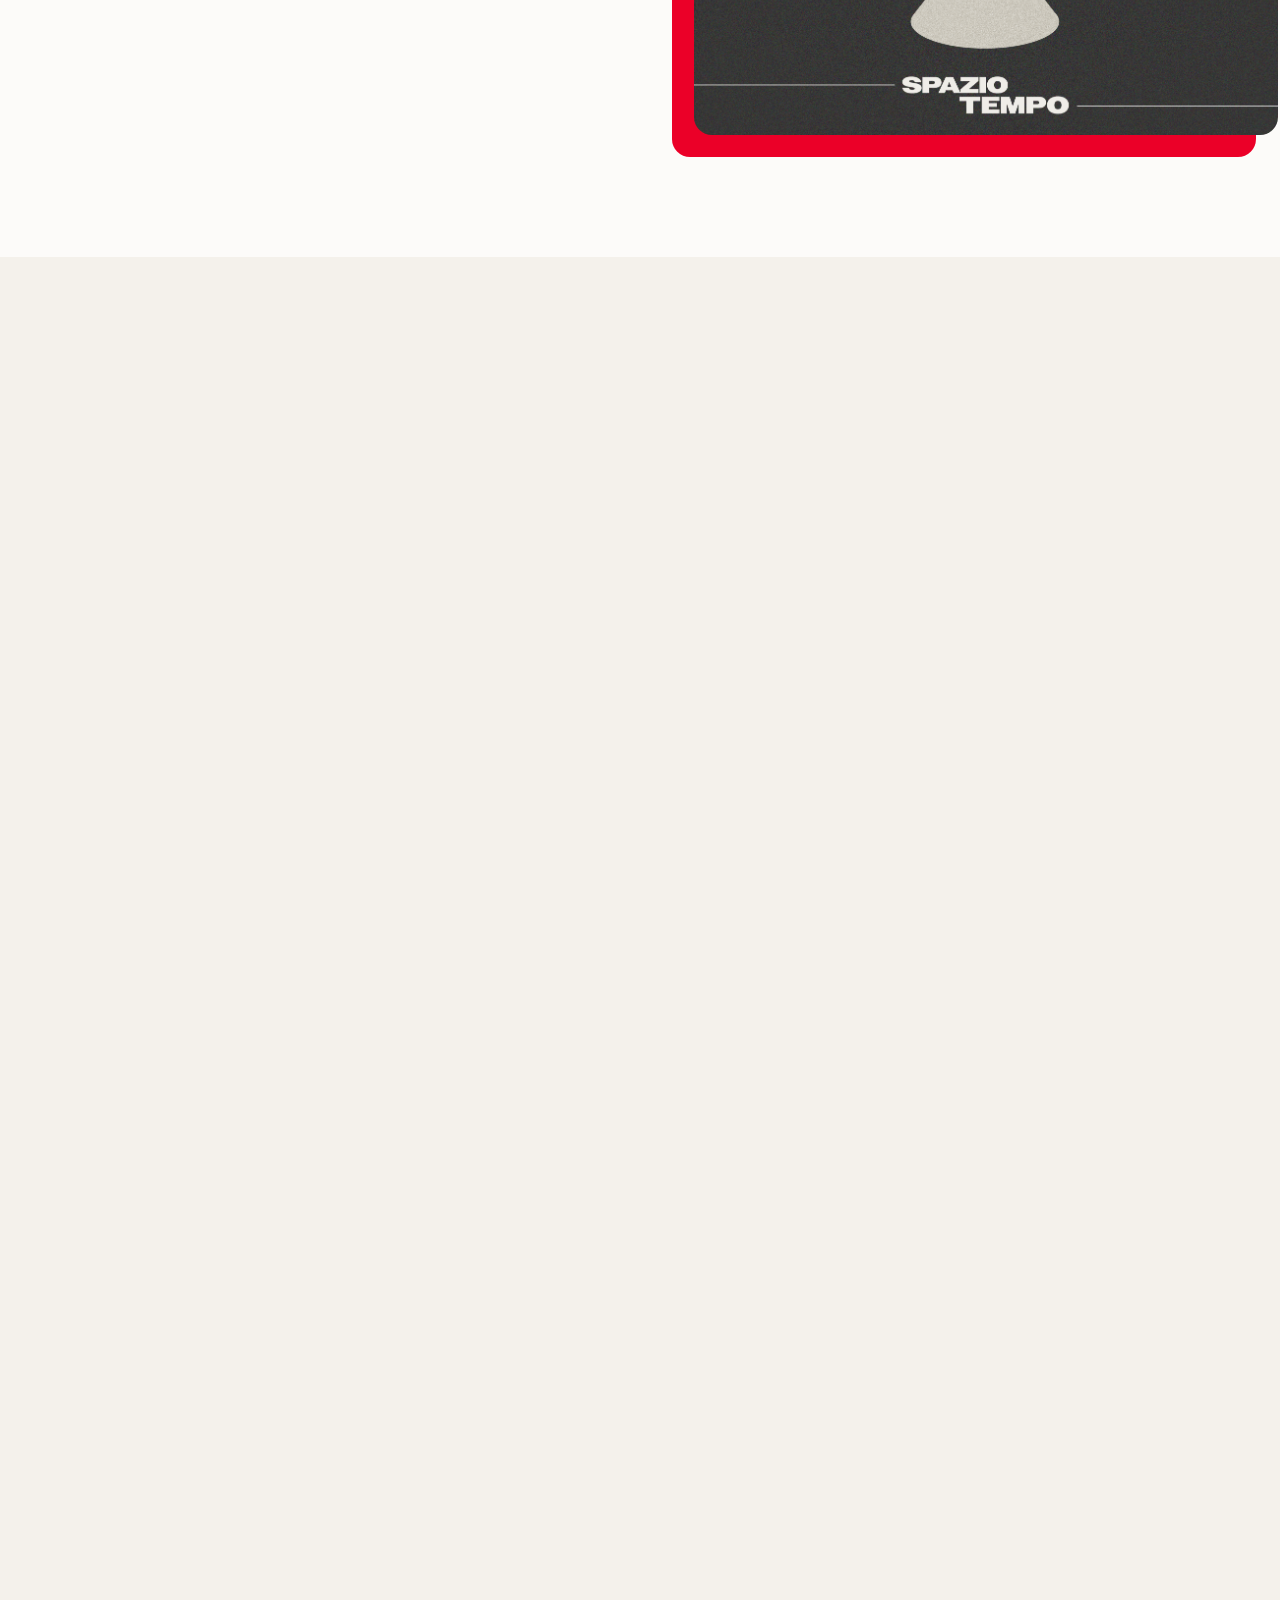
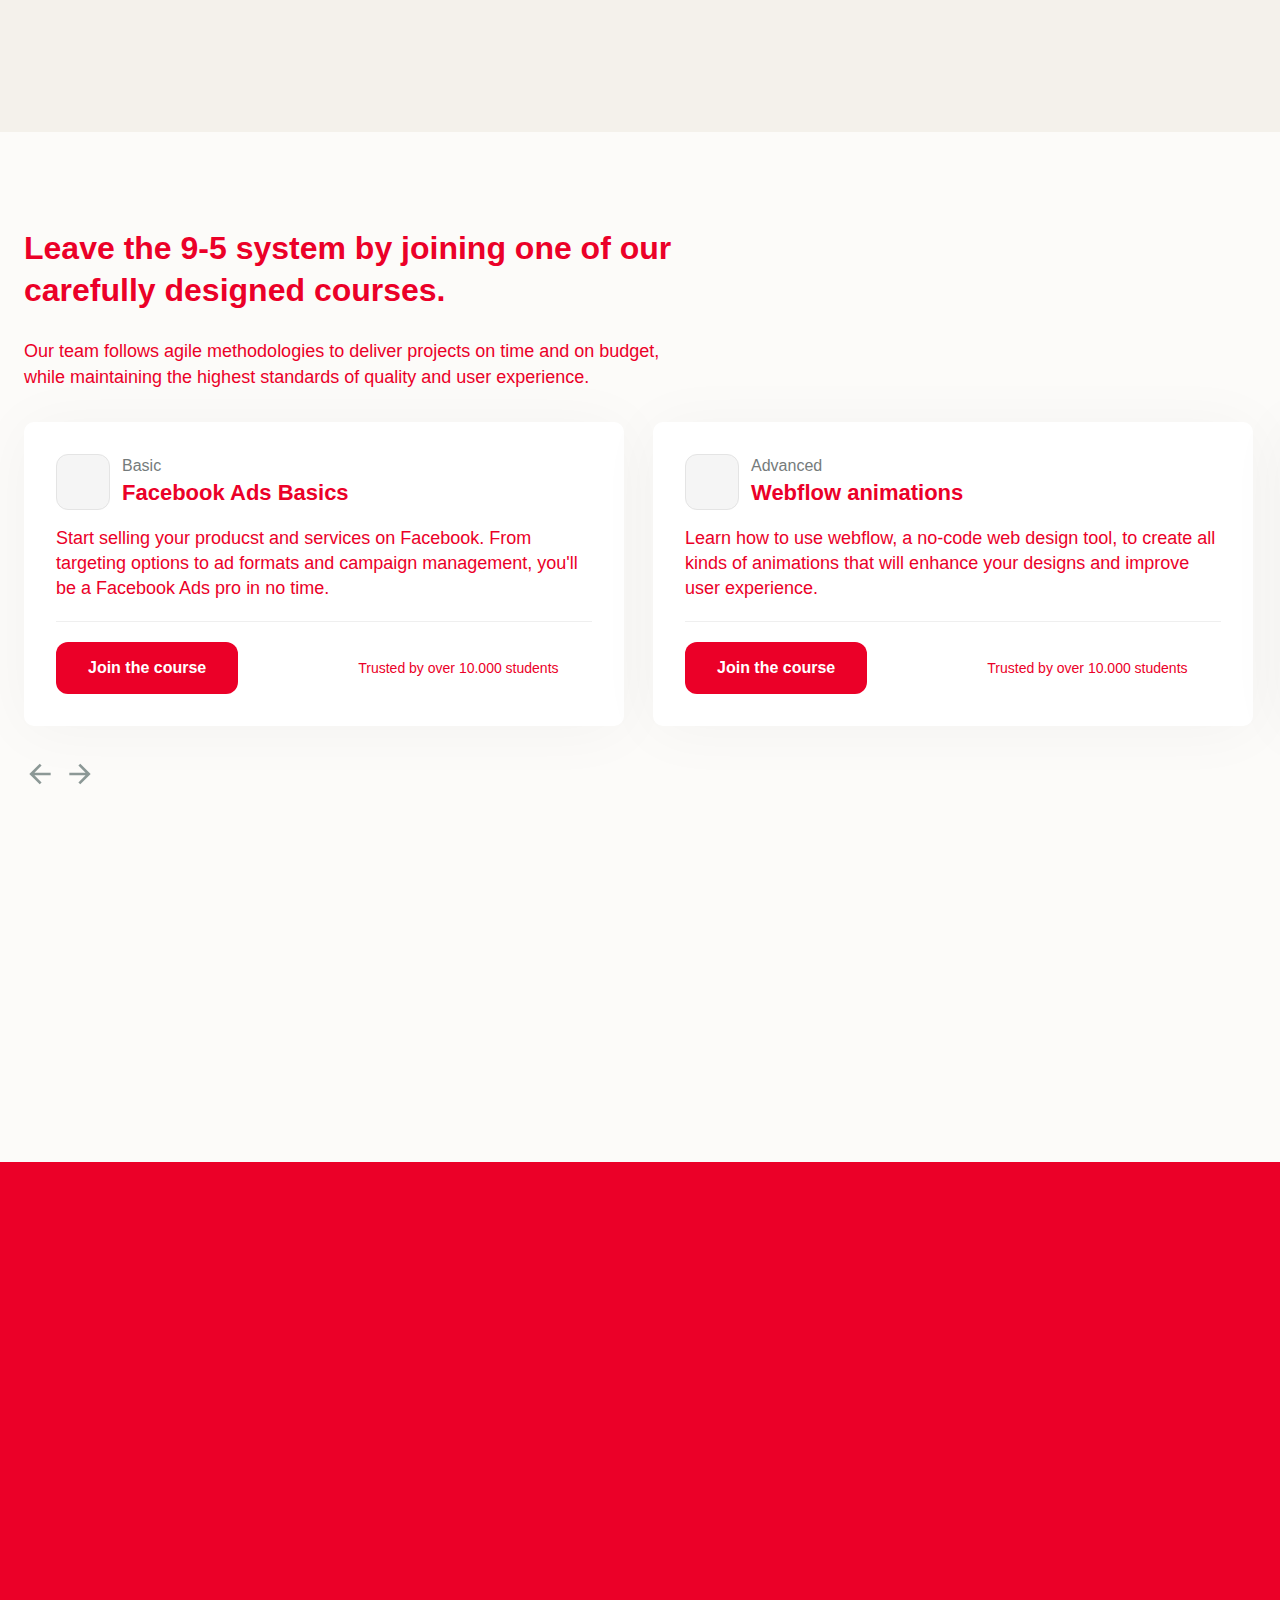
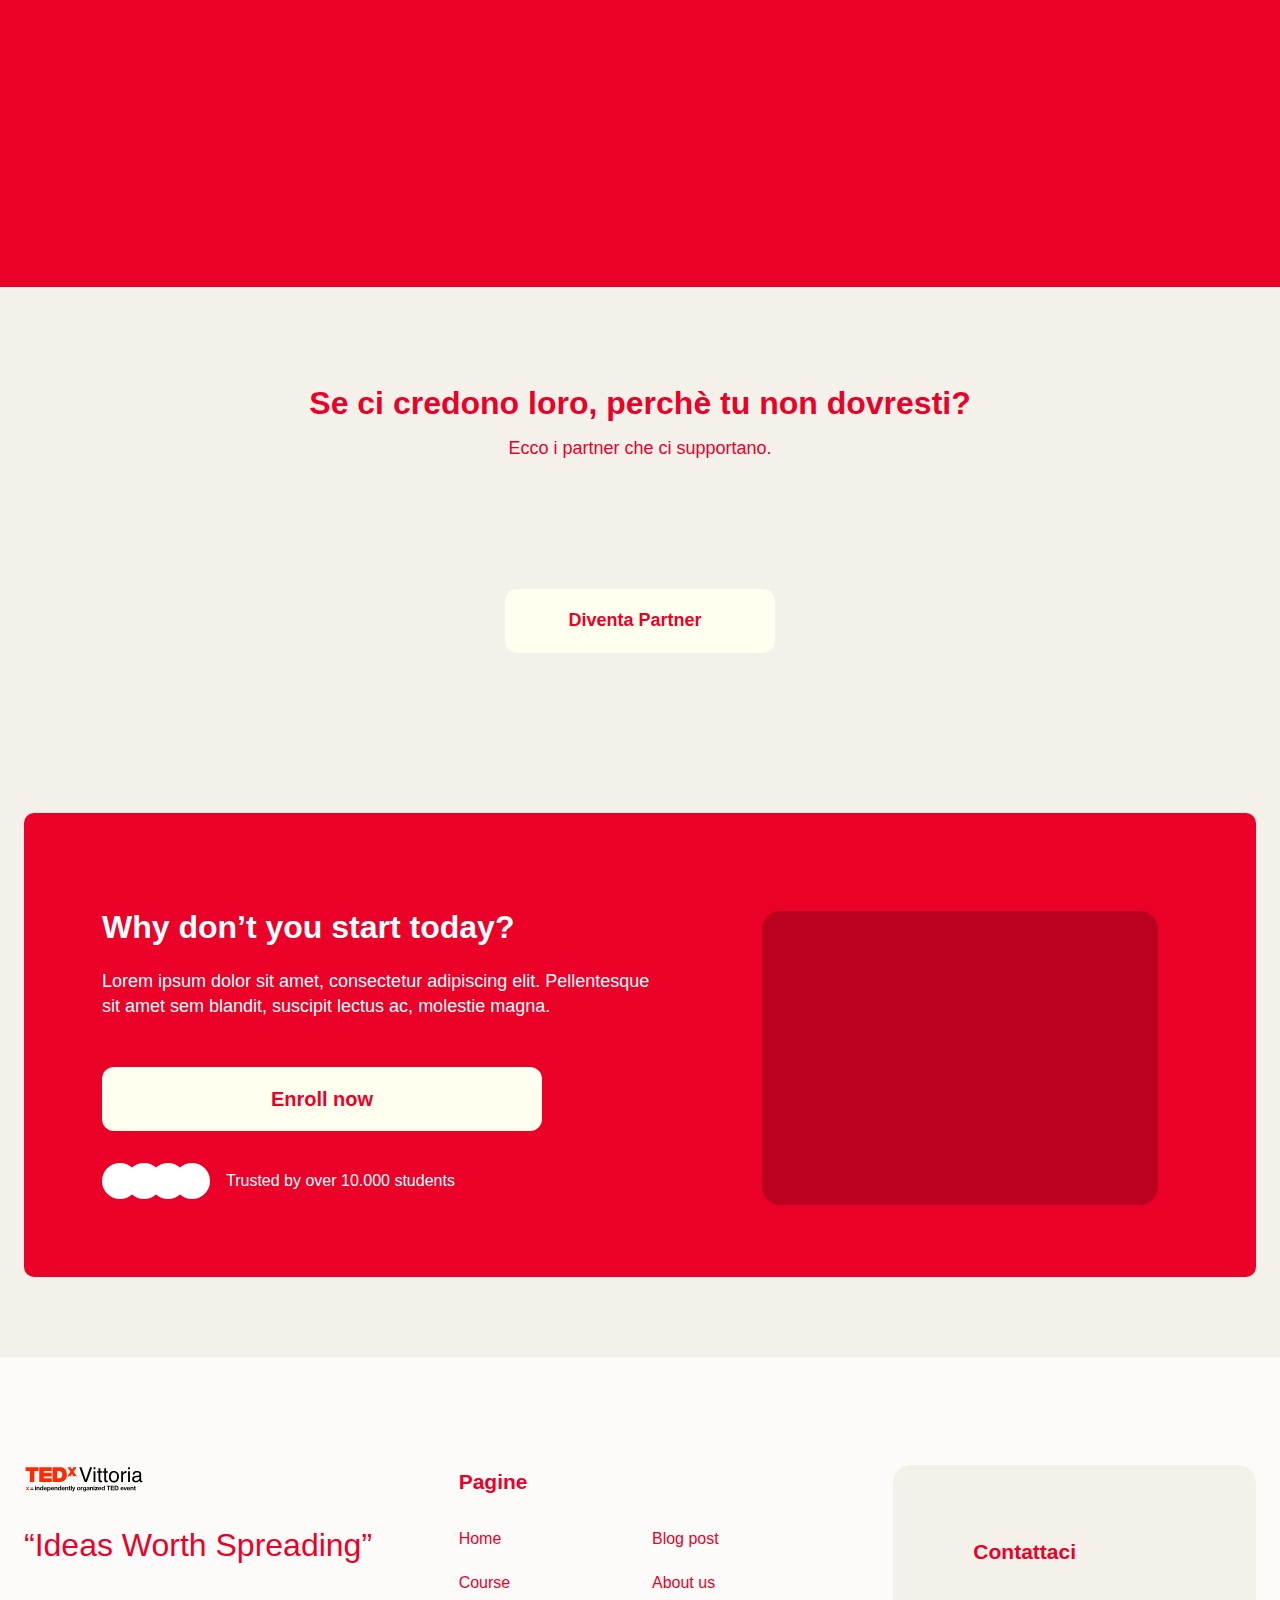
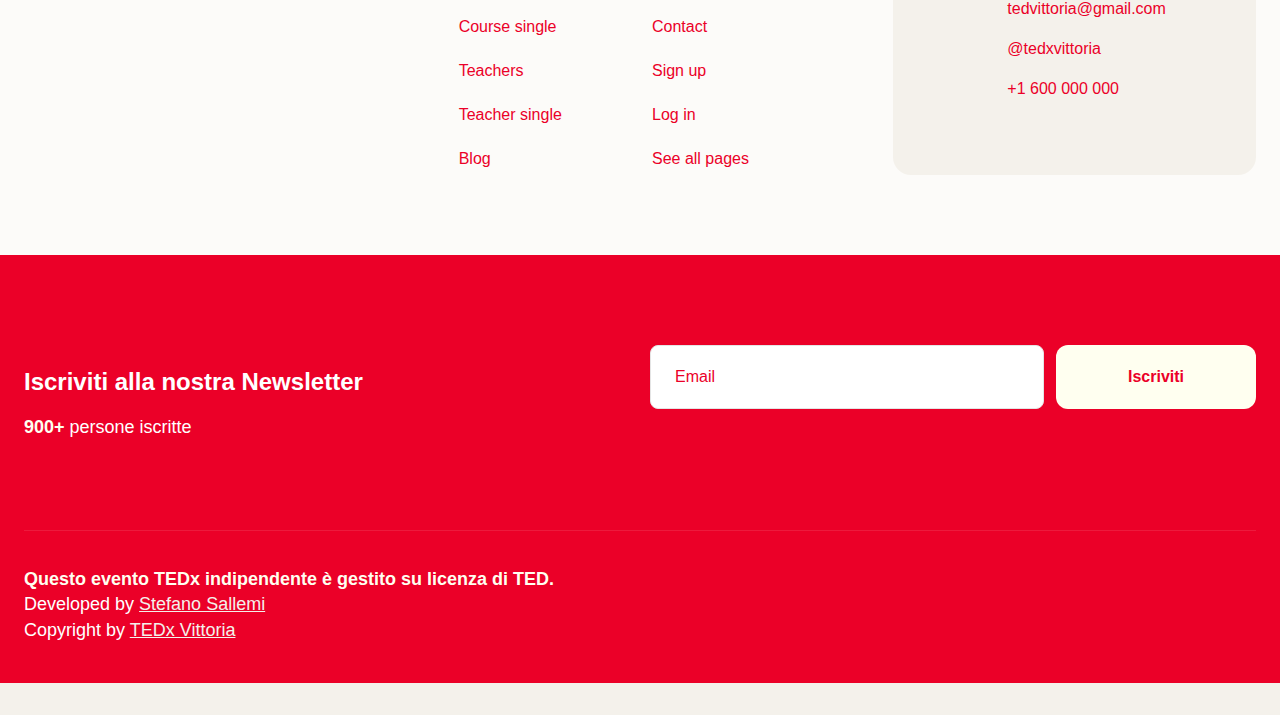
==== commit dcbcec9b: "upt" ====
--- a/index.html
+++ b/index.html
@@ -871,6 +871,7 @@
             </div>
           </div>
           <div class="newsletter-divider"></div>
+          <span class="span-newsletter">Questo evento TEDx indipendente è gestito su licenza di TED.</span>
           <div class="copyright-wrap">
             <p>Developed by <a href="stefanosallemi.it" target="_blank" class="white-link">Stefano Sallemi</a>
               <br>Copyright by <a href="tedxvittoria.it" class="white-link">TEDx Vittoria</a>
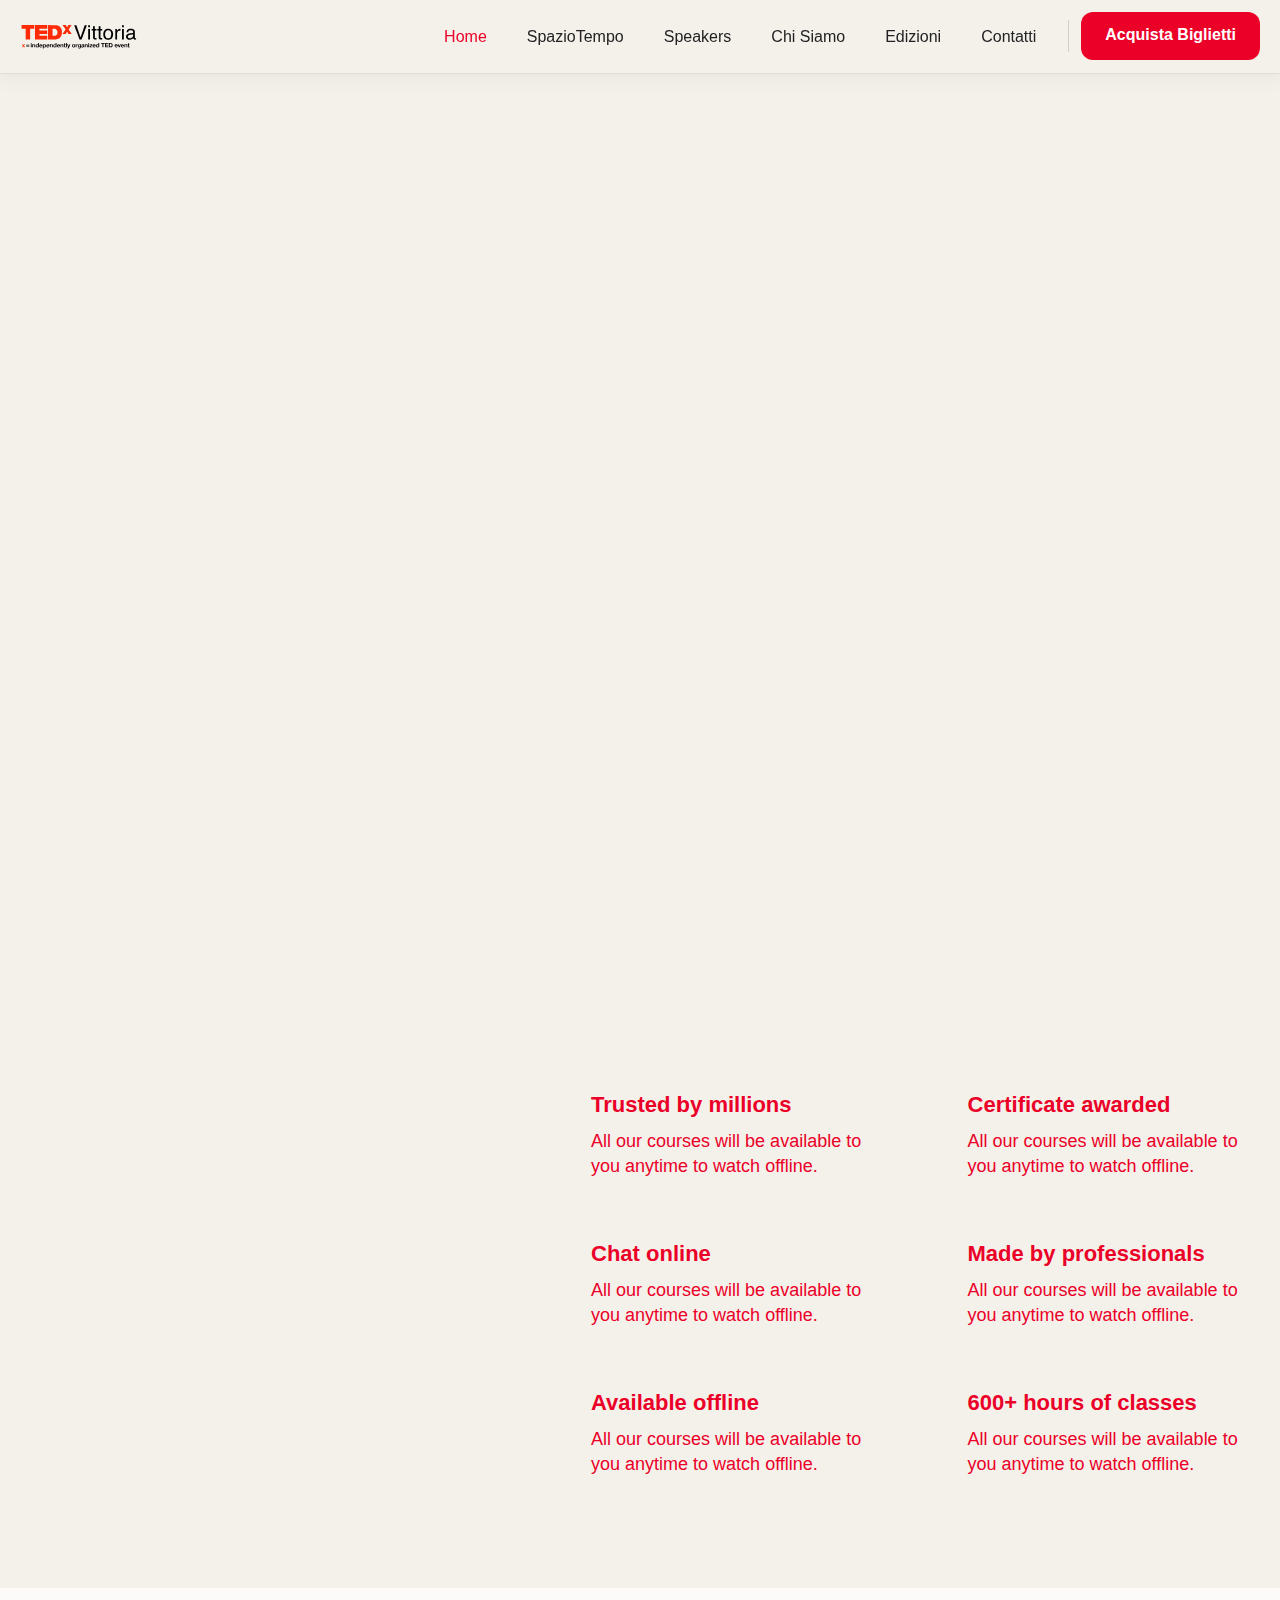
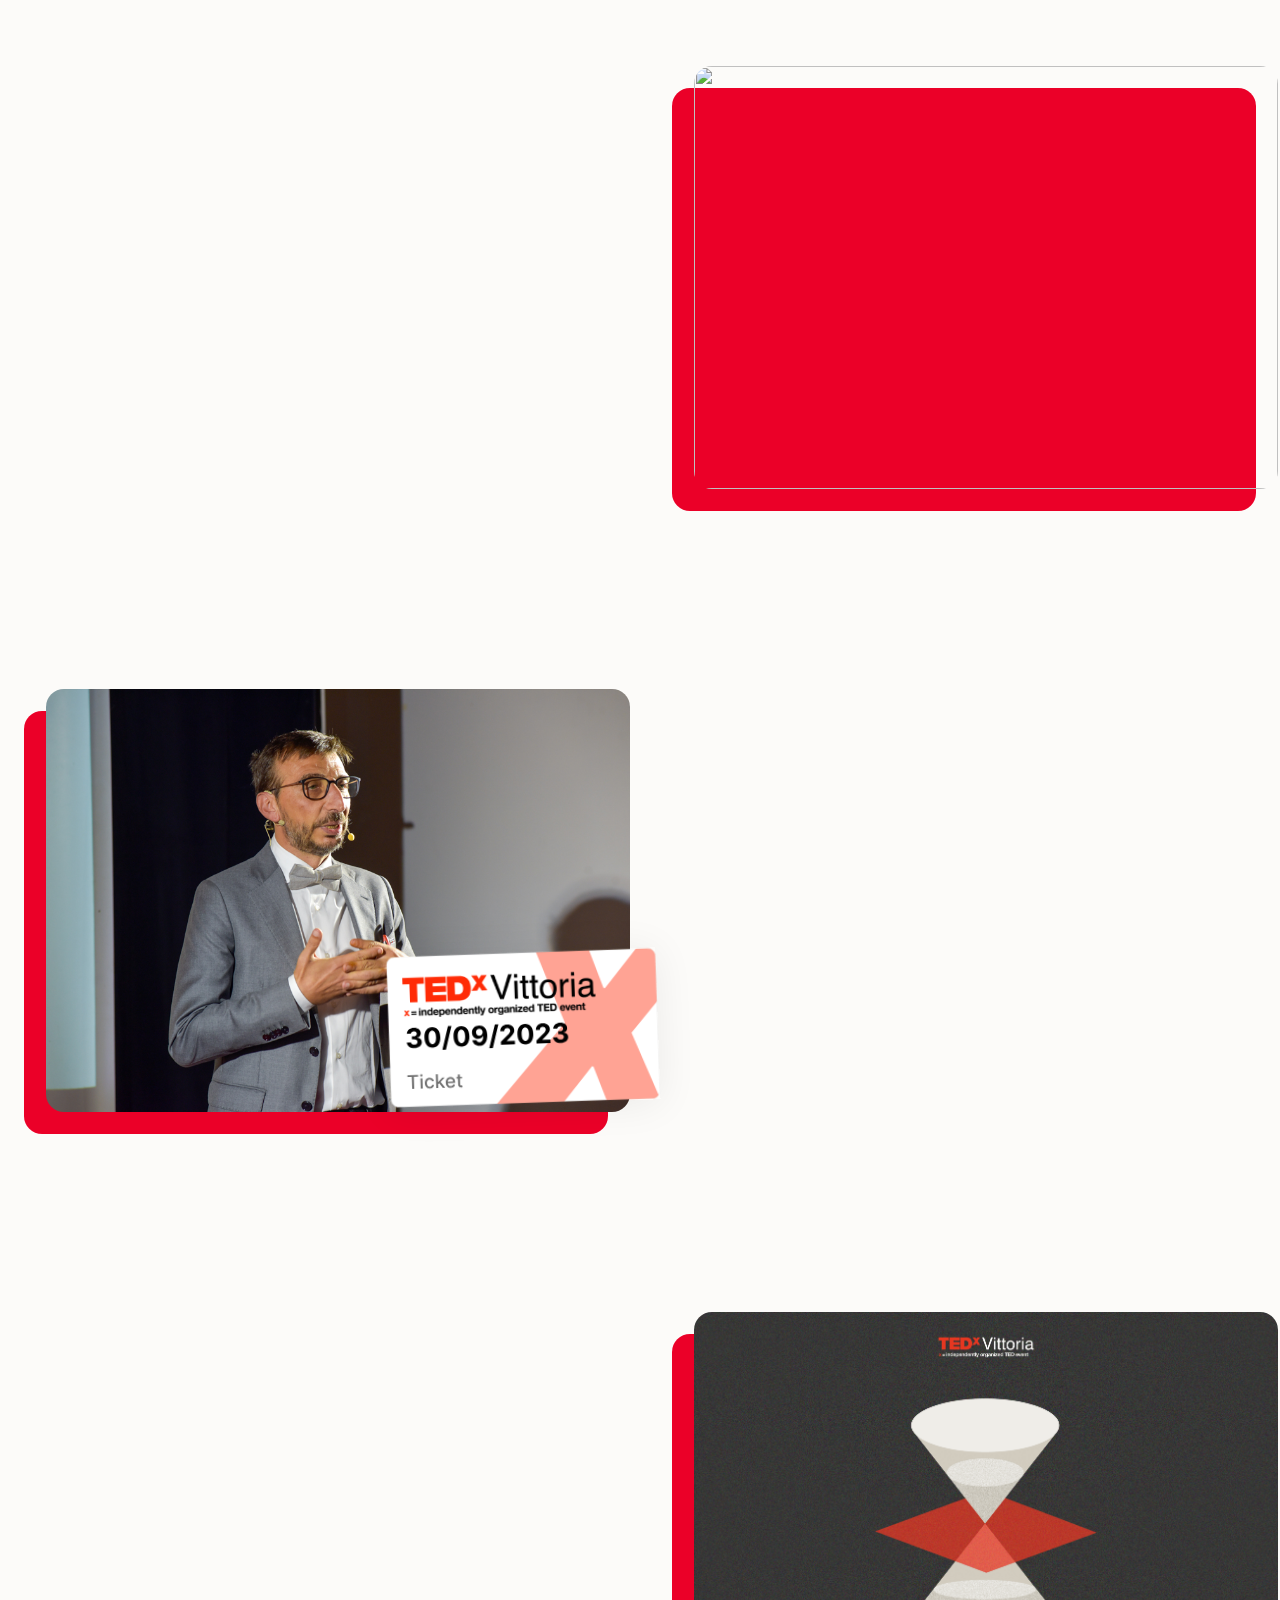
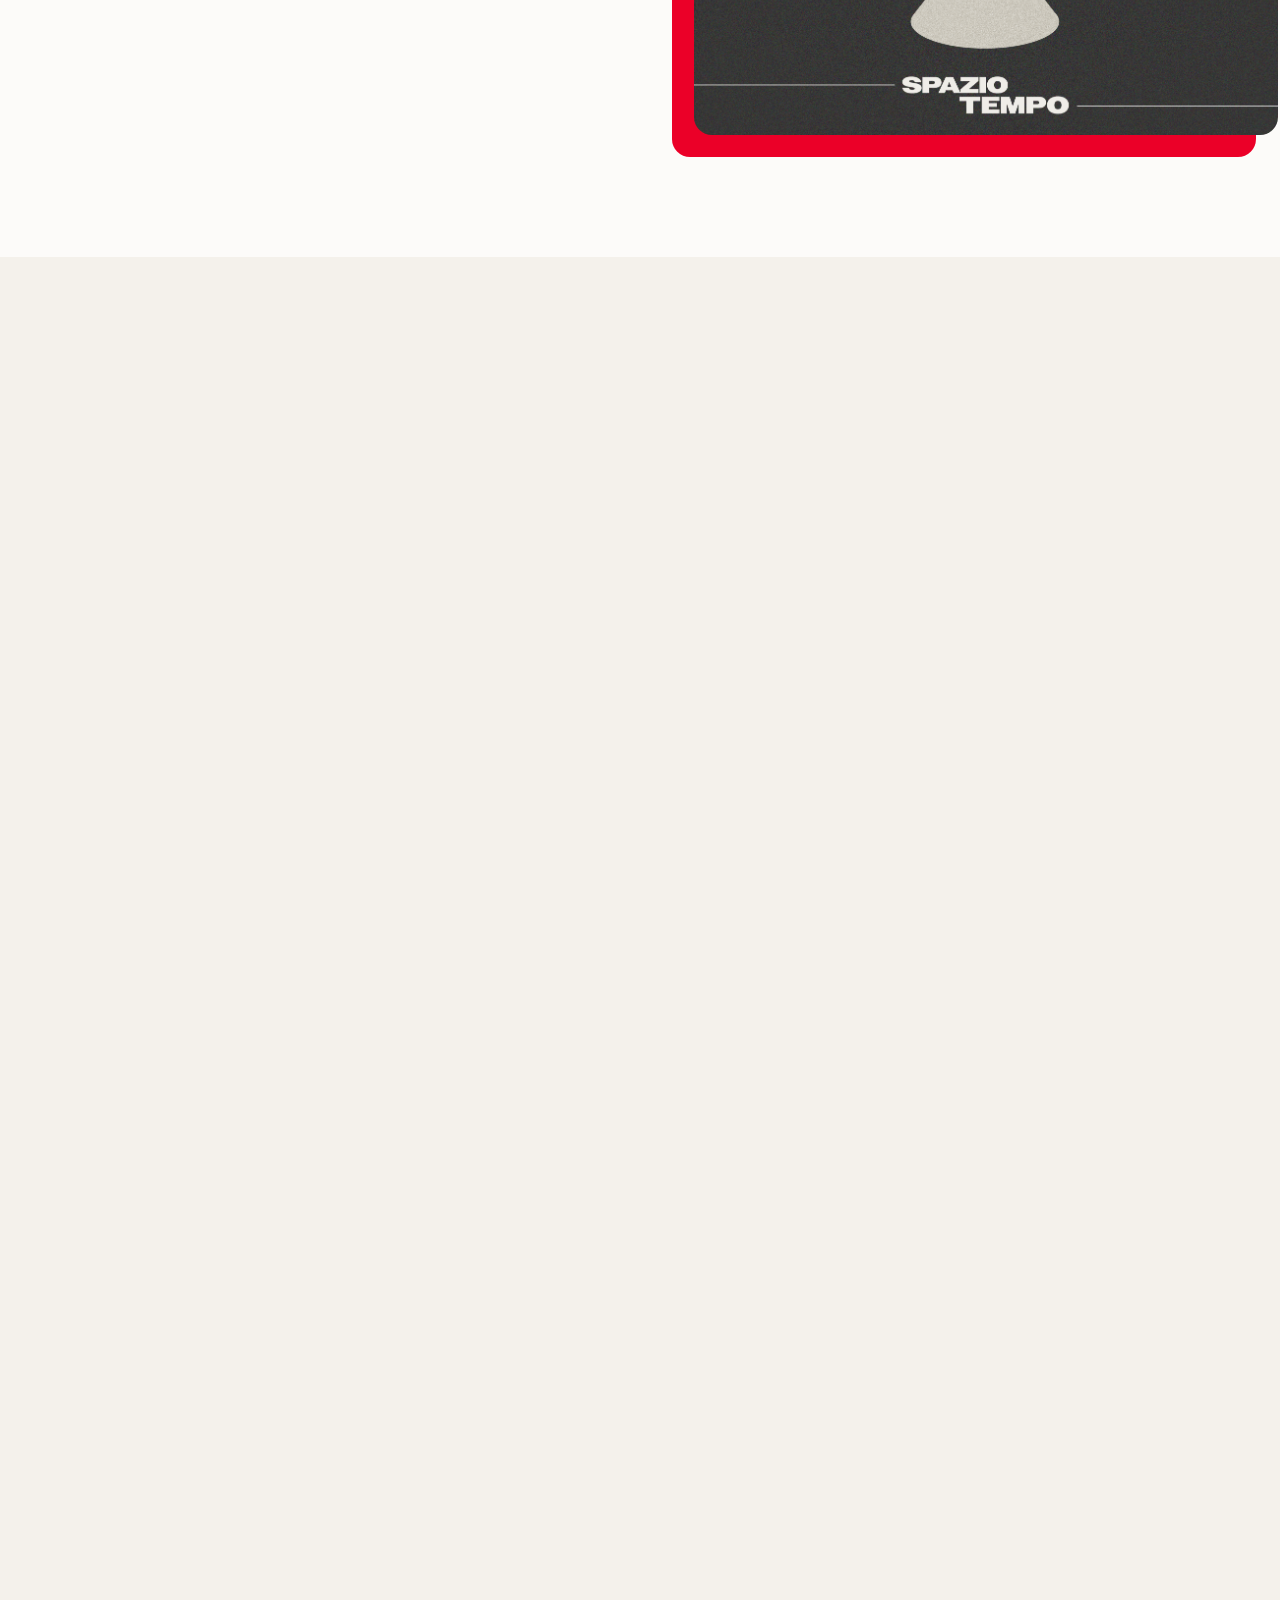
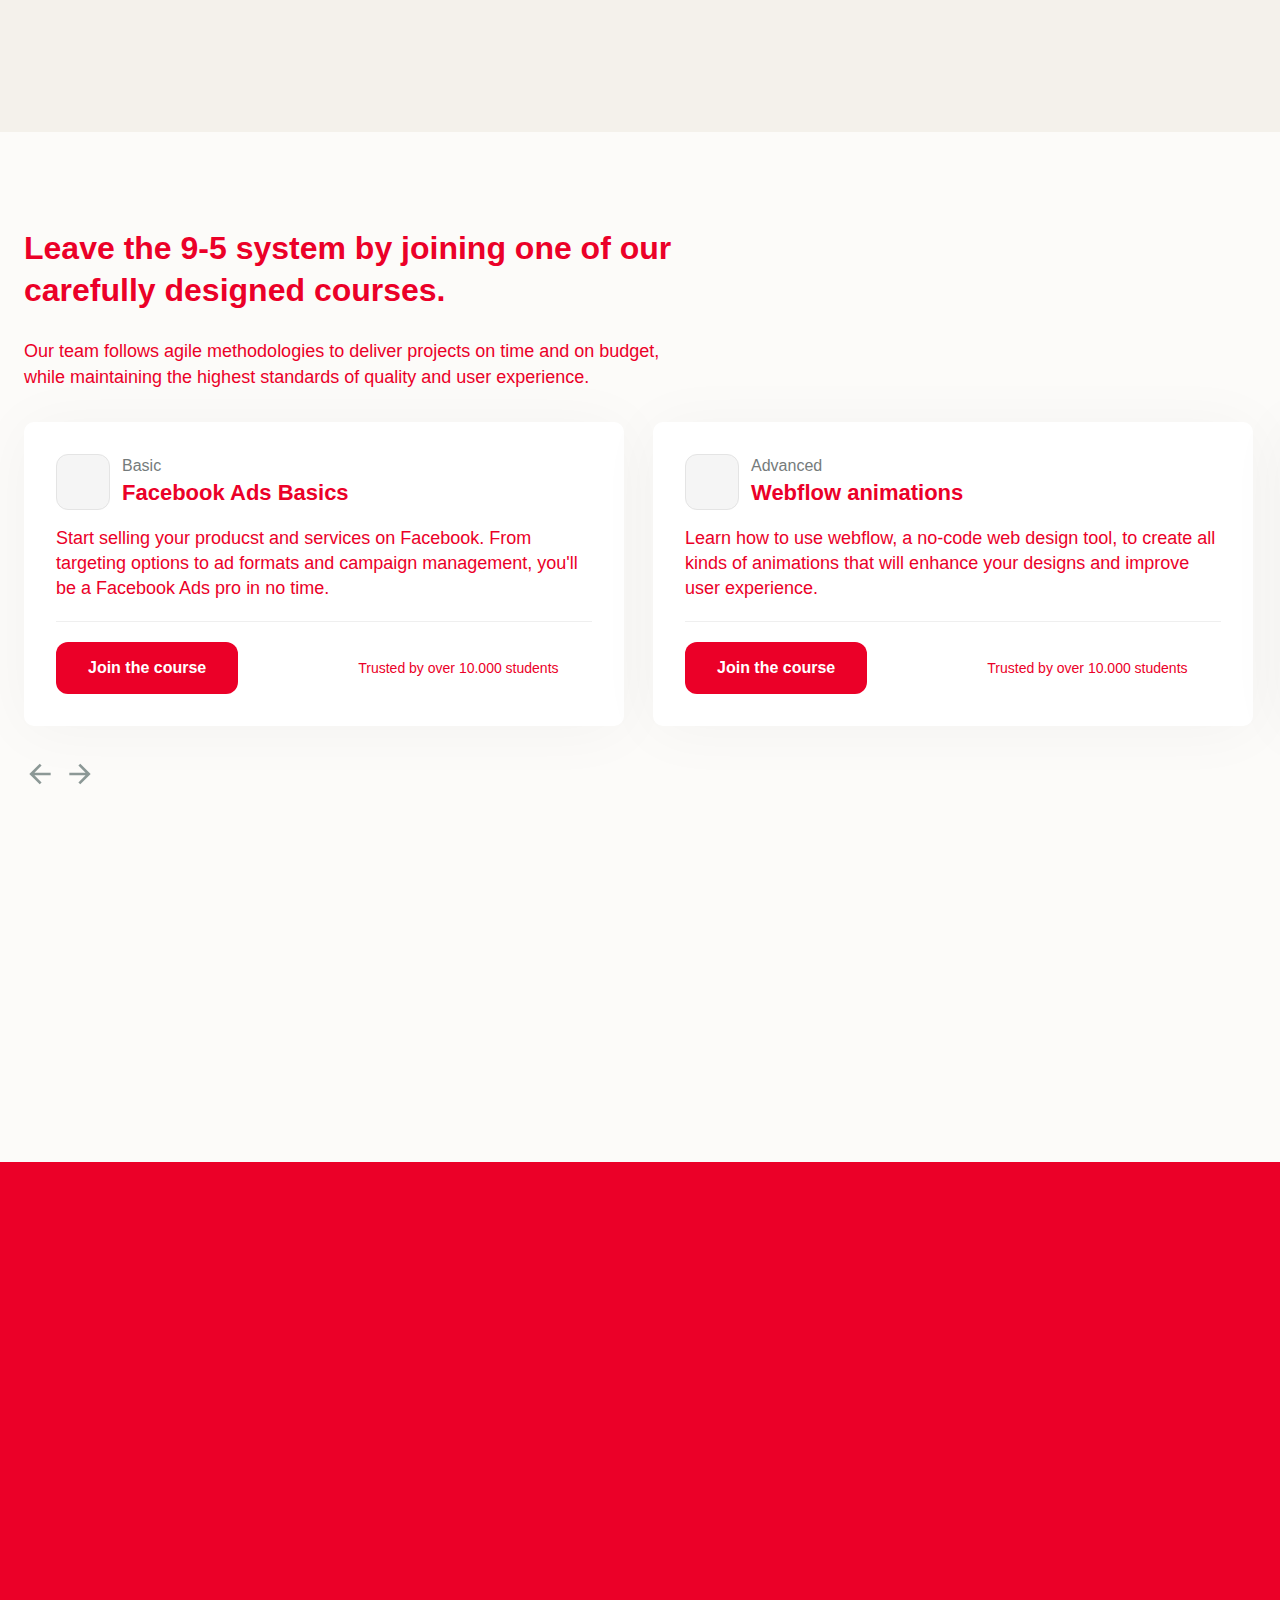
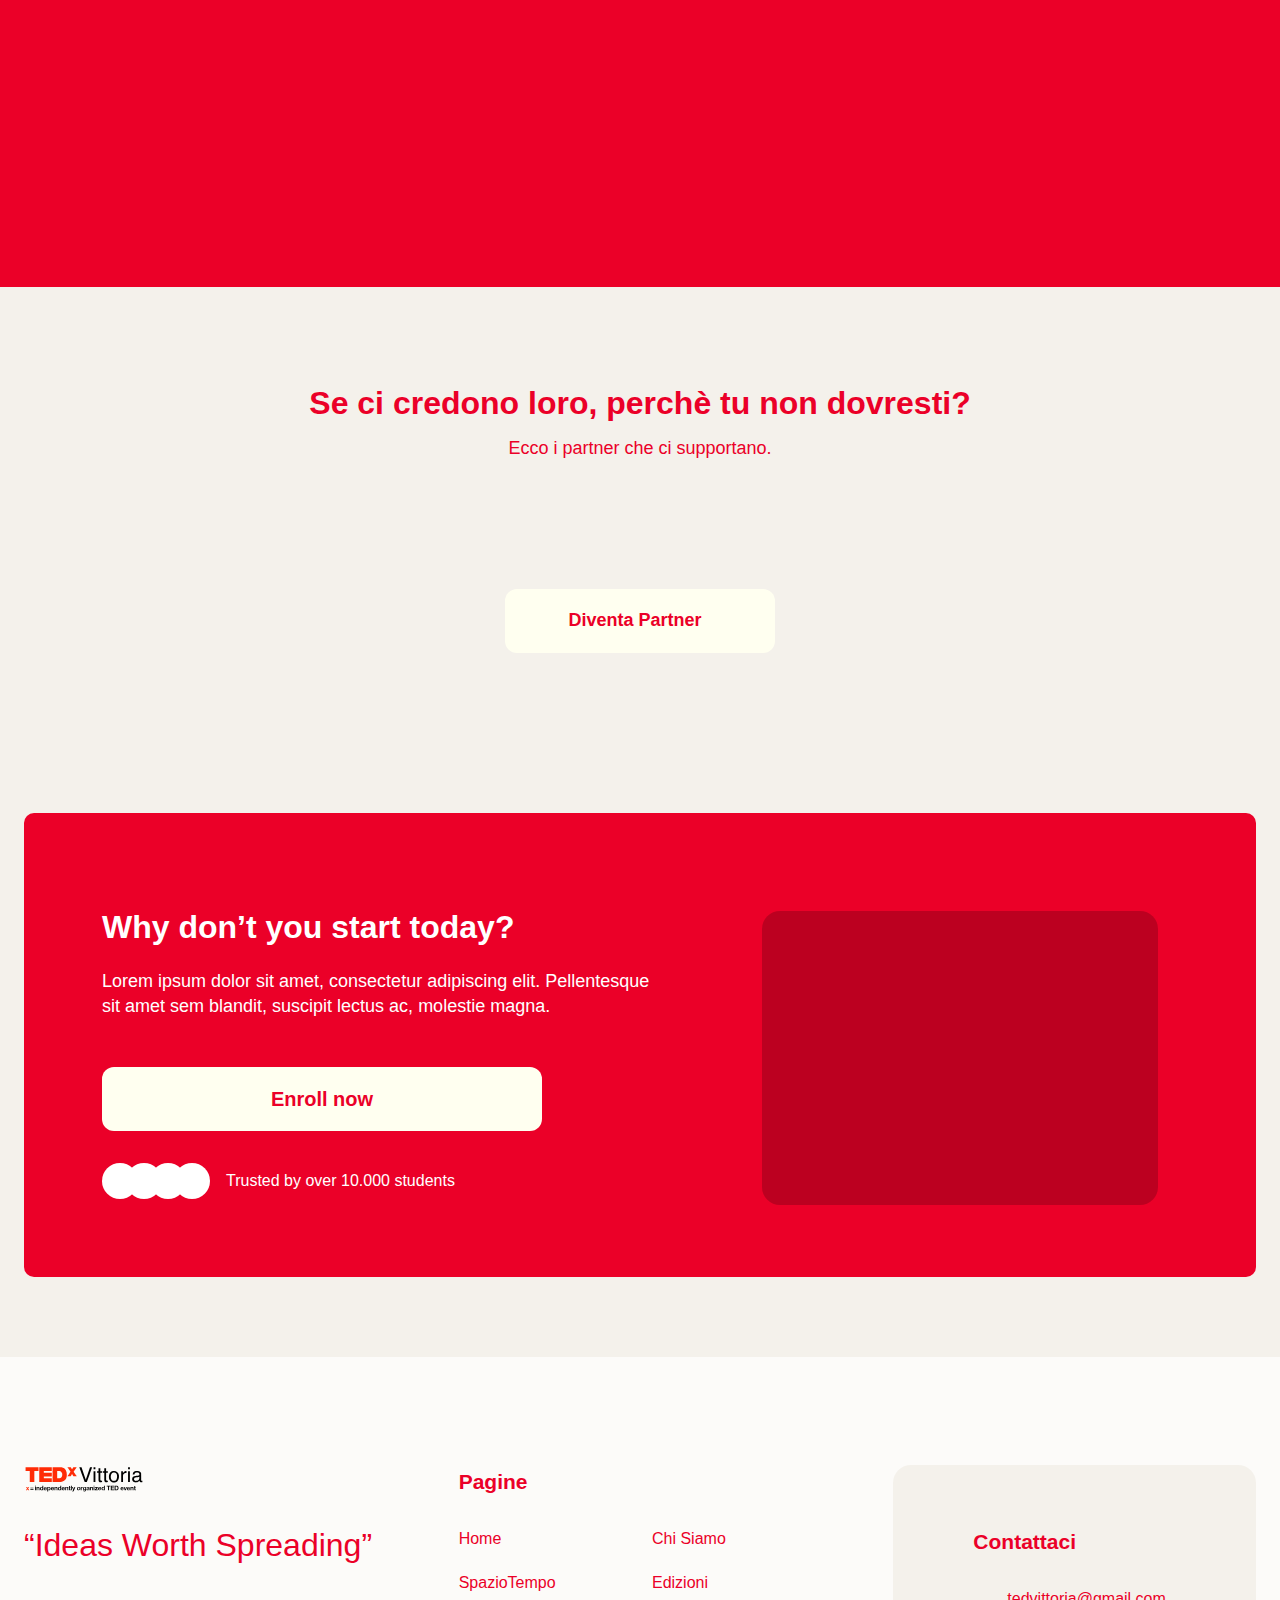
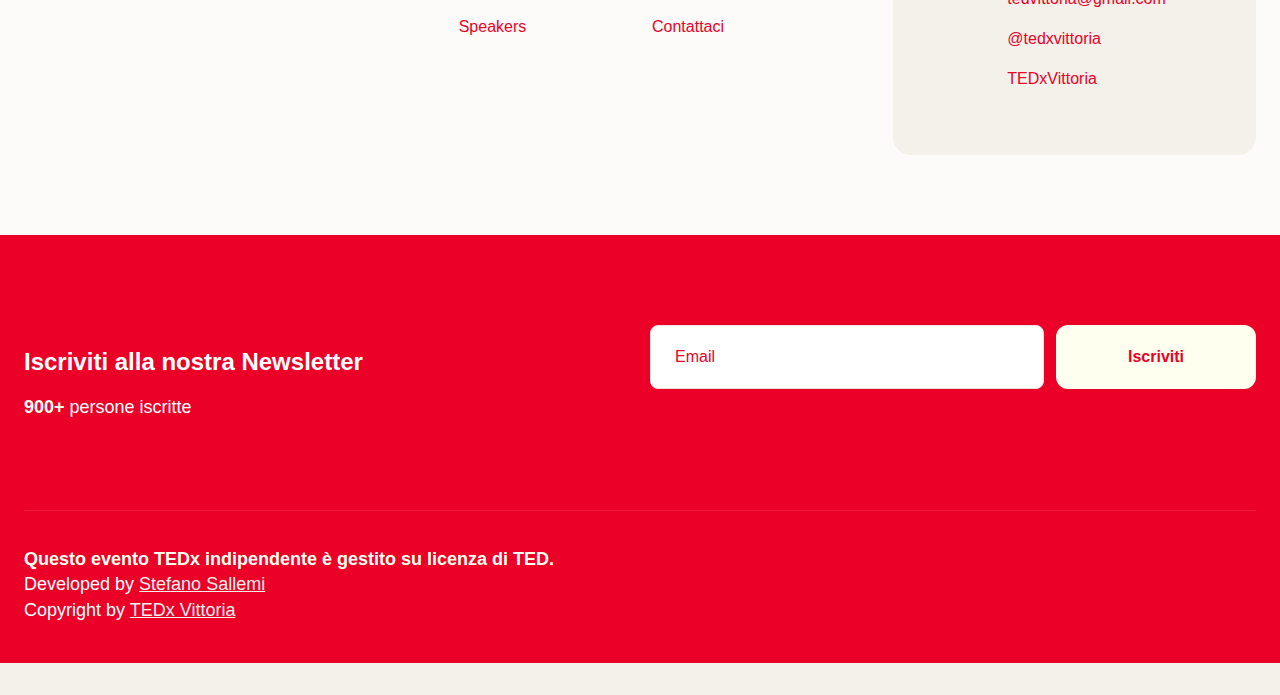
==== commit 1b7d6b38: "upt" ====
--- a/index.html
+++ b/index.html
@@ -259,11 +259,10 @@
           </div>
           <div id="w-node-_6c11fe8d-765c-e360-7049-6c34bfd8b4f5-c24fd956" class="colored-block">
             <div id="w-node-_6c11fe8d-765c-e360-7049-6c34bfd8b4f6-c24fd956" class="home-image-wrap"><img
-                src="img/cover.webp"
-                loading="lazy"
+                src="img/cover.webp" loading="lazy"
                 sizes="(max-width: 767px) 77vw, (max-width: 991px) 550px, (max-width: 1439px) 96vw, 1300px"
-                srcset="img/cover.webp 500w, img/cover.webp 800w, img/cover.webp 1080w, img/cover.webp 1240w"
-                alt="" class="image" /></div>
+                srcset="img/cover.webp 500w, img/cover.webp 800w, img/cover.webp 1080w, img/cover.webp 1240w" alt=""
+                class="image" /></div>
           </div>
         </div>
       </div>
@@ -789,13 +788,14 @@
             <div id="w-node-_5a56e052-7257-4202-2fd3-68c3078a0ae0-078a0adc" class="footer-main"><a href="/"
                 class="footer-logo w-inline-block"><img src="img/logo-black.svg" loading="lazy" alt="" /></a>
               <h2 class="text-medium">“Ideas Worth Spreading”</h2>
-              <div class="footer-social-link-wrap"><a href="#" class="social-link w-inline-block"><img
+              <div class="footer-social-link-wrap"><a href="http://m.me/100093440059593"
+                  class="social-link w-inline-block"><img
                     src="https://assets.website-files.com/63bc1e3983475d58fd4fd957/63bc1e3983475d57bf4fd9e9_Mesenger%20Icon.svg"
-                    loading="lazy" alt="" /></a><a href="#" class="social-link w-inline-block"><img
+                    loading="lazy" alt="" /></a><a href="https://www.facebook.com/profile.php?id=100093440059593"
+                  class="social-link w-inline-block"><img
                     src="https://assets.website-files.com/63bc1e3983475d58fd4fd957/63bc1e3983475d87fd4fd9ea_Facebook%20Icon.svg"
-                    loading="lazy" alt="" /></a><a href="#" class="social-link w-inline-block"><img
-                    src="https://assets.website-files.com/63bc1e3983475d58fd4fd957/63bc1e3983475d36144fd9eb_Whatsapp%20Icon.svg"
-                    loading="lazy" alt="" /></a><a href="#" class="social-link w-inline-block"><img
+                    loading="lazy" alt="" /></a><a href="https://instagram.com/tedxvittoria"
+                  class="social-link w-inline-block"><img
                     src="https://assets.website-files.com/63bc1e3983475d58fd4fd957/63bc1e3983475d06764fd9ec_Instragram%20Icon.svg"
                     loading="lazy" alt="" /></a></div>
             </div>
@@ -803,18 +803,15 @@
               <h3 class="footer-title">Pagine</h3>
               <div class="space-24"></div>
               <div class="footer-grid">
-                <div class="footer-block"><a href="/home" aria-current="page" class="footer-link w--current">Home</a><a
-                    href="https://phoenix-course.webflow.io/category/marketing" class="footer-link">Course</a><a
-                    href="https://phoenix-course.webflow.io/product/designing-for-experiences"
-                    class="footer-link">Course
-                    single</a><a href="/speakers" class="footer-link">Teachers</a><a
-                    href="https://phoenix-course.webflow.io/speakers/michael-kent" class="footer-link">Teacher
-                    single</a><a href="/blog" class="footer-link">Blog</a></div>
-                <div class="footer-block"><a
-                    href="https://phoenix-course.webflow.io/blog/the-advantages-of-learning-a-new-skill"
-                    class="footer-link">Blog post</a><a href="/about-us" class="footer-link">About us</a><a
-                    href="/contact" class="footer-link">Contact</a><a href="/sign-up" class="footer-link">Sign up</a><a
-                    href="/log-in" class="footer-link">Log in</a><a href="/#pages" class="footer-link">See all pages</a>
+                <div class="footer-block">
+                  <a href="/home" aria-current="page" class="footer-link w--current">Home</a>
+                  <a href="/spaziotempo" class="footer-link">SpazioTempo</a>
+                  <a href="/speakers" class="footer-link">Speakers</a>
+                </div>
+                <div class="footer-block">
+                  <a href="/chi-siamo" class="footer-link">Chi Siamo</a>
+                  <a href="/edizioni" class="footer-link">Edizioni</a>
+                  <a href="/contatti" class="footer-link">Contattaci</a>
                 </div>
               </div>
             </div>
@@ -827,20 +824,26 @@
                       src="https://assets.website-files.com/63bc1e3983475d58fd4fd957/63bc1e3983475d028c4fd96e_mail.svg"
                       loading="lazy" alt="" /></div>
                   <div>
-                    <p class="paragraph-small">tedvittoria@gmail.com</p>
+                    <a class="footer-link" href="mailto:tedvittoria@gmail.com">
+                      <p class="paragraph-small">tedvittoria@gmail.com</p>
+                    </a>
                   </div>
                 </div>
                 <div class="contact-list-item">
                   <div class="contact-list-icon"><img
-                      src="https://assets.website-files.com/63bc1e3983475d58fd4fd957/63bc1e3983475d739c4fd988_message-circle.svg"
+                      src="https://assets.website-files.com/63bc1e3983475d58fd4fd957/63bc1e3983475d06764fd9ec_Instragram%20Icon.svg"
                       loading="lazy" alt="" /></div>
-                  <p class="paragraph-small">@tedxvittoria</p>
+                  <a class="footer-link" href="https://instagram.com/tedxvittoria">
+                    <p class="paragraph-small">@tedxvittoria</p>
+                  </a>
                 </div>
                 <div class="contact-list-item">
                   <div class="contact-list-icon"><img
-                      src="https://assets.website-files.com/63bc1e3983475d58fd4fd957/63bc1e3983475d26354fd976_phone.svg"
+                      src="https://assets.website-files.com/63bc1e3983475d58fd4fd957/63bc1e3983475d57bf4fd9e9_Mesenger%20Icon.svg"
                       loading="lazy" alt="" /></div>
-                  <p class="paragraph-small">+1 600 000 000</p>
+                  <a class="footer-link" href="http://m.me/100093440059593">
+                    <p class="paragraph-small">TEDxVittoria</p>
+                  </a>
                 </div>
               </div>
             </div>
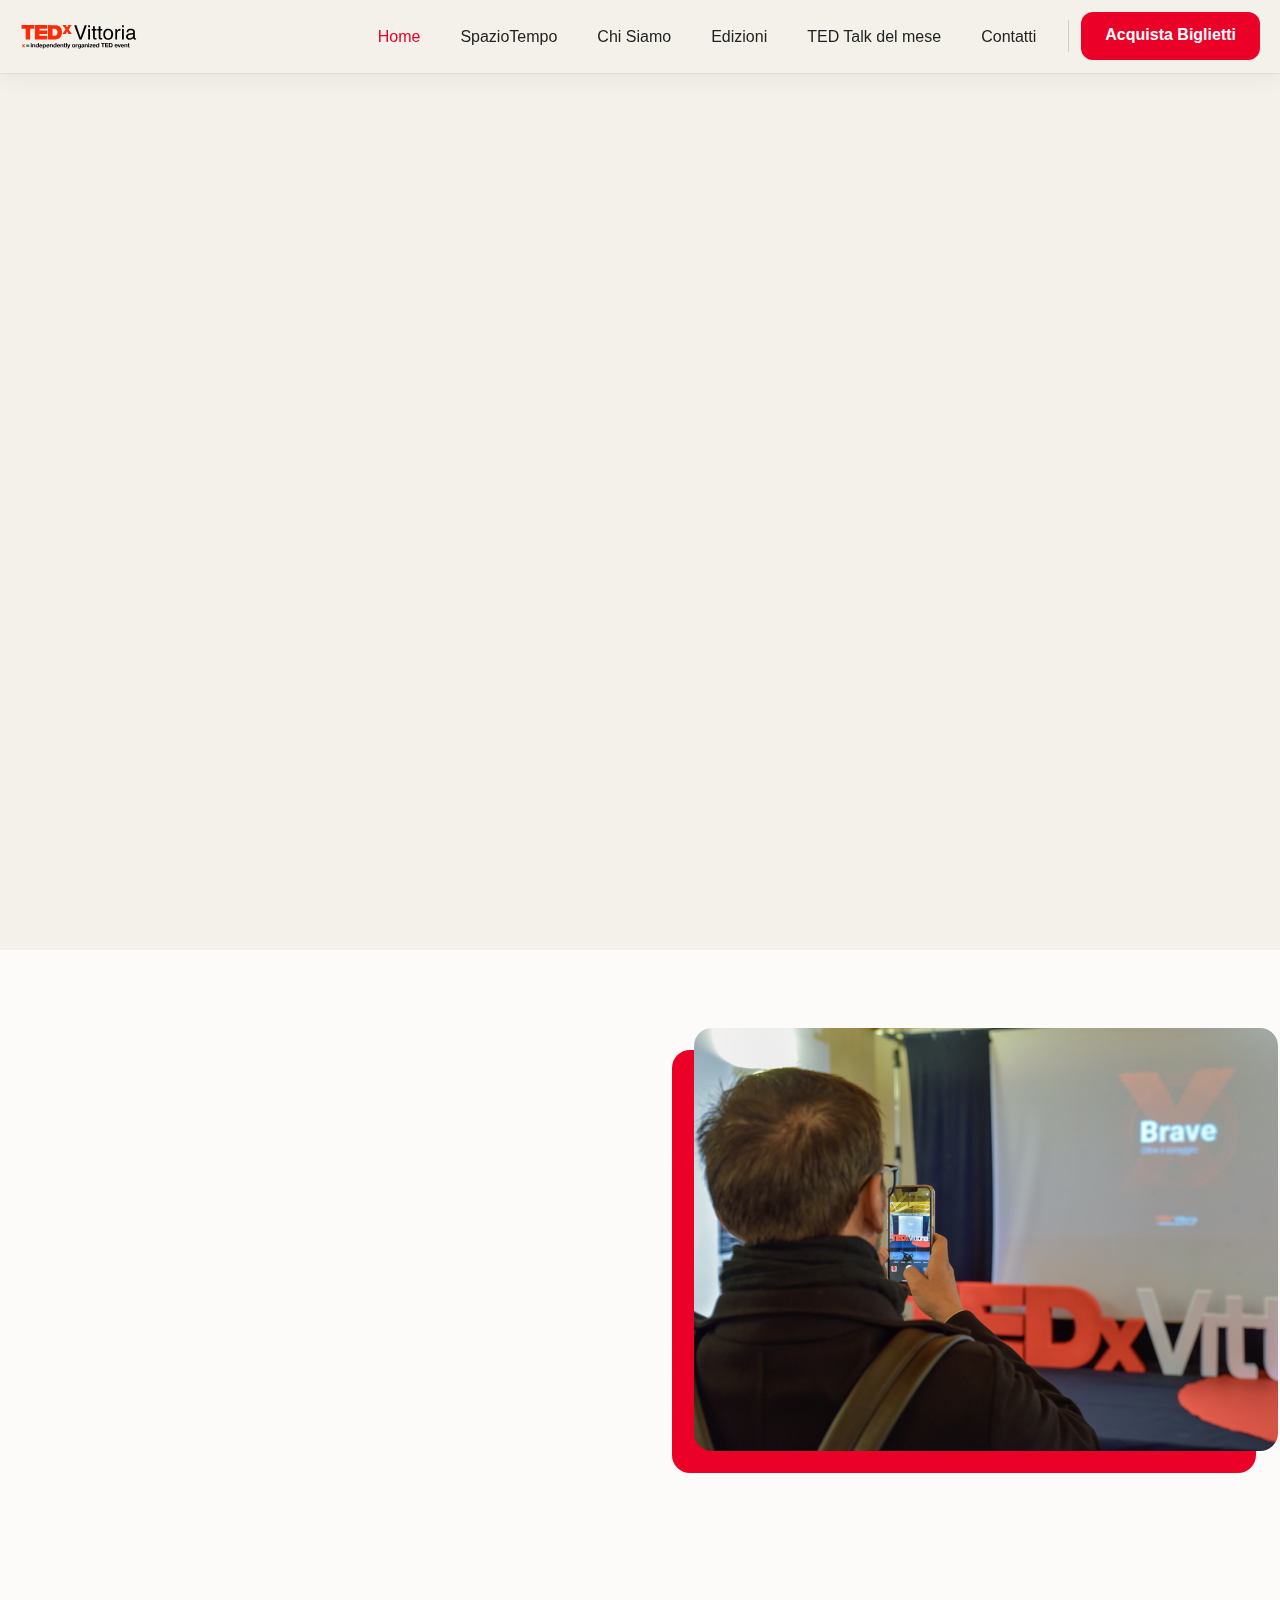
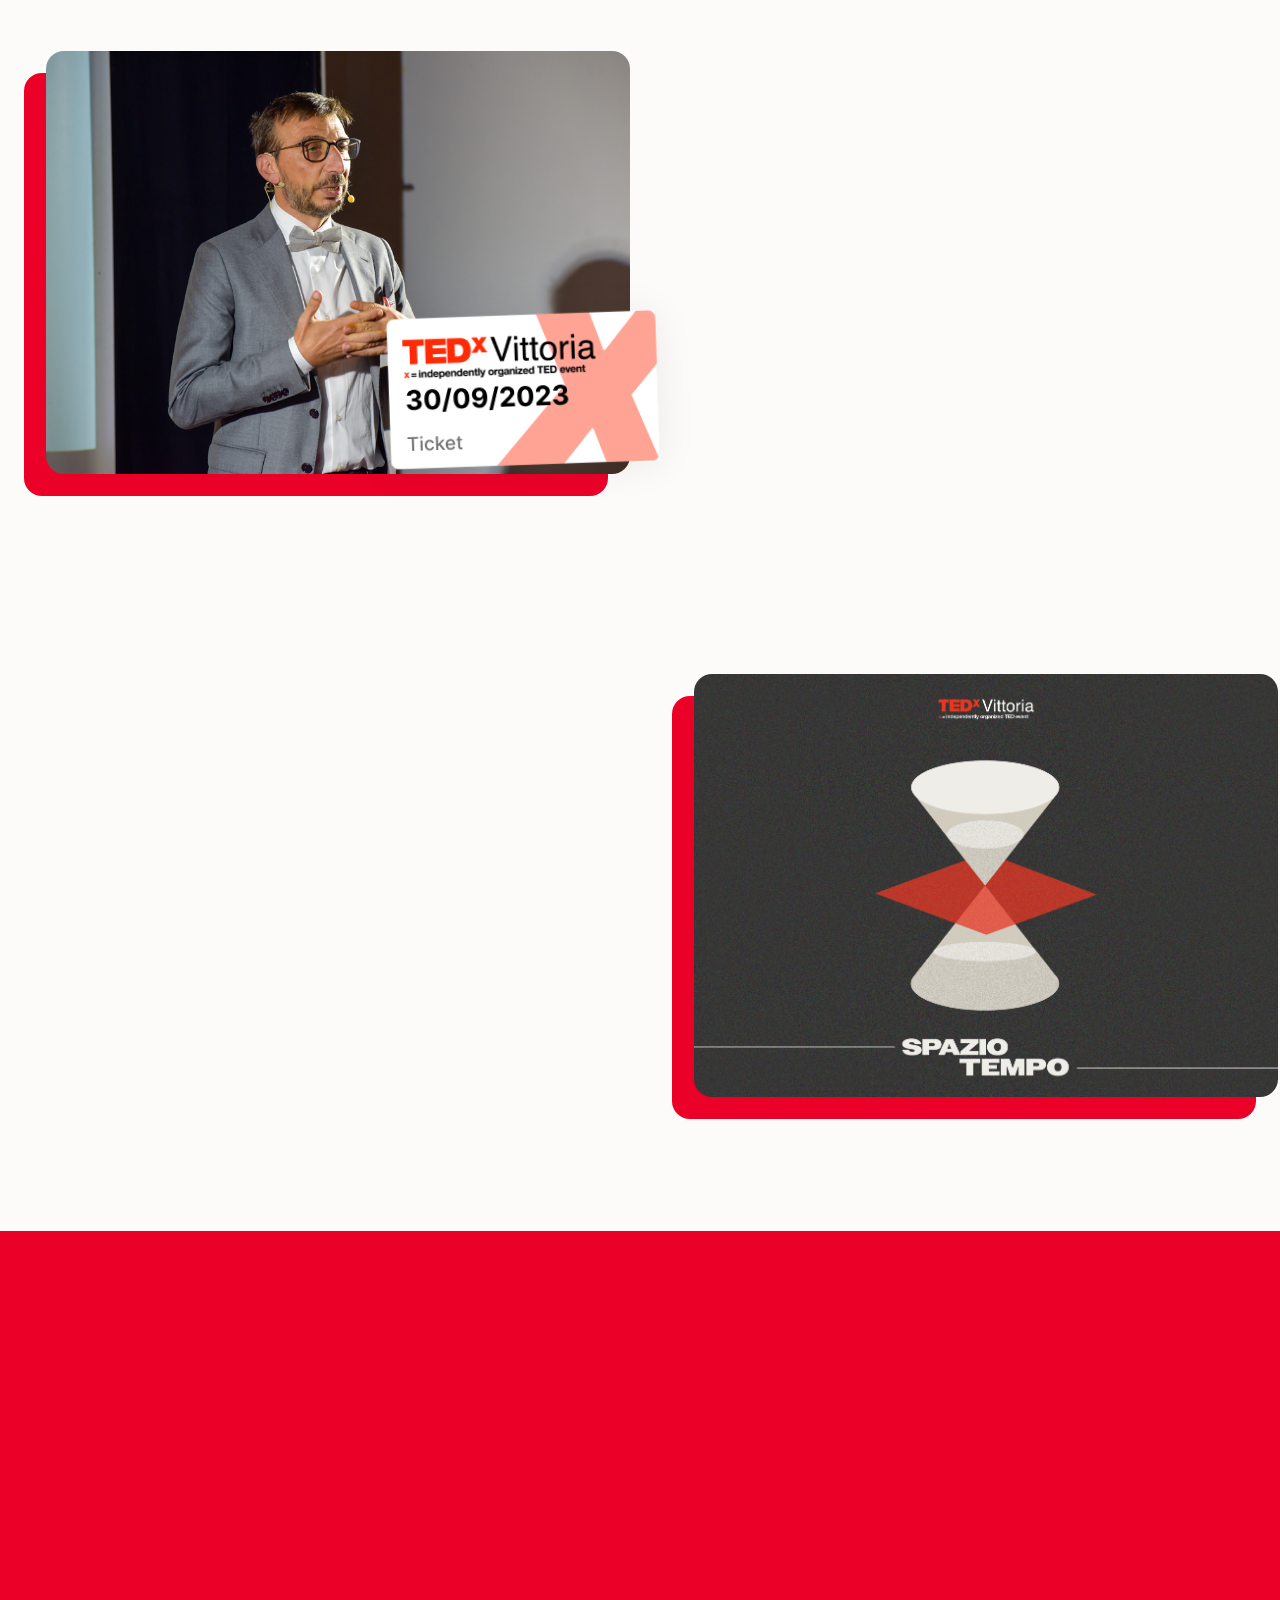
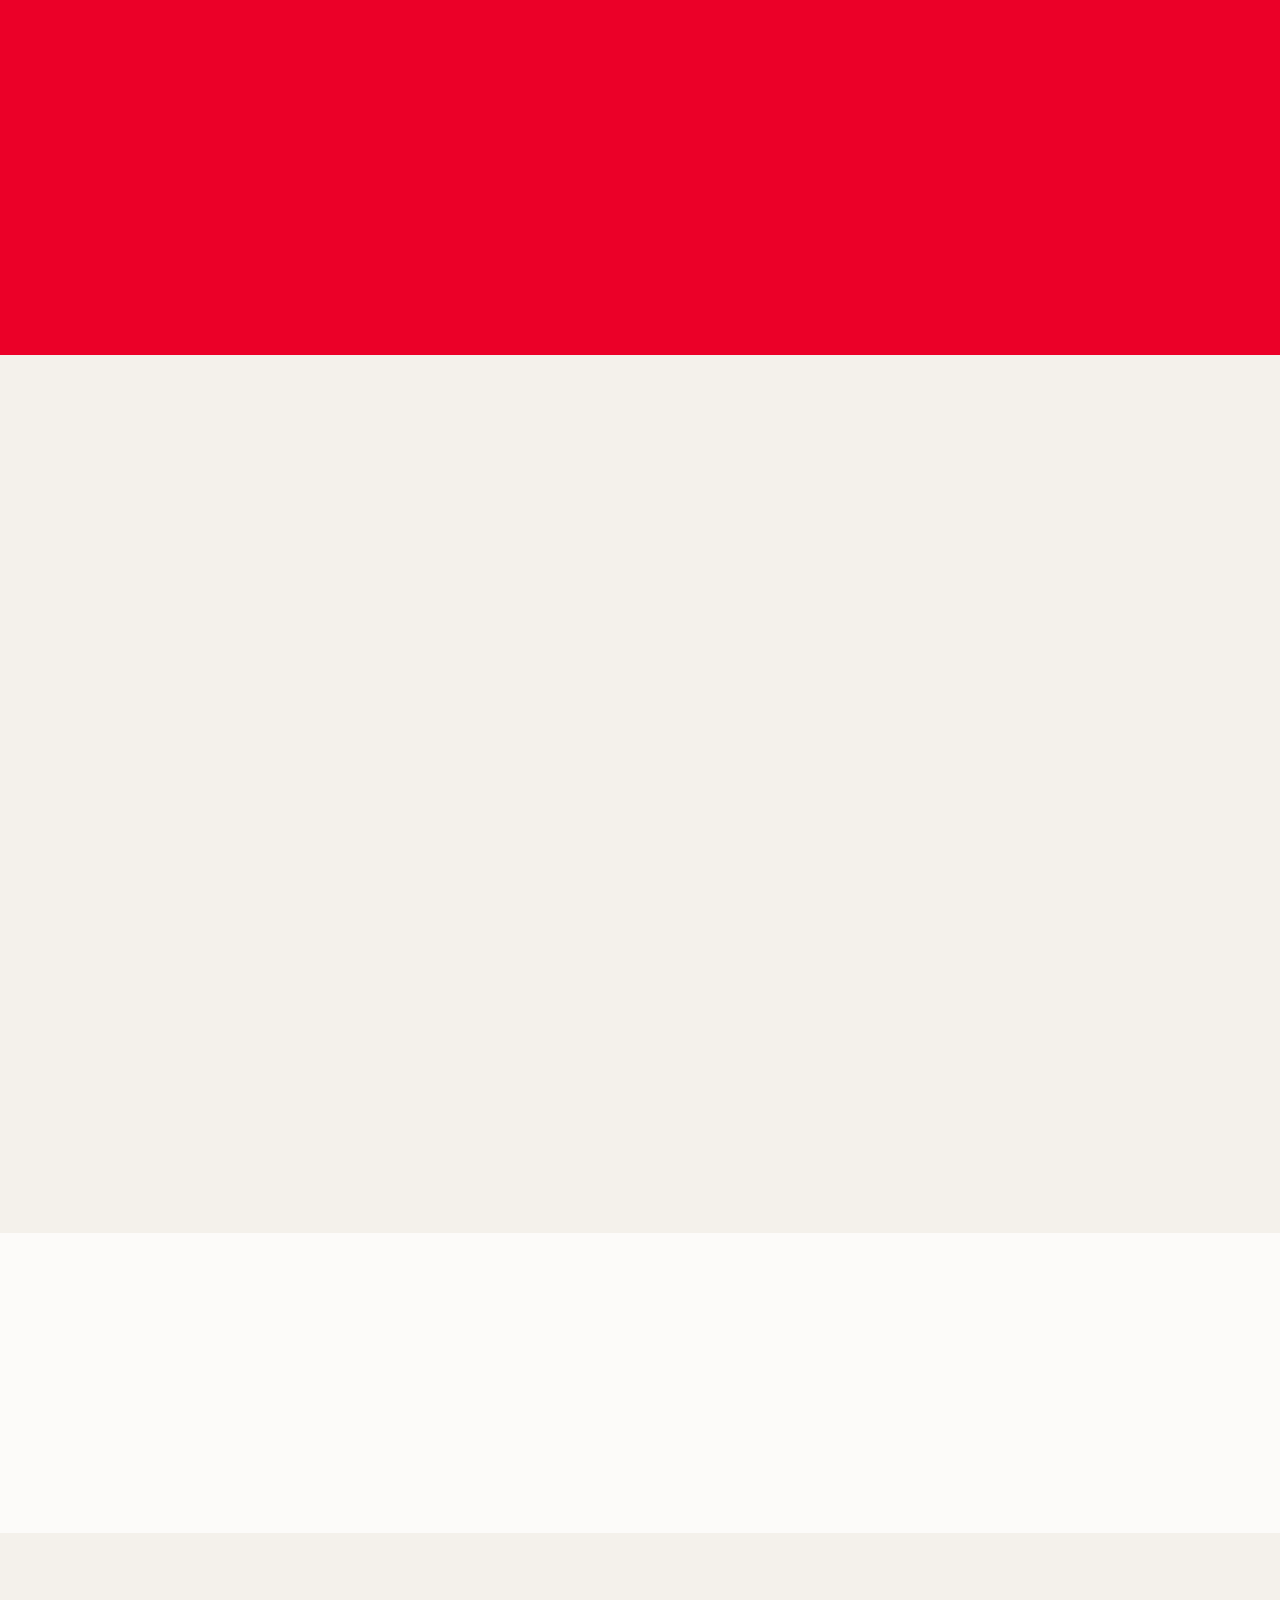
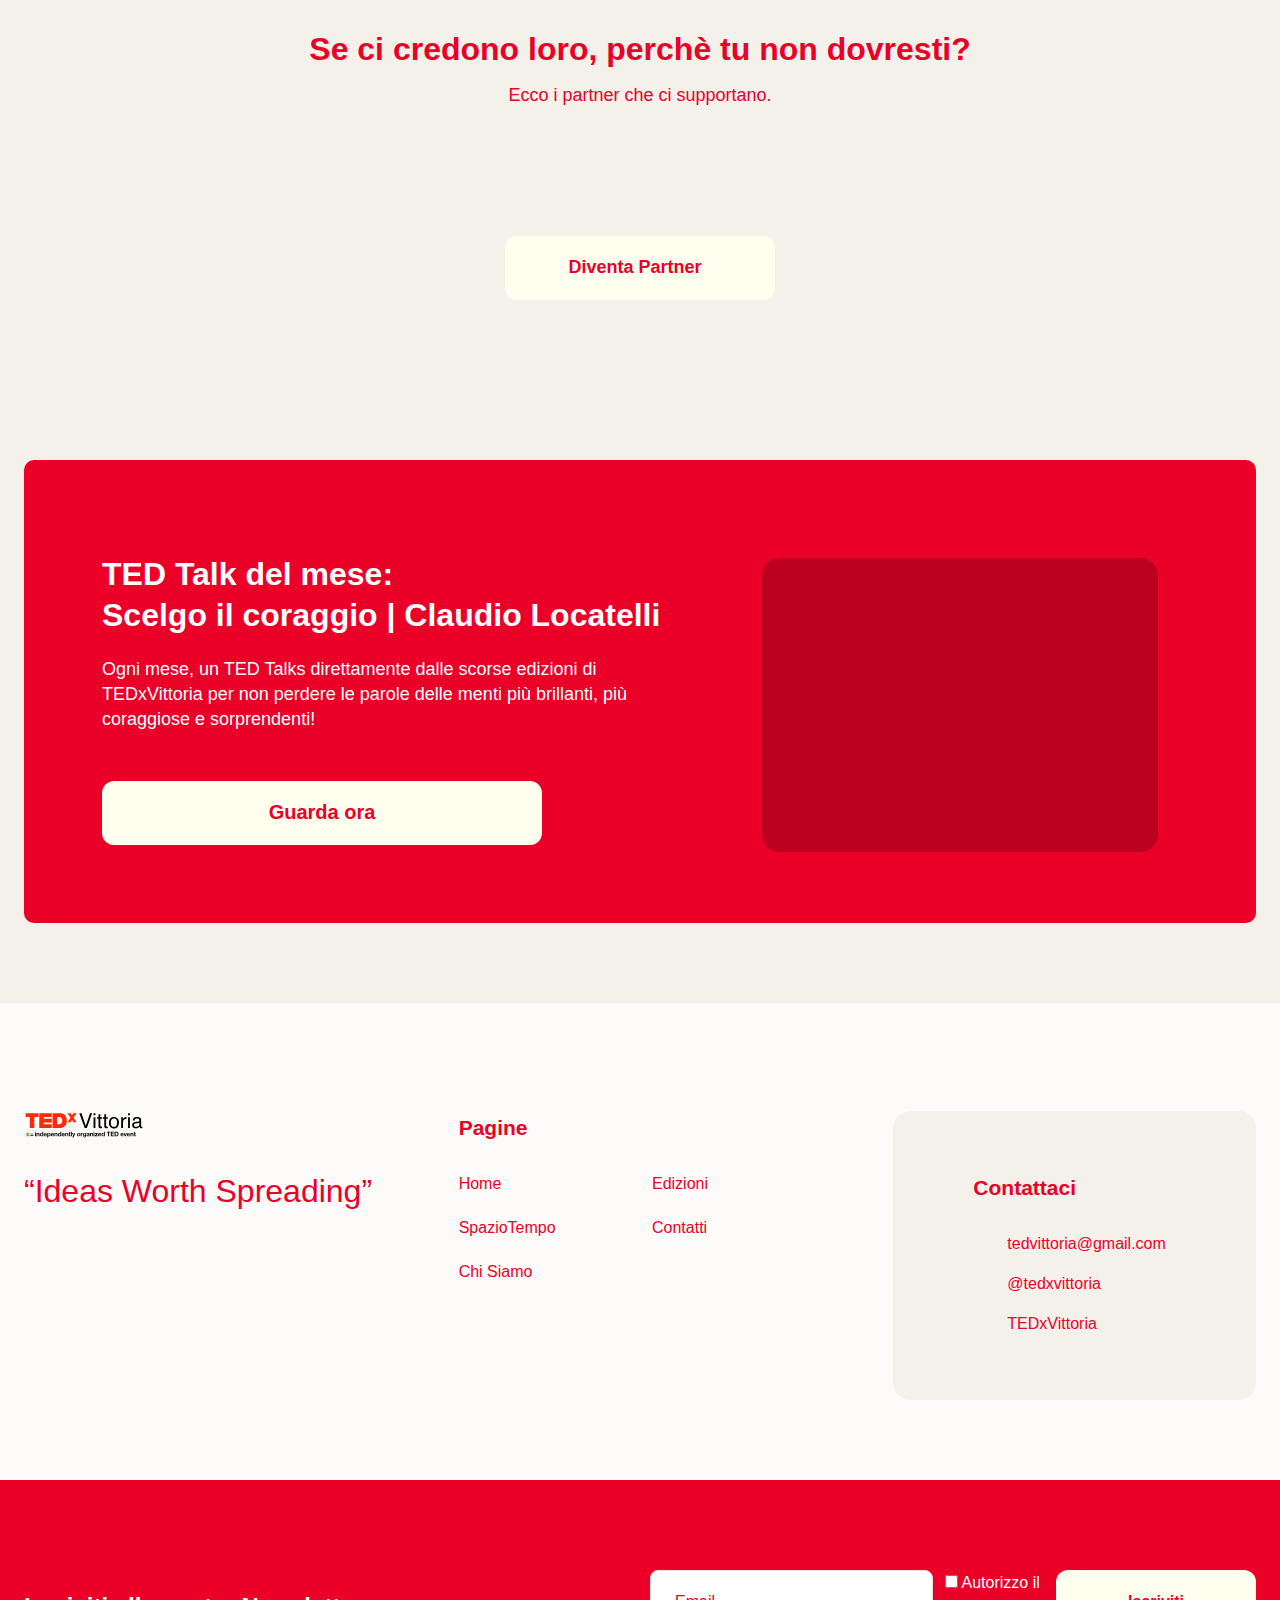
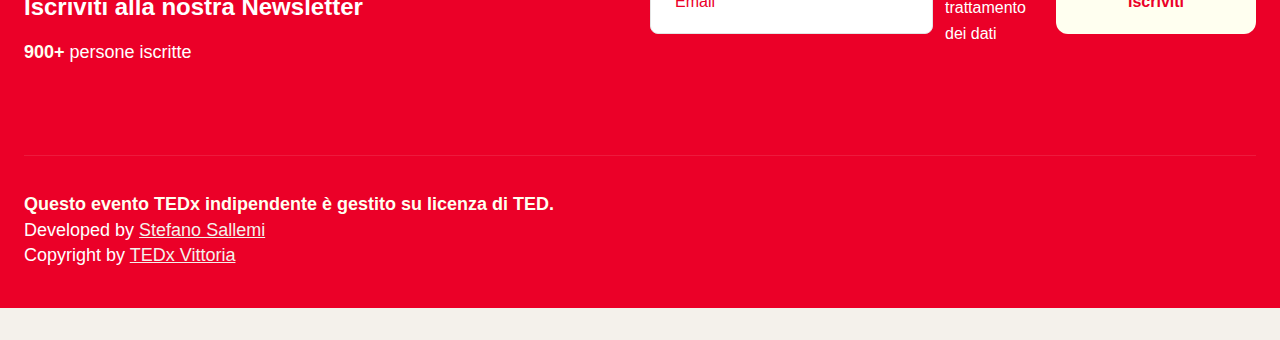
==== commit f20aacc1: "upt" ====
--- a/index.html
+++ b/index.html
@@ -37,9 +37,11 @@
       <div class="right-navbar">
         <nav role="navigation" class="nav-menu w-nav-menu"><a href="/home" aria-current="page"
             class="link-nav w-nav-link w--current">Home</a><a href="/spaziotempo"
-            class="link-nav w-nav-link">SpazioTempo</a><a href="/speakers" class="link-nav w-nav-link">Speakers</a><a
-            href="/chi-siamo" class="link-nav w-nav-link">Chi Siamo</a><a href="/edizioni"
-            class="link-nav w-nav-link">Edizioni</a><a href="/contatti" class="link-nav w-nav-link">Contatti</a>
+            class="link-nav w-nav-link">SpazioTempo</a><a href="/chi-siamo" class="link-nav w-nav-link">Chi Siamo</a><a
+            href="/edizioni" class="link-nav w-nav-link">Edizioni</a><a href="/contatti"
+            class="link-nav w-nav-link">TED Talk del mese</a>
+            <a href="#ted-talk-del-mese"
+            class="link-nav w-nav-link">Contatti</a>
           <div class="divider-nav"></div>
 
           </a><a href="https://webflow.com/templates/html/phoenix-course-school-website-template" target="_blank"
@@ -60,8 +62,8 @@
       background-position: center; 
   background-size: cover;" class="hero-block">
         <div data-w-id="1c0e6120-388c-98b2-af9c-fd3989b75d06" style="opacity:0" class="limit-790">
-          <h1 class="mega-h1">La nuova edizione di <br> TEDx Vittoria<br />"SPAZIOTEMPO" <br><span
-              class="span-italic">30</span> Settembre 2023.</h1>
+          <h1 style="font-weight: 300;" class="mega-h1">La <b>nuova edizione</b> di <br>
+            TEDxVittoria<br /><b>"SpazioTempo"</b> <br><span class="span-italic"><b>30</b></span> Settembre 2023.</h1>
           <div class="space-24"></div>
           <p class="paragraph-big home-subittle">Scopri il mondo, lo spazio e il tempo come non lo avevi mai
             visto prima d’ora.</p>
@@ -76,95 +78,12 @@
         </div>
       </div>
     </div>
-    <div class="section one-step-away-section wf-section">
-      <div class="main-container w-container">
-        <div class="w-layout-grid steps-grid">
-          <div id="w-node-c92ba1be-d3be-0d69-1295-2230ba8e196b-c24fd956"
-            data-w-id="c92ba1be-d3be-0d69-1295-2230ba8e196b" style="opacity:0" class="title-wrap-step-away">
-            <div class="space-50"></div>
-            <h2>It’s only a step away.</h2>
-            <div class="subtext">Join to change your life</div>
-            <div class="space-24"></div>
-            <p>Lorem ipsum dolor sit amet, consectetur adipiscing elit. Duis convallis nibh a lectus viverra
-              ullamcorper.
-              Nunc id congue tortor. Mauris non sodales sapien, eu iaculis ante.</p>
-          </div>
-          <div id="w-node-d8a2a5c8-672a-4c91-227f-777a18b7f0b8-c24fd956" class="usps-block">
-            <div class="usps-wrap">
-              <div class="step-tile">
-                <div class="step-icon"><img
-                    src="https://assets.website-files.com/63bc1e3983475d58fd4fd957/63bc1e3983475d1f854fd9b0_Group%20Icon.svg"
-                    loading="lazy" alt="" /></div>
-                <div>
-                  <h3 class="no-margins">Trusted by millions</h3>
-                  <div class="space-08"></div>
-                  <p>All our courses will be available to you anytime to watch offline.</p>
-                </div>
-              </div>
-              <div class="step-tile">
-                <div class="step-icon"><img
-                    src="https://assets.website-files.com/63bc1e3983475d58fd4fd957/63bc1e3983475d44dc4fd971_article-line.svg"
-                    loading="lazy" alt="" /></div>
-                <div>
-                  <h3 class="no-margins">Certificate awarded</h3>
-                  <div class="space-08"></div>
-                  <p>All our courses will be available to you anytime to watch offline.</p>
-                </div>
-              </div>
-            </div>
-            <div class="usps-wrap">
-              <div class="step-tile">
-                <div class="step-icon"><img
-                    src="https://assets.website-files.com/63bc1e3983475d58fd4fd957/63bc1e3983475dbc9a4fd974_question-answer-line.svg"
-                    loading="lazy" alt="" /></div>
-                <div>
-                  <h3 class="no-margins">Chat online</h3>
-                  <div class="space-08"></div>
-                  <p>All our courses will be available to you anytime to watch offline.</p>
-                </div>
-              </div>
-              <div class="step-tile">
-                <div class="step-icon"><img
-                    src="https://assets.website-files.com/63bc1e3983475d58fd4fd957/63bc1e3983475d436c4fd978_checkbox-circle-line.svg"
-                    loading="lazy" alt="" /></div>
-                <div>
-                  <h3 class="no-margins">Made by professionals</h3>
-                  <div class="space-08"></div>
-                  <p>All our courses will be available to you anytime to watch offline.</p>
-                </div>
-              </div>
-            </div>
-            <div class="usps-wrap">
-              <div class="step-tile">
-                <div class="step-icon"><img
-                    src="https://assets.website-files.com/63bc1e3983475d58fd4fd957/63bc1e3983475d13764fd970_download-cloud-2-line.svg"
-                    loading="lazy" alt="" /></div>
-                <div>
-                  <h3 class="no-margins">Available offline</h3>
-                  <div class="space-08"></div>
-                  <p>All our courses will be available to you anytime to watch offline.</p>
-                </div>
-              </div>
-              <div class="step-tile">
-                <div class="step-icon"><img
-                    src="https://assets.website-files.com/63bc1e3983475d58fd4fd957/63bc1e3983475df7124fd985_video-line.svg"
-                    loading="lazy" alt="" /></div>
-                <div>
-                  <h3 class="no-margins">600+ hours of classes</h3>
-                  <div class="space-08"></div>
-                  <p>All our courses will be available to you anytime to watch offline.</p>
-                </div>
-              </div>
-            </div>
-          </div>
-        </div>
-      </div>
-    </div>
+
     <div class="section light color-image-section first-image-section wf-section">
       <div class="main-container w-container">
         <div class="w-layout-grid grid-halves home-image-grid">
           <div id="w-node-b322db65-602f-2a55-633d-e1bf3d9512bf-c24fd956"
-            data-w-id="b322db65-602f-2a55-633d-e1bf3d9512bf" style="opacity:0" class="title-wrap-home-image-section">
+            data-w-id="b322db65-602f-2a55-633d-e1bf3d9512bf" style="opacity:0;" class="title-wrap-home-image-section">
             <h2>TEDxVittoria<br>“ideas worth spreading”</h2>
             <p class="text-medium">Come ogni TEDx in tutto il mondo, anche TEDxVittoria è dove l’innovazione, le idee e
               le
@@ -192,19 +111,11 @@
             </div>
           </div>
           <div id="w-node-f5f5232b-9863-d567-41d6-ca925adab60e-c24fd956" class="colored-block">
-            <div class="card-wrap"><img
-                src="https://assets.website-files.com/63bc1e3983475d58fd4fd957/63bc1e3983475d2f2d4fd9f3_Card-1.svg"
-                loading="lazy" alt="" class="card-1" /><img
-                src="https://assets.website-files.com/63bc1e3983475d58fd4fd957/63bc1e3983475d04134fd9f1_Card-2.svg"
-                loading="lazy" alt="" class="card-2" /><img
-                src="https://assets.website-files.com/63bc1e3983475d58fd4fd957/63bc1e3983475d9ccb4fd9f2_Card-3.svg"
-                loading="lazy" alt="" class="card-3" /></div>
             <div id="w-node-_1e0e3b52-bf47-6ec1-f8ca-6b8e7f887344-c24fd956" class="home-image-wrap"><img
-                src="https://assets.website-files.com/63bc1e3983475d58fd4fd957/63bd89e4b8845a588ebc6f8f_GirlWorking.webp"
-                loading="lazy"
+                src="/img/hero-1.jpg" loading="lazy"
                 sizes="(max-width: 767px) 77vw, (max-width: 991px) 550px, (max-width: 1439px) 96vw, 1300px"
-                srcset="https://assets.website-files.com/63bc1e3983475d58fd4fd957/63bd89e4b8845a588ebc6f8f_GirlWorking-p-500.webp 500w, https://assets.website-files.com/63bc1e3983475d58fd4fd957/63bd89e4b8845a588ebc6f8f_GirlWorking-p-800.webp 800w, https://assets.website-files.com/63bc1e3983475d58fd4fd957/63bd89e4b8845a588ebc6f8f_GirlWorking-p-1080.webp 1080w, https://assets.website-files.com/63bc1e3983475d58fd4fd957/63bd89e4b8845a588ebc6f8f_GirlWorking.webp 1240w"
-                alt="" class="image" /></div>
+                srcset="/img/hero-1.jpg 500w, /img/hero-1.jpg 800w, /img/hero-1.jpg 1080w, /img/hero-1.jpg 1240w" alt=""
+                class="image" /></div>
           </div>
         </div>
       </div>
@@ -230,15 +141,14 @@
           </div>
           <div id="w-node-a1ce15bf-4f97-9abf-c40d-7a58ec6f1890-c24fd956"
             data-w-id="a1ce15bf-4f97-9abf-c40d-7a58ec6f1890" style="opacity:0" class="title-wrap-home-image-section">
-            <h2>Imagine your life financially independent and full of freedom.</h2>
+            <h2>Prenota il tuo posto!</h2>
             <div class="space-16"></div>
-            <p class="text-medium">You wake up in the morning without the stress of worrying about how you will pay your
-              bills, or whether you have enough money to cover your expenses. Instead, you have the peace of mind that
-              comes with knowing that your financial future is secure. You have the freedom to pursue your passions and
-              interests, whether that&#x27;s traveling the world, starting your own business, or simply enjoying more
-              time
-              with your loved ones.</p>
-            <div class="space-40"></div><a href="/blog" class="cta-link">Read success stories</a>
+            <p class="text-medium"><b>Un evento TEDx</b> è un’emozione unica, una <b>full immersion di sapere</b> e
+              conoscenza ma
+              soprattutto di idee e <b>TEDxVittoria</b> con la nuova edizione <b>SpazioTempo</b> non sarà da meno, i
+              posti sono pochi
+              e quest’anno la <b>bellezza è tanta</b> quindi non perdertelo! <br><br><br></p>
+            <div class="space-40"></div><a href="/biglietti" class="cta-link">Acquista il tuo biglietto</a>
           </div>
         </div>
       </div>
@@ -248,14 +158,26 @@
         <div class="w-layout-grid grid-halves home-image-grid">
           <div id="w-node-_6c11fe8d-765c-e360-7049-6c34bfd8b4da-c24fd956"
             data-w-id="6c11fe8d-765c-e360-7049-6c34bfd8b4da" style="opacity:0" class="title-wrap-home-image-section">
-            <h2>Our amazing teachers will guide you every step of the way.</h2>
+            <h2>SpazioTempo</h2>
             <div class="space-16"></div>
-            <p class="text-medium">We are incredibly fortunate to have a team of dedicated and passionate teachers who
-              are
-              committed to helping our students succeed. Whether you are just starting out on your educational journey
-              or
-              are working towards a specific goal, our teachers will be there to guide you every step of the way.</p>
-            <div class="space-40"></div><a href="/speakers" class="cta-link">Meet our teachers</a>
+            <p>
+              <br>
+              <b>TEDxVittoria 23</b> avrà come tema lo <b>spazio-tempo</b>. <br><br>
+
+              Andremo ad analizzare tutti gli aspetti dell’uno e dell’altro:<br> scopriremo il <b>tempo</b>,
+              inteso
+              come
+              <b>passato presente e futuro</b>;<br> scopriremo lo <b>spazio</b>: come luogo <b>fisico e
+                metafisico</b>, lo
+              spazio inteso come <b>terra</b> ma anche come <b>cosmo</b>.
+              <br><br>
+              10 speakers
+              <b>5 donne</b>, <b> 5 uomini</b>,
+              affronteranno tematiche che ci porteranno ad <b>aprire nuovi mondi</b>, ci mostrano i loro
+              <b>studi</b>, i
+              loro punti di <b>vista</b>, le loro <b>storie</b>, le loro <b>scoperte</b>;
+            </p>
+            <div class="space-40"></div><a href="/spaziotempo" class="cta-link">Scopri gli Speakers</a>
           </div>
           <div id="w-node-_6c11fe8d-765c-e360-7049-6c34bfd8b4f5-c24fd956" class="colored-block">
             <div id="w-node-_6c11fe8d-765c-e360-7049-6c34bfd8b4f6-c24fd956" class="home-image-wrap"><img
@@ -267,7 +189,7 @@
         </div>
       </div>
     </div>
-    <div class="section testimonial wf-section">
+    <!-- <div class="section testimonial wf-section">
       <div class="main-container w-container">
         <div data-w-id="cf44ff2e-89af-2769-1e79-0c1043eda4c6" style="opacity:0" class="title-wrap">
           <h2>What our students say</h2>
@@ -422,6 +344,61 @@
           <div class="slide-nav w-slider-nav w-round"></div>
         </div>
       </div>
+    </div> -->
+    <div class="section teacher wf-section">
+      <div class="main-container w-container">
+        <div data-w-id="64644953-c354-59ba-3004-41541dc898d7" style="opacity:0" class="title-wrap-center">
+          <div class="limit-626">
+            <h2>Conosci gli Speaker</h2>
+            <div class="space-24"></div>
+            <p class="text-medium text-height-180">I nostri <b>Speaker</b> sono il <b>cuore</b> dei nostri eventi.</p>
+          </div>
+        </div>
+        <div class="space-80"></div>
+        <div data-w-id="fe48c15c-1ddf-1385-38c8-f594ba3e0142" style="opacity:0" class="teacher-wrap">
+          <div class="teacher-card">
+            <div class="teacher-image-wrap"><img src="/img/speakers/virginia-benzi.webp" alt=""
+                sizes="(max-width: 479px) 100vw, (max-width: 767px) 77vw, 448px"
+                srcset="/img/speakers/virginia-benzi.webp 500w, /img/speakers/virginia-benzi.webp 800w, /img/speakers/virginia-benzi.webp 880w"
+                alt="" class="image" /></div>
+            <div class="block">
+              <div class="subtext text-color-accent-one">Divulgatrice Scientifica</div>
+              <div class="space-08"></div>
+              <h3 class="no-margins">Virginia Benzi</h3>
+            </div>
+          </div>
+          <div class="teacher-card">
+            <div class="teacher-image-wrap"><img
+              src="/img/speakers/lorenzo-colombo.webp"
+              alt="" sizes="(max-width: 479px) 100vw, (max-width: 767px) 77vw, 448px"
+              srcset="/img/speakers/lorenzo-colombo.webp 500w, /img/speakers/lorenzo-colombo.webp 800w, /img/speakers/lorenzo-colombo.webp 880w"
+              alt="" class="image" /></div>
+            <div class="block">
+              <div class="subtext text-color-accent-one">Astrofisico</div>
+              <div class="space-08"></div>
+              <h3 class="no-margins">Lorenzo Colombo</h3>
+            </div>
+          </div>
+          <div class="teacher-card">
+            <div class="teacher-image-wrap"><img
+              src="/img/speakers/federica-miceli.webp"
+              alt="" sizes="(max-width: 479px) 100vw, (max-width: 767px) 77vw, 448px"
+              srcset="/img/speakers/federica-miceli.webp 500w, /img/speakers/federica-miceli.webp 800w, /img/speakers/federica-miceli.webp 880w"alt="" class="image" /></div>
+            <div class="block">
+              <div class="subtext text-color-accent-one">Travel Blogger</div>
+              <div class="space-08"></div>
+              <h3 class="no-margins">Federica Miceli</h3>
+            </div>
+          </div>
+          <div class="teacher-button-wrap">
+            <div class="limit-270"><a href="/spaziotempo" class="cta left-icon w-inline-block">
+                <div>Scopri gli Speaker</div><img
+                  src="https://assets.website-files.com/63bc1e3983475d58fd4fd957/63bc1e3983475d3a884fd9c1_Button%20Icon.svg"
+                  loading="lazy" alt="" />
+              </a></div>
+          </div>
+        </div>
+      </div>
     </div>
     <div class="section wf-section">
       <div class="main-container w-container">
@@ -462,254 +439,31 @@
                 <p>Dialogo e Networking</p>
               </div>
             </div>
-            <div class="cta-wrap-highlighted-blog"><a href="https://www.youtube.com/@TEDx"
-                class="cta secondary w-button">Mostra Talks</a></div>
-          </div>
-        </div>
-      </div>
-    </div>
-    <div class="section light overflow wf-section">
-      <div class="main-container w-container">
-        <div data-w-id="a4d13d54-4376-2a86-4d95-aac6aadec791" class="title-wrap limit-650">
-          <h2>Leave the 9-5 system by joining one of our carefully designed courses.</h2>
-          <div class="space-16"></div>
-          <p class="text-medium">Our team follows agile methodologies to deliver projects on time and on budget, while
-            maintaining the highest standards of quality and user experience.</p>
-        </div>
-        <div class="space-32"></div>
-        <div data-delay="4000" data-animation="slide" class="course-slider w-slider" data-autoplay="false"
-          data-easing="ease" data-hide-arrows="false" data-disable-swipe="false"
-          data-w-id="a4d13d54-4376-2a86-4d95-aac6aadec798" data-autoplay-limit="0" data-nav-spacing="3"
-          data-duration="500" data-infinite="true">
-          <div class="mask w-slider-mask">
-            <div class="slide w-slide">
-              <div class="course-slide-card">
-                <div class="course-card-wrap">
-                  <div class="customer-testimonial-logo"><img
-                      src="https://assets.website-files.com/63bc1e3983475d58fd4fd957/63bea9563e8b7a1392b1f355_meta-1%201.svg"
-                      loading="lazy" width="45" alt="" class="icon-course-tile" /></div>
-                  <div class="block">
-                    <p class="paragraph-small text-color-grey">Basic</p>
-                    <h3 class="no-margins"><strong>Facebook Ads Basics</strong></h3>
-                  </div>
-                </div>
-                <div class="space-16"></div>
-                <p class="text-medium">Start selling your producst and services on Facebook. From targeting options to
-                  ad
-                  formats and campaign management, you&#x27;ll be a Facebook Ads pro in no time.</p>
-                <div class="course-card-divider"></div>
-                <div class="student-button-wrap no-margin"><a
-                    href="https://phoenix-course.webflow.io/product/facebook-ads-basics"
-                    class="cta secondary w-button">Join the course</a>
-                  <div class="student-wrap gap-8">
-                    <div class="student-group-wrap">
-                      <div class="student-avatar first-avatar"><img
-                          src="https://assets.website-files.com/63bc1e3983475d58fd4fd957/63bc1e3983475dad4c4fd9ad_Student%201.png"
-                          loading="lazy" width="29" alt="" /></div>
-                      <div class="student-avatar"><img
-                          src="https://assets.website-files.com/63bc1e3983475d58fd4fd957/63bc1e3983475d08494fd9f6_Student%202.png"
-                          loading="lazy" width="29" alt="" class="student-image" /></div>
-                      <div class="student-avatar"><img
-                          src="https://assets.website-files.com/63bc1e3983475d58fd4fd957/63bc1e3983475d2f934fd9ac_Student%203.png"
-                          loading="lazy" width="29" alt="" class="student-image" /></div>
-                      <div class="student-avatar"><img
-                          src="https://assets.website-files.com/63bc1e3983475d58fd4fd957/63bc1e3983475d46934fd9ae_Student%204.png"
-                          loading="lazy" width="29" alt="" class="student-image" /></div>
-                    </div>
-                    <p class="paragraph-xsmall">Trusted by over 10.000 students</p>
-                  </div>
-                </div>
-              </div>
-            </div>
-            <div class="slide w-slide">
-              <div class="course-slide-card">
-                <div class="course-card-wrap">
-                  <div class="customer-testimonial-logo"><img
-                      src="https://assets.website-files.com/63bc1e3983475d58fd4fd957/63bea956d326790ff4e14380_webflow-icon%201.svg"
-                      loading="lazy" width="45" alt="" class="icon-course-tile" /></div>
-                  <div class="block text-medium">
-                    <p class="paragraph-small text-color-grey">Advanced</p>
-                    <h3 class="no-margins">Webflow animations</h3>
-                  </div>
-                </div>
-                <div class="space-16"></div>
-                <p class="text-medium">Learn how to use webflow, a no-code web design tool, to create all kinds of
-                  animations that will enhance your designs and improve user experience.<strong><br /></strong></p>
-                <div class="course-card-divider"></div>
-                <div class="student-button-wrap no-margin"><a
-                    href="https://phoenix-course.webflow.io/category/development" class="cta secondary w-button">Join
-                    the
-                    course</a>
-                  <div class="student-wrap gap-8">
-                    <div class="student-group-wrap">
-                      <div class="student-avatar first-avatar"><img
-                          src="https://assets.website-files.com/63bc1e3983475d58fd4fd957/63bc1e3983475dad4c4fd9ad_Student%201.png"
-                          loading="lazy" width="29" alt="" /></div>
-                      <div class="student-avatar"><img
-                          src="https://assets.website-files.com/63bc1e3983475d58fd4fd957/63bc1e3983475d08494fd9f6_Student%202.png"
-                          loading="lazy" width="29" alt="" class="student-image" /></div>
-                      <div class="student-avatar"><img
-                          src="https://assets.website-files.com/63bc1e3983475d58fd4fd957/63bc1e3983475d2f934fd9ac_Student%203.png"
-                          loading="lazy" width="29" alt="" class="student-image" /></div>
-                      <div class="student-avatar"><img
-                          src="https://assets.website-files.com/63bc1e3983475d58fd4fd957/63bc1e3983475d46934fd9ae_Student%204.png"
-                          loading="lazy" width="29" alt="" class="student-image" /></div>
-                    </div>
-                    <p class="paragraph-xsmall">Trusted by over 10.000 students</p>
-                  </div>
-                </div>
-              </div>
-            </div>
-            <div class="slide w-slide">
-              <div class="course-slide-card">
-                <div class="course-card-wrap">
-                  <div class="customer-testimonial-logo"><img
-                      src="https://assets.website-files.com/63bc1e3983475d58fd4fd957/63bea956167b24c14453e3df_amazon-icon-1%201.svg"
-                      loading="lazy" width="45" alt="" class="icon-course-tile" /></div>
-                  <div class="block text-medium">
-                    <p class="paragraph-small text-color-grey">Advanced</p>
-                    <h3 class="no-margins">Amazon sales boost</h3>
-                  </div>
-                </div>
-                <div class="space-16"></div>
-                <p class="text-medium">Learn all the insider tricks and strategies to take your Amazon game to the next
-                  level. From optimizing your listings to increasing visibility and driving
-                  conversions.<strong><br /></strong></p>
-                <div class="course-card-divider"></div>
-                <div class="student-button-wrap no-margin"><a
-                    href="https://phoenix-course.webflow.io/product/amazon-sales-boost"
-                    class="cta secondary w-button">Join the course</a>
-                  <div class="student-wrap gap-8">
-                    <div class="student-group-wrap">
-                      <div class="student-avatar first-avatar"><img
-                          src="https://assets.website-files.com/63bc1e3983475d58fd4fd957/63bc1e3983475dad4c4fd9ad_Student%201.png"
-                          loading="lazy" width="29" alt="" /></div>
-                      <div class="student-avatar"><img
-                          src="https://assets.website-files.com/63bc1e3983475d58fd4fd957/63bc1e3983475d08494fd9f6_Student%202.png"
-                          loading="lazy" width="29" alt="" class="student-image" /></div>
-                      <div class="student-avatar"><img
-                          src="https://assets.website-files.com/63bc1e3983475d58fd4fd957/63bc1e3983475d2f934fd9ac_Student%203.png"
-                          loading="lazy" width="29" alt="" class="student-image" /></div>
-                      <div class="student-avatar"><img
-                          src="https://assets.website-files.com/63bc1e3983475d58fd4fd957/63bc1e3983475d46934fd9ae_Student%204.png"
-                          loading="lazy" width="29" alt="" class="student-image" /></div>
-                    </div>
-                    <p class="paragraph-xsmall">Trusted by over 10.000 students</p>
-                  </div>
-                </div>
-              </div>
-            </div>
-          </div>
-          <div class="left-arrow w-slider-arrow-left">
-            <div class="icon-32 w-embed"><svg xmlns="http://www.w3.org/2000/svg" width="32" height="32" fill="none">
-                <g clip-path="url(#a)">
-                  <path fill="currentColor"
-                    d="m10.438 14.667 7.152-7.152-1.886-1.886L5.334 16l10.37 10.37 1.886-1.885-7.152-7.152h16.229v-2.666h-16.23Z" />
-                </g>
-                <defs>
-                  <clipPath id="a">
-                    <path fill="#fff" d="M32 0H0v32h32z" />
-                  </clipPath>
-                </defs>
-              </svg></div>
-          </div>
-          <div class="right-arrow w-slider-arrow-right">
-            <div class="icon-32 w-embed"><svg xmlns="http://www.w3.org/2000/svg" width="32" height="32" fill="none">
-                <g clip-path="url(#a)">
-                  <path fill="currentColor"
-                    d="M21.562 14.667 14.41 7.515l1.886-1.886L26.666 16l-10.37 10.37-1.886-1.885 7.152-7.152H5.333v-2.666h16.23Z" />
-                </g>
-                <defs>
-                  <clipPath id="a">
-                    <path fill="#fff" d="M0 0h32v32H0z" />
-                  </clipPath>
-                </defs>
-              </svg></div>
-          </div>
-          <div class="slide-nav w-slider-nav w-round"></div>
-        </div>
-        <div class="space-56"></div>
+            <div class="cta-wrap-highlighted-blog"><a href="/edizioni" class="cta secondary w-button">Mostra Talks</a>
+            </div>
+          </div>
+        </div>
       </div>
     </div>
     <div class="section number wf-section">
       <div class="main-container w-container">
         <div data-w-id="9283e619-a857-60df-4273-09922bca61a7" style="opacity:0" class="number-wrap">
           <div class="number-tile">
-            <h1>98</h1>
-            <p>NPS Score</p>
+            <h1>4+</h1>
+            <p>Partner 2022</p>
           </div>
           <div class="number-tile tile-02">
-            <h1>3000+</h1>
-            <p>Satisfied alumni</p>
+            <h1>31.600+</h1>
+            <p>Visualizzazioni Scorsa Edizione</p>
           </div>
           <div class="number-tile tile-03">
-            <h1>400+</h1>
-            <p>Hours of recorded courses</p>
-          </div>
-          <div class="number-tile">
-            <h1>50+</h1>
-            <p>Newjoiners weekly</p>
-          </div>
-        </div>
-      </div>
-    </div>
-    <div class="section teacher wf-section">
-      <div class="main-container w-container">
-        <div data-w-id="64644953-c354-59ba-3004-41541dc898d7" style="opacity:0" class="title-wrap-center">
-          <div class="limit-626">
-            <h2>Conosci gli Speaker</h2>
-            <div class="space-24"></div>
-            <p class="text-medium text-height-180">I nostri Speaker sono il cuore dei nostri eventi.</p>
-          </div>
-        </div>
-        <div class="space-80"></div>
-        <div data-w-id="fe48c15c-1ddf-1385-38c8-f594ba3e0142" style="opacity:0" class="teacher-wrap">
-          <div class="teacher-card">
-            <div class="teacher-image-wrap"><img
-                src="https://assets.website-files.com/63bc1e3983475d58fd4fd957/63bc1e3983475dd20a4fd9bc_Teacher%203.webp"
-                loading="lazy" sizes="(max-width: 479px) 93vw, (max-width: 767px) 94vw, (max-width: 1439px) 22vw, 301px"
-                srcset="https://assets.website-files.com/63bc1e3983475d58fd4fd957/63bc1e3983475dd20a4fd9bc_Teacher%25203-p-500.png 500w, https://assets.website-files.com/63bc1e3983475d58fd4fd957/63bc1e3983475dd20a4fd9bc_Teacher%203.webp 602w"
-                alt="" class="image" /></div>
-            <div class="block">
-              <div class="subtext text-color-accent-one">SEO expert</div>
-              <div class="space-08"></div>
-              <h3 class="no-margins">Marianna Levchenko</h3>
-            </div>
-          </div>
-          <div class="teacher-card">
-            <div class="teacher-image-wrap"><img
-                src="https://assets.website-files.com/63bc1e3983475d58fd4fd957/63bc1e3983475d56164fd9bb_Teacher%201.webp"
-                loading="lazy" sizes="(max-width: 479px) 93vw, (max-width: 767px) 94vw, (max-width: 1439px) 22vw, 301px"
-                srcset="https://assets.website-files.com/63bc1e3983475d58fd4fd957/63bc1e3983475d56164fd9bb_Teacher%25201-p-500.png 500w, https://assets.website-files.com/63bc1e3983475d58fd4fd957/63bc1e3983475d56164fd9bb_Teacher%201.webp 602w"
-                alt="" class="image" /></div>
-            <div class="block">
-              <div class="subtext text-color-accent-one">SEO expert</div>
-              <div class="space-08"></div>
-              <h3 class="no-margins">Leo Grant</h3>
-            </div>
-          </div>
-          <div class="teacher-card">
-            <div class="teacher-image-wrap"><img
-                src="https://assets.website-files.com/63bc1e3983475d58fd4fd957/63bc1e3983475d393b4fd9ba_Teacher%202.webp"
-                loading="lazy" sizes="(max-width: 479px) 93vw, (max-width: 767px) 94vw, (max-width: 1439px) 22vw, 301px"
-                srcset="https://assets.website-files.com/63bc1e3983475d58fd4fd957/63bc1e3983475d393b4fd9ba_Teacher%25202-p-500.png 500w, https://assets.website-files.com/63bc1e3983475d58fd4fd957/63bc1e3983475d393b4fd9ba_Teacher%202.webp 602w"
-                alt="" class="image" /></div>
-            <div class="block">
-              <div class="subtext text-color-accent-one">SEO expert</div>
-              <div class="space-08"></div>
-              <h3 class="no-margins">Robert Lewandowski</h3>
-            </div>
-          </div>
-          <div class="teacher-button-wrap">
-            <div class="limit-270"><a href="/speakers" class="cta left-icon w-inline-block">
-                <div>See all teachers</div><img
-                  src="https://assets.website-files.com/63bc1e3983475d58fd4fd957/63bc1e3983475d3a884fd9c1_Button%20Icon.svg"
-                  loading="lazy" alt="" />
-              </a></div>
-          </div>
-        </div>
-      </div>
-    </div>
+            <h1>120+</h1>
+            <p>Spettatori dal vivo</p>
+          </div>
+        </div>
+      </div>
+    </div>
+    
     <div class="section brand wf-section">
       <div class="main-container w-container">
         <div data-w-id="64d79edd-2fc5-4771-1194-c8a4af0a6431" class="title-wrap-center">
@@ -728,53 +482,33 @@
             loading="lazy" alt="" class="brand-logo" /></div>
       </div>
       <div class="teacher-button-wrap">
-        <div class="limit-270"><a href="/speakers" class="cta left-icon w-inline-block">
+        <div class="limit-270"><a href="/spaziotempo" class="cta left-icon w-inline-block">
             <div>Diventa Partner</div><img
               src="https://assets.website-files.com/63bc1e3983475d58fd4fd957/63bc1e3983475d3a884fd9c1_Button%20Icon.svg"
               loading="lazy" alt="" />
           </a></div>
       </div>
     </div>
-    <div class="section wf-section">
+    <div class="section wf-section" id="ted-talk-del-mese">
       <div class="main-container w-container">
         <div data-w-id="65f4b1bb-63fd-1b6c-4e51-e72e1b9b1836" class="cta-block">
           <div class="w-layout-grid cta-grid">
             <div id="w-node-_65f4b1bb-63fd-1b6c-4e51-e72e1b9b1838-1b9b1834" class="block">
               <div class="limit-560">
-                <h2>Why don’t you start today?</h2>
+                <h2>TED Talk del mese: <br>
+                  Scelgo il coraggio | Claudio Locatelli</h2>
                 <div class="space-08"></div>
-                <p>Lorem ipsum dolor sit amet, consectetur adipiscing elit. Pellentesque sit amet sem blandit, suscipit
-                  lectus ac, molestie magna.</p>
-              </div>
-              <div class="cta-button-wrap"><a href="https://phoenix-course.webflow.io/category/marketing"
-                  class="cta w-button">Enroll now</a>
-                <div class="space-32"></div>
-                <div class="student-wrap gap-16">
-                  <div class="student-group-wrap">
-                    <div class="student-avatar-big first-avatar"><img
-                        src="https://assets.website-files.com/63bc1e3983475d58fd4fd957/63bc1e3983475dad4c4fd9ad_Student%201.png"
-                        loading="lazy" width="29" alt="" /></div>
-                    <div class="student-avatar-big"><img
-                        src="https://assets.website-files.com/63bc1e3983475d58fd4fd957/63bc1e3983475d08494fd9f6_Student%202.png"
-                        loading="lazy" width="29" alt="" class="student-image" /></div>
-                    <div class="student-avatar-big"><img
-                        src="https://assets.website-files.com/63bc1e3983475d58fd4fd957/63bc1e3983475d2f934fd9ac_Student%203.png"
-                        loading="lazy" width="29" alt="" class="student-image" /></div>
-                    <div class="student-avatar-big"><img
-                        src="https://assets.website-files.com/63bc1e3983475d58fd4fd957/63bc1e3983475d46934fd9ae_Student%204.png"
-                        loading="lazy" width="29" alt="" class="student-image" /></div>
-                  </div>
-                  <p class="paragraph-small">Trusted by over 10.000 students</p>
-                </div>
+                <p>Ogni mese, un TED Talks direttamente dalle scorse edizioni di TEDxVittoria per non perdere le parole
+                  delle menti più brillanti, più coraggiose e sorprendenti!</p>
+              </div>
+              <div class="cta-button-wrap"><a href="#" class="cta w-button">Guarda ora</a>
               </div>
             </div>
             <div id="w-node-_65f4b1bb-63fd-1b6c-4e51-e72e1b9b184f-1b9b1834" class="block">
               <div id="w-node-_65f4b1bb-63fd-1b6c-4e51-e72e1b9b1850-1b9b1834" class="cta-image-wrap"><img
-                  src="https://assets.website-files.com/63bc1e3983475d58fd4fd957/63bc1e3983475dcd1a4fd9c2_CTA%20Image.webp"
-                  loading="lazy"
+                  src="img/claudio-locatelli.jpg" loading="lazy"
                   sizes="(max-width: 479px) 100vw, (max-width: 991px) 85vw, (max-width: 1439px) 84vw, 1144px"
-                  srcset="https://assets.website-files.com/63bc1e3983475d58fd4fd957/63bc1e3983475dcd1a4fd9c2_CTA%2520Image-p-500.png 500w, https://assets.website-files.com/63bc1e3983475d58fd4fd957/63bc1e3983475dcd1a4fd9c2_CTA%20Image.webp 764w"
-                  alt="" class="image" /></div>
+                  srcset="img/claudio-locatelli.jpg 500w, img/claudio-locatelli.jpg 764w" alt="" class="image" /></div>
               <div class="colored-block cta"></div>
             </div>
           </div>
@@ -797,6 +531,9 @@
                     loading="lazy" alt="" /></a><a href="https://instagram.com/tedxvittoria"
                   class="social-link w-inline-block"><img
                     src="https://assets.website-files.com/63bc1e3983475d58fd4fd957/63bc1e3983475d06764fd9ec_Instragram%20Icon.svg"
+                    loading="lazy" alt="" /></a><a href="https://www.linkedin.com/company/tedxvittoria/"
+                  class="social-link w-inline-block"><img
+                    src="https://assets.website-files.com/63bc1e3983475d58fd4fd957/63bc1e3983475d2ece4fd9db_LinkedIn%20Icon.svg"
                     loading="lazy" alt="" /></a></div>
             </div>
             <div id="w-node-_5a56e052-7257-4202-2fd3-68c3078a0aee-078a0adc" class="footer-column">
@@ -806,12 +543,11 @@
                 <div class="footer-block">
                   <a href="/home" aria-current="page" class="footer-link w--current">Home</a>
                   <a href="/spaziotempo" class="footer-link">SpazioTempo</a>
-                  <a href="/speakers" class="footer-link">Speakers</a>
+                  <a href="/chi-siamo" class="footer-link">Chi Siamo</a>
                 </div>
                 <div class="footer-block">
-                  <a href="/chi-siamo" class="footer-link">Chi Siamo</a>
                   <a href="/edizioni" class="footer-link">Edizioni</a>
-                  <a href="/contatti" class="footer-link">Contattaci</a>
+                  <a href="/contatti" class="footer-link">Contatti</a>
                 </div>
               </div>
             </div>
@@ -861,10 +597,15 @@
               </div>
             </div>
             <div id="w-node-_5a56e052-7257-4202-2fd3-68c3078a0b2f-078a0adc" class="form-block w-form">
-              <form id="email-form" name="email-form" data-name="Email Form" method="get" class="newsletter-form"><input
-                  type="email" class="newsletter-text-field w-input" maxlength="256" name="Email-2" data-name="Email 2"
-                  placeholder="Email" id="Email-2" /><input type="submit" value="Iscriviti" data-wait="Attendi..."
-                  class="cta subscribe w-button" /></form>
+              <form id="myForm" name="email-form" data-name="Email Form" method="get" class="newsletter-form">
+                <input type="email" id="email" name="email" class="newsletter-text-field w-input" maxlength="256"
+                  data-name="Email 2" placeholder="Email" required />
+                <label for="consent" class="checkbox-label">
+                  <input type="checkbox" id="consent" name="consent" class="consent-checkbox" required />
+                  Autorizzo il trattamento dei dati
+                </label>
+                <input type="submit" value="Iscriviti" data-wait="Attendi..." class="cta subscribe w-button" />
+              </form>
               <div class="success-message w-form-done">
                 <div>Grazie! La tua richiesta è stata ricevuta!</div>
               </div>
@@ -884,6 +625,39 @@
       </div>
     </div>
 
+    <script>
+      const form = document.getElementById('myForm');
+      form.addEventListener('submit', handleSubmit);
+
+      function handleSubmit(event) {
+        event.preventDefault(); // Evita l'invio del modulo predefinito
+
+        const emailInput = document.getElementById('email');
+        const email = emailInput.value;
+
+        // Validazione dell'email, se necessario
+        // ...
+
+        // Invio della richiesta a Google Moduli
+        const url = 'https://docs.google.com/forms/d/e/1FAIpQLSfvPO1ay2E0Ri7v0ySYVX_iDTeNy0-DhaecCeYYi6PlobLs0g/formResponse'; // Sostituisci YOUR_FORM_ID con l'ID del tuo modulo
+        const data = new URLSearchParams();
+        data.append('entry.259283960', email); // Sostituisci YOUR_EMAIL_FIELD_ID con l'ID del campo email nel modulo
+
+        fetch(url, {
+          method: 'POST',
+          body: data
+        })
+          .then(response => {
+            // Gestisci la risposta del server (opzionale)
+            console.log('Email inviata con successo');
+          })
+          .catch(error => {
+            // Gestisci gli errori (opzionale)
+            console.error('Si è verificato un errore durante l\'invio dell\'email:', error);
+          });
+      }
+    </script>
+
     <script src="https://d3e54v103j8qbb.cloudfront.net/js/jquery-3.5.1.min.dc5e7f18c8.js?site=63bc1e3983475d58fd4fd957"
       type="text/javascript" integrity="sha256-9/aliU8dGd2tb6OSsuzixeV4y/faTqgFtohetphbbj0="
       crossorigin="anonymous"></script>
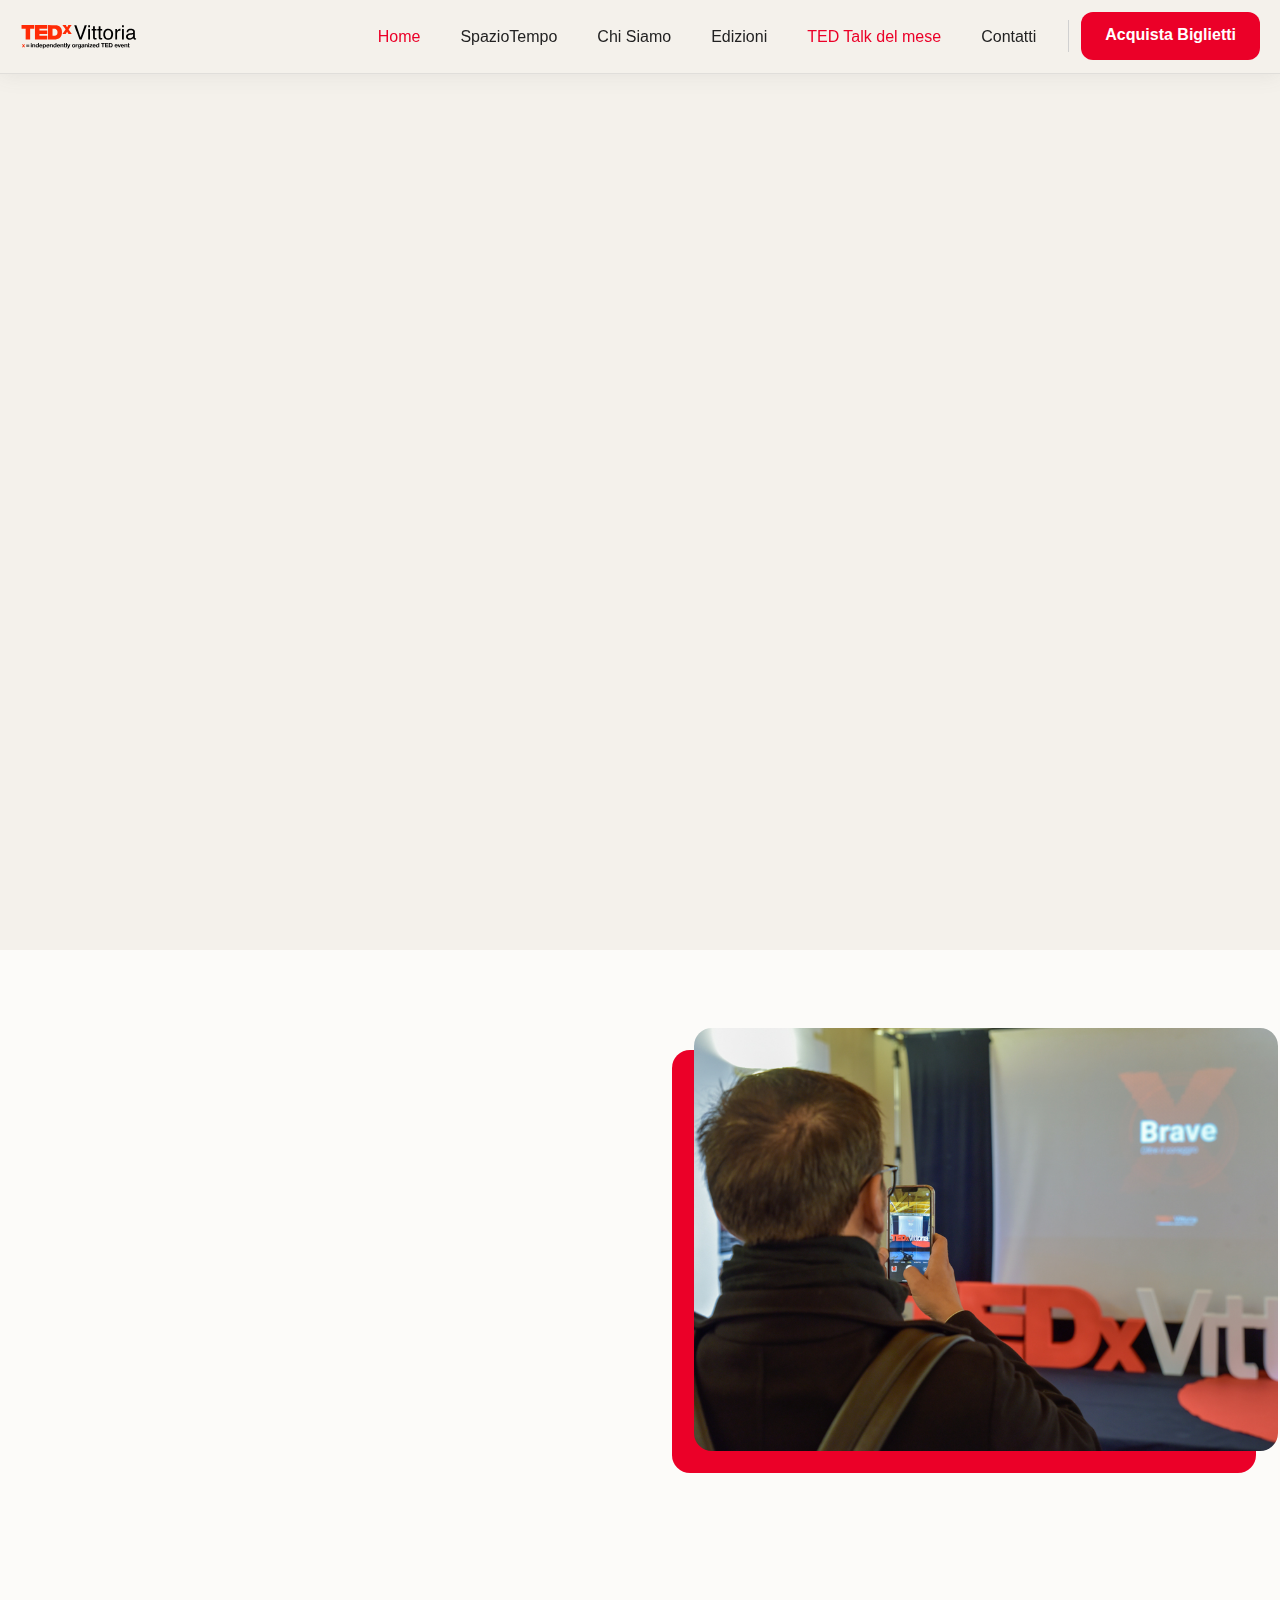
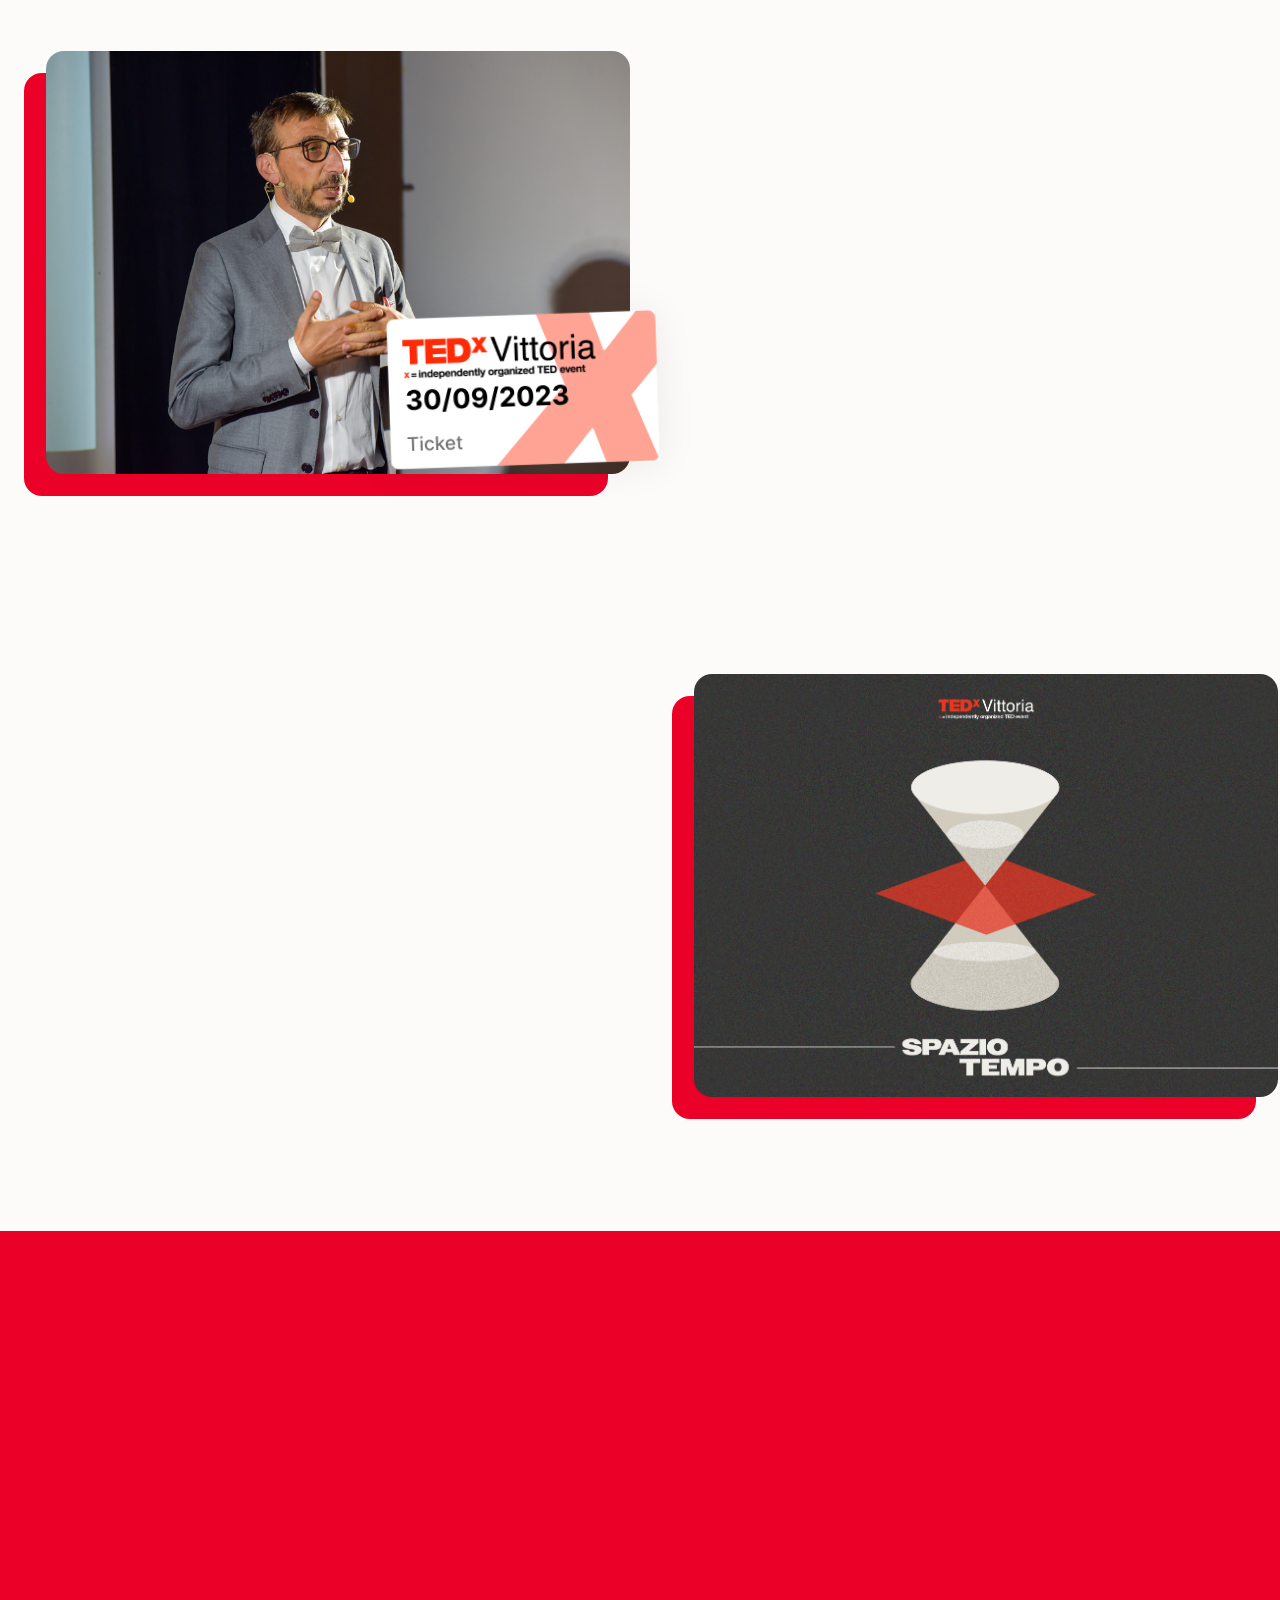
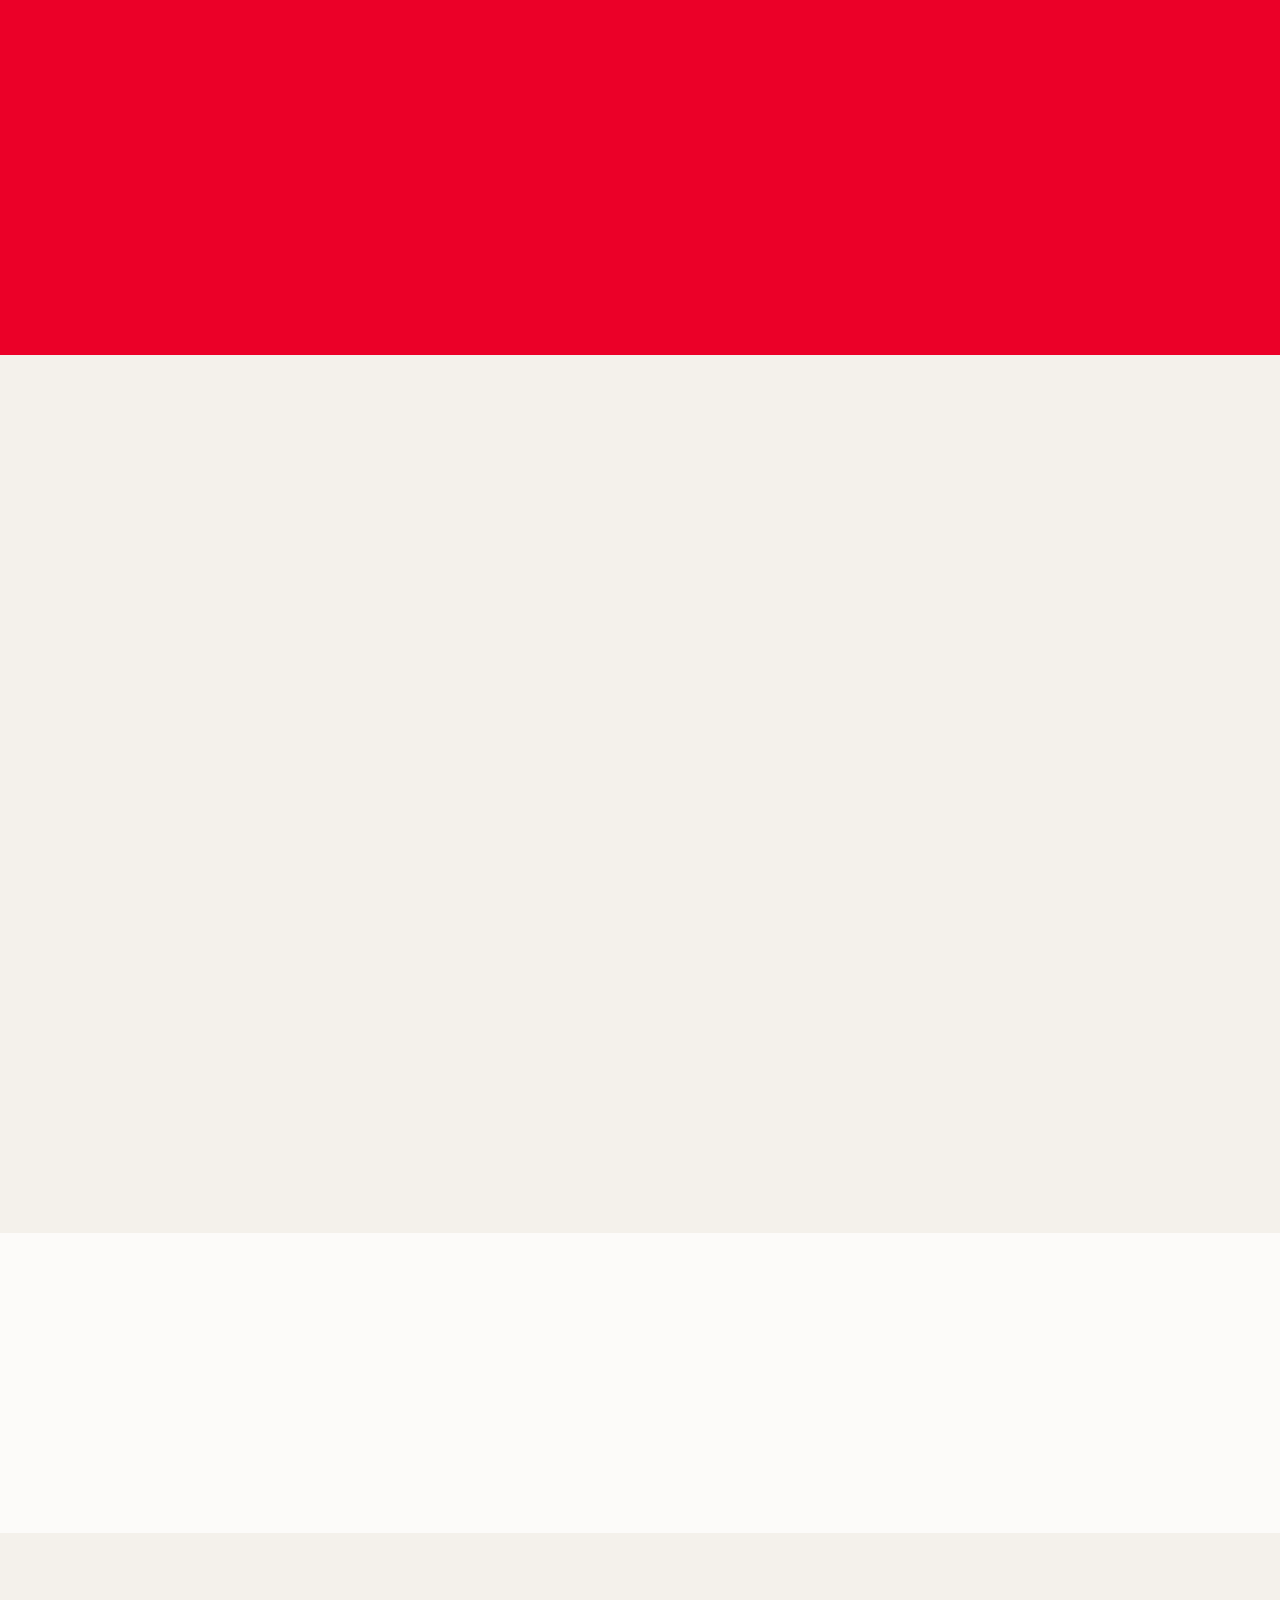
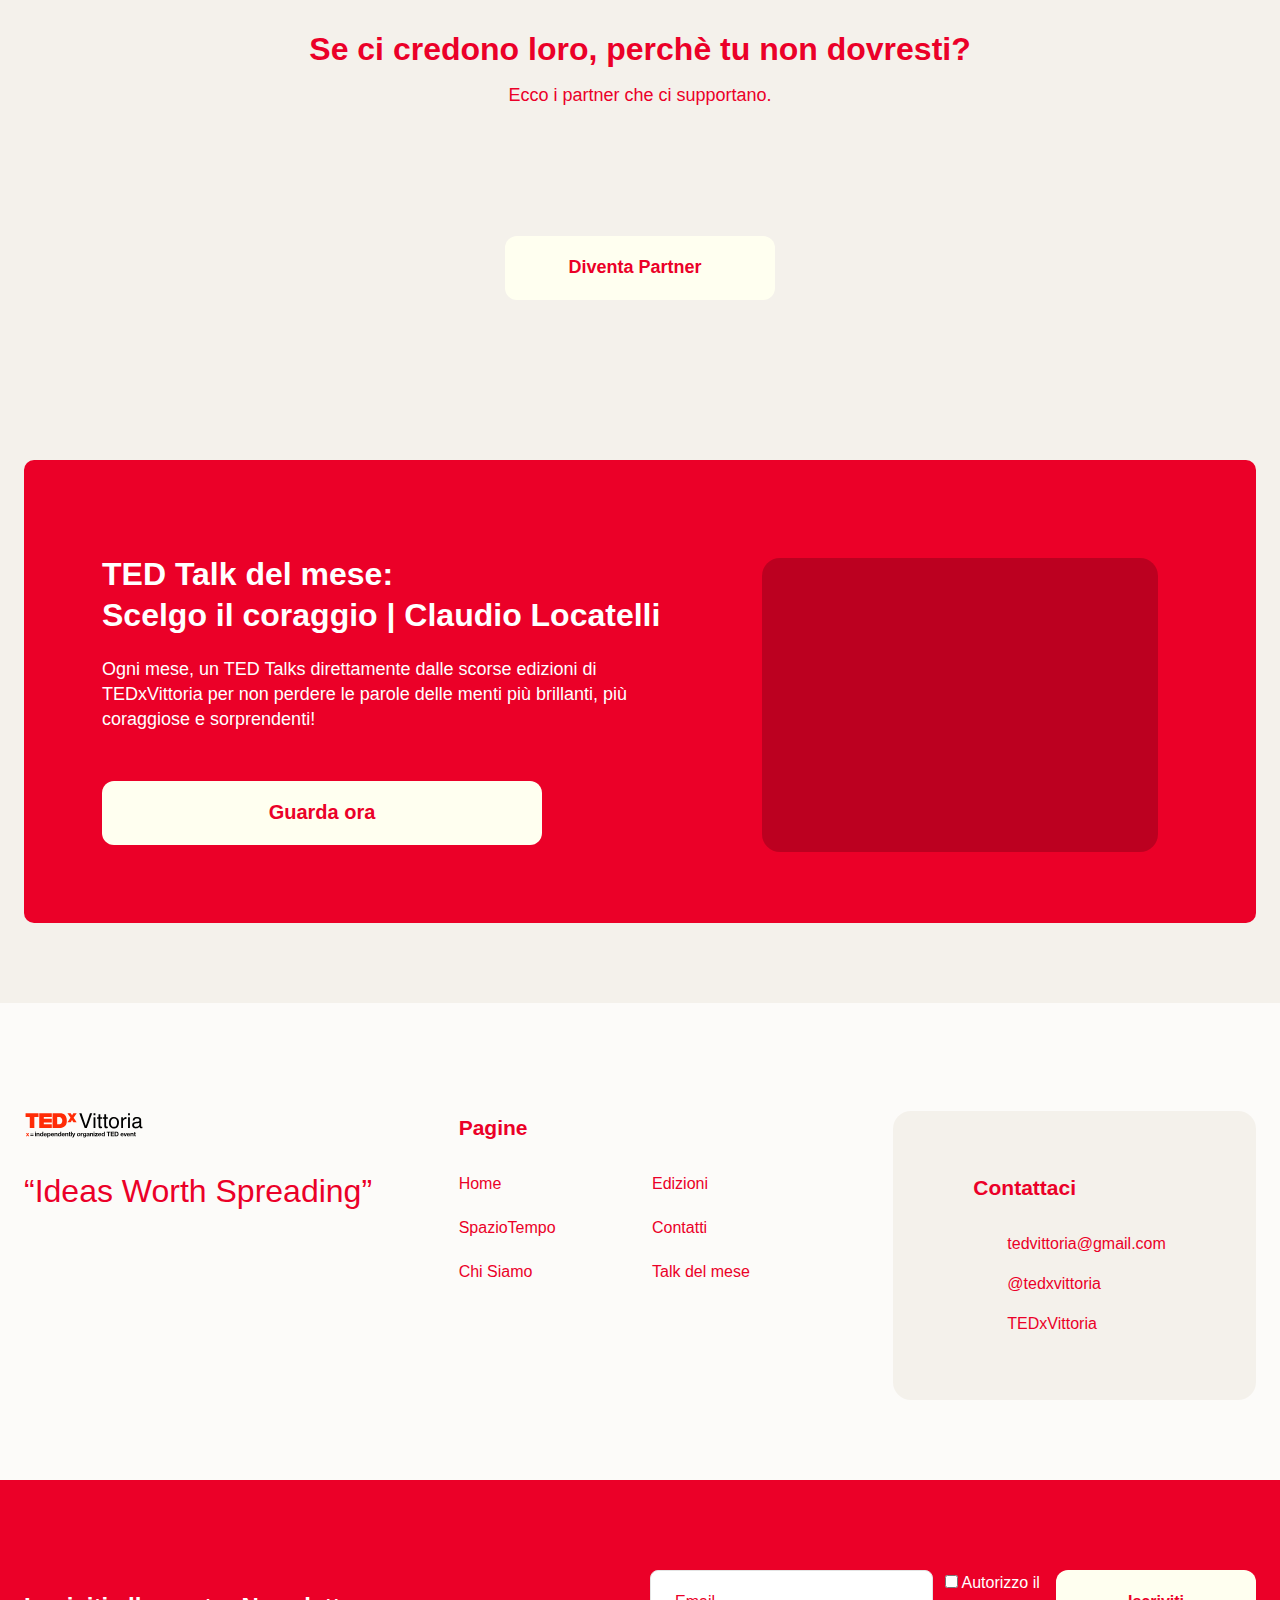
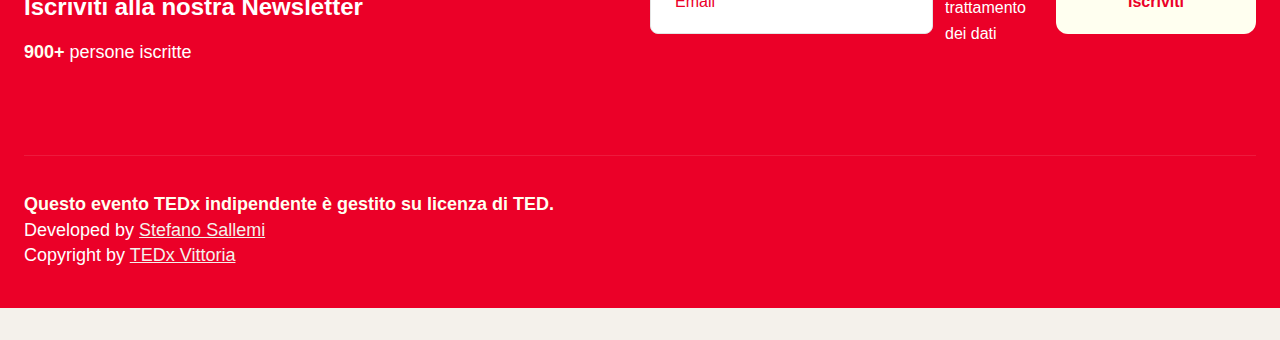
==== commit 9db3cc07: "Update index.html" ====
--- a/index.html
+++ b/index.html
@@ -38,10 +38,9 @@
         <nav role="navigation" class="nav-menu w-nav-menu"><a href="/home" aria-current="page"
             class="link-nav w-nav-link w--current">Home</a><a href="/spaziotempo"
             class="link-nav w-nav-link">SpazioTempo</a><a href="/chi-siamo" class="link-nav w-nav-link">Chi Siamo</a><a
-            href="/edizioni" class="link-nav w-nav-link">Edizioni</a><a href="/contatti"
-            class="link-nav w-nav-link">TED Talk del mese</a>
-            <a href="#ted-talk-del-mese"
-            class="link-nav w-nav-link">Contatti</a>
+            href="/edizioni" class="link-nav w-nav-link">Edizioni</a>
+          <a style="color: #eb0028;" href="#ted-talk-del-mese" class="link-nav w-nav-link">TED Talk del mese</a>
+          <a href="contatti" class="link-nav w-nav-link">Contatti</a>
           <div class="divider-nav"></div>
 
           </a><a href="https://webflow.com/templates/html/phoenix-course-school-website-template" target="_blank"
@@ -368,11 +367,10 @@
             </div>
           </div>
           <div class="teacher-card">
-            <div class="teacher-image-wrap"><img
-              src="/img/speakers/lorenzo-colombo.webp"
-              alt="" sizes="(max-width: 479px) 100vw, (max-width: 767px) 77vw, 448px"
-              srcset="/img/speakers/lorenzo-colombo.webp 500w, /img/speakers/lorenzo-colombo.webp 800w, /img/speakers/lorenzo-colombo.webp 880w"
-              alt="" class="image" /></div>
+            <div class="teacher-image-wrap"><img src="/img/speakers/lorenzo-colombo.webp" alt=""
+                sizes="(max-width: 479px) 100vw, (max-width: 767px) 77vw, 448px"
+                srcset="/img/speakers/lorenzo-colombo.webp 500w, /img/speakers/lorenzo-colombo.webp 800w, /img/speakers/lorenzo-colombo.webp 880w"
+                alt="" class="image" /></div>
             <div class="block">
               <div class="subtext text-color-accent-one">Astrofisico</div>
               <div class="space-08"></div>
@@ -380,10 +378,10 @@
             </div>
           </div>
           <div class="teacher-card">
-            <div class="teacher-image-wrap"><img
-              src="/img/speakers/federica-miceli.webp"
-              alt="" sizes="(max-width: 479px) 100vw, (max-width: 767px) 77vw, 448px"
-              srcset="/img/speakers/federica-miceli.webp 500w, /img/speakers/federica-miceli.webp 800w, /img/speakers/federica-miceli.webp 880w"alt="" class="image" /></div>
+            <div class="teacher-image-wrap"><img src="/img/speakers/federica-miceli.webp" alt=""
+                sizes="(max-width: 479px) 100vw, (max-width: 767px) 77vw, 448px"
+                srcset="/img/speakers/federica-miceli.webp 500w, /img/speakers/federica-miceli.webp 800w, /img/speakers/federica-miceli.webp 880w"
+                alt="" class="image" /></div>
             <div class="block">
               <div class="subtext text-color-accent-one">Travel Blogger</div>
               <div class="space-08"></div>
@@ -463,7 +461,7 @@
         </div>
       </div>
     </div>
-    
+
     <div class="section brand wf-section">
       <div class="main-container w-container">
         <div data-w-id="64d79edd-2fc5-4771-1194-c8a4af0a6431" class="title-wrap-center">
@@ -548,6 +546,7 @@
                 <div class="footer-block">
                   <a href="/edizioni" class="footer-link">Edizioni</a>
                   <a href="/contatti" class="footer-link">Contatti</a>
+                  <a href="#ted-talk-del-mese" class="footer-link">Talk del mese</a>
                 </div>
               </div>
             </div>
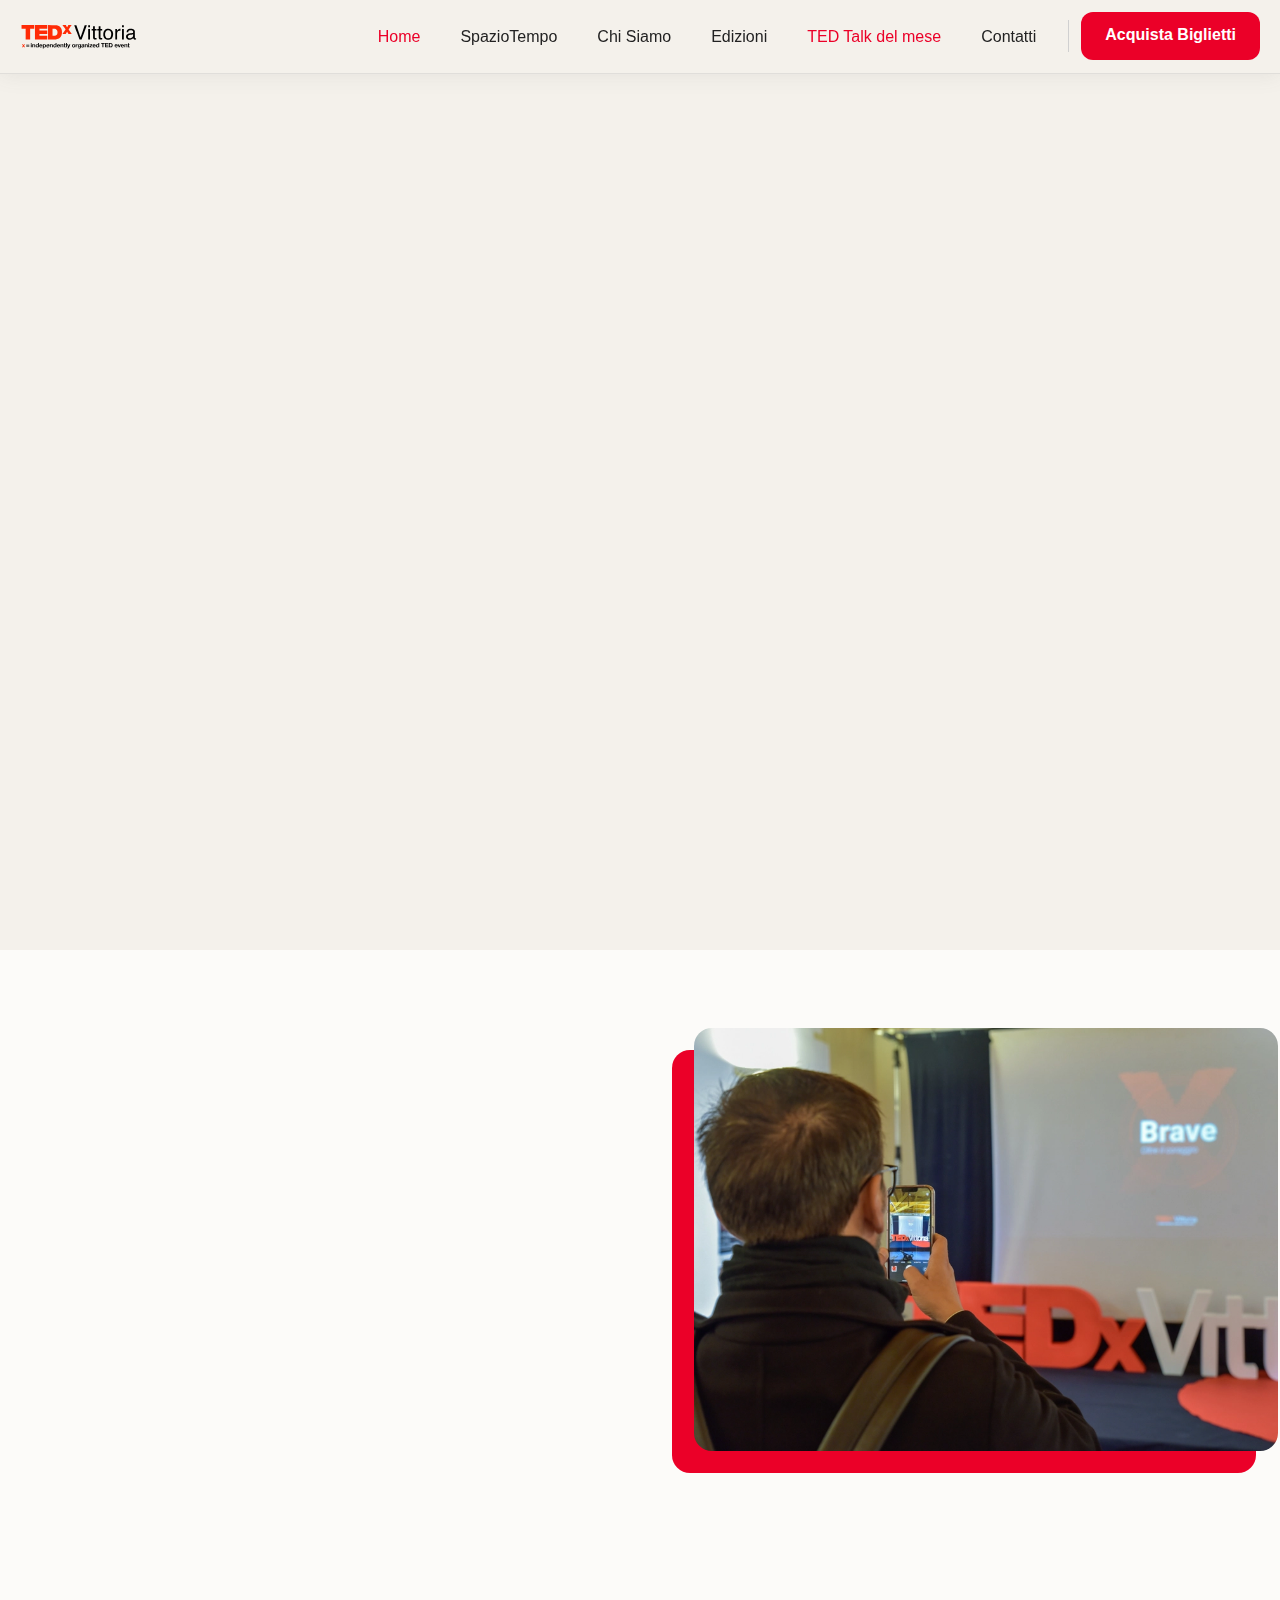
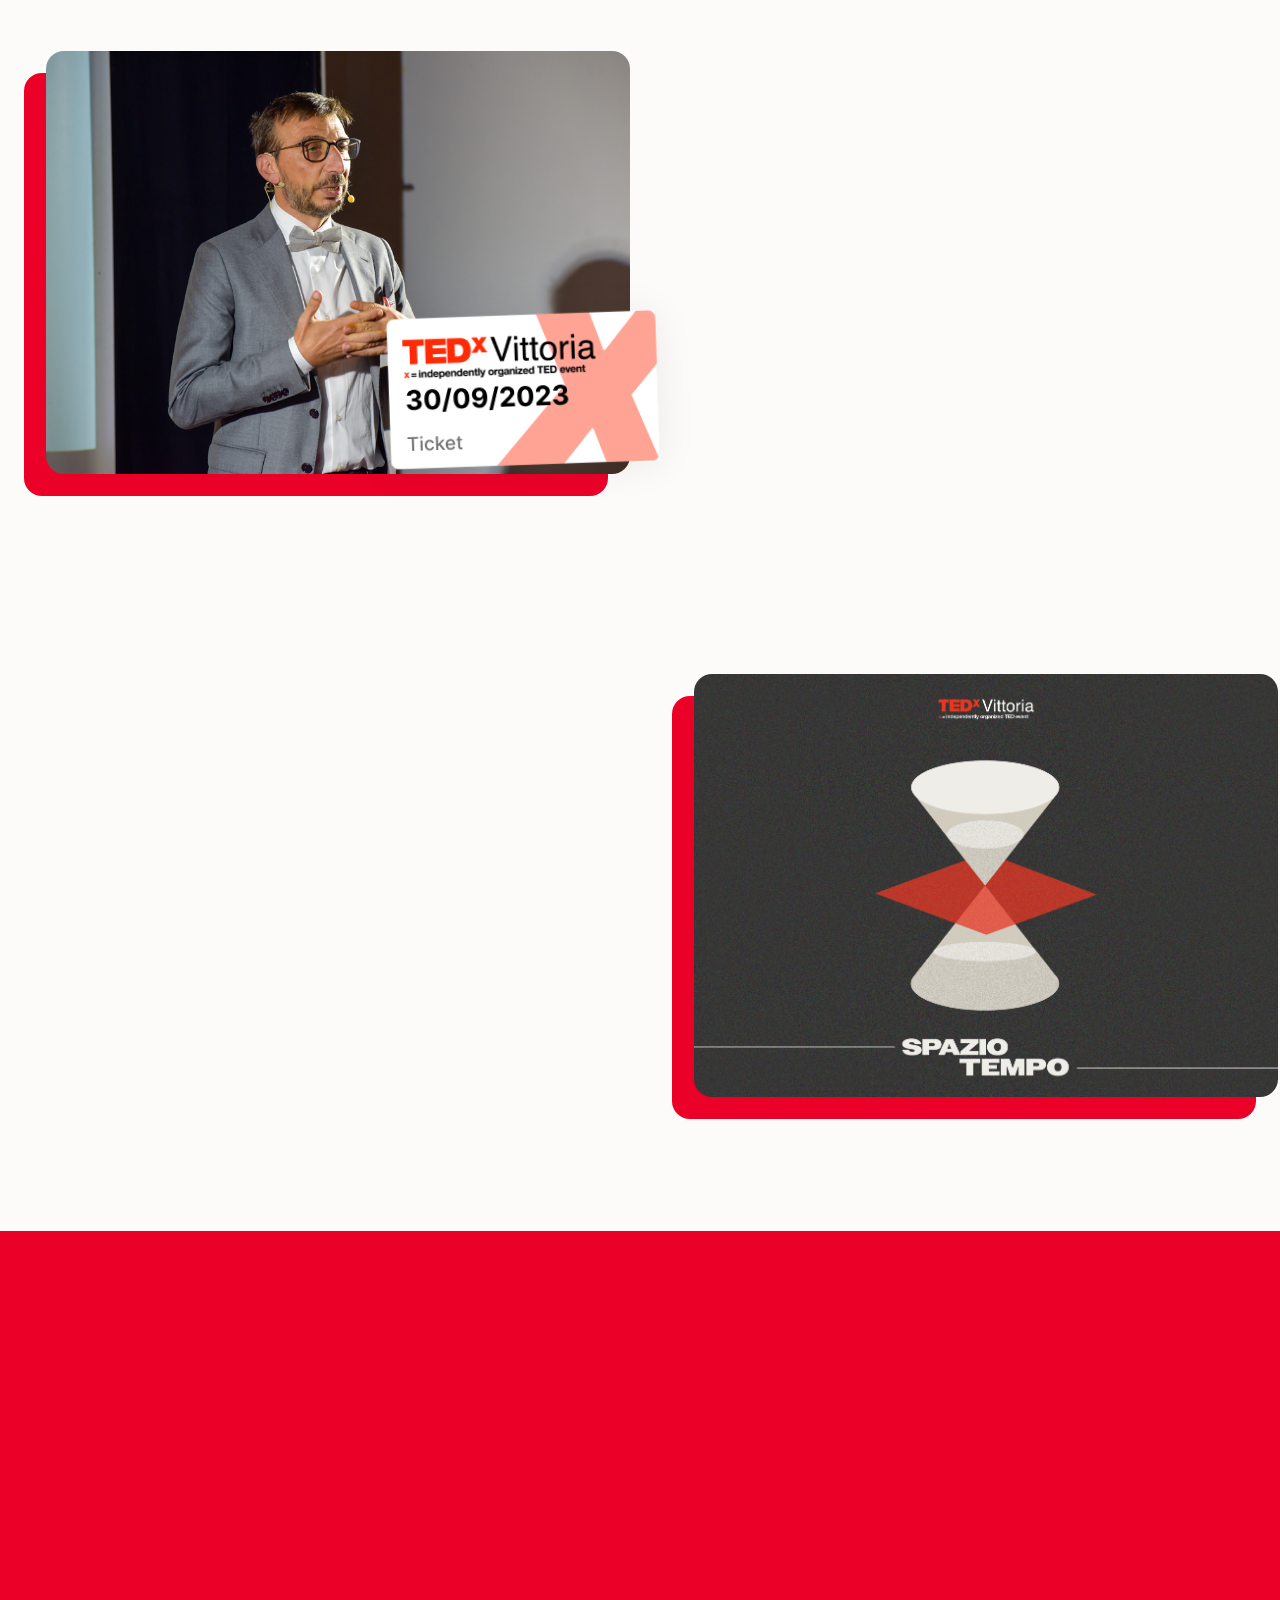
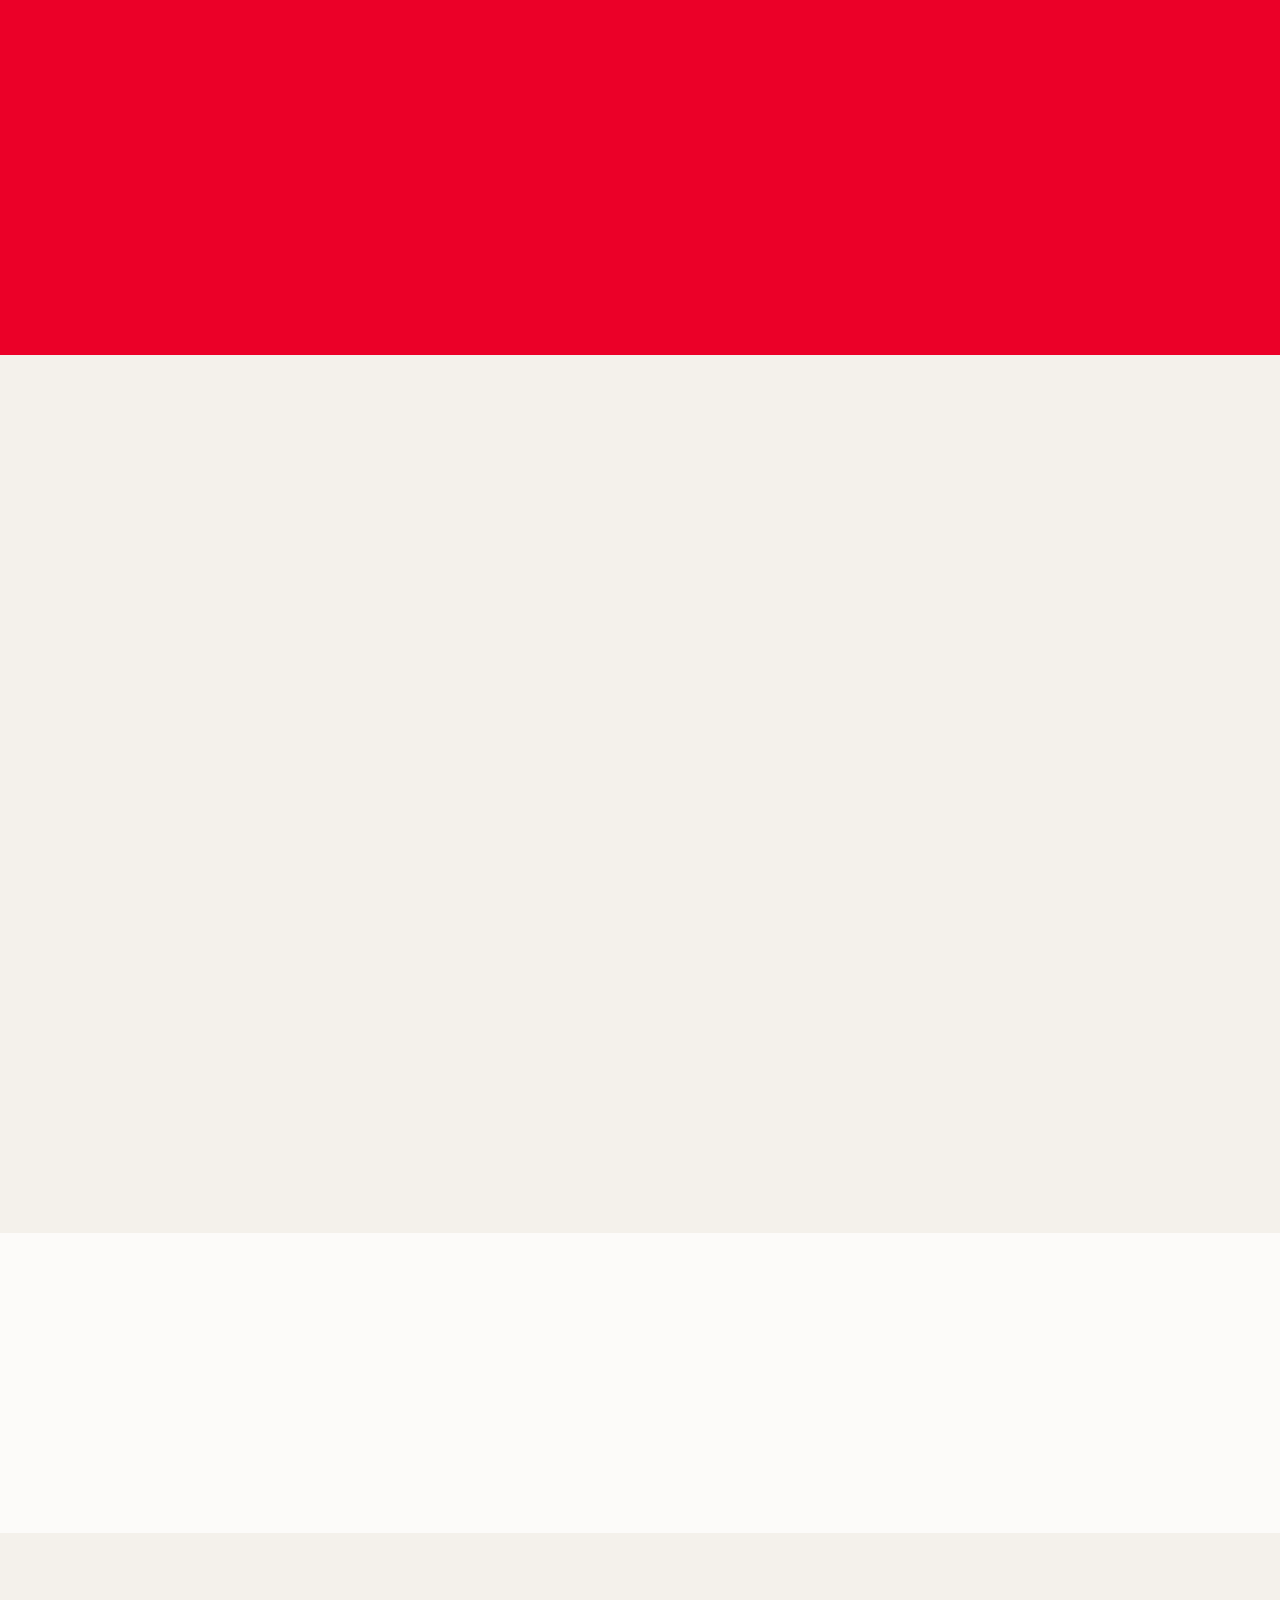
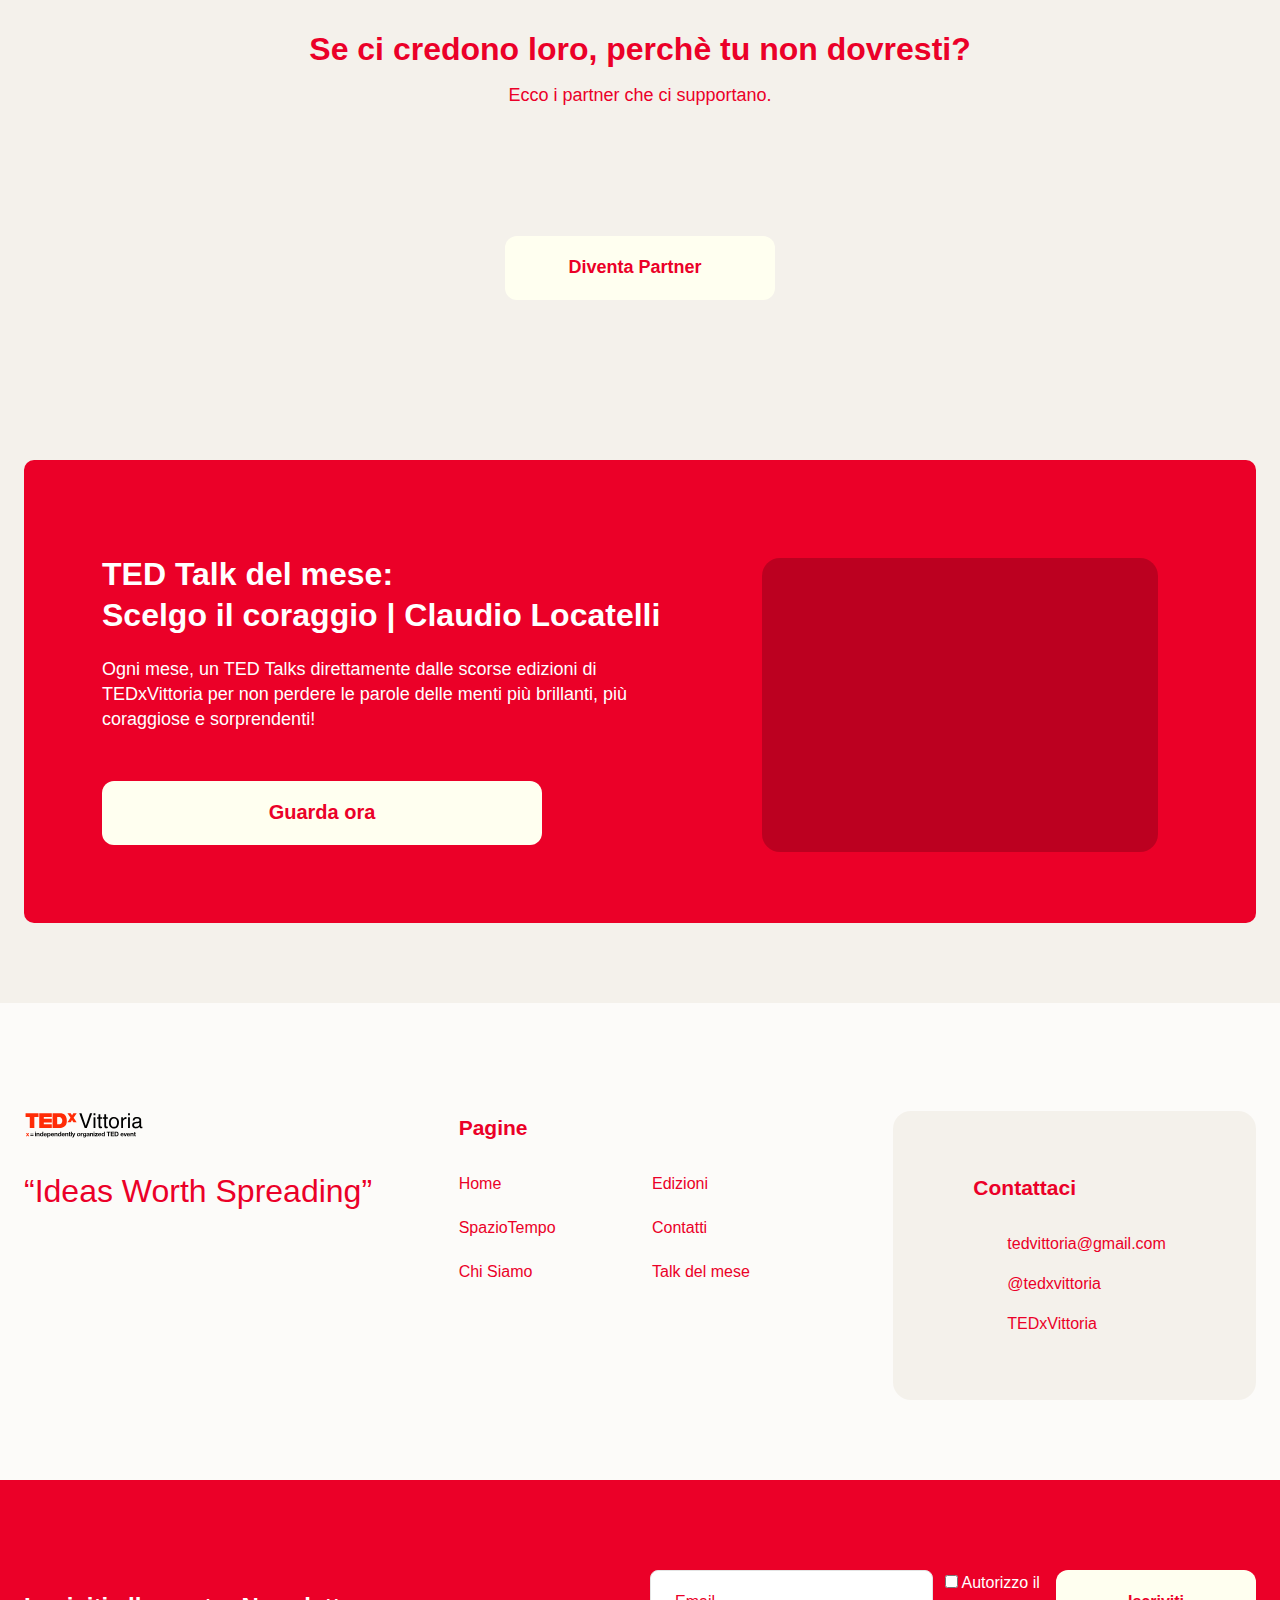
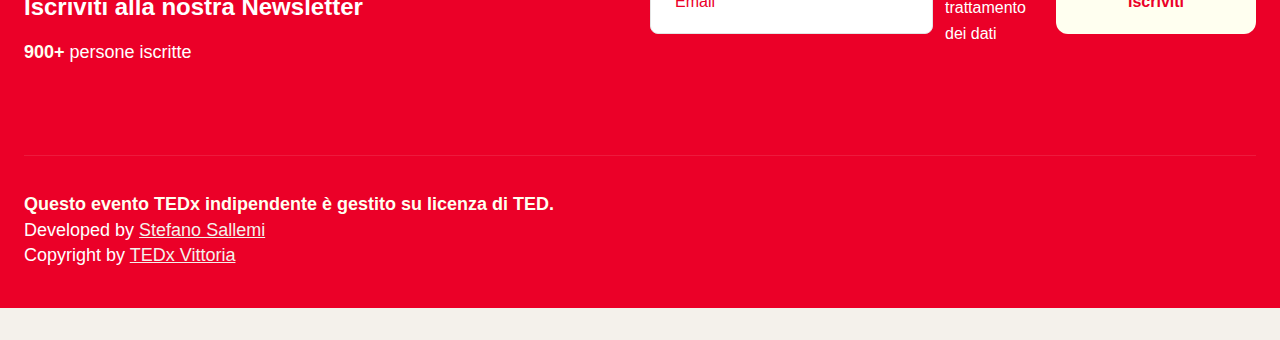
==== commit a90f3f4c: "upt" ====
--- a/index.html
+++ b/index.html
@@ -111,9 +111,9 @@
           </div>
           <div id="w-node-f5f5232b-9863-d567-41d6-ca925adab60e-c24fd956" class="colored-block">
             <div id="w-node-_1e0e3b52-bf47-6ec1-f8ca-6b8e7f887344-c24fd956" class="home-image-wrap"><img
-                src="/img/hero-1.jpg" loading="lazy"
+                src="/img/hero-1.webp" loading="lazy"
                 sizes="(max-width: 767px) 77vw, (max-width: 991px) 550px, (max-width: 1439px) 96vw, 1300px"
-                srcset="/img/hero-1.jpg 500w, /img/hero-1.jpg 800w, /img/hero-1.jpg 1080w, /img/hero-1.jpg 1240w" alt=""
+                srcset="/img/hero-1.webp 500w, /img/hero-1.webp 800w, /img/hero-1.webp 1080w, /img/hero-1.webp 1240w" alt=""
                 class="image" /></div>
           </div>
         </div>
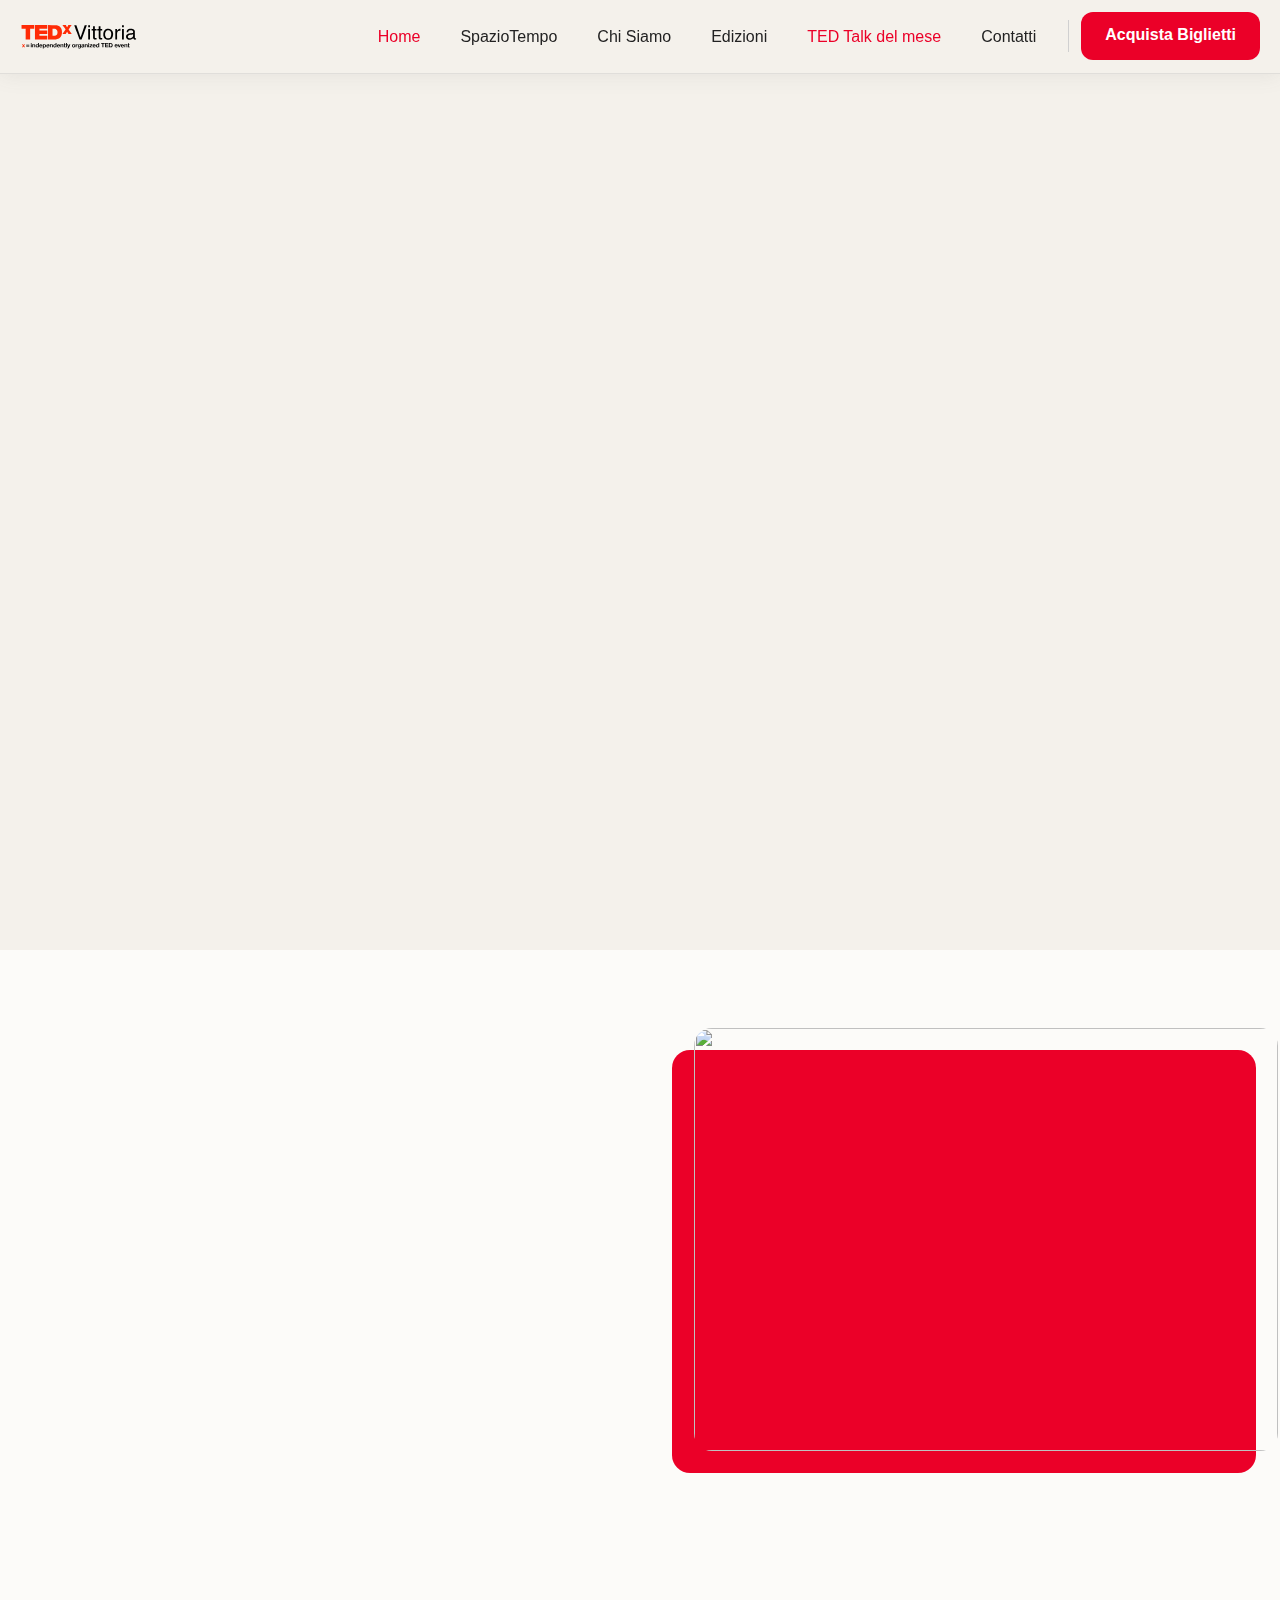
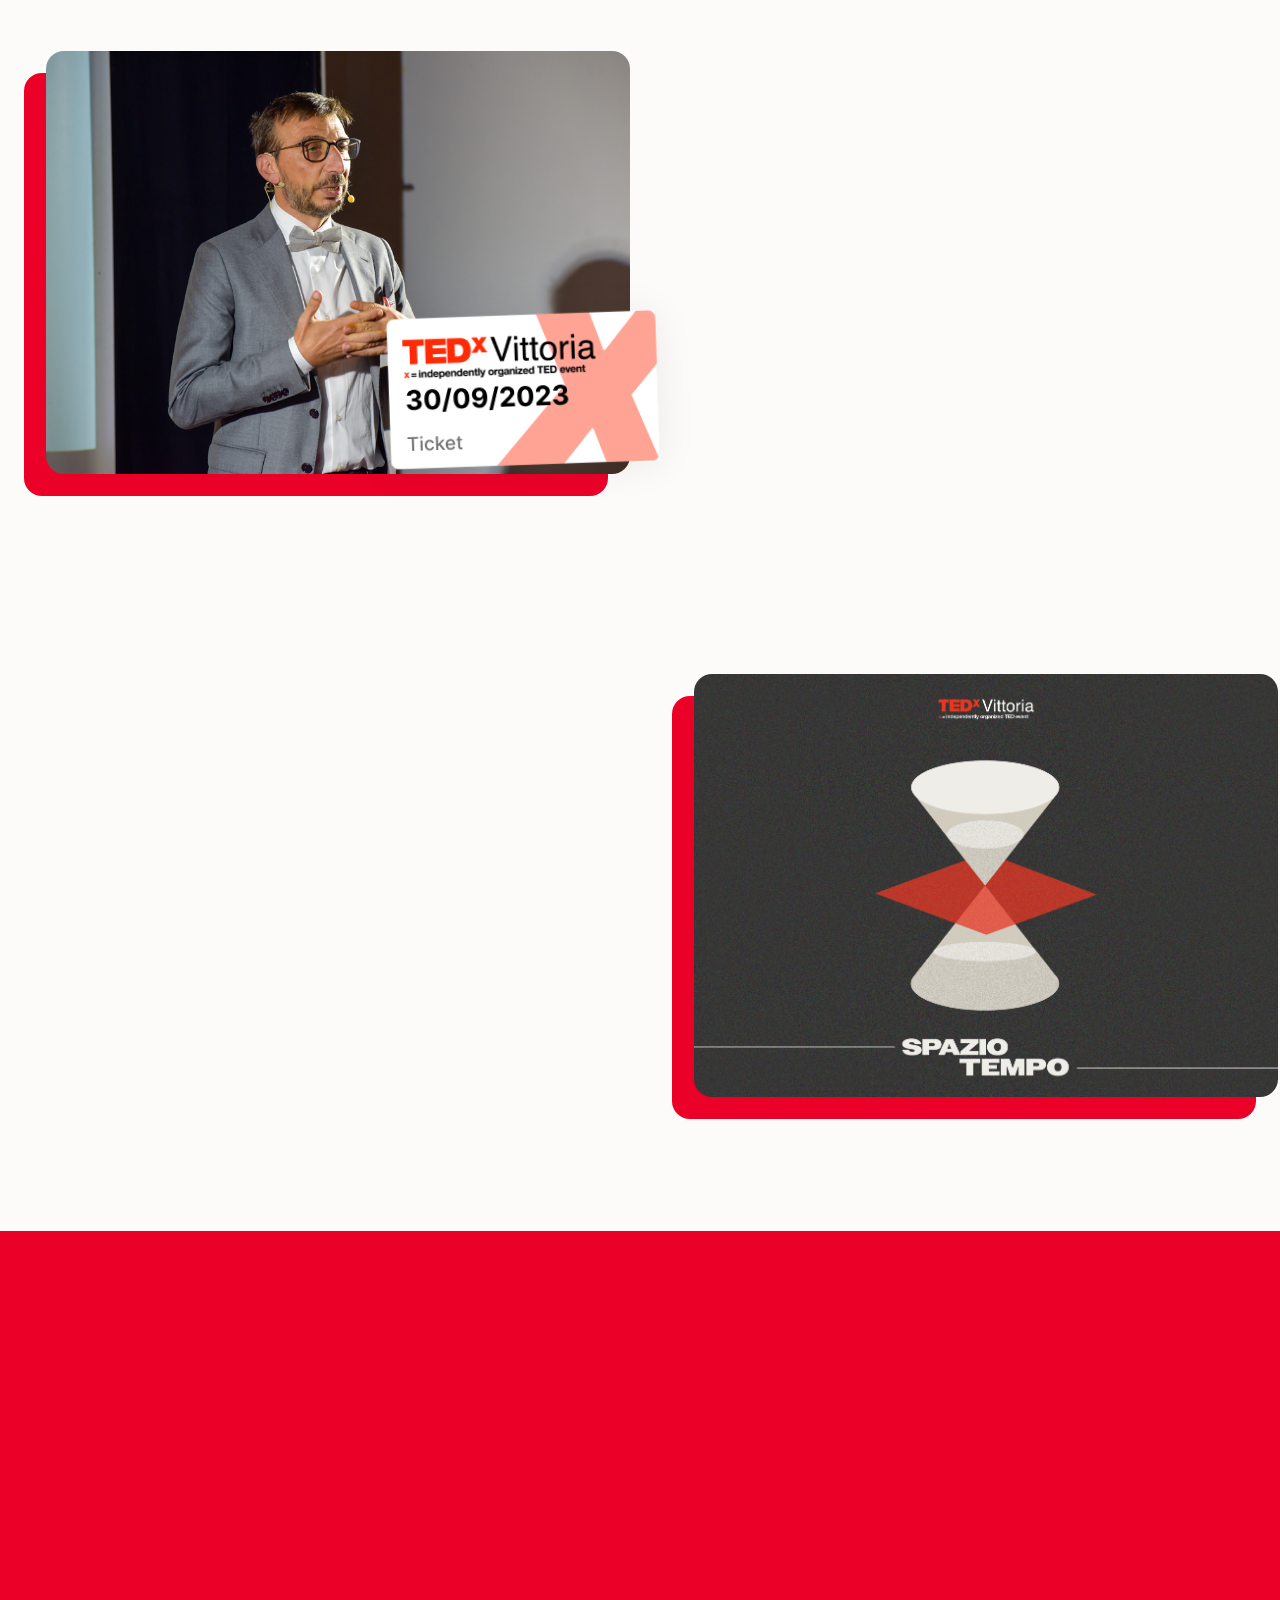
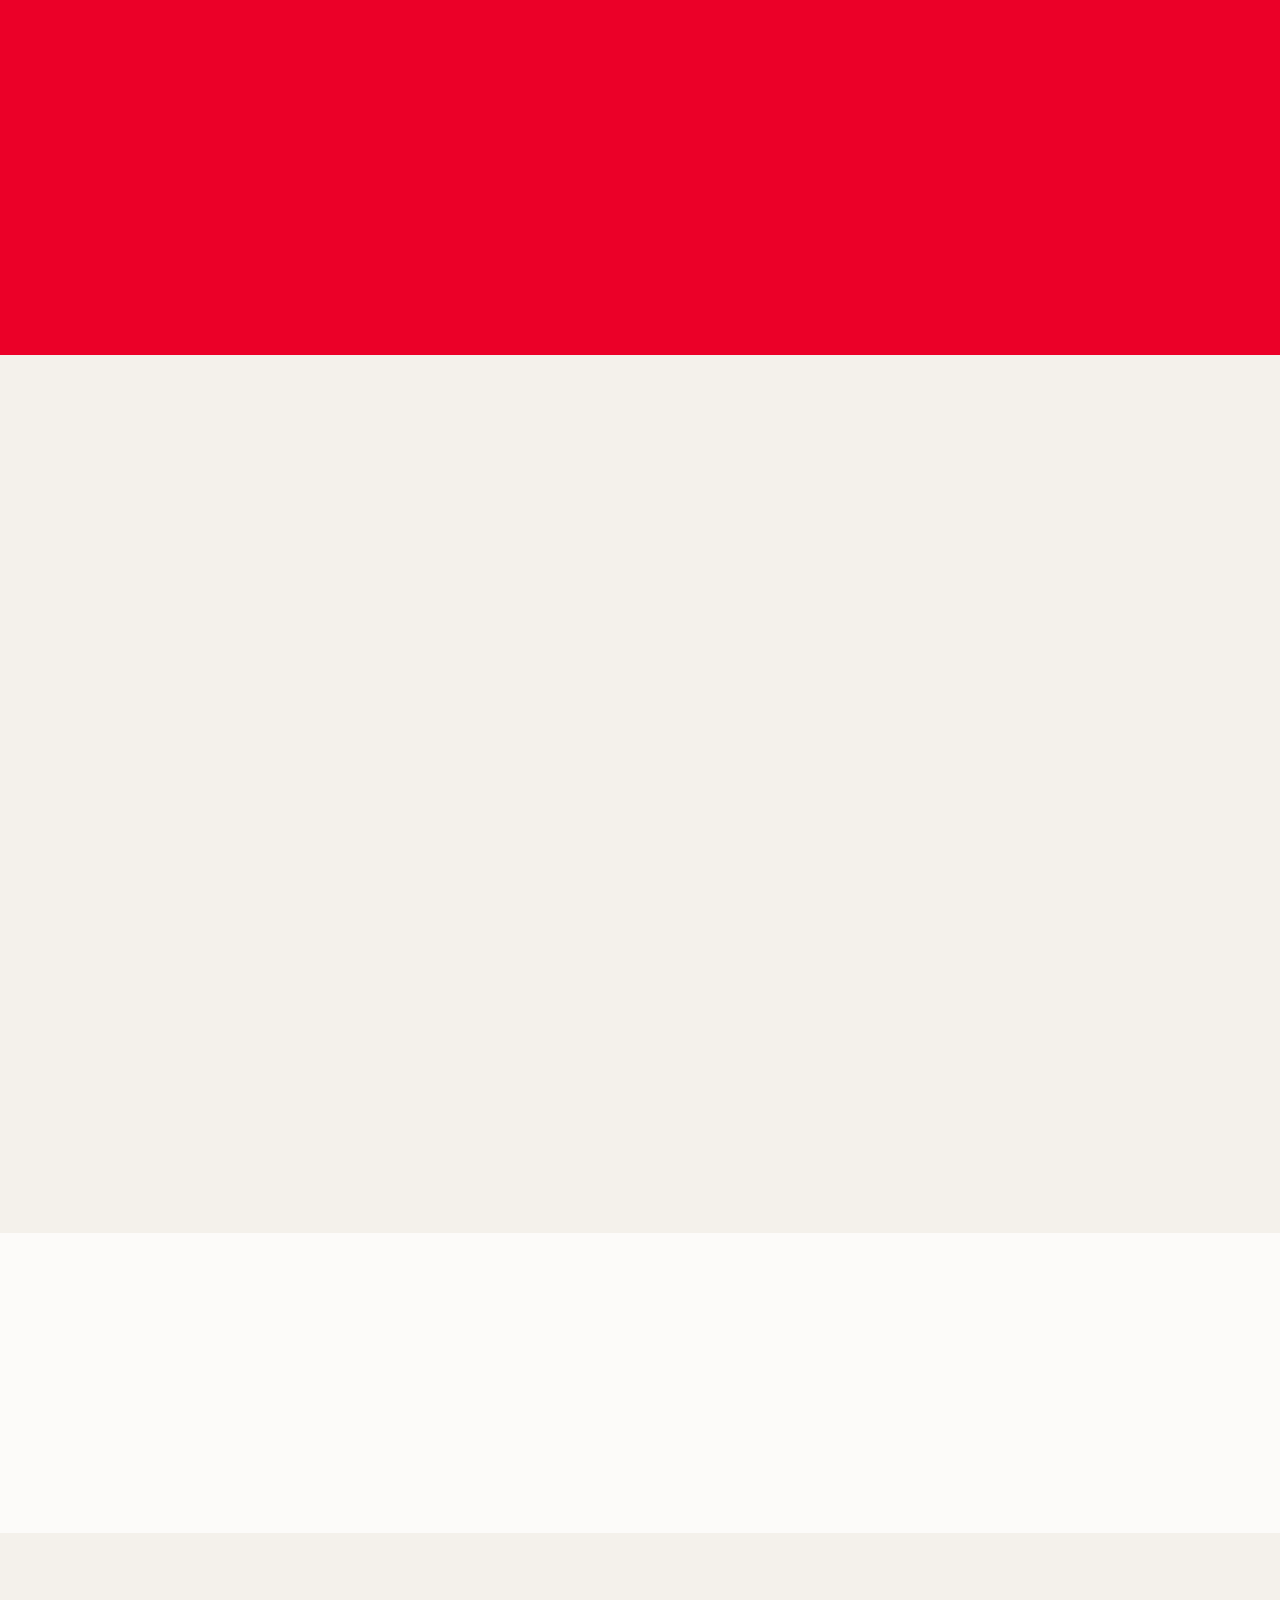
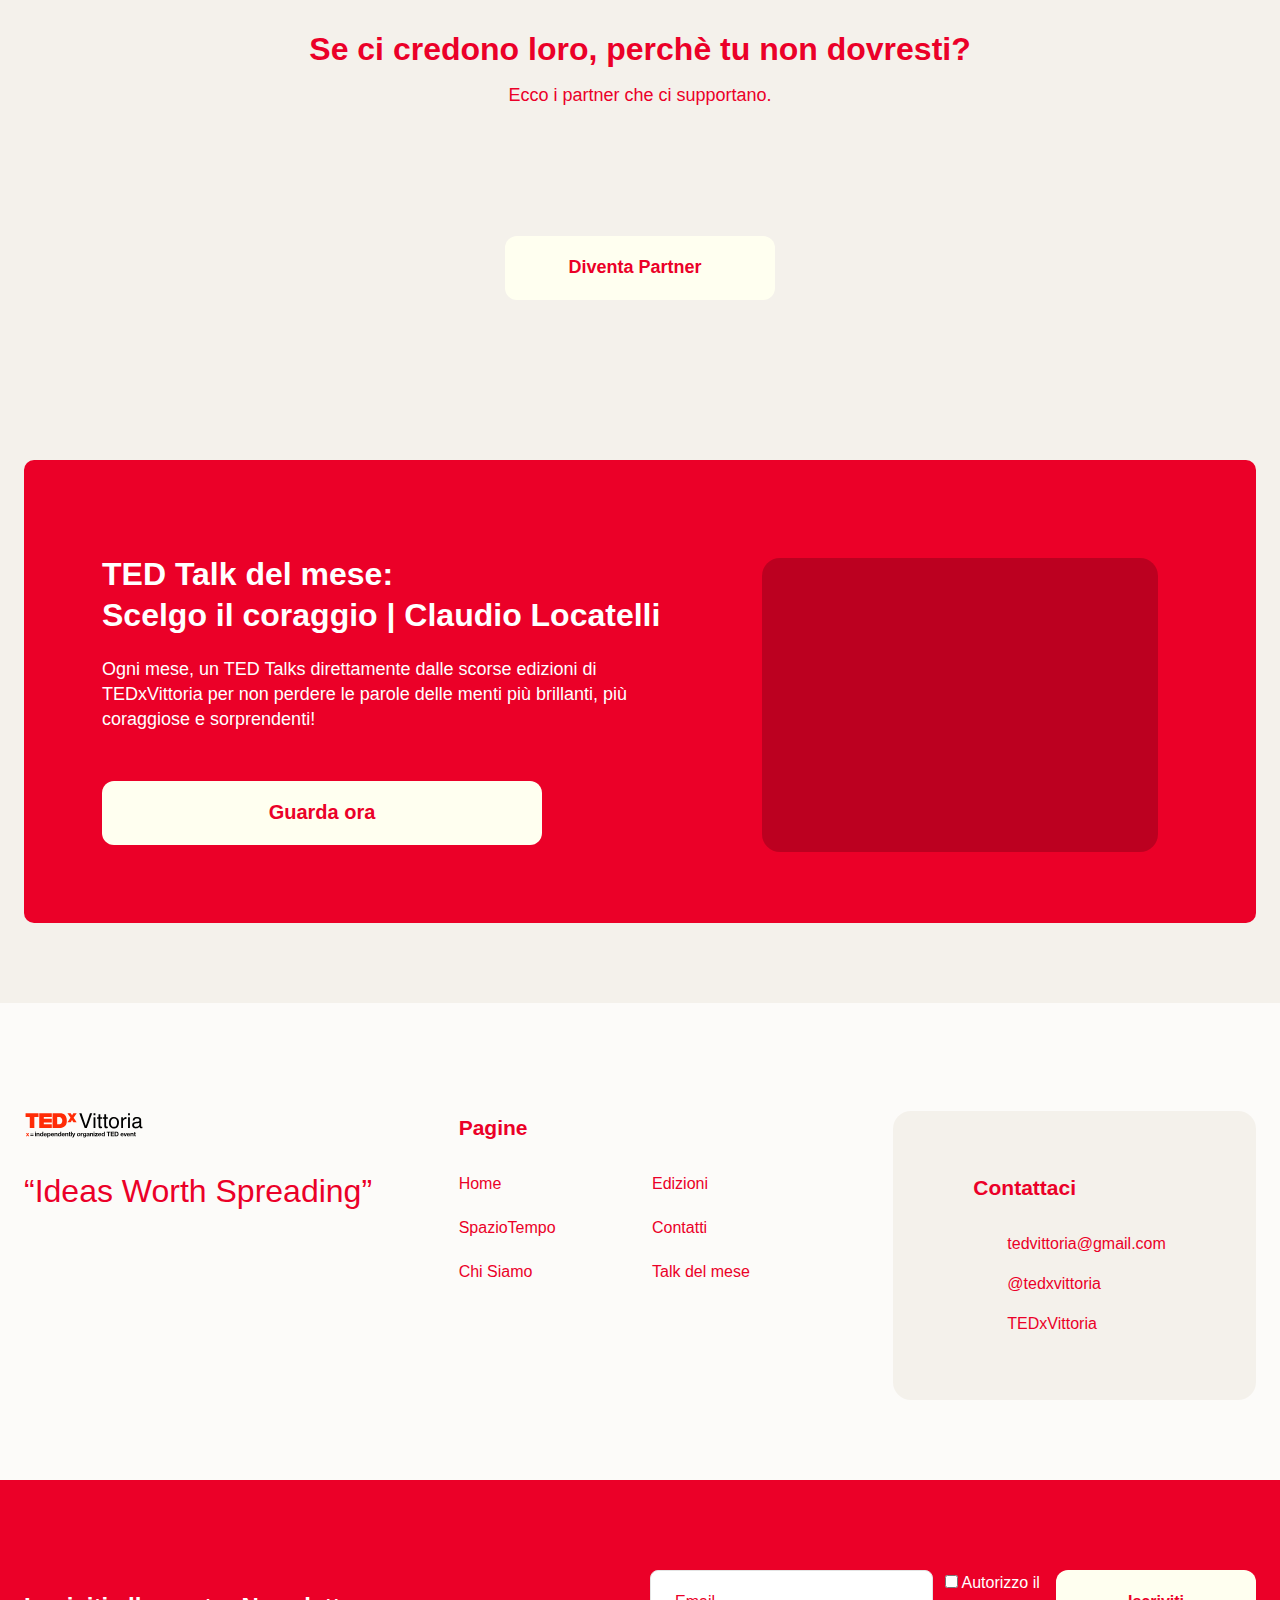
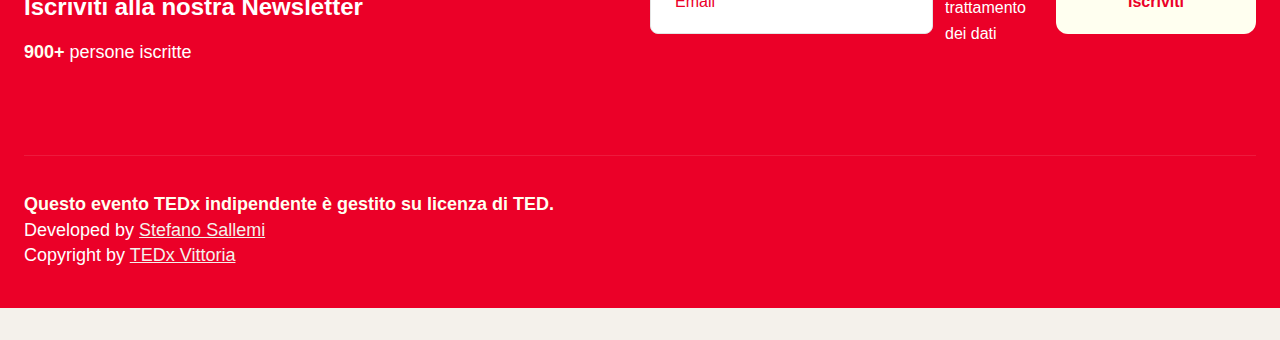
==== commit 740de8fb: "Update index.html" ====
--- a/index.html
+++ b/index.html
@@ -111,9 +111,9 @@
           </div>
           <div id="w-node-f5f5232b-9863-d567-41d6-ca925adab60e-c24fd956" class="colored-block">
             <div id="w-node-_1e0e3b52-bf47-6ec1-f8ca-6b8e7f887344-c24fd956" class="home-image-wrap"><img
-                src="/img/hero-1.webp" loading="lazy"
+                src="https://raw.githubusercontent.com/stefanosallemi/tedxvittoria/main/img/hero-1.webp" loading="lazy"
                 sizes="(max-width: 767px) 77vw, (max-width: 991px) 550px, (max-width: 1439px) 96vw, 1300px"
-                srcset="/img/hero-1.webp 500w, /img/hero-1.webp 800w, /img/hero-1.webp 1080w, /img/hero-1.webp 1240w" alt=""
+                srcset="https://raw.githubusercontent.com/stefanosallemi/tedxvittoria/main/img/hero-1.webp 500w, https://raw.githubusercontent.com/stefanosallemi/tedxvittoria/main/img/hero-1.webp 800w, https://raw.githubusercontent.com/stefanosallemi/tedxvittoria/main/img/hero-1.webp 1080w, https://raw.githubusercontent.com/stefanosallemi/tedxvittoria/main/img/hero-1.webp 1240w" alt=""
                 class="image" /></div>
           </div>
         </div>
